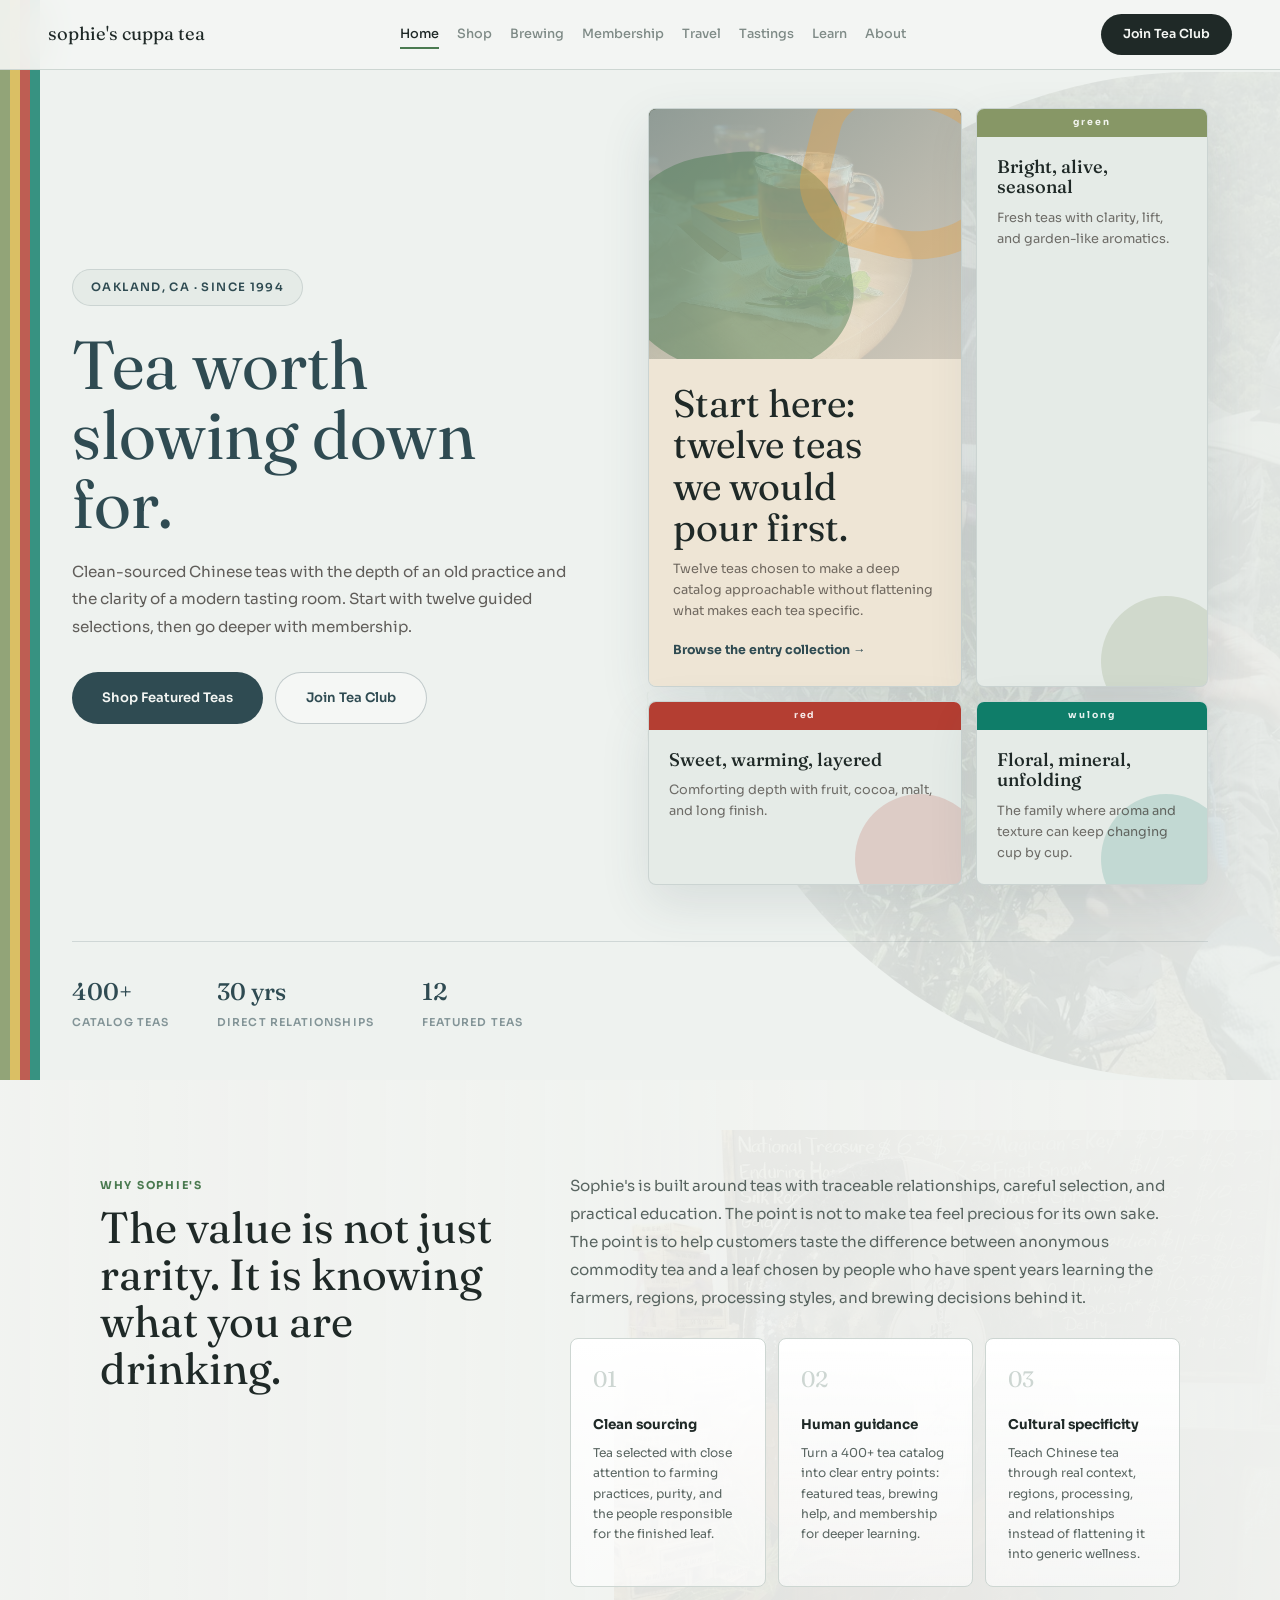
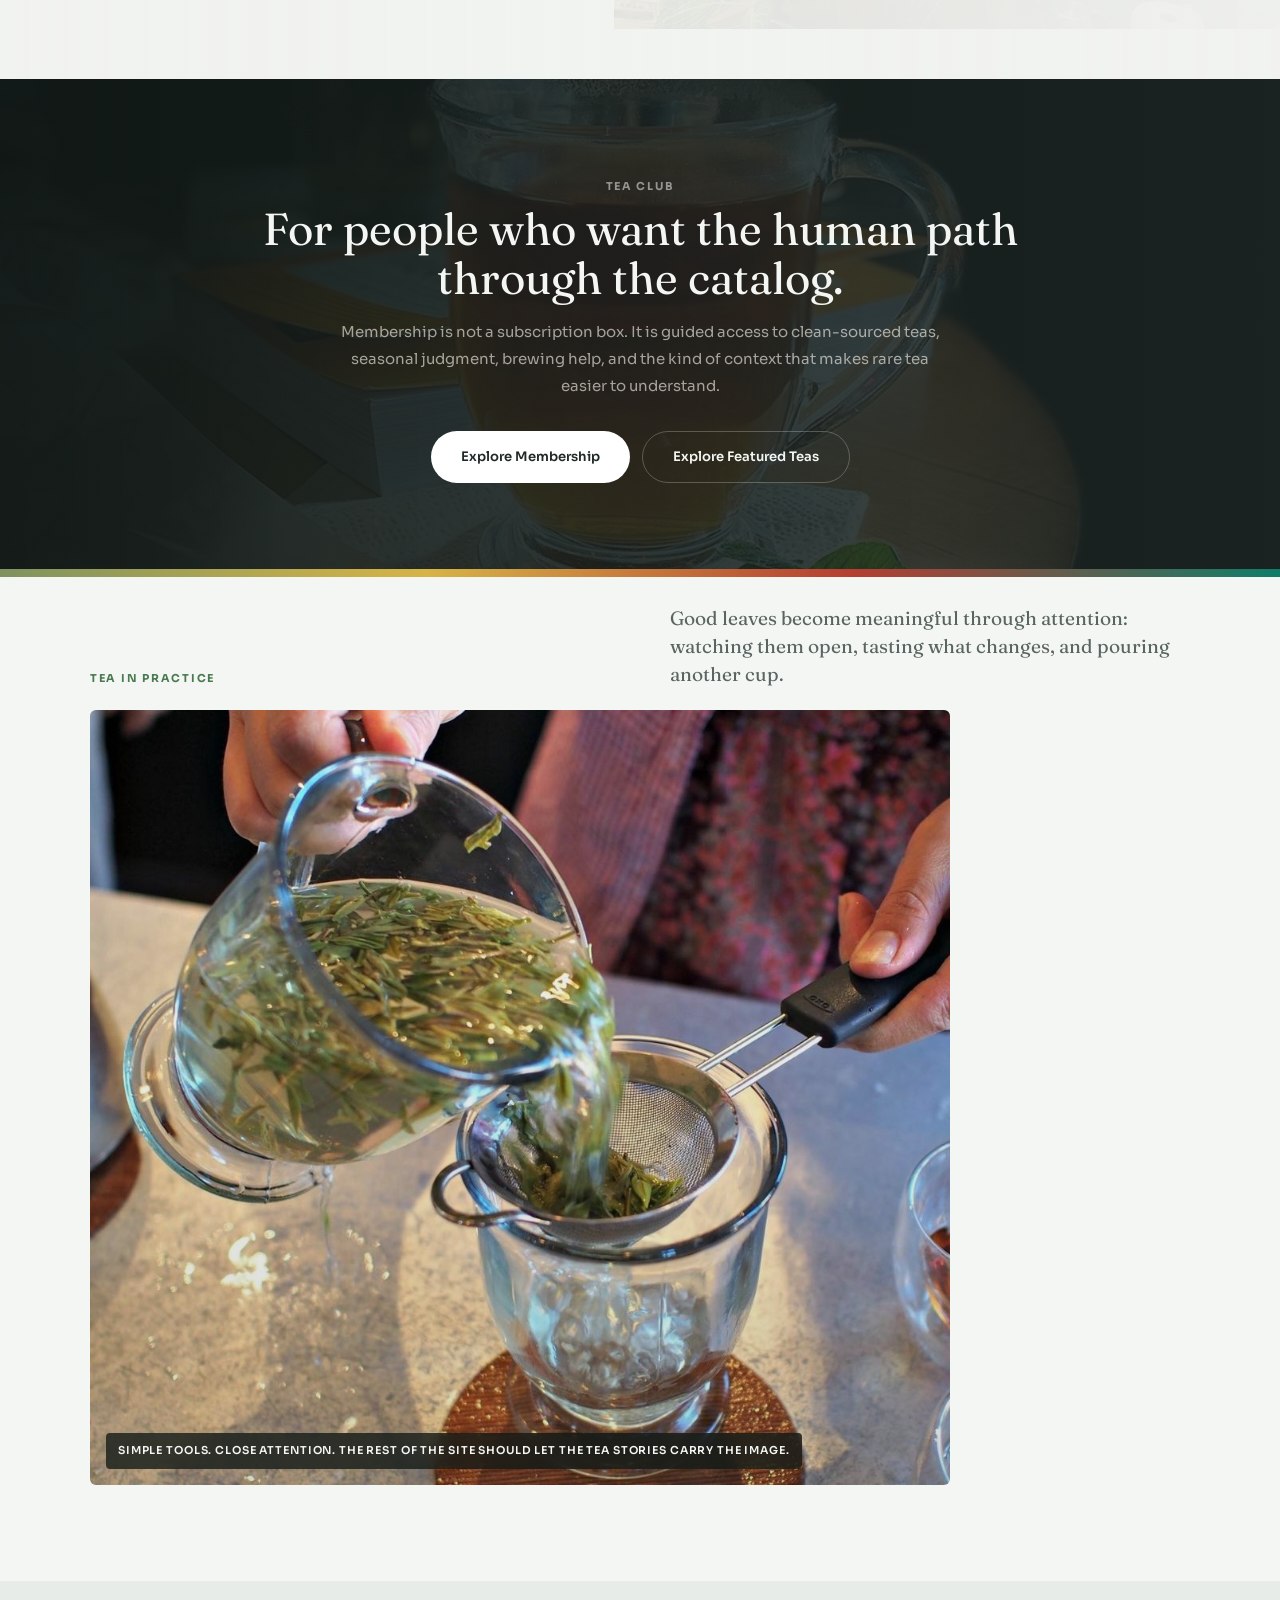
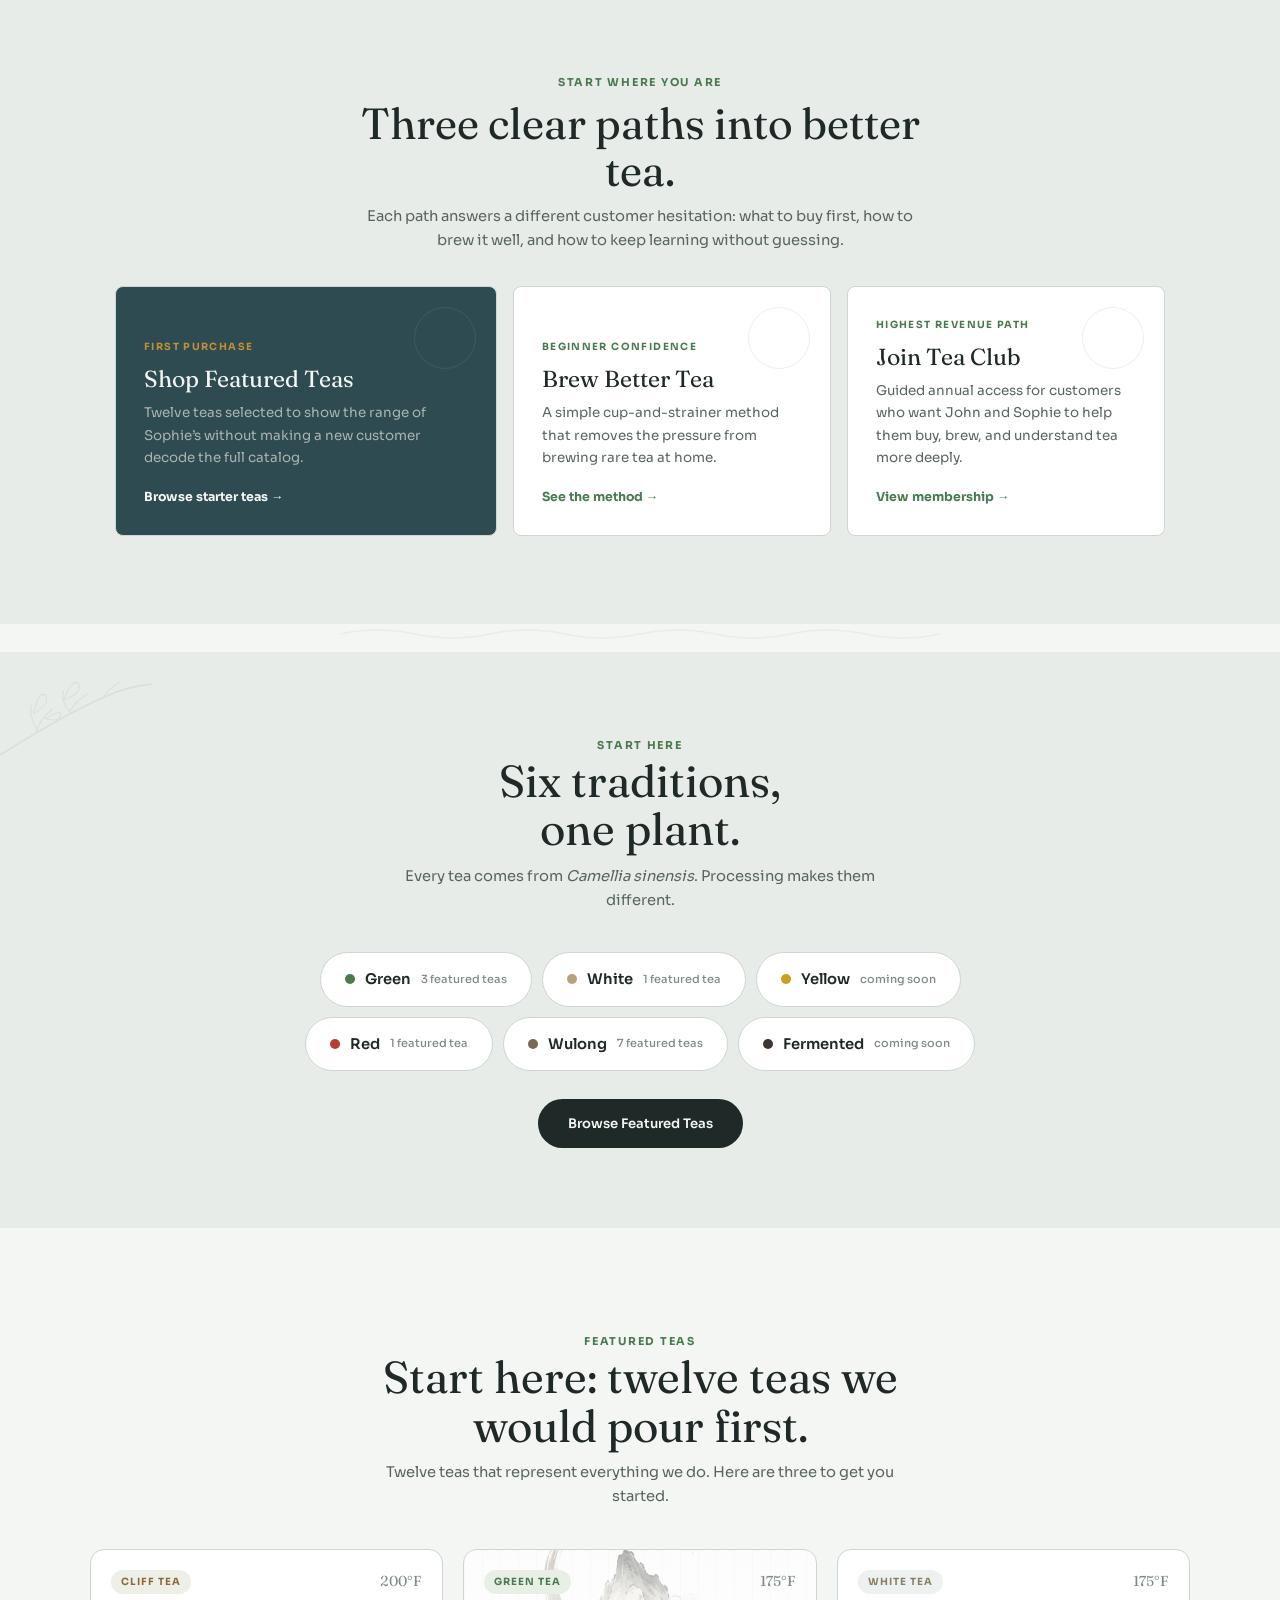
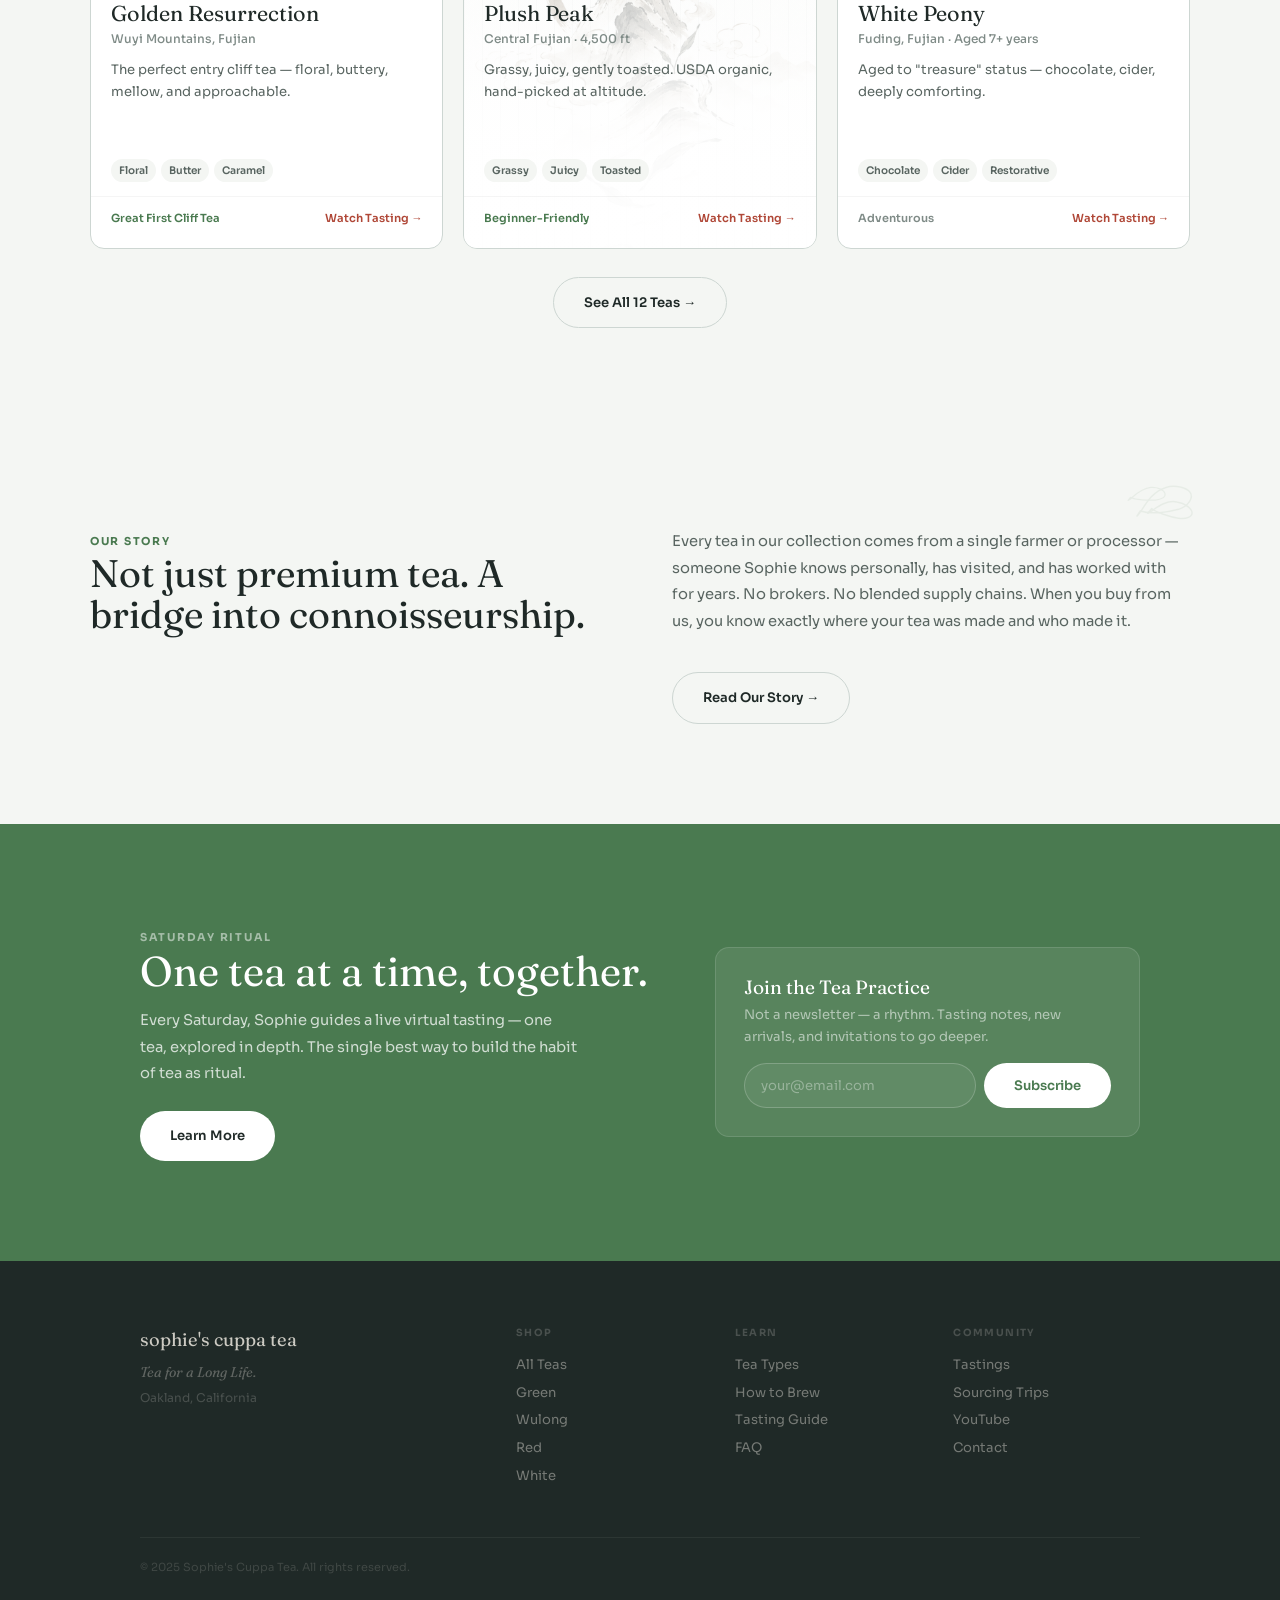
==== index.html @ dfd85111 "Move Learn later in navigation" ====
<!DOCTYPE html>
<html lang="en">
  <head>
    <meta charset="UTF-8" />
    <meta name="viewport" content="width=device-width, initial-scale=1.0" />
    <title>Sophie's Cuppa Tea — Extraordinary Tea, Clear Guidance</title>
    <meta name="description" content="Sophie's Cuppa Tea brings the depth and beauty of traditional Chinese tea culture into modern American life." />
    <link rel="preconnect" href="https://fonts.googleapis.com" />
    <link rel="preconnect" href="https://fonts.gstatic.com" crossorigin />
    <link href="https://fonts.googleapis.com/css2?family=Sora:wght@300;400;500;600;700&family=Fraunces:ital,opsz,wght@0,9..144,300..900;1,9..144,300..900&display=swap" rel="stylesheet" />
    <link rel="stylesheet" href="./styles.css" />
  </head>
  <body>
    <!-- Illustration symbols loaded inline for <use> references -->
    <div style="display:none" aria-hidden="true">
      <!-- TEA LEAF -->
      <svg xmlns="http://www.w3.org/2000/svg"><symbol id="tea-leaf" viewBox="0 0 100 60"><g fill="none" stroke="currentColor" stroke-linecap="round" stroke-linejoin="round"><path d="M12,45 C18,42 28,14 52,8 C68,4 88,10 92,18 C96,26 89,38 74,44 C58,50 32,52 18,48 C12,46 10,46 12,45Z" stroke-width="2"/><path d="M16,44 C28,38 48,22 88,16" stroke-width="1.8"/><path d="M38,36 C42,30 50,24 58,19" stroke-width="1.3"/><path d="M52,40 C56,34 62,28 70,23" stroke-width="1.3"/><path d="M28,40 C32,34 38,28 44,22" stroke-width="1.2"/></g></symbol>
      <!-- TEA LEAVES CLUSTER -->
      <symbol id="tea-leaves-cluster" viewBox="0 0 120 80"><g fill="none" stroke="currentColor" stroke-linecap="round" stroke-linejoin="round"><path d="M20,60 C26,56 34,32 54,26 C66,22 80,26 84,32 C88,38 82,48 70,52 C56,56 36,58 24,54Z" stroke-width="1.8" transform="rotate(-15 50 40)"/><path d="M40,65 C44,62 50,42 66,38 C76,35 86,38 88,42 C90,46 86,52 76,55 C66,58 48,60 42,58Z" stroke-width="1.8" transform="rotate(10 65 50)"/><path d="M10,50 C14,48 20,34 34,30 C42,28 50,30 52,34 C54,38 50,42 42,44 C34,46 18,48 12,46Z" stroke-width="1.5" transform="rotate(-5 30 38)"/></g></symbol>
      <!-- TEAPOT -->
      <symbol id="teapot" viewBox="0 0 100 80"><g fill="none" stroke="currentColor" stroke-linecap="round" stroke-linejoin="round"><path d="M30,30 C30,18 42,10 55,10 C68,10 78,18 78,30 C78,46 72,58 55,62 C38,58 30,46 30,30Z" stroke-width="2"/><path d="M78,28 C82,26 90,28 92,34 C94,40 88,44 82,42" stroke-width="1.8"/><path d="M30,32 C26,30 18,32 16,36 C14,42 22,48 28,44" stroke-width="1.8"/><path d="M42,10 C42,4 48,2 55,2 C62,2 68,4 68,10" stroke-width="1.5"/><path d="M38,62 L38,68 L72,68 L72,62" stroke-width="1.5"/></g></symbol>
      <!-- STEAM -->
      <symbol id="steam" viewBox="0 0 40 80"><g fill="none" stroke="currentColor" stroke-linecap="round" stroke-width="1.5" opacity="0.6"><path d="M20,75 C22,65 14,58 18,48 C22,38 12,30 16,20 C20,10 14,4 18,0"/><path d="M28,72 C30,64 24,58 26,50 C28,42 22,36 24,28" opacity="0.4"/></g></symbol>
      <!-- BRANCH -->
      <symbol id="branch" viewBox="0 0 200 100"><g fill="none" stroke="currentColor" stroke-linecap="round" stroke-linejoin="round"><path d="M10,80 C40,70 80,50 140,35 C160,30 180,28 195,30" stroke-width="2"/><path d="M60,60 C65,50 75,42 82,38" stroke-width="1.5"/><path d="M62,58 C58,48 56,38 60,30" stroke-width="1.3"/><path d="M100,44 C108,36 118,30 124,28" stroke-width="1.5"/><path d="M102,46 C96,38 94,28 98,20" stroke-width="1.3"/><path d="M140,36 C146,28 154,24 160,22" stroke-width="1.3"/><g transform="translate(56,26) rotate(-20)" stroke-width="1.2"><path d="M0,14 C4,10 10,2 18,0 C24,2 22,8 16,12 C10,14 4,14 0,14Z"/></g><g transform="translate(94,16) rotate(-10)" stroke-width="1.2"><path d="M0,14 C4,10 10,2 18,0 C24,2 22,8 16,12 C10,14 4,14 0,14Z"/></g><g transform="translate(76,38) rotate(20)" stroke-width="1.2"><path d="M0,10 C3,7 8,2 14,0 C18,2 16,6 12,9 C8,10 3,10 0,10Z"/></g></g></symbol>
      <!-- WAVE DIVIDER -->
      <symbol id="wave-divider" viewBox="0 0 400 20"><path d="M0,10 Q25,2 50,10 T100,10 T150,10 T200,10 T250,10 T300,10 T350,10 T400,10" fill="none" stroke="currentColor" stroke-width="1.5" stroke-linecap="round" opacity="0.3"/></symbol></svg>
    </div>

    <nav class="nav" id="nav">
      <a href="index.html" class="nav-logo">sophie's cuppa tea</a>
      <div class="nav-center">
        <a href="index.html" class="is-current">Home</a>
        <a href="shop.html">Shop</a>
        <a href="brewing.html">Brewing</a>
        <a href="membership.html">Membership</a>
        <a href="travel.html">Travel</a>
        <a href="tastings.html">Tastings</a>
        <a href="learn.html">Learn</a>
        <a href="about.html">About</a>
      </div>
      <a href="membership.html" class="nav-btn">Join Tea Club</a>
      <button class="nav-burger" aria-label="Menu"><span></span><span></span></button>
    </nav>

    <!-- ══ HERO ══ -->
    <section class="hero hero--label-system">
      <!-- Floating illustrations -->
      <svg class="illus illus--hero-leaf" width="120" height="72" viewBox="0 0 100 60"><use href="#tea-leaf"/></svg>
      <svg class="illus illus--hero-steam" width="32" height="64" viewBox="0 0 40 80"><use href="#steam"/></svg>
      <div class="hero-content">
        <div class="hero-pill">Oakland, CA &middot; Since 1994</div>
        <h1>Tea worth slowing down for.</h1>
        <p class="hero-sub">Clean-sourced Chinese teas with the depth of an old practice and the clarity of a modern tasting room. Start with twelve guided selections, then go deeper with membership.</p>
        <div class="hero-btns">
          <a href="shop.html" class="btn btn-dark">Shop Featured Teas</a>
          <a href="membership.html" class="btn btn-ghost">Join Tea Club</a>
        </div>
      </div>
      <div class="family-board" aria-label="Sophie’s tea families and entry points">
        <div class="family-feature">
          <span class="family-band family-band--hero">featured teas</span>
          <div class="family-art"></div>
          <div class="family-copy">
            <h2>Start here: twelve teas we would pour first.</h2>
            <p>Twelve teas chosen to make a deep catalog approachable without flattening what makes each tea specific.</p>
            <a href="shop.html">Browse the entry collection &rarr;</a>
          </div>
        </div>
        <div class="family-card family-card--green">
          <span class="family-band">green</span>
          <strong>Bright, alive, seasonal</strong>
          <p>Fresh teas with clarity, lift, and garden-like aromatics.</p>
        </div>
        <div class="family-card family-card--red">
          <span class="family-band">red</span>
          <strong>Sweet, warming, layered</strong>
          <p>Comforting depth with fruit, cocoa, malt, and long finish.</p>
        </div>
        <div class="family-card family-card--wulong">
          <span class="family-band">wulong</span>
          <strong>Floral, mineral, unfolding</strong>
          <p>The family where aroma and texture can keep changing cup by cup.</p>
        </div>
      </div>
      <div class="hero-metrics">
        <div class="metric"><span class="metric-num">400+</span><span class="metric-label">Catalog Teas</span></div>
        <div class="metric"><span class="metric-num">30 yrs</span><span class="metric-label">Direct Relationships</span></div>
        <div class="metric"><span class="metric-num">12</span><span class="metric-label">Featured Teas</span></div>
      </div>
    </section>

    <!-- ══ WHY SOPHIE'S ══ -->
    <section class="brand-thesis">
      <div class="brand-thesis-grid">
        <div class="brand-thesis-copy reveal">
          <span class="label">Why Sophie's</span>
          <h2>The value is not just rarity. It is knowing what you are drinking.</h2>
        </div>
        <div class="brand-thesis-notes reveal">
          <p>Sophie's is built around teas with traceable relationships, careful selection, and practical education. The point is not to make tea feel precious for its own sake. The point is to help customers taste the difference between anonymous commodity tea and a leaf chosen by people who have spent years learning the farmers, regions, processing styles, and brewing decisions behind it.</p>
          <div class="thesis-points">
            <div><span>01</span><strong>Clean sourcing</strong><p>Tea selected with close attention to farming practices, purity, and the people responsible for the finished leaf.</p></div>
            <div><span>02</span><strong>Human guidance</strong><p>Turn a 400+ tea catalog into clear entry points: featured teas, brewing help, and membership for deeper learning.</p></div>
            <div><span>03</span><strong>Cultural specificity</strong><p>Teach Chinese tea through real context, regions, processing, and relationships instead of flattening it into generic wellness.</p></div>
          </div>
        </div>
      </div>
    </section>

    <!-- ══ MEMBERSHIP CTA ══ -->
    <section class="membership-band">
      <div class="membership-band-inner reveal">
        <span class="label label--light">Tea Club</span>
        <h2>For people who want the human path through the catalog.</h2>
        <p>Membership is not a subscription box. It is guided access to clean-sourced teas, seasonal judgment, brewing help, and the kind of context that makes rare tea easier to understand.</p>
        <div class="hero-btns">
          <a href="membership.html" class="btn btn-light">Explore Membership</a>
          <a href="shop.html" class="btn btn-ghost btn-ghost--light">Explore Featured Teas</a>
        </div>
      </div>
    </section>

    <!-- ══ TEA IN PRACTICE ══ -->
    <section class="practice-photos practice-photos--single" aria-label="Tea at Sophie's">
      <div class="practice-photos-head reveal">
        <span class="label">Tea In Practice</span>
        <p>Good leaves become meaningful through attention: watching them open, tasting what changes, and pouring another cup.</p>
      </div>
      <div class="practice-photos-grid">
        <figure class="practice-photo practice-photo--large practice-photo--pouring reveal">
          <img src="./img/pouring-tea.jpg" alt="Freshly brewed loose-leaf tea being poured through a strainer" loading="lazy" />
          <figcaption>Simple tools. Close attention. The rest of the site should let the tea stories carry the image.</figcaption>
        </figure>
      </div>
    </section>

    <!-- ══ PURCHASE PATHS ══ -->
    <section class="purchase-paths">
      <div class="purchase-head reveal">
        <span class="label">Start Where You Are</span>
        <h2>Three clear paths into better tea.</h2>
        <p>Each path answers a different customer hesitation: what to buy first, how to brew it well, and how to keep learning without guessing.</p>
      </div>
      <div class="path-grid">
        <a href="shop.html" class="path-card path-card--featured reveal">
          <span class="path-kicker">First Purchase</span>
          <h3>Shop Featured Teas</h3>
          <p>Twelve teas selected to show the range of Sophie’s without making a new customer decode the full catalog.</p>
          <span class="path-action">Browse starter teas &rarr;</span>
        </a>
        <a href="brewing.html" class="path-card reveal">
          <span class="path-kicker">Beginner Confidence</span>
          <h3>Brew Better Tea</h3>
          <p>A simple cup-and-strainer method that removes the pressure from brewing rare tea at home.</p>
          <span class="path-action">See the method &rarr;</span>
        </a>
        <a href="membership.html" class="path-card reveal">
          <span class="path-kicker">Highest Revenue Path</span>
          <h3>Join Tea Club</h3>
          <p>Guided annual access for customers who want John and Sophie to help them buy, brew, and understand tea more deeply.</p>
          <span class="path-action">View membership &rarr;</span>
        </a>
      </div>
    </section>

    <!-- Wave divider -->
    <div style="text-align:center;padding:0 48px;"><svg width="100%" height="20" viewBox="0 0 400 20" preserveAspectRatio="none" style="max-width:600px;color:var(--line)"><use href="#wave-divider"/></svg></div>

    <!-- ══ TEA TYPES PREVIEW ══ -->
    <section class="types" id="types">
      <svg class="illus illus--types-branch" width="180" height="90" viewBox="0 0 200 100"><use href="#branch"/></svg>
      <div class="types-head reveal">
        <span class="label">Start Here</span>
        <h2>Six traditions,<br/>one plant.</h2>
        <p>Every tea comes from <em>Camellia sinensis</em>. Processing makes them different.</p>
      </div>
      <div class="types-row">
        <div class="type-pill reveal" style="--c:#4a7c4e"><span class="type-dot"></span>Green<em>3 featured teas</em></div>
        <div class="type-pill reveal" style="--c:#b8a07a"><span class="type-dot"></span>White<em>1 featured tea</em></div>
        <div class="type-pill reveal" style="--c:#c9a020"><span class="type-dot"></span>Yellow<em>coming soon</em></div>
        <div class="type-pill reveal" style="--c:#b84033"><span class="type-dot"></span>Red<em>1 featured tea</em></div>
        <div class="type-pill reveal" style="--c:#7a6a55"><span class="type-dot"></span>Wulong<em>7 featured teas</em></div>
        <div class="type-pill reveal" style="--c:#3d3530"><span class="type-dot"></span>Fermented<em>coming soon</em></div>
      </div>
      <div class="types-cta reveal">
        <a href="shop.html" class="btn btn-dark">Browse Featured Teas</a>
      </div>
    </section>

    <!-- ══ FEATURED TEAS PREVIEW (3 cards) ══ -->
    <section class="collection collection--home">
      <div class="collection-head reveal">
        <span class="label">Featured Teas</span>
        <h2>Start here: twelve teas we would pour first.</h2>
        <p>Twelve teas that represent everything we do. Here are three to get you started.</p>
      </div>
      <div class="grid grid--3">
        <article class="card reveal">
          <div class="card-mark card-mark--wulong"><span>resurrection</span></div>
          <div class="card-head"><span class="tag tag--wulong">Cliff Tea</span><span class="temp">200°F</span></div>
          <h3>Golden Resurrection</h3>
          <p class="origin">Wuyi Mountains, Fujian</p>
          <p class="desc">The perfect entry cliff tea — floral, buttery, mellow, and approachable.</p>
          <div class="flavors"><span>Floral</span><span>Butter</span><span>Caramel</span></div>
          <div class="card-foot">
            <span class="level level--begin">Great First Cliff Tea</span>
            <a href="https://youtu.be/VX0CmPTRsEM" target="_blank" rel="noopener" class="yt-link">Watch Tasting &rarr;</a>
          </div>
        </article>
        <article class="card card--story-art card--plush-peak-art reveal">
          <div class="card-mark card-mark--green card-mark--story card-mark--plush-peak"><span>Plush Peak</span></div>
          <div class="card-head"><span class="tag tag--green">Green Tea</span><span class="temp">175°F</span></div>
          <h3>Plush Peak</h3>
          <p class="origin">Central Fujian &middot; 4,500 ft</p>
          <p class="desc">Grassy, juicy, gently toasted. USDA organic, hand-picked at altitude.</p>
          <div class="flavors"><span>Grassy</span><span>Juicy</span><span>Toasted</span></div>
          <div class="card-foot">
            <span class="level level--begin">Beginner-Friendly</span>
            <a href="https://youtu.be/t2Ai7Hs4vHI" target="_blank" rel="noopener" class="yt-link">Watch Tasting &rarr;</a>
          </div>
        </article>
        <article class="card reveal">
          <div class="card-mark card-mark--white"><span>peony</span></div>
          <div class="card-head"><span class="tag tag--white">White Tea</span><span class="temp">175°F</span></div>
          <h3>White Peony</h3>
          <p class="origin">Fuding, Fujian &middot; Aged 7+ years</p>
          <p class="desc">Aged to "treasure" status — chocolate, cider, deeply comforting.</p>
          <div class="flavors"><span>Chocolate</span><span>Cider</span><span>Restorative</span></div>
          <div class="card-foot">
            <span class="level">Adventurous</span>
            <a href="https://youtu.be/gTuFmf9q2C4" target="_blank" rel="noopener" class="yt-link">Watch Tasting &rarr;</a>
          </div>
        </article>
      </div>
      <div class="types-cta reveal">
        <a href="shop.html" class="btn btn-ghost">See All 12 Teas &rarr;</a>
      </div>
    </section>

    <!-- ══ ABOUT TEASER ══ -->
    <section class="about">
      <svg class="illus illus--about-leaves" width="100" height="67" viewBox="0 0 120 80"><use href="#tea-leaves-cluster"/></svg>
      <div class="about-grid">
        <div class="about-left reveal">
          <span class="label">Our Story</span>
          <h2>Not just premium tea. A bridge into connoisseurship.</h2>
        </div>
        <div class="about-right reveal">
          <p>Every tea in our collection comes from a single farmer or processor — someone Sophie knows personally, has visited, and has worked with for years. No brokers. No blended supply chains. When you buy from us, you know exactly where your tea was made and who made it.</p>
          <a href="about.html" class="btn btn-ghost" style="margin-top:24px">Read Our Story &rarr;</a>
        </div>
      </div>
    </section>

    <!-- ══ TASTINGS TEASER ══ -->
    <section class="tastings">
      <div class="tastings-grid">
        <div class="tastings-left reveal">
          <span class="label label--light">Saturday Ritual</span>
          <h2>One tea at a time, together.</h2>
          <p>Every Saturday, Sophie guides a live virtual tasting — one tea, explored in depth. The single best way to build the habit of tea as ritual.</p>
          <a href="tastings.html" class="btn btn-light">Learn More</a>
        </div>
        <div class="tastings-right reveal">
          <div class="capture-box">
            <h3>Join the Tea Practice</h3>
            <p>Not a newsletter — a rhythm. Tasting notes, new arrivals, and invitations to go deeper.</p>
            <form class="capture" onsubmit="return false">
              <input type="email" placeholder="your@email.com" required />
              <button type="submit" class="btn btn-dark">Subscribe</button>
            </form>
          </div>
        </div>
      </div>
    </section>

    <footer class="footer">
      <div class="footer-top">
        <div class="footer-brand">
          <span class="footer-logo">sophie's cuppa tea</span>
          <p class="footer-motto">Tea for a Long Life.</p>
          <p class="footer-loc">Oakland, California</p>
        </div>
        <div class="footer-cols">
          <div class="footer-col"><h4>Shop</h4><a href="shop.html">All Teas</a><a href="shop.html">Green</a><a href="shop.html">Wulong</a><a href="shop.html">Red</a><a href="shop.html">White</a></div>
          <div class="footer-col"><h4>Learn</h4><a href="learn.html">Tea Types</a><a href="learn.html">How to Brew</a><a href="learn.html">Tasting Guide</a><a href="learn.html">FAQ</a></div>
          <div class="footer-col"><h4>Community</h4><a href="tastings.html">Tastings</a><a href="travel.html">Sourcing Trips</a><a href="https://www.youtube.com/@sophiescuppatea6726" target="_blank" rel="noopener">YouTube</a><a href="about.html">Contact</a></div>
        </div>
      </div>
      <div class="footer-bottom"><p>&copy; 2025 Sophie's Cuppa Tea. All rights reserved.</p></div>
    </footer>

    <script src="./script.js"></script>
  </body>
</html>
---- styles.css ----
/* ═══════════════════════════════════════════
   Sophie's Cuppa Tea — Illustrated Edition
   Aesthetic: Mineral white base + hand-drawn
   SVG illustrations. Botanical color and editorial clarity.
   ═══════════════════════════════════════════ */

:root {
  --paper: #f4f6f3;
  --paper-warm: #e7ece8;
  --white: #ffffff;
  --ink: #1f2927;
  --ink-deep: #111917;
  --blue-ink: #2f4b52;
  --water-red: #a6422e;
  --sun: #e6a13f;
  --mid: #596561;
  --muted: #7f8b87;
  --line: #cdd6d2;

  --green: #4a7a50;
  --green-light: #e8f0e6;
  --red: #b04838;
  --red-light: #f3e7e4;
  --wulong: #8a6a38;
  --wulong-light: #eef0e7;
  --white-tea: #8a8068;
  --white-tea-light: #edf1ef;
  --gold: #c09030;

  --font: 'Sora', sans-serif;
  --serif: 'Fraunces', serif;
  --ease: cubic-bezier(0.16, 1, 0.3, 1);
}

*, *::before, *::after { box-sizing: border-box; margin: 0; padding: 0; }
html { scroll-behavior: smooth; -webkit-font-smoothing: antialiased; }
body { font-family: var(--font); color: var(--ink); background: var(--paper); line-height: 1.65; font-size: 15px; overflow-x: hidden; }
img { max-width: 100%; display: block; }
a { color: inherit; text-decoration: none; }
button { font-family: inherit; }
h1, h2 { font-family: var(--serif); font-weight: 400; line-height: 1.08; color: var(--ink); letter-spacing: 0; }
h3 { font-family: var(--serif); font-weight: 400; line-height: 1.15; color: var(--ink); }

/* ═══ ILLUSTRATION HELPERS ═══ */
.illus { display: inline-block; pointer-events: none; }
.illus svg { width: 100%; height: 100%; }
.illus--float { position: absolute; opacity: 0.12; }
.illus--accent { color: var(--green); }

/* ═══ FLOATING ILLUSTRATIONS ═══ */
.illus { position: absolute; pointer-events: none; color: var(--green); opacity: 0.1; z-index: 0; }
.illus--hero-leaf { top: 20%; right: 5%; transform: rotate(25deg); opacity: 0.08; }
.illus--hero-steam { bottom: 30%; right: 48%; opacity: 0.06; }
.illus--types-branch { top: 20px; left: -20px; transform: rotate(-10deg); opacity: 0.06; color: var(--ink); }
.illus--about-leaves { top: 40px; right: 60px; transform: rotate(15deg); opacity: 0.07; }

@media (max-width: 640px) {
  .illus { display: none; }
}

/* ═══ NAV ═══ */
.nav {
  position: fixed; top: 0; left: 0; right: 0; z-index: 100;
  display: flex; align-items: center; justify-content: space-between;
  padding: 14px 48px; background: rgba(244,246,243,0.92);
  backdrop-filter: blur(20px); -webkit-backdrop-filter: blur(20px);
  border-bottom: 1px solid var(--line);
  transition: all 0.4s var(--ease);
}
.nav.scrolled { padding: 10px 48px; }
.nav-logo { font-family: var(--serif); font-size: 1.15rem; color: var(--ink); white-space: nowrap; }
.nav-center { display: flex; gap: 18px; }
.nav-center a { font-size: 0.8rem; font-weight: 500; color: var(--muted); transition: color 0.3s; position: relative; }
.nav-center a::after { content: ''; position: absolute; bottom: -4px; left: 0; height: 1.5px; width: 0; background: var(--green); transition: width 0.3s var(--ease); }
.nav-center a:hover { color: var(--ink); }
.nav-center a:hover::after { width: 100%; }
.nav-center a.is-current { color: var(--ink); }
.nav-center a.is-current::after { width: 100%; }
.nav-btn { font-size: 0.78rem; font-weight: 600; padding: 10px 22px; border-radius: 999px; background: var(--ink); color: var(--paper); transition: all 0.3s var(--ease); }
.nav-btn:hover { background: #1a1410; transform: translateY(-1px); }
.nav-burger { display: none; background: none; border: none; cursor: pointer; width: 24px; height: 16px; position: relative; }
.nav-burger span { display: block; width: 100%; height: 1.5px; background: var(--ink); position: absolute; }
.nav-burger span:first-child { top: 0; } .nav-burger span:last-child { bottom: 0; }

/* ═══ BUTTONS ═══ */
.btn { display: inline-flex; align-items: center; justify-content: center; font-family: var(--font); font-size: 0.82rem; font-weight: 600; padding: 14px 30px; border-radius: 999px; border: none; cursor: pointer; transition: all 0.3s var(--ease); }
.btn-dark { background: var(--ink); color: var(--paper); }
.btn-dark:hover { background: #1a1410; transform: translateY(-2px); box-shadow: 0 6px 20px rgba(0,0,0,0.1); }
.btn-ghost { background: transparent; color: var(--ink); border: 1.5px solid var(--line); }
.btn-ghost:hover { border-color: var(--ink); transform: translateY(-1px); }
.btn-ghost--light { color: var(--paper); border-color: rgba(247,242,234,0.25); }
.btn-ghost--light:hover { border-color: rgba(247,242,234,0.75); }
.btn-light { background: var(--white); color: var(--ink); }
.btn-light:hover { transform: translateY(-2px); box-shadow: 0 4px 16px rgba(0,0,0,0.06); }
.text-link { font-size: 0.85rem; font-weight: 600; color: var(--green); border-bottom: 1px solid rgba(74,122,80,0.3); padding-bottom: 1px; }
.label { display: inline-block; font-size: 0.68rem; font-weight: 700; letter-spacing: 0.16em; text-transform: uppercase; color: var(--green); }
.label--light { color: rgba(255,255,255,0.5); }

/* ═══ HERO ═══ */
.hero {
  min-height: 100vh; display: grid; grid-template-columns: 1.1fr 0.9fr;
  grid-template-rows: 1fr auto; align-items: center;
  padding: 120px 48px 60px; max-width: 1280px; margin: 0 auto; gap: 48px;
  position: relative;
}
.hero--watercolor {
  max-width: none;
  padding: 118px 48px 56px;
  background: var(--paper);
  color: var(--ink);
  overflow: hidden;
}
.hero--watercolor::before {
  content: '';
  position: absolute;
  inset: 0;
  background:
    radial-gradient(circle at 18% 26%, rgba(230,161,63,0.22), transparent 24%),
    radial-gradient(circle at 86% 68%, rgba(166,66,46,0.16), transparent 22%),
    linear-gradient(180deg, transparent 0%, rgba(247,242,234,0.82) 96%);
  pointer-events: none;
}
.hero--watercolor::after {
  content: '';
  position: absolute;
  right: -120px;
  bottom: -180px;
  width: 520px;
  height: 520px;
  background: #d99b72;
  opacity: 0.2;
  border-radius: 50%;
  filter: saturate(0.9);
  pointer-events: none;
}
.hero--watercolor > * {
  max-width: 1180px;
}
.hero-content { grid-row: 1; position: relative; z-index: 1; }
.hero-img { grid-row: 1; border-radius: 16px; overflow: hidden; max-height: 480px; position: relative; }
.hero--watercolor .hero-content { justify-self: end; width: min(100%, 590px); }
.hero--watercolor .hero-img {
  justify-self: start;
  width: min(100%, 460px);
  height: 560px;
  max-height: none;
  border-radius: 999px 999px 12px 12px;
  box-shadow: 0 30px 80px rgba(47,75,82,0.24);
  border: 8px solid rgba(247,242,234,0.78);
  outline: 1px solid rgba(47,75,82,0.18);
  background: var(--paper);
}
.hero-img img { width: 100%; height: 100%; object-fit: cover; }
.hero-metrics { grid-column: 1 / -1; }
.hero-pill { display: inline-flex; font-size: 0.72rem; font-weight: 600; letter-spacing: 0.12em; text-transform: uppercase; color: var(--muted); padding: 8px 18px; background: var(--paper-warm); border-radius: 999px; margin-bottom: 24px; }
.hero h1 { font-size: clamp(3rem, 5.5vw, 5rem); max-width: 14ch; line-height: 1.02; }
.hero-sub { margin-top: 20px; font-size: 0.95rem; line-height: 1.8; color: var(--mid); max-width: 500px; }
.hero--watercolor .hero-pill { background: rgba(255,255,255,0.6); color: var(--blue-ink); border: 1px solid rgba(47,75,82,0.12); }
.hero--watercolor h1 { color: var(--blue-ink); max-width: 13ch; text-shadow: 0 1px 0 rgba(255,255,255,0.5); }
.hero--watercolor .hero-sub { color: rgba(42,36,32,0.74); }
.hero--watercolor .btn-dark { background: var(--blue-ink); color: var(--paper); }
.hero--watercolor .btn-dark:hover { background: #21383e; }
.hero--watercolor .btn-ghost { color: var(--blue-ink); border-color: rgba(47,75,82,0.24); background: rgba(255,255,255,0.34); }
.hero--watercolor .btn-ghost:hover { border-color: rgba(47,75,82,0.72); background: rgba(255,255,255,0.58); }
.hero-btns { display: flex; flex-wrap: wrap; gap: 12px; margin-top: 32px; }
.hero-btns--center { justify-content: center; }
.hero-metrics { display: flex; gap: 48px; margin-top: auto; padding-top: 48px; border-top: 1px solid var(--line); }
.hero--watercolor .hero-metrics { width: min(100%, 1180px); margin-left: auto; margin-right: auto; border-top-color: rgba(47,75,82,0.16); }
.metric { display: flex; flex-direction: column; gap: 2px; }
.metric-num { font-family: var(--serif); font-size: 1.5rem; font-weight: 500; color: var(--ink); }
.metric-label { font-size: 0.68rem; font-weight: 600; letter-spacing: 0.1em; text-transform: uppercase; color: var(--muted); }
.hero--watercolor .metric-num { color: var(--blue-ink); }
.hero--watercolor .metric-label { color: rgba(47,75,82,0.58); }

.hero--packaging {
  max-width: none;
  padding: 118px 48px 56px;
  background:
    radial-gradient(circle at 68% 28%, rgba(230,161,63,0.16), transparent 26%),
    radial-gradient(circle at 86% 72%, rgba(72,122,80,0.2), transparent 24%),
    #050505;
  color: var(--paper);
  overflow: hidden;
}
.hero--packaging::before {
  content: '';
  position: absolute;
  inset: 0;
  background: rgba(5,5,5,0.72);
  opacity: 0.42;
  pointer-events: none;
}
.hero--packaging .hero-content {
  justify-self: end;
  width: min(100%, 560px);
}
.hero--packaging .hero-pill {
  background: rgba(247,242,234,0.08);
  color: rgba(247,242,234,0.62);
  border: 1px solid rgba(247,242,234,0.16);
}
.hero--packaging h1 {
  color: var(--paper);
  max-width: 12ch;
  font-size: clamp(3.5rem, 6vw, 6rem);
}
.hero--packaging .hero-sub {
  color: rgba(247,242,234,0.68);
  max-width: 520px;
}
.hero--packaging .btn-dark {
  background: var(--paper);
  color: #050505;
}
.hero--packaging .btn-dark:hover { background: var(--white); }
.hero--packaging .btn-ghost {
  color: var(--paper);
  border-color: rgba(247,242,234,0.24);
}
.hero--packaging .btn-ghost:hover { border-color: rgba(247,242,234,0.74); }
.hero--packaging .hero-metrics {
  width: min(100%, 1180px);
  margin-left: auto;
  margin-right: auto;
  border-top-color: rgba(247,242,234,0.12);
}
.hero--packaging .metric-num { color: var(--paper); }
.hero--packaging .metric-label { color: rgba(247,242,234,0.44); }
.label-showcase {
  grid-row: 1;
  position: relative;
  z-index: 1;
  justify-self: start;
  width: min(100%, 560px);
  min-height: 560px;
  display: grid;
  grid-template-columns: repeat(3, minmax(120px, 1fr));
  gap: 18px;
  align-items: center;
  perspective: 1200px;
}
.label-card {
  position: relative;
  display: flex;
  flex-direction: column;
  min-height: 420px;
  overflow: hidden;
  border-radius: 7px;
  background: #e9eeeb;
  box-shadow: 0 28px 70px rgba(0,0,0,0.42);
  transform: rotate(var(--tilt, 0deg)) translateY(var(--lift, 0));
  border: 1px solid rgba(247,242,234,0.18);
}
.label-card--green { --tilt: -4deg; --lift: 26px; }
.label-card--red { --tilt: 2deg; --lift: -22px; }
.label-card--wulong { --tilt: 5deg; --lift: 42px; }
.label-card::after {
  content: '';
  position: absolute;
  inset: 0;
  background: linear-gradient(180deg, rgba(255,255,255,0.14), transparent 36%, rgba(0,0,0,0.08));
  pointer-events: none;
}
.label-band {
  position: absolute;
  z-index: 2;
  top: 0;
  left: 0;
  right: 0;
  height: 26px;
  display: flex;
  align-items: center;
  justify-content: center;
  font-size: 0.55rem;
  font-weight: 700;
  letter-spacing: 0.22em;
  text-transform: lowercase;
  color: rgba(255,255,255,0.86);
  background: var(--band, var(--green));
}
.label-card--green { --band: #7f935f; }
.label-card--red { --band: #b43e32; }
.label-card--wulong { --band: #0f7d69; }
.label-card img {
  width: 100%;
  height: 290px;
  object-fit: cover;
  padding-top: 26px;
}
.label-card-copy {
  padding: 14px 12px 16px;
  color: #16110f;
  background: #e9eeeb;
}
.label-card-copy strong {
  display: block;
  font-family: var(--serif);
  font-size: 1.25rem;
  line-height: 0.9;
  text-transform: uppercase;
  letter-spacing: 0.1em;
}
.label-card-copy em {
  display: block;
  margin-top: 6px;
  font-family: var(--serif);
  font-style: normal;
  font-size: 1.05rem;
  line-height: 1;
  text-transform: lowercase;
}
.label-card-copy p {
  margin-top: 8px;
  color: rgba(42,36,32,0.58);
  font-size: 0.58rem;
  line-height: 1.35;
}

.hero--atelier {
  max-width: none;
  padding: 118px 48px 56px;
  background:
    linear-gradient(90deg, rgba(5,5,5,0.96), rgba(5,5,5,0.9) 52%, rgba(5,5,5,0.82)),
    #050505;
  color: var(--paper);
  overflow: hidden;
}
.hero--atelier::before {
  content: '';
  position: absolute;
  inset: 0;
  background:
    linear-gradient(90deg, transparent, rgba(127,147,95,0.12) 54%, transparent 54.4%, transparent 63%, rgba(180,62,50,0.13) 63.4%, transparent 64%),
    radial-gradient(circle at 78% 28%, rgba(230,161,63,0.1), transparent 24%);
  pointer-events: none;
}
.hero--atelier .hero-content {
  justify-self: end;
  width: min(100%, 560px);
}
.hero--atelier .hero-pill {
  background: rgba(247,242,234,0.08);
  color: rgba(247,242,234,0.58);
  border: 1px solid rgba(247,242,234,0.14);
}
.hero--atelier h1 {
  color: var(--paper);
  max-width: 11ch;
  font-size: clamp(3.5rem, 6vw, 6rem);
}
.hero--atelier .hero-sub {
  color: rgba(247,242,234,0.66);
  max-width: 500px;
}
.hero--atelier .btn-dark {
  background: var(--paper);
  color: #050505;
}
.hero--atelier .btn-dark:hover { background: var(--white); }
.hero--atelier .btn-ghost {
  color: var(--paper);
  border-color: rgba(247,242,234,0.24);
}
.hero--atelier .btn-ghost:hover { border-color: rgba(247,242,234,0.72); }
.hero--atelier .hero-metrics {
  width: min(100%, 1180px);
  margin-left: auto;
  margin-right: auto;
  border-top-color: rgba(247,242,234,0.12);
}
.hero--atelier .metric-num { color: var(--paper); }
.hero--atelier .metric-label { color: rgba(247,242,234,0.42); }
.atelier-board {
  grid-row: 1;
  position: relative;
  z-index: 1;
  justify-self: start;
  width: min(100%, 560px);
  display: grid;
  grid-template-columns: 1fr 1fr;
  gap: 14px;
}
.atelier-card {
  position: relative;
  min-height: 190px;
  padding: 48px 22px 22px;
  border-radius: 6px;
  background: #e5ebe7;
  color: var(--ink);
  border: 1px solid rgba(247,242,234,0.2);
  box-shadow: 0 18px 50px rgba(0,0,0,0.26);
  overflow: hidden;
}
.atelier-card::before {
  content: '';
  position: absolute;
  inset: 0;
  background:
    linear-gradient(135deg, rgba(255,255,255,0.26), transparent 34%),
    repeating-linear-gradient(90deg, rgba(42,36,32,0.025) 0 1px, transparent 1px 18px);
  pointer-events: none;
}
.atelier-card--large {
  grid-row: span 2;
  min-height: 394px;
  display: flex;
  flex-direction: column;
  justify-content: flex-end;
  background: #e5ebe7;
}
.atelier-tab {
  position: absolute;
  top: 0;
  left: 0;
  right: 0;
  height: 28px;
  display: flex;
  align-items: center;
  justify-content: center;
  background: var(--tab, #7f935f);
  color: rgba(255,255,255,0.88);
  font-size: 0.58rem;
  font-weight: 700;
  letter-spacing: 0.2em;
  text-transform: lowercase;
}
.atelier-card--green { --tab: #7f935f; }
.atelier-card--red { --tab: #b43e32; }
.atelier-card--wulong { --tab: #0f7d69; }
.atelier-card h2 {
  position: relative;
  font-size: clamp(1.8rem, 3vw, 2.6rem);
  max-width: 9ch;
}
.atelier-card strong {
  position: relative;
  display: block;
  font-family: var(--serif);
  font-size: 1.2rem;
  font-weight: 500;
  line-height: 1.12;
}
.atelier-card p {
  position: relative;
  margin-top: 10px;
  color: rgba(42,36,32,0.66);
  font-size: 0.8rem;
  line-height: 1.65;
}
.atelier-card a {
  position: relative;
  display: inline-block;
  margin-top: 18px;
  color: var(--blue-ink);
  font-size: 0.78rem;
  font-weight: 700;
}

.hero--label-system {
  max-width: none;
  min-height: auto;
  grid-template-columns: minmax(340px, 520px) minmax(420px, 560px);
  grid-template-rows: auto auto;
  justify-content: center;
  align-items: center;
  padding: 108px 48px 48px;
  gap: 56px;
  background: #eef2ef;
  color: var(--ink);
  overflow: hidden;
}
.hero--label-system::before {
  content: '';
  position: absolute;
  inset: 0;
  width: 10px;
  right: auto;
  background: #7f935f;
  box-shadow: 10px 0 0 #d6b446, 20px 0 0 #b43e32, 30px 0 0 #0f7d69;
  opacity: 0.82;
  pointer-events: none;
}
.hero--label-system::after {
  content: '';
  position: absolute;
  right: 0;
  top: 72px;
  width: min(46vw, 620px);
  min-width: 180px;
  height: calc(100% - 72px);
  background:
    linear-gradient(90deg, rgba(238,242,239,0.98), rgba(238,242,239,0.56) 38%, rgba(238,242,239,0.72)),
    linear-gradient(180deg, rgba(47,75,82,0.08), rgba(47,75,82,0.22)),
    url("./img/hero-founders.jpg") center / cover;
  opacity: 0.26;
  border-radius: 999px 0 0 999px;
  filter: saturate(0.72);
  pointer-events: none;
}
.hero--label-system .hero-content {
  grid-column: 1;
  grid-row: 1;
  justify-self: start;
  width: min(100%, 560px);
}
.hero--label-system .hero-pill {
  background: #e5ebe7;
  color: var(--blue-ink);
  border: 1px solid rgba(47,75,82,0.14);
}
.hero--label-system h1 {
  color: var(--blue-ink);
  max-width: 10ch;
  font-size: clamp(3.2rem, 5.3vw, 5rem);
}
.hero--label-system .hero-sub {
  color: rgba(42,36,32,0.72);
  max-width: 500px;
}
.hero--label-system .btn-dark {
  background: var(--blue-ink);
  color: var(--paper);
}
.hero--label-system .btn-dark:hover { background: #21383e; }
.hero--label-system .btn-ghost {
  color: var(--blue-ink);
  border-color: rgba(47,75,82,0.26);
  background: rgba(255,255,255,0.4);
}
.hero--label-system .btn-ghost:hover {
  border-color: rgba(47,75,82,0.72);
  background: rgba(255,255,255,0.62);
}
.hero--label-system .hero-metrics {
  grid-row: 2;
  grid-column: 1 / -1;
  width: min(100%, 1180px);
  margin-left: auto;
  margin-right: auto;
  padding-top: 30px;
  border-top-color: rgba(47,75,82,0.16);
}
.hero--label-system .metric-num { color: var(--blue-ink); }
.hero--label-system .metric-label { color: rgba(47,75,82,0.56); }
.family-board {
  grid-column: 2;
  grid-row: 1;
  position: relative;
  z-index: 1;
  justify-self: end;
  width: min(100%, 560px);
  display: grid;
  grid-template-columns: 1.15fr 0.85fr;
  gap: 14px;
}
.family-feature,
.family-card {
  position: relative;
  overflow: hidden;
  border-radius: 8px;
  background: #e5ebe7;
  border: 1px solid rgba(47,75,82,0.14);
  box-shadow: 0 18px 50px rgba(47,75,82,0.12);
}
.family-feature {
  min-height: 460px;
  display: grid;
  grid-template-rows: 1fr auto;
}
.family-art {
  min-height: 250px;
  position: relative;
  overflow: hidden;
  background:
    linear-gradient(135deg, rgba(199,215,207,0.72), rgba(238,229,213,0.88)),
    url("./img/hero-tea.jpg") center / cover;
}
.family-art::before {
  content: '';
  position: absolute;
  width: 76%;
  height: 88%;
  left: -12%;
  top: 18%;
  border-radius: 52% 48% 38% 62%;
  background: rgba(74,122,80,0.48);
  transform: rotate(-8deg);
}
.family-art::after {
  content: '';
  position: absolute;
  width: 68%;
  height: 72%;
  right: -18%;
  top: -12%;
  border: 28px solid rgba(230,161,63,0.38);
  border-radius: 44% 56% 60% 40%;
  transform: rotate(14deg);
}
.family-copy {
  padding: 24px;
  background: #eee5d5;
}
.family-copy h2 {
  font-size: clamp(1.8rem, 3vw, 2.6rem);
  max-width: 9ch;
}
.family-copy p,
.family-card p {
  margin-top: 10px;
  color: rgba(42,36,32,0.64);
  font-size: 0.8rem;
  line-height: 1.65;
}
.family-copy a {
  display: inline-block;
  margin-top: 18px;
  color: var(--blue-ink);
  font-size: 0.78rem;
  font-weight: 700;
}
.family-card {
  min-height: 144px;
  padding: 48px 20px 20px;
}
.family-card::after {
  content: '';
  position: absolute;
  right: -24px;
  bottom: -40px;
  width: 130px;
  height: 130px;
  border-radius: 50%;
  background: var(--family-glow, rgba(127,147,95,0.16));
}
.family-band {
  position: absolute;
  top: 0;
  left: 0;
  right: 0;
  height: 28px;
  display: flex;
  align-items: center;
  justify-content: center;
  background: var(--family-band, #7f935f);
  color: rgba(255,255,255,0.9);
  font-size: 0.58rem;
  font-weight: 700;
  letter-spacing: 0.2em;
  text-transform: lowercase;
}
.family-band--hero { --family-band: #879766; }
.family-card--green { --family-band: #879766; --family-glow: rgba(127,147,95,0.2); }
.family-card--red { --family-band: #b43e32; --family-glow: rgba(180,62,50,0.18); }
.family-card--wulong { --family-band: #0f7d69; --family-glow: rgba(15,125,105,0.16); }
.family-card strong {
  position: relative;
  z-index: 1;
  display: block;
  font-family: var(--serif);
  font-size: 1.14rem;
  font-weight: 500;
  line-height: 1.12;
}
.family-card p { position: relative; z-index: 1; }
.selection-seal {
  position: absolute;
  right: 22px;
  top: 22px;
  width: 118px;
  height: 118px;
  display: flex;
  flex-direction: column;
  align-items: center;
  justify-content: center;
  border-radius: 50%;
  border: 1px solid rgba(247,242,234,0.78);
  background: rgba(166,66,46,0.9);
  color: var(--paper);
  text-align: center;
  box-shadow: inset 0 0 0 7px rgba(247,242,234,0.08), 0 14px 40px rgba(0,0,0,0.22);
  backdrop-filter: blur(8px);
}
.art-note {
  position: absolute;
  left: 22px;
  right: 22px;
  bottom: 22px;
  padding: 14px 16px;
  border-radius: 8px;
  background: rgba(247,242,234,0.84);
  color: var(--blue-ink);
  font-size: 0.72rem;
  line-height: 1.55;
  box-shadow: 0 12px 32px rgba(42,36,32,0.12);
}
.selection-seal span,
.selection-seal em {
  font-size: 0.58rem;
  font-style: normal;
  font-weight: 700;
  letter-spacing: 0.16em;
  text-transform: uppercase;
  color: rgba(247,242,234,0.58);
}
.selection-seal strong {
  font-family: var(--serif);
  font-size: 1.08rem;
  font-weight: 500;
  line-height: 1.05;
  margin: 3px 0;
}

/* ═══ BRAND THESIS ═══ */
.brand-thesis {
  position: relative;
  overflow: hidden;
  padding: 92px 48px;
  background: var(--paper);
}
.brand-thesis::before {
  content: '';
  position: absolute;
  inset: 0;
  background:
    linear-gradient(90deg, rgba(244,246,243,0.96) 0%, rgba(244,246,243,0.84) 48%, rgba(244,246,243,0.98) 100%),
    url("./img/hero-cake.jpg") right center / 52% auto no-repeat;
  opacity: 0.5;
  filter: saturate(0.72) contrast(0.94);
  pointer-events: none;
}
.brand-thesis-grid {
  position: relative;
  z-index: 1;
  max-width: 1080px;
  margin: 0 auto;
  display: grid;
  grid-template-columns: 0.8fr 1.2fr;
  gap: 64px;
  align-items: start;
}
.brand-thesis-copy h2 { font-size: clamp(2rem, 3.4vw, 3rem); margin-top: 8px; }
.brand-thesis-notes > p { color: var(--mid); font-size: 0.95rem; line-height: 1.85; max-width: 660px; }
.thesis-points { display: grid; grid-template-columns: repeat(3, 1fr); gap: 12px; margin-top: 26px; }
.thesis-points div {
  min-height: 210px;
  padding: 22px;
  border: 1px solid var(--line);
  border-radius: 8px;
  background: linear-gradient(180deg, var(--white), rgba(255,255,255,0.58));
}
.thesis-points span {
  display: block;
  font-family: var(--serif);
  font-size: 1.4rem;
  color: var(--line);
  margin-bottom: 16px;
}
.thesis-points strong { display: block; font-size: 0.84rem; margin-bottom: 7px; }
.thesis-points p { color: var(--mid); font-size: 0.76rem; line-height: 1.65; }

/* ═══ TEA IN PRACTICE ═══ */
.practice-photos {
  padding: 28px 48px 96px;
  background: var(--paper);
}
.practice-photos-head {
  max-width: 1100px;
  margin: 0 auto 22px;
  display: flex;
  align-items: end;
  justify-content: space-between;
  gap: 32px;
}
.practice-photos-head p {
  max-width: 520px;
  color: var(--mid);
  font-family: var(--serif);
  font-size: 1.2rem;
  line-height: 1.45;
}
.practice-photos-grid {
  max-width: 1100px;
  margin: 0 auto;
  display: grid;
  grid-template-columns: 1.55fr 0.75fr;
  gap: 16px;
  align-items: stretch;
}
.practice-photos--single .practice-photos-grid {
  grid-template-columns: minmax(0, 860px);
}
.practice-photos--single .practice-photo {
  min-height: 430px;
}
.practice-photo {
  position: relative;
  min-height: 520px;
  overflow: hidden;
  border-radius: 6px;
  background: var(--paper-warm);
  background-size: cover;
  background-position: center;
}
.practice-photo--pouring {
  background-image:
    linear-gradient(180deg, rgba(17,25,23,0.02), rgba(17,25,23,0.16)),
    url("./img/pouring-tea.jpg");
}
.practice-photo img {
  width: 100%;
  height: 100%;
  object-fit: cover;
  opacity: 0;
}
.practice-photo--large img { object-position: center 46%; }
.practice-photo figcaption {
  position: absolute;
  left: 16px;
  bottom: 16px;
  padding: 9px 12px;
  border-radius: 4px;
  background: rgba(17,25,23,0.78);
  color: var(--paper);
  font-size: 0.68rem;
  font-weight: 600;
  letter-spacing: 0.08em;
  text-transform: uppercase;
  backdrop-filter: blur(10px);
}

/* ═══ ABOUT ═══ */
.about { padding: 100px 48px; position: relative; }
.about-img { max-width: 1100px; margin: 0 auto 40px; border-radius: 16px; overflow: hidden; max-height: 380px; }
.about-img img { width: 100%; height: 100%; object-fit: cover; }
.about-grid { max-width: 1100px; margin: 0 auto; display: grid; grid-template-columns: 1fr 1fr; gap: 64px; align-items: start; }
.about-left h2 { font-size: clamp(1.8rem, 3vw, 2.6rem); }
.about-right p { font-size: 0.92rem; line-height: 1.8; color: var(--mid); margin-bottom: 14px; }
.about-stats { display: flex; gap: 36px; margin-top: 24px; padding-top: 20px; border-top: 1px solid var(--line); }
.about-stats div { font-size: 0.78rem; color: var(--muted); }
.about-stats strong { display: block; font-family: var(--serif); font-size: 1.8rem; font-weight: 500; color: var(--ink); }

/* ═══ TYPES ═══ */
.types { padding: 80px 48px; background: var(--paper-warm); position: relative; overflow: hidden; }
.types-head { text-align: center; max-width: 500px; margin: 0 auto 40px; }
.types-head h2 { font-size: clamp(2rem, 3.5vw, 2.8rem); }
.types-head p { margin-top: 10px; font-size: 0.92rem; color: var(--mid); }
.types-row { display: flex; flex-wrap: wrap; justify-content: center; gap: 10px; max-width: 800px; margin: 0 auto; position: relative; z-index: 1; }
.type-pill { display: flex; align-items: center; gap: 10px; padding: 14px 24px; border-radius: 999px; background: var(--white); border: 1px solid var(--line); font-size: 0.92rem; font-weight: 600; color: var(--ink); transition: all 0.3s var(--ease); }
.type-pill:hover { transform: translateY(-2px); box-shadow: 0 4px 16px rgba(0,0,0,0.06); border-color: var(--green); }
.type-dot { width: 10px; height: 10px; border-radius: 50%; background: var(--c); }
.type-pill em { font-style: normal; font-size: 0.7rem; font-weight: 500; color: var(--muted); }
.types-cta { text-align: center; margin-top: 28px; position: relative; z-index: 1; }

/* ═══ PURCHASE PATHS ═══ */
.purchase-paths { padding: 88px 48px; background: var(--paper-warm); }
.purchase-head { max-width: 560px; margin: 0 auto 34px; text-align: center; }
.purchase-head h2 { font-size: clamp(2rem, 3.4vw, 2.8rem); margin-top: 6px; }
.purchase-head p { margin-top: 10px; color: var(--mid); font-size: 0.92rem; }
.path-grid { max-width: 1050px; margin: 0 auto; display: grid; grid-template-columns: 1.2fr 1fr 1fr; gap: 16px; }
.path-card { min-height: 250px; display: flex; flex-direction: column; justify-content: flex-end; gap: 10px; padding: 28px; border-radius: 8px; border: 1px solid var(--line); background: var(--white); color: var(--ink); transition: all 0.35s var(--ease); position: relative; overflow: hidden; }
.path-card::before { content: ''; position: absolute; inset: 0; background: linear-gradient(145deg, rgba(74,122,80,0.12), transparent 48%); opacity: 0; transition: opacity 0.35s var(--ease); }
.path-card::after {
  content: '';
  position: absolute;
  top: 20px;
  right: 20px;
  width: 62px;
  height: 62px;
  border: 1px solid currentColor;
  border-radius: 50%;
  opacity: 0.08;
}
.path-card:hover { transform: translateY(-3px); box-shadow: 0 14px 32px rgba(0,0,0,0.06); border-color: transparent; }
.path-card:hover::before { opacity: 1; }
.path-card > * { position: relative; z-index: 1; }
.path-card--featured {
  background: var(--blue-ink);
  color: var(--paper);
}
.path-card--featured h3 { color: var(--paper); }
.path-kicker { font-size: 0.62rem; font-weight: 700; letter-spacing: 0.14em; text-transform: uppercase; color: var(--green); }
.path-card--featured .path-kicker { color: var(--gold); }
.path-card h3 { font-size: 1.45rem; }
.path-card p { font-size: 0.84rem; line-height: 1.65; color: var(--mid); max-width: 310px; }
.path-card--featured p { color: rgba(247,242,234,0.62); }
.path-action { margin-top: 8px; font-size: 0.78rem; font-weight: 700; color: var(--green); }
.path-card--featured .path-action { color: var(--paper); }

/* ═══ COLLECTION ═══ */
.collection { padding: 100px 48px; position: relative; }
.collection--home { background: var(--paper); }
.collection-head { text-align: center; max-width: 520px; margin: 0 auto 40px; }
.collection-head h2 { font-size: clamp(2rem, 3.5vw, 2.8rem); }
.collection-head p { margin-top: 10px; font-size: 0.92rem; color: var(--mid); }
.grid { display: grid; grid-template-columns: repeat(3, 1fr); gap: 20px; max-width: 1100px; margin: 0 auto; }
.grid--3 { grid-template-columns: repeat(3, 1fr); }
.card { background: var(--white); border: 1px solid var(--line); border-radius: 14px; overflow: hidden; cursor: pointer; display: flex; flex-direction: column; min-height: 300px; padding-top: 4px; transition: all 0.4s var(--ease); }
.card:hover { transform: translateY(-4px); box-shadow: 0 12px 32px rgba(0,0,0,0.06); border-color: transparent; }
.card.is-hidden { display: none; }
.card--story-art {
  position: relative;
  min-height: 300px;
  background:
    linear-gradient(180deg, rgba(255,255,255,0.52), rgba(255,255,255,0.76) 48%, rgba(255,255,255,0.96)),
    var(--card-story-art) center / 118% auto no-repeat,
    var(--mark-bg, #e5ebe7);
}
.card--story-art::before {
  content: '';
  position: absolute;
  inset: 0;
  background:
    linear-gradient(180deg, rgba(244,246,243,0.22), rgba(255,255,255,0.86) 72%),
    repeating-linear-gradient(90deg, rgba(31,41,39,0.025) 0 1px, transparent 1px 18px);
  pointer-events: none;
}
.card--story-art:hover {
  background-size: auto, 124% auto, auto;
}
.card--story-art > * {
  position: relative;
  z-index: 1;
}
.card--story-art .card-mark--story {
  display: none;
}
.card--story-art .card-head {
  padding-top: 16px;
}
.card--plush-peak-art {
  --card-story-art: url("./img/plush-peak-story-art.png");
  --mark-bg: #dfe9de;
}
.card--golden-osmanthus-art {
  --card-story-art: url("./img/golden-osmanthus-story-art.png");
  --mark-bg: #e8e3d5;
}
.card-img { width: 100%; height: 200px; overflow: hidden; }
.card-img img { width: 100%; height: 100%; object-fit: cover; transition: transform 0.5s var(--ease); }
.card:hover .card-img img { transform: scale(1.04); }
.card-mark {
  position: relative;
  min-height: 178px;
  display: flex;
  align-items: center;
  justify-content: center;
  overflow: hidden;
  background:
    linear-gradient(135deg, rgba(255,255,255,0.34), transparent 42%),
    repeating-linear-gradient(90deg, rgba(31,41,39,0.03) 0 1px, transparent 1px 18px),
    var(--mark-bg, #e5ebe7);
  border-bottom: 1px solid rgba(47,75,82,0.12);
}
.card-mark::before {
  content: '';
  position: absolute;
  inset: 18px;
  border: 1px solid rgba(31,41,39,0.14);
  border-radius: 50%;
  transform: rotate(-10deg);
}
.card-mark::after {
  content: '';
  position: absolute;
  width: 70%;
  height: 46%;
  border: 2px solid var(--mark-line, rgba(74,122,80,0.34));
  border-left-color: transparent;
  border-bottom-color: transparent;
  border-radius: 50%;
  transform: rotate(18deg);
  transition: transform 0.5s var(--ease);
}
.card-mark span {
  position: relative;
  z-index: 1;
  font-family: var(--serif);
  font-size: clamp(1.35rem, 2.4vw, 2rem);
  color: var(--mark-ink, var(--blue-ink));
  line-height: 1;
  text-transform: lowercase;
}
.card-mark--green { --mark-bg: #dfe9de; --mark-line: rgba(74,122,80,0.38); --mark-ink: #3f6d45; }
.card-mark--wulong { --mark-bg: #e8e3d5; --mark-line: rgba(138,106,56,0.4); --mark-ink: #735b31; }
.card-mark--red { --mark-bg: #efe1db; --mark-line: rgba(176,72,56,0.36); --mark-ink: #944131; }
.card-mark--white { --mark-bg: #e7ebe8; --mark-line: rgba(138,128,104,0.36); --mark-ink: #68624f; }
.card-mark--story {
  min-height: 206px;
  background:
    linear-gradient(180deg, rgba(255,255,255,0.86), rgba(244,246,243,0.9)),
    var(--story-art) center / 82% auto no-repeat,
    var(--mark-bg, #e5ebe7);
}
.card-mark--story::before,
.card-mark--story::after {
  opacity: 0;
}
.card-mark--story span {
  position: absolute;
  left: 18px;
  bottom: 15px;
  font-family: var(--font);
  font-size: 0.58rem;
  font-weight: 700;
  letter-spacing: 0.14em;
  text-transform: uppercase;
  color: rgba(31,41,39,0.48);
}
.card-mark--plush-peak { --story-art: url("./img/plush-peak-story-art.png"); }
.card-mark--golden-osmanthus { --story-art: url("./img/golden-osmanthus-story-art.png"); }
.card .card-mark {
  display: none;
}
.card:hover .card-mark::after {
  transform: rotate(26deg) scale(1.04);
}
.card:hover .card-mark--story {
  background-size: 86% auto;
}
.grid > .card > .card-head, .grid > .card > h3, .grid > .card > .origin, .grid > .card > .desc, .grid > .card > .flavors, .grid > .card > .card-foot { padding-left: 20px; padding-right: 20px; }
.card-head { display: flex; align-items: center; justify-content: space-between; padding-top: 16px; margin-bottom: 8px; }
.tag { font-size: 0.62rem; font-weight: 700; letter-spacing: 0.1em; text-transform: uppercase; padding: 4px 10px; border-radius: 999px; }
.tag--green { background: var(--green-light); color: var(--green); }
.tag--white { background: var(--white-tea-light); color: var(--white-tea); }
.tag--red { background: var(--red-light); color: var(--red); }
.tag--wulong { background: var(--wulong-light); color: var(--wulong); }
.temp { font-family: var(--serif); font-size: 0.9rem; color: var(--muted); }
.card h3 { font-size: 1.35rem; }
.origin { font-size: 0.75rem; font-weight: 500; color: var(--muted); margin-top: 2px; margin-bottom: 10px; }
.desc { font-size: 0.82rem; line-height: 1.7; color: var(--mid); flex: 1; }
.flavors { display: flex; flex-wrap: wrap; gap: 5px; margin-top: 12px; }
.flavors span { font-size: 0.65rem; font-weight: 600; padding: 3px 8px; border-radius: 999px; background: var(--paper); color: var(--mid); }
.card-foot { display: flex; align-items: center; justify-content: space-between; margin-top: 14px; padding-top: 12px; padding-bottom: 20px; border-top: 1px solid rgba(0,0,0,0.04); font-size: 0.7rem; font-weight: 600; color: var(--muted); }
.level--begin { color: var(--green); }
.steep { font-family: var(--serif); font-size: 0.9rem; color: var(--ink); }
.yt-link { font-size: 0.7rem; font-weight: 600; color: var(--red); }
.section-cta { text-align: center; margin-top: 36px; }

/* ═══ MEMBERSHIP BAND ═══ */
.membership-band {
  position: relative;
  overflow: hidden;
  padding: 94px 48px;
  background:
    linear-gradient(90deg, rgba(17,25,23,0.94), rgba(31,41,39,0.84)),
    url("./img/hero-tea.jpg") center 42% / cover;
  color: var(--paper);
}
.membership-band::after {
  content: '';
  position: absolute;
  inset: auto 0 0;
  height: 8px;
  background: linear-gradient(90deg, #7f935f, #d6b446, #b43e32, #0f7d69);
}
.membership-band-inner { position: relative; z-index: 1; max-width: 760px; margin: 0 auto; text-align: center; }
.membership-band h2 { color: var(--paper); font-size: clamp(2rem, 3.5vw, 3rem); margin-top: 8px; }
.membership-band p { max-width: 620px; margin: 16px auto 0; color: rgba(247,242,234,0.62); line-height: 1.8; }
.membership-band .hero-btns { justify-content: center; }

/* ═══ TASTINGS ═══ */
.tastings { padding: 100px 48px; background: var(--green); color: var(--white); position: relative; overflow: hidden; }
.tastings-grid { max-width: 1000px; margin: 0 auto; display: grid; grid-template-columns: 1.1fr 0.9fr; gap: 56px; align-items: center; position: relative; z-index: 1; }
.tastings-left h2 { font-size: clamp(2rem, 3.5vw, 2.6rem); color: var(--white); }
.tastings-left p { margin-top: 14px; font-size: 0.92rem; line-height: 1.8; color: rgba(255,255,255,0.75); max-width: 440px; }
.tastings-left .btn { margin-top: 24px; }
.capture-box { background: rgba(255,255,255,0.08); border: 1px solid rgba(255,255,255,0.12); border-radius: 14px; padding: 28px; }
.capture-box h3 { font-size: 1.2rem; color: var(--white); }
.capture-box p { margin-top: 6px; font-size: 0.82rem; line-height: 1.65; color: rgba(255,255,255,0.55); }
.capture { display: flex; gap: 8px; margin-top: 16px; }
.capture input { flex: 1; padding: 12px 16px; border-radius: 999px; border: 1px solid rgba(255,255,255,0.2); background: rgba(255,255,255,0.06); color: var(--white); font-family: var(--font); font-size: 0.82rem; outline: none; }
.capture input::placeholder { color: rgba(255,255,255,0.35); }
.capture input:focus { border-color: rgba(255,255,255,0.4); }
.capture .btn-dark { background: var(--white); color: var(--green); white-space: nowrap; }

/* ═══ RITUAL ═══ */
.ritual { padding: 100px 48px; background: var(--ink); color: var(--paper); position: relative; overflow: hidden; }
.ritual-inner { max-width: 1000px; margin: 0 auto; display: grid; grid-template-columns: 1.1fr 0.9fr; gap: 56px; align-items: center; position: relative; z-index: 1; }
.ritual-text h2 { font-size: clamp(2rem, 3.5vw, 2.6rem); color: var(--paper); }
.ritual-text p { margin-top: 14px; font-size: 0.92rem; line-height: 1.8; color: rgba(247,242,234,0.6); max-width: 440px; }
.ritual-text .btn { margin-top: 24px; }
.ritual-capture { background: rgba(255,255,255,0.04); border: 1px solid rgba(255,255,255,0.08); border-radius: 14px; padding: 28px; }
.ritual-capture h3 { font-size: 1.2rem; color: var(--paper); }
.ritual-capture p { margin-top: 6px; font-size: 0.82rem; line-height: 1.65; color: rgba(247,242,234,0.5); }

/* ═══ FOOTER ═══ */
.footer { background: var(--ink); color: rgba(247,242,234,0.5); padding: 64px 48px 24px; }
.footer-top { max-width: 1000px; margin: 0 auto; display: grid; grid-template-columns: 1fr 2fr; gap: 64px; }
.footer-logo { font-family: var(--serif); font-size: 1.15rem; color: rgba(247,242,234,0.8); }
.footer-motto { font-family: var(--serif); font-style: italic; font-size: 0.88rem; color: rgba(247,242,234,0.3); margin-top: 6px; }
.footer-loc { font-size: 0.75rem; color: rgba(247,242,234,0.2); margin-top: 4px; }
.footer-cols { display: grid; grid-template-columns: repeat(3, 1fr); gap: 32px; }
.footer-col h4 { font-size: 0.62rem; font-weight: 700; letter-spacing: 0.14em; text-transform: uppercase; color: rgba(247,242,234,0.2); margin-bottom: 10px; }
.footer-col a { display: block; font-size: 0.82rem; padding: 3px 0; color: rgba(247,242,234,0.4); transition: color 0.25s; }
.footer-col a:hover { color: rgba(247,242,234,0.8); }
.footer-bottom { max-width: 1000px; margin: 48px auto 0; padding-top: 20px; border-top: 1px solid rgba(247,242,234,0.06); }
.footer-bottom p { font-size: 0.7rem; color: rgba(247,242,234,0.15); }

/* ═══ BREADCRUMBS ═══ */
.breadcrumbs { max-width: 1200px; margin: 0 auto; padding: 72px 48px 0; display: flex; align-items: center; gap: 8px; font-size: 0.75rem; font-weight: 500; }
.breadcrumbs a { color: var(--muted); }
.breadcrumbs a:hover { color: var(--ink); }
.breadcrumbs > span { color: var(--line); }
.breadcrumb-current { color: var(--ink); font-weight: 600; }

/* ═══ PAGE HERO ═══ */
.page-hero { padding: 88px 48px 40px; max-width: 1200px; margin: 0 auto; text-align: center; }
.page-hero--compact { padding-top: 20px; }
.page-hero--shop {
  position: relative;
  overflow: hidden;
  max-width: none;
  padding: 78px 48px 76px;
}
.page-hero--shop::before {
  content: '';
  position: absolute;
  inset: 0;
  background:
    linear-gradient(180deg, rgba(244,246,243,0.88), rgba(244,246,243,0.97)),
    url("./img/pouring-tea.jpg") center 54% / cover;
  opacity: 0.42;
  filter: saturate(0.72);
  pointer-events: none;
}
.page-hero--shop > * { position: relative; z-index: 1; }
.page-hero h1 { font-size: clamp(2.2rem, 4.5vw, 3.6rem); max-width: 16ch; margin: 0 auto; }
.page-hero .hero-sub { max-width: 520px; margin: 14px auto 0; color: var(--mid); font-size: 0.92rem; line-height: 1.8; }

/* ═══ SHOP INTENT ═══ */
.shop-intent { padding: 12px 48px 50px; }
.shop-intent-grid { max-width: 1000px; margin: 0 auto; display: grid; grid-template-columns: repeat(3, 1fr); gap: 14px; }
.shop-intent-card { display: block; padding: 24px; min-height: 170px; border: 1px solid var(--line); border-radius: 14px; background: var(--white); transition: all 0.3s var(--ease); }
.shop-intent-card:hover { transform: translateY(-2px); box-shadow: 0 8px 24px rgba(0,0,0,0.05); border-color: transparent; }
.shop-intent-card span { display: block; font-family: var(--serif); font-size: 1.45rem; color: var(--line); margin-bottom: 14px; }
.shop-intent-card h3 { font-size: 1.12rem; }
.shop-intent-card p { margin-top: 8px; color: var(--mid); font-size: 0.8rem; line-height: 1.65; }

/* ═══ FILTER ═══ */
.filter-row { display: flex; flex-wrap: wrap; justify-content: center; gap: 8px; margin-bottom: 36px; }
.filter { font-family: var(--font); font-size: 0.75rem; font-weight: 600; padding: 9px 20px; border-radius: 999px; border: 1.5px solid var(--line); background: var(--white); color: var(--muted); cursor: pointer; transition: all 0.25s var(--ease); }
.filter:hover { border-color: var(--ink); color: var(--ink); }
.filter.is-on { background: var(--ink); color: var(--paper); border-color: var(--ink); }

/* ═══ BROWSE ═══ */
.browse { padding: 80px 48px; background: var(--paper-warm); }
.browse-head { text-align: center; max-width: 520px; margin: 0 auto 36px; }
.browse-head h2 { font-size: clamp(1.8rem, 3vw, 2.4rem); margin-top: 6px; }
.browse-head p { margin-top: 8px; color: var(--mid); font-size: 0.92rem; }
.browse-grid { display: grid !important; grid-template-columns: repeat(4, 1fr) !important; gap: 14px; max-width: 1000px; margin: 0 auto; }
a.browse-card { display: flex !important; flex-direction: column; gap: 6px; background: var(--white); border: 1px solid var(--line); border-radius: 12px; padding: 20px; text-decoration: none; color: var(--ink); transition: all 0.3s var(--ease); }
a.browse-card:hover { transform: translateY(-2px); box-shadow: 0 6px 20px rgba(0,0,0,0.05); border-color: var(--green); }
.browse-dot { display: block; width: 8px; height: 8px; border-radius: 50%; background: var(--bc); }
a.browse-card h3 { font-family: var(--serif); font-size: 1rem; font-weight: 400; padding: 0; margin: 0; }
a.browse-card p { font-size: 0.75rem; line-height: 1.55; color: var(--muted); padding: 0; margin: 0; }
.browse-count { font-size: 0.62rem; font-weight: 700; letter-spacing: 0.1em; text-transform: uppercase; color: var(--bc); }

/* ═══ SPOTLIGHT ═══ */
.spotlight { padding: 40px 48px 100px; }
.spotlight-card { max-width: 1000px; margin: 0 auto; background: var(--ink); color: var(--paper); border-radius: 16px; padding: 56px; display: grid; grid-template-columns: 0.4fr 1fr 0.8fr; gap: 40px; }
.spotlight-img { border-radius: 10px; overflow: hidden; }
.spotlight-img img { width: 100%; height: 100%; object-fit: cover; }
.spotlight-mark {
  min-height: 100%;
  border-radius: 10px;
  border: 1px solid rgba(255,255,255,0.08);
}
.spotlight-left .label { color: var(--gold); }
.spotlight-left h2 { font-size: clamp(1.8rem, 3vw, 2.6rem); color: var(--paper); margin-top: 6px; }
.spotlight-type { font-size: 0.78rem; color: rgba(247,242,234,0.4); margin-top: 4px; }
.spotlight-left > p { margin-top: 16px; font-size: 0.88rem; line-height: 1.8; color: rgba(247,242,234,0.65); }
.spotlight-left blockquote { margin-top: 20px; font-family: var(--serif); font-style: italic; font-size: 1rem; line-height: 1.5; color: rgba(247,242,234,0.45); padding-left: 16px; border-left: 2px solid rgba(247,242,234,0.12); }
.detail { display: flex; justify-content: space-between; padding: 11px 0; border-bottom: 1px solid rgba(247,242,234,0.06); }
.detail span { font-size: 0.68rem; font-weight: 600; letter-spacing: 0.08em; text-transform: uppercase; color: rgba(247,242,234,0.3); }
.detail strong { font-weight: 500; font-size: 0.85rem; }
.spotlight-right .btn-dark { background: var(--paper); color: var(--ink); }

/* ═══ LEARN ═══ */
.learn { padding: 100px 48px; background: var(--paper-warm); position: relative; overflow: hidden; }
.learn-head { text-align: center; max-width: 460px; margin: 0 auto 40px; }
.learn-head h2 { font-size: clamp(2rem, 3.5vw, 2.6rem); }
.learn-head p { margin-top: 8px; color: var(--mid); font-size: 0.92rem; }
.learn-grid { display: grid; grid-template-columns: repeat(3, 1fr); gap: 16px; max-width: 1000px; margin: 0 auto; position: relative; z-index: 1; }
.learn-card { background: var(--white); border: 1px solid var(--line); border-radius: 14px; padding: 32px; display: flex; flex-direction: column; text-decoration: none; color: inherit; transition: all 0.4s var(--ease); }
.learn-card:hover { transform: translateY(-4px); box-shadow: 0 12px 32px rgba(0,0,0,0.05); border-color: transparent; }
.learn-num { font-family: var(--serif); font-size: 2rem; color: var(--line); margin-bottom: 12px; }
.learn-card h3 { font-size: 1.15rem; margin-bottom: 6px; }
.learn-card p { font-size: 0.82rem; line-height: 1.65; color: var(--mid); flex: 1; }
.learn-arrow { margin-top: 16px; font-size: 1rem; color: var(--green); transition: transform 0.3s var(--ease); }
.learn-card:hover .learn-arrow { transform: translateX(4px); }

/* ═══ BREWING ═══ */
.brewing { padding: 100px 48px; background: var(--ink); color: var(--paper); }
.brewing-grid { max-width: 1000px; margin: 0 auto; display: grid; grid-template-columns: 1fr 1fr; gap: 64px; align-items: start; }
.brewing-text .label { color: var(--gold); }
.brewing-text h2 { font-size: clamp(1.8rem, 3vw, 2.4rem); margin-top: 6px; color: var(--paper); }
.brewing-text p { margin-top: 14px; font-size: 0.92rem; line-height: 1.8; color: rgba(247,242,234,0.6); }
.brewing-text strong { color: var(--paper); }
.brewing-steps { display: flex; flex-direction: column; }
.brew-step { display: flex; gap: 16px; padding: 20px 0; border-bottom: 1px solid rgba(247,242,234,0.06); }
.brew-step:first-child { padding-top: 0; }
.step-num { font-family: var(--serif); font-size: 1.4rem; color: var(--gold); flex-shrink: 0; width: 32px; opacity: 0.5; }
.brew-step h3 { font-size: 0.95rem; margin-bottom: 4px; color: var(--paper); }
.brew-step p { font-size: 0.82rem; line-height: 1.65; color: rgba(247,242,234,0.45); }

/* ═══ BREWING PAGE ═══ */
.brew-intro { padding: 40px 48px 80px; }
.brew-intro-grid { max-width: 1000px; margin: 0 auto; display: grid; grid-template-columns: 1.2fr 0.8fr; gap: 28px; align-items: stretch; }
.brew-intro-text { background: var(--white); border: 1px solid var(--line); border-radius: 14px; padding: 34px; }
.brew-intro-text h2 { font-size: clamp(1.8rem, 3vw, 2.5rem); margin-top: 8px; }
.brew-intro-text p { color: var(--mid); margin-top: 12px; font-size: 0.92rem; }
.brew-note { display: flex; flex-direction: column; justify-content: flex-end; background: var(--paper-warm); border: 1px solid var(--line); border-radius: 14px; padding: 28px; }
.brew-note span { font-size: 0.65rem; font-weight: 700; letter-spacing: 0.14em; text-transform: uppercase; color: var(--green); }
.brew-note p { margin-top: 10px; color: var(--mid); line-height: 1.7; }
.gear { padding: 90px 48px; background: var(--paper-warm); }
.gear-head, .brew-steps-head { max-width: 520px; margin: 0 auto 34px; text-align: center; }
.gear-head h2, .brew-steps-head h2 { font-size: clamp(2rem, 3.2vw, 2.7rem); margin-top: 6px; }
.gear-head p { margin-top: 8px; color: var(--mid); }
.gear-grid { max-width: 1180px; margin: 0 auto; display: grid; grid-template-columns: repeat(4, 1fr); gap: 16px; }
.gear-card { background: var(--white); border: 1px solid var(--line); border-radius: 14px; padding: 22px; display: flex; flex-direction: column; min-height: 430px; }
.gear-card--tea { background: var(--ink); color: var(--paper); justify-content: flex-end; }
.gear-card--tea h3 { color: var(--paper); }
.gear-card--tea p { color: rgba(247,242,234,0.58); }
.gear-visual { height: 150px; display: flex; align-items: center; justify-content: center; margin-bottom: 22px; color: var(--ink); }
.gear-visual--photo {
  overflow: hidden;
  border-radius: 10px;
  background: var(--paper-warm);
  border: 1px solid rgba(47,75,82,0.08);
}
.gear-visual--photo img {
  width: 100%;
  height: 100%;
  object-fit: contain;
  padding: 12px;
  mix-blend-mode: multiply;
}
.gear-cup { width: 82px; height: 110px; display: block; border: 2px solid currentColor; border-top: none; border-radius: 0 0 22px 22px; position: relative; opacity: 0.7; }
.gear-cup::before { content: ''; position: absolute; top: -10px; left: -12px; width: 106px; height: 20px; border: 2px solid currentColor; border-radius: 50%; background: var(--white); }
.gear-strainer { width: 130px; height: 58px; border: 2px solid currentColor; border-radius: 50%; display: block; position: relative; opacity: 0.7; }
.gear-strainer::before { content: ''; position: absolute; top: 28px; left: 22px; right: 22px; height: 1px; background: currentColor; box-shadow: 0 10px 0 currentColor, 0 20px 0 currentColor; opacity: 0.35; }
.gear-strainer::after { content: ''; position: absolute; top: 22px; right: -62px; width: 70px; height: 8px; border: 2px solid currentColor; border-left: none; border-radius: 0 999px 999px 0; }
.gear-kicker { font-size: 0.64rem; font-weight: 700; letter-spacing: 0.14em; text-transform: uppercase; color: var(--green); }
.gear-card h3 { margin-top: 8px; font-size: 1.25rem; }
.gear-card p { margin-top: 10px; color: var(--mid); font-size: 0.84rem; line-height: 1.7; flex: 1; }
.gear-card .btn { margin-top: 22px; }
.affiliate-note { max-width: 1000px; margin: 18px auto 0; color: var(--muted); font-size: 0.72rem; }
.brew-steps-page { padding: 90px 48px; }
.brew-steps-grid { max-width: 1000px; margin: 0 auto; display: grid; grid-template-columns: repeat(4, 1fr); gap: 12px; }
.brew-step-card { background: var(--white); border: 1px solid var(--line); border-radius: 14px; padding: 24px; }
.brew-step-card span { display: block; font-family: var(--serif); font-size: 1.5rem; color: var(--line); margin-bottom: 14px; }
.brew-step-card h3 { font-size: 1.05rem; }
.brew-step-card p { margin-top: 8px; color: var(--mid); font-size: 0.78rem; line-height: 1.65; }
.brewing-shop-cta { padding: 88px 48px; background: var(--green); color: var(--paper); }
.brewing-shop-inner { max-width: 660px; margin: 0 auto; text-align: center; }
.brewing-shop-inner h2 { color: var(--paper); font-size: clamp(2rem, 3.3vw, 2.7rem); margin-top: 8px; }
.brewing-shop-inner p { margin-top: 12px; color: rgba(255,255,255,0.72); }
.brewing-shop-inner .hero-btns { justify-content: center; }

/* ═══ MEMBERSHIP PAGE ═══ */
.membership-hero { padding-bottom: 54px; }
.membership-world {
  padding: 18px 48px 72px;
  background: var(--paper);
}
.membership-world-grid {
  max-width: 1100px;
  margin: 0 auto;
  display: grid;
  grid-template-columns: 0.92fr 1.12fr 0.74fr;
  gap: 18px;
  align-items: stretch;
}
.membership-world-photo {
  position: relative;
  min-height: 430px;
  overflow: hidden;
  border-radius: 12px;
  background: var(--paper-warm);
}
.membership-world-photo--tea {
  min-height: 360px;
  align-self: end;
}
.membership-world-photo img {
  width: 100%;
  height: 100%;
  object-fit: cover;
  filter: saturate(0.82) contrast(0.96);
}
.membership-world-photo--field img {
  object-position: center;
}
.membership-world-photo--tea img {
  object-position: center 42%;
}
.membership-world-photo figcaption {
  position: absolute;
  left: 14px;
  right: 14px;
  bottom: 14px;
  padding: 10px 12px;
  border-radius: 6px;
  background: rgba(17,25,23,0.72);
  color: rgba(247,242,234,0.78);
  font-size: 0.66rem;
  font-weight: 600;
  line-height: 1.45;
  backdrop-filter: blur(10px);
}
.membership-world-copy {
  display: flex;
  flex-direction: column;
  justify-content: center;
  padding: 40px;
  border: 1px solid var(--line);
  border-radius: 12px;
  background:
    linear-gradient(180deg, rgba(255,255,255,0.72), rgba(255,255,255,0.94)),
    url("./img/pouring-tea.jpg") right bottom / 62% auto no-repeat;
}
.membership-world-copy h2 {
  max-width: 11ch;
  margin-top: 8px;
  font-size: clamp(2.2rem, 4vw, 3.6rem);
}
.membership-world-copy p {
  max-width: 500px;
  margin-top: 16px;
  color: var(--mid);
  font-size: 0.92rem;
  line-height: 1.82;
}
.membership-buy { padding: 40px 48px 90px; }
.membership-buy-grid { max-width: 1050px; margin: 0 auto; display: grid; grid-template-columns: 1.25fr 0.75fr; gap: 28px; align-items: start; }
.membership-story { background: var(--white); border: 1px solid var(--line); border-radius: 14px; padding: 38px; }
.membership-story h2 { font-size: clamp(1.9rem, 3vw, 2.6rem); margin-top: 8px; }
.membership-story p { color: var(--mid); margin-top: 14px; }
.membership-proof { display: grid; grid-template-columns: repeat(3, 1fr); gap: 12px; margin-top: 28px; padding-top: 22px; border-top: 1px solid var(--line); }
.membership-proof strong { display: block; font-family: var(--serif); font-size: 1.55rem; font-weight: 500; }
.membership-proof span { display: block; color: var(--muted); font-size: 0.68rem; line-height: 1.45; }
.membership-card { background: var(--ink); color: var(--paper); border-radius: 14px; padding: 32px; position: sticky; top: 90px; }
.membership-card h2 { color: var(--paper); font-size: 2.4rem; margin-top: 8px; }
.membership-card-kicker { font-size: 0.64rem; font-weight: 700; letter-spacing: 0.14em; text-transform: uppercase; color: var(--gold); }
.membership-price { margin-top: 16px; font-family: var(--serif); font-size: 2rem; }
.membership-price span { font-family: var(--font); font-size: 0.82rem; color: rgba(247,242,234,0.42); }
.membership-card p { margin-top: 12px; color: rgba(247,242,234,0.62); font-size: 0.85rem; line-height: 1.7; }
.membership-card .btn { width: 100%; margin-top: 22px; background: var(--paper); color: var(--ink); }
.membership-card-link { display: block; text-align: center; margin-top: 14px; font-size: 0.78rem; font-weight: 700; color: var(--paper); }
.membership-note { color: rgba(247,242,234,0.38) !important; font-size: 0.7rem !important; }

/* ═══ VALUES ═══ */
.values { padding: 100px 48px; }
.values-head { text-align: center; max-width: 460px; margin: 0 auto 40px; }
.values-head h2 { font-size: clamp(1.8rem, 3vw, 2.4rem); margin-top: 6px; }
.values-grid { display: grid; grid-template-columns: repeat(4, 1fr); gap: 20px; max-width: 1000px; margin: 0 auto; }
.val { text-align: center; padding: 20px; }
.val-num { font-family: var(--serif); font-size: 1.6rem; color: var(--line); margin-bottom: 10px; }
.val h3 { font-size: 0.95rem; margin-bottom: 6px; }
.val p { font-size: 0.82rem; line-height: 1.65; color: var(--mid); }

/* ═══ YOUTUBE ═══ */
.yt-section { padding: 80px 48px; }
.yt-inner { max-width: 520px; margin: 0 auto; text-align: center; }
.yt-inner h2 { font-size: clamp(1.8rem, 3vw, 2.4rem); margin-top: 6px; }
.yt-inner p { margin-top: 10px; font-size: 0.92rem; line-height: 1.8; color: var(--mid); }
.yt-inner .btn { margin-top: 20px; }

/* ═══ PDP ═══ */
.pdp { padding: 20px 48px 80px; max-width: 1200px; margin: 0 auto; }
.is-plush-peak-session {
  background:
    linear-gradient(180deg, rgba(244,246,243,0.82), rgba(244,246,243,0.9) 38%, rgba(231,236,232,0.96)),
    url("./img/plush-peak-session-bg.png") right 24px top 70px / min(50vw, 620px) auto no-repeat,
    var(--paper);
}
.is-plush-peak-session .breadcrumbs {
  position: relative;
  z-index: 1;
}
.is-plush-peak-session .pdp {
  position: relative;
  max-width: 1180px;
  padding-top: 18px;
  padding-bottom: 42px;
}
.is-plush-peak-session .pdp-grid {
  display: block;
  min-height: 0;
}
.is-plush-peak-session .pdp-media {
  display: none;
}
.is-plush-peak-session .pdp-image {
  display: none;
}
.is-plush-peak-session .pdp-info {
  position: relative;
  z-index: 1;
  max-width: 1120px;
  margin: 0 auto;
}
.is-plush-peak-session .pdp-info-scroll {
  display: grid;
  grid-template-columns: minmax(0, 1fr) 330px;
  gap: 10px 28px;
  align-items: start;
  padding: 0;
  background: transparent;
  box-shadow: none;
}
.is-plush-peak-session .pdp-info-scroll > * {
  padding: 0;
  border: 0;
  border-radius: 0;
  background: transparent;
  backdrop-filter: none;
  -webkit-backdrop-filter: none;
  box-shadow: none;
}
.is-plush-peak-session .pdp-type-badge,
.is-plush-peak-session .pdp-title,
.is-plush-peak-session .pdp-region,
.is-plush-peak-session .pdp-taste-family {
  grid-column: 1;
  padding: 0;
  border: 0;
  border-radius: 0;
  background: transparent;
  box-shadow: none;
  backdrop-filter: none;
}
.is-plush-peak-session .pdp-type-badge {
  width: fit-content;
  margin: 0;
  padding: 5px 12px;
  border-radius: 999px;
  background: rgba(255,255,255,0.72) !important;
  border: 1px solid rgba(47,75,82,0.12);
}
.is-plush-peak-session .pdp-title,
.is-plush-peak-session .pdp-region,
.is-plush-peak-session .pdp-taste-family {
  margin-left: 0 !important;
  margin-right: 0;
}
.is-plush-peak-session .pdp-price {
  grid-column: 2;
  grid-row: 1 / span 5;
  align-self: start;
  margin-top: 0;
  display: block;
  padding: 24px;
  border: 1px solid rgba(47,75,82,0.14);
  border-radius: 14px 14px 0 0;
  background: rgba(31,41,39,0.9);
  color: var(--paper);
  backdrop-filter: blur(14px);
  -webkit-backdrop-filter: blur(14px);
}
.is-plush-peak-session .pdp-price-amount {
  display: block;
  color: var(--paper);
  font-size: 2.2rem;
}
.is-plush-peak-session .pdp-price-note {
  display: block;
  margin-top: 4px;
  color: rgba(247,242,234,0.54);
}
.is-plush-peak-session .pdp-details,
.is-plush-peak-session .pdp-section,
.is-plush-peak-session .pdp-trust {
  margin-top: 0;
}
.is-plush-peak-session .pdp-details {
  grid-column: 1;
  width: min(100%, 680px);
  padding: 14px 0 0;
  border: 0;
  border-top: 1px solid rgba(47,75,82,0.16);
  border-radius: 0;
  background: transparent;
  backdrop-filter: blur(12px);
  -webkit-backdrop-filter: blur(12px);
}
.is-plush-peak-session .pdp-section:has(#pdpFlavors),
.is-plush-peak-session .pdp-section:has(#pdpMoods) {
  grid-column: 1;
  width: min(100%, 680px);
  padding: 10px 0 0;
  border-left: 0;
  background: transparent;
  backdrop-filter: none;
  -webkit-backdrop-filter: none;
}
.is-plush-peak-session .pdp-section:has(.pdp-sizes),
.is-plush-peak-session .pdp-section:has(.pdp-qty),
.is-plush-peak-session .pdp-add,
.is-plush-peak-session .pdp-trust {
  grid-column: 2;
  padding: 18px 24px;
  border-left: 1px solid rgba(47,75,82,0.14);
  border-right: 1px solid rgba(47,75,82,0.14);
  background: rgba(255,255,255,0.78);
  backdrop-filter: blur(14px);
  -webkit-backdrop-filter: blur(14px);
}
.is-plush-peak-session .pdp-section:has(.pdp-sizes) {
  border-top: 0;
}
.is-plush-peak-session .pdp-trust {
  border-bottom: 1px solid rgba(47,75,82,0.14);
  border-radius: 0 0 14px 14px;
}
.is-plush-peak-session .pdp-section h3,
.is-plush-peak-session .pdp-trust-item strong {
  color: rgba(31,41,39,0.55);
}
.is-plush-peak-session .pdp-add {
  align-self: stretch;
  margin-top: 0;
  box-shadow: none;
  border-radius: 0;
}
.is-plush-peak-session #pdpVideoSection,
.is-plush-peak-session .pdp-section:has(.pdp-similar) {
  grid-column: 1;
  width: min(100%, 680px);
  padding: 14px 0 0;
  border-top: 1px solid rgba(47,75,82,0.14);
  border-radius: 0;
  background: transparent;
  color: var(--ink);
  backdrop-filter: none;
  -webkit-backdrop-filter: none;
}
.is-plush-peak-session #pdpVideoSection h3,
.is-plush-peak-session .pdp-section:has(.pdp-similar) h3 {
  color: rgba(31,41,39,0.5);
}
.is-plush-peak-session .pdp-section:has(.pdp-similar) .pdp-similar-card {
  padding: 10px 0;
  border: 0;
  border-bottom: 1px solid rgba(47,75,82,0.12);
  border-radius: 0;
  background: transparent;
  color: var(--ink);
  box-shadow: none;
}
.is-plush-peak-session .pdp-section:has(.pdp-similar) .pdp-similar-card:hover {
  transform: none;
  box-shadow: none;
  color: var(--red);
}
.is-plush-peak-session .pdp-section:has(.pdp-similar) .pdp-similar-region {
  color: rgba(31,41,39,0.48);
}
.is-plush-peak-session .pdp-title {
  max-width: 9ch;
  font-size: clamp(3rem, 6.5vw, 5.9rem) !important;
  line-height: 0.94 !important;
  text-shadow: 0 1px 0 rgba(255,255,255,0.5);
}
.is-plush-peak-session .pdp-region {
  margin-top: 12px;
  font-family: var(--serif);
  font-size: 1rem;
  color: var(--wulong);
}
.is-plush-peak-session .pdp-taste-family {
  max-width: 500px;
  margin-top: 8px;
  font-family: var(--serif);
  font-size: 1.28rem;
  font-weight: 400;
  line-height: 1.4;
  color: var(--ink);
}
.pdp-grid { display: grid; grid-template-columns: 1fr 1fr; gap: 48px; align-items: start; }
.pdp-media { position: sticky; top: 80px; }
.pdp-image { border-radius: 14px; overflow: hidden; }
.pdp-image-placeholder { width: 100%; aspect-ratio: 1; display: flex; align-items: center; justify-content: center; border-radius: 14px; background: var(--paper-warm); }
.pdp-image-placeholder span { font-size: 0.72rem; font-weight: 700; letter-spacing: 0.12em; text-transform: uppercase; opacity: 0.4; }
.pdp-image-placeholder.pdp-symbol {
  position: relative;
  overflow: hidden;
  background:
    linear-gradient(135deg, rgba(255,255,255,0.4), transparent 46%),
    repeating-linear-gradient(90deg, rgba(31,41,39,0.03) 0 1px, transparent 1px 20px),
    var(--pdp-mark-bg, #e5ebe7) !important;
  border: 1px solid rgba(47,75,82,0.14);
}
.pdp-image-placeholder.pdp-symbol::before {
  content: '';
  position: absolute;
  inset: 46px;
  border: 1px solid rgba(31,41,39,0.16);
  border-radius: 50%;
  transform: rotate(-11deg);
}
.pdp-image-placeholder.pdp-symbol::after {
  content: '';
  position: absolute;
  width: 64%;
  height: 42%;
  border: 2px solid var(--pdp-mark-line, rgba(74,122,80,0.34));
  border-left-color: transparent;
  border-bottom-color: transparent;
  border-radius: 50%;
  transform: rotate(18deg);
}
.pdp-image-placeholder.pdp-symbol span {
  position: relative;
  z-index: 1;
  max-width: 10ch;
  font-family: var(--serif);
  font-size: clamp(2rem, 5vw, 4rem);
  font-weight: 400;
  line-height: 0.96;
  letter-spacing: 0;
  text-transform: lowercase;
  text-align: center;
  opacity: 1;
}
.pdp-image-placeholder.pdp-story-art {
  background:
    linear-gradient(180deg, rgba(255,255,255,0.72), rgba(244,246,243,0.94)),
    var(--pdp-story-art) center / 78% auto no-repeat,
    var(--pdp-mark-bg, #e5ebe7) !important;
}
.pdp-image-placeholder.pdp-story-art::before,
.pdp-image-placeholder.pdp-story-art::after {
  display: none;
}
.pdp-image-placeholder.pdp-story-art span {
  position: absolute;
  left: 24px;
  bottom: 22px;
  max-width: none;
  font-family: var(--font);
  font-size: 0.64rem;
  font-weight: 700;
  letter-spacing: 0.14em;
  line-height: 1;
  text-transform: uppercase;
  color: rgba(31,41,39,0.46) !important;
}
.pdp-image-placeholder.pdp-story-art--plush-peak {
  --pdp-story-art: url("./img/plush-peak-story-art.png");
}
.pdp-image-placeholder.pdp-story-art--golden-osmanthus {
  --pdp-story-art: url("./img/golden-osmanthus-story-art.png");
}
.pdp-type-badge { display: inline-block; font-size: 0.62rem; font-weight: 700; letter-spacing: 0.12em; text-transform: uppercase; padding: 5px 12px; border-radius: 999px; margin-bottom: 10px; }
.pdp-title { font-family: var(--serif) !important; font-size: clamp(2rem, 3.5vw, 2.8rem) !important; font-weight: 400 !important; margin: 0 !important; padding: 0 !important; }
.pdp-region { font-size: 0.82rem; color: var(--mid); margin-top: 4px; }
.pdp-taste-family { font-size: 0.72rem; font-weight: 600; color: var(--muted); margin-top: 2px; }
.pdp-price { margin-top: 20px; padding: 16px 0; border-top: 1px solid var(--line); border-bottom: 1px solid var(--line); display: flex; align-items: baseline; gap: 10px; }
.pdp-price-amount { font-family: var(--serif); font-size: 1.4rem; }
.pdp-price-note { font-size: 0.72rem; color: var(--muted); }
.pdp-details { display: grid; grid-template-columns: repeat(3, 1fr); gap: 12px; margin-top: 20px; }
.pdp-detail-label { display: block; font-size: 0.6rem; font-weight: 700; letter-spacing: 0.1em; text-transform: uppercase; color: var(--muted); margin-bottom: 3px; }
.pdp-detail-value { font-size: 0.85rem; font-weight: 600; }
.pdp-section { margin-top: 24px; }
.pdp-section h3 { font-family: var(--font) !important; font-size: 0.62rem !important; font-weight: 700 !important; letter-spacing: 0.12em; text-transform: uppercase; color: var(--muted); margin-bottom: 10px; padding: 0 !important; }
.pdp-flavors, .pdp-moods { display: flex; flex-wrap: wrap; gap: 5px; }
.pdp-flavor-tag { font-size: 0.72rem; font-weight: 500; padding: 5px 12px; border-radius: 999px; background: var(--paper-warm); color: var(--ink); }
.pdp-mood-tag { font-size: 0.65rem; font-weight: 700; letter-spacing: 0.05em; text-transform: uppercase; padding: 5px 12px; border-radius: 999px; background: var(--green-light); color: var(--green); }
.pdp-sizes { display: flex; gap: 8px; }
.pdp-size { flex: 1; padding: 12px; border-radius: 10px; border: 1.5px solid var(--line); background: var(--white); font-family: var(--font); font-size: 0.85rem; font-weight: 600; color: var(--ink); cursor: pointer; text-align: center; transition: all 0.25s; }
.pdp-size span { display: block; font-size: 0.65rem; font-weight: 500; color: var(--muted); margin-top: 2px; }
.pdp-size:hover { border-color: var(--ink); }
.pdp-size.is-selected { border-color: var(--ink); background: var(--ink); color: var(--paper); }
.pdp-size.is-selected span { color: rgba(247,242,234,0.6); }
.pdp-qty { display: inline-flex; border: 1.5px solid var(--line); border-radius: 10px; overflow: hidden; }
.pdp-qty-btn { width: 44px; height: 44px; border: none; background: var(--white); font-size: 1rem; color: var(--ink); cursor: pointer; }
.pdp-qty-btn:hover { background: var(--paper); }
.pdp-qty-num { width: 44px; height: 44px; display: flex; align-items: center; justify-content: center; font-size: 0.88rem; font-weight: 600; border-left: 1px solid var(--line); border-right: 1px solid var(--line); }
.pdp-add { width: 100%; margin-top: 24px; padding: 16px; border-radius: 999px; border: none; background: var(--ink); color: var(--paper); font-family: var(--font); font-size: 0.88rem; font-weight: 700; cursor: pointer; transition: all 0.3s var(--ease); }
.pdp-add:hover { background: #1a1410; transform: translateY(-1px); }
.pdp-trust { margin-top: 24px; padding-top: 20px; border-top: 1px solid var(--line); display: flex; flex-direction: column; gap: 14px; }
.pdp-trust-item strong { display: block; font-size: 0.78rem; margin-bottom: 1px; }
.pdp-trust-item p { font-size: 0.72rem; line-height: 1.55; color: var(--mid); margin: 0; }
.pdp-video-link { font-size: 0.82rem; font-weight: 600; color: var(--red); }
.pdp-similar { display: grid; grid-template-columns: repeat(2, 1fr); gap: 8px; }
a.pdp-similar-card { display: flex; flex-direction: column; gap: 2px; padding: 14px; border-radius: 10px; border: 1px solid var(--line); background: var(--white); text-decoration: none; color: var(--ink); transition: all 0.3s var(--ease); }
a.pdp-similar-card:hover { transform: translateY(-2px); box-shadow: 0 4px 12px rgba(0,0,0,0.04); }
.pdp-similar-type { font-size: 0.58rem; font-weight: 700; letter-spacing: 0.08em; text-transform: uppercase; }
a.pdp-similar-card strong { font-family: var(--serif); font-size: 0.92rem; font-weight: 400; }
.pdp-similar-region { font-size: 0.65rem; color: var(--muted); }
.sticky-buy { position: fixed; bottom: 0; left: 0; right: 0; z-index: 90; background: rgba(247,242,234,0.95); backdrop-filter: blur(16px); -webkit-backdrop-filter: blur(16px); border-top: 1px solid var(--line); transform: translateY(100%); transition: transform 0.4s var(--ease); padding: 10px 0; }
.sticky-buy.is-visible { transform: translateY(0); }
.sticky-buy-inner { max-width: 1200px; margin: 0 auto; padding: 0 48px; display: flex; align-items: center; justify-content: space-between; }
.sticky-buy-info strong { font-family: var(--serif); font-size: 1rem; }
.sticky-buy-info span { font-size: 0.72rem; color: var(--muted); display: block; }

/* ═══ TEA SESSION ═══ */
.tea-session {
  display: none;
  position: relative;
  z-index: 1;
  margin-top: 6px;
  padding: 42px 0 0;
  border-top: 1px solid rgba(47,75,82,0.12);
}
.is-plush-peak-session .tea-session {
  display: block;
}
.tea-session-intro {
  max-width: 760px;
  margin: 0 0 26px;
  text-align: left;
}
.tea-session-intro h2 {
  margin-top: 8px;
  font-size: clamp(2.2rem, 4vw, 3.8rem);
}
.tea-session-intro p {
  max-width: 620px;
  margin: 12px 0 0;
  font-family: var(--serif);
  font-size: 1.18rem;
  line-height: 1.55;
  color: var(--mid);
}
.tea-session-grid {
  display: grid;
  grid-template-columns: repeat(3, 1fr);
  gap: 14px;
}
.session-card {
  min-height: 245px;
  padding: 26px;
  border: 1px solid rgba(47,75,82,0.11);
  border-radius: 12px;
  background: rgba(255,255,255,0.68);
  backdrop-filter: blur(12px);
  -webkit-backdrop-filter: blur(12px);
}
.session-card--large {
  grid-column: span 2;
}
.session-card--wide {
  grid-column: span 2;
  background:
    linear-gradient(135deg, rgba(31,41,39,0.92), rgba(47,75,82,0.82)),
    url("./img/plush-peak-session-bg.png") center 72% / cover;
  color: var(--paper);
}
.session-card--blog {
  grid-column: span 1;
  background:
    linear-gradient(180deg, rgba(255,255,255,0.78), rgba(255,255,255,0.92)),
    url("./img/plush-peak-story-art.png") right 20px top 20px / 42% auto no-repeat;
}
.session-card--blog a {
  display: inline-flex;
  margin-top: 18px;
  color: var(--red);
  font-size: 0.78rem;
  font-weight: 700;
}
.session-kicker {
  display: block;
  margin-bottom: 12px;
  font-size: 0.62rem;
  font-weight: 700;
  letter-spacing: 0.14em;
  text-transform: uppercase;
  color: var(--green);
}
.session-card--wide .session-kicker {
  color: var(--gold);
}
.session-card h3 {
  font-size: clamp(1.25rem, 2vw, 1.72rem);
}
.session-card--wide h3 {
  color: var(--paper);
}
.session-card p {
  margin-top: 12px;
  font-size: 0.86rem;
  line-height: 1.78;
  color: var(--mid);
}
.session-card--wide p {
  color: rgba(247,242,234,0.7);
}
.session-actions {
  display: flex;
  flex-wrap: wrap;
  gap: 10px;
  margin-top: 22px;
}
.session-actions a {
  display: inline-flex;
  padding: 10px 16px;
  border: 1px solid rgba(247,242,234,0.2);
  border-radius: 999px;
  color: var(--paper);
  font-size: 0.76rem;
  font-weight: 700;
}

/* ═══ TRAVEL PAGE ═══ */
.travel-hero {
  min-height: 620px;
  padding: 160px 48px 72px;
  display: flex;
  align-items: flex-end;
  background:
    linear-gradient(90deg, rgba(17,25,23,0.76), rgba(17,25,23,0.18) 58%, rgba(244,246,243,0.86)),
    url("./img/hero-founders.jpg") center / cover;
  color: var(--paper);
}
.travel-hero-copy {
  max-width: 680px;
}
.travel-hero .label {
  color: var(--gold);
}
.travel-hero h1 {
  max-width: 10ch;
  margin-top: 8px;
  color: var(--paper);
  font-size: clamp(3rem, 7vw, 6rem);
}
.travel-hero p {
  max-width: 560px;
  margin-top: 18px;
  color: rgba(247,242,234,0.76);
  font-family: var(--serif);
  font-size: 1.28rem;
  line-height: 1.48;
}
.travel-proof {
  padding: 92px 48px;
  background: var(--paper);
}
.travel-proof-grid {
  max-width: 1080px;
  margin: 0 auto;
  display: grid;
  grid-template-columns: 0.9fr 1.1fr;
  gap: 28px;
  align-items: stretch;
}
.travel-proof-photo {
  min-height: 520px;
  overflow: hidden;
  border-radius: 12px;
}
.travel-proof-photo img {
  width: 100%;
  height: 100%;
  object-fit: cover;
  filter: saturate(0.86) contrast(0.96);
}
.travel-proof-copy {
  display: flex;
  flex-direction: column;
  justify-content: center;
  padding: 44px;
  border: 1px solid var(--line);
  border-radius: 12px;
  background: rgba(255,255,255,0.72);
}
.travel-proof-copy h2,
.travel-map-copy h2,
.travel-gallery-head h2 {
  margin-top: 8px;
  font-size: clamp(2.2rem, 4vw, 3.7rem);
}
.travel-proof-copy p,
.travel-map-copy p,
.travel-gallery-head p {
  margin-top: 16px;
  color: var(--mid);
  font-size: 0.94rem;
  line-height: 1.82;
}
.travel-map {
  padding: 96px 48px;
  background:
    linear-gradient(180deg, rgba(244,246,243,0.86), rgba(244,246,243,0.96)),
    url("./img/plush-peak-session-bg.png") center / min(1180px, 112vw) auto no-repeat;
}
.travel-map-copy {
  max-width: 620px;
  margin: 0 auto 38px;
  text-align: center;
}
.travel-note-grid {
  max-width: 1050px;
  margin: 0 auto;
  display: grid;
  grid-template-columns: repeat(3, 1fr);
  gap: 14px;
}
.travel-note {
  min-height: 250px;
  padding: 28px;
  border: 1px solid rgba(47,75,82,0.12);
  border-radius: 12px;
  background: rgba(255,255,255,0.72);
  backdrop-filter: blur(12px);
}
.travel-note span {
  display: block;
  font-family: var(--serif);
  font-size: 1.55rem;
  color: var(--line);
  margin-bottom: 16px;
}
.travel-note h3 {
  font-size: 1.22rem;
}
.travel-note p {
  margin-top: 10px;
  color: var(--mid);
  font-size: 0.82rem;
  line-height: 1.7;
}
.travel-gallery {
  padding: 96px 48px;
  background: var(--paper);
}
.travel-gallery-head {
  max-width: 620px;
  margin: 0 auto 34px;
  text-align: center;
}
.travel-gallery-grid {
  max-width: 1080px;
  margin: 0 auto;
  display: grid;
  grid-template-columns: 1.1fr 0.9fr 0.9fr;
  gap: 16px;
}
.travel-gallery-card {
  position: relative;
  min-height: 330px;
  overflow: hidden;
  border-radius: 12px;
  background: var(--paper-warm);
}
.travel-gallery-card:first-child {
  min-height: 430px;
}
.travel-gallery-card img {
  width: 100%;
  height: 100%;
  object-fit: cover;
  filter: saturate(0.82) contrast(0.96);
}
.travel-gallery-card figcaption {
  position: absolute;
  left: 14px;
  bottom: 14px;
  padding: 9px 12px;
  border-radius: 6px;
  background: rgba(17,25,23,0.72);
  color: rgba(247,242,234,0.78);
  font-size: 0.66rem;
  font-weight: 700;
  letter-spacing: 0.08em;
  text-transform: uppercase;
}

/* ═══ FINDER ═══ */
.finder { display: grid; grid-template-columns: 220px 1fr; gap: 36px; padding: 0 48px 80px; max-width: 1280px; margin: 0 auto; }
.finder-sidebar { position: sticky; top: 80px; align-self: start; background: var(--white); border: 1px solid var(--line); border-radius: 14px; padding: 24px; }
.finder-group { margin-bottom: 20px; }
.finder-group h4 { font-size: 0.62rem; font-weight: 700; letter-spacing: 0.12em; text-transform: uppercase; color: var(--muted); margin-bottom: 8px; }
.ftag { display: block; width: 100%; text-align: left; font-family: var(--font); font-size: 0.78rem; font-weight: 500; padding: 7px 10px; margin-bottom: 2px; border-radius: 6px; border: none; background: transparent; color: var(--mid); cursor: pointer; transition: all 0.2s; }
.ftag:hover { background: var(--paper); color: var(--ink); }
.ftag.is-on { background: var(--ink); color: var(--paper); }
.finder-search { width: 100%; padding: 10px 12px; border-radius: 8px; border: 1.5px solid var(--line); background: var(--paper); font-family: var(--font); font-size: 0.82rem; color: var(--ink); outline: none; }
.finder-search:focus { border-color: var(--green); }
.finder-search::placeholder { color: var(--muted); }
.finder-main { min-height: 300px; }
.finder-status { display: flex; align-items: center; justify-content: space-between; margin-bottom: 20px; padding-bottom: 12px; border-bottom: 1px solid var(--line); }
.finder-status span { font-size: 0.78rem; font-weight: 600; color: var(--muted); }
.finder-reset { font-family: var(--font); font-size: 0.72rem; font-weight: 600; padding: 6px 14px; border-radius: 999px; border: 1.5px solid var(--line); background: var(--white); color: var(--muted); cursor: pointer; }
.finder-reset:hover { border-color: var(--ink); color: var(--ink); }
.finder-group-section { margin-bottom: 32px; }
.finder-group-title { font-family: var(--serif); font-size: 1.2rem; font-weight: 400; color: var(--ink); margin-bottom: 12px; padding-bottom: 8px; border-bottom: 1px solid var(--line); }
.finder-grid { display: grid !important; grid-template-columns: repeat(3, 1fr) !important; gap: 10px; }
.finder-results a.finder-card { display: flex !important; flex-direction: column !important; background: var(--white); border: 1px solid var(--line); border-radius: 10px; padding: 16px; text-decoration: none; color: var(--ink); transition: all 0.3s var(--ease); }
.finder-results a.finder-card:hover { transform: translateY(-2px); box-shadow: 0 6px 16px rgba(0,0,0,0.04); border-color: transparent; }
.finder-results .finder-card-top { display: flex; align-items: center; justify-content: space-between; margin-bottom: 6px; padding: 0; }
.finder-results .finder-type { font-size: 0.6rem; font-weight: 700; letter-spacing: 0.08em; text-transform: uppercase; }
.finder-results .finder-region { font-size: 0.6rem; font-weight: 600; color: var(--muted); }
.finder-results a.finder-card h4 { font-family: var(--serif) !important; font-size: 1rem !important; font-weight: 400 !important; margin: 0 0 6px !important; padding: 0 !important; }
.finder-results .finder-flavors { display: flex; flex-wrap: wrap; gap: 3px; margin-bottom: 6px; padding: 0; }
.finder-results .finder-flavors span { font-size: 0.6rem; font-weight: 600; padding: 2px 7px; border-radius: 999px; background: var(--paper); color: var(--mid); }
.finder-results .finder-moods { display: flex; flex-wrap: wrap; gap: 3px; margin-bottom: auto; padding: 0; }
.finder-results .mood-tag { font-size: 0.55rem; font-weight: 700; letter-spacing: 0.05em; text-transform: uppercase; padding: 2px 7px; border-radius: 999px; background: var(--green-light); color: var(--green); }
.finder-results .finder-card-bottom { display: flex; gap: 10px; margin-top: 10px; padding: 8px 0 0; border-top: 1px solid var(--paper); font-size: 0.68rem; color: var(--muted); }
.finder-empty { text-align: center; padding: 48px 16px; }
.finder-empty h3 { font-size: 1.2rem; }
.finder-empty p { margin-top: 6px; font-size: 0.85rem; color: var(--mid); }

/* ═══ ANIMATIONS ═══ */
.reveal { opacity: 1; transform: none; transition: opacity 0.4s var(--ease), transform 0.4s var(--ease); }
.reveal.is-vis { opacity: 1; transform: none; }
.hero .hero-pill { animation: none; }
.hero h1 { animation: none; }
.hero-sub { animation: none; }
.hero-btns { animation: none; }
.hero-metrics { animation: none; }
@keyframes fadeUp { from { opacity: 0; transform: translateY(20px); } to { opacity: 1; transform: translateY(0); } }

/* ═══ TABLET ═══ */
@media (max-width: 1024px) {
  .nav { padding: 10px 24px; } .hero { grid-template-columns: 1fr; padding: 88px 24px 40px; }
  .hero--watercolor { background: var(--paper); }
  .hero--watercolor .hero-content, .hero--watercolor .hero-img { justify-self: center; width: min(100%, 760px); }
  .hero--watercolor .hero-img { height: 420px; }
  .hero--packaging { background: #050505; }
  .hero--packaging .hero-content, .label-showcase { justify-self: center; width: min(100%, 760px); }
  .label-showcase { min-height: 460px; }
  .label-card { min-height: 360px; }
  .label-card img { height: 246px; }
  .hero--atelier .hero-content, .atelier-board { justify-self: center; width: min(100%, 760px); }
  .hero--label-system .hero-content, .family-board { justify-self: center; width: min(100%, 760px); }
  .family-board { grid-template-columns: 1fr 1fr; }
  .hero-img { max-height: 320px; } .about-grid { grid-template-columns: 1fr; gap: 28px; }
  .grid, .grid--3 { grid-template-columns: repeat(2, 1fr); }
  .path-grid { grid-template-columns: 1fr; }
  .brand-thesis-grid { grid-template-columns: 1fr; gap: 28px; }
  .practice-photos-grid { grid-template-columns: 1.25fr 0.75fr; }
  .thesis-points { grid-template-columns: 1fr; }
  .thesis-points div { min-height: auto; }
  .shop-intent-grid { grid-template-columns: 1fr; }
  .browse-grid { grid-template-columns: repeat(2, 1fr) !important; }
  .ritual-inner, .tastings-grid { grid-template-columns: 1fr; gap: 32px; }
  .brewing-grid { grid-template-columns: 1fr; gap: 36px; }
  .brew-intro-grid, .membership-buy-grid { grid-template-columns: 1fr; }
  .gear-grid { grid-template-columns: repeat(2, 1fr); }
  .brew-steps-grid { grid-template-columns: repeat(2, 1fr); }
  .membership-world-grid { grid-template-columns: 1fr 1fr; }
  .membership-world-copy { grid-column: span 2; order: -1; }
  .membership-world-photo { min-height: 360px; }
  .membership-card { position: static; }
  .spotlight-card { grid-template-columns: 1fr; gap: 28px; padding: 36px; }
  .values-grid { grid-template-columns: repeat(2, 1fr); }
  .footer-top { grid-template-columns: 1fr; gap: 36px; }
  .pdp-grid { grid-template-columns: 1fr; gap: 24px; } .pdp-media { position: static; }
  .is-plush-peak-session .pdp-grid { grid-template-columns: 1fr; min-height: auto; }
  .is-plush-peak-session .pdp-info { max-width: 100%; margin: 0; }
  .is-plush-peak-session .pdp-info-scroll { grid-template-columns: 1fr 1fr; }
  .is-plush-peak-session .pdp-type-badge,
  .is-plush-peak-session .pdp-title,
  .is-plush-peak-session .pdp-region,
  .is-plush-peak-session .pdp-taste-family,
  .is-plush-peak-session .pdp-details,
  .is-plush-peak-session .pdp-section:has(#pdpFlavors),
  .is-plush-peak-session .pdp-section:has(#pdpMoods),
  .is-plush-peak-session #pdpVideoSection,
  .is-plush-peak-session .pdp-section:has(.pdp-similar) { grid-column: 1 / -1; width: 100%; }
  .is-plush-peak-session .pdp-media { min-height: 0; }
  .is-plush-peak-session .pdp-price,
  .is-plush-peak-session .pdp-section:has(.pdp-sizes),
  .is-plush-peak-session .pdp-section:has(.pdp-qty),
  .is-plush-peak-session .pdp-add,
  .is-plush-peak-session .pdp-trust { grid-column: auto; grid-row: auto; }
  .tea-session-grid { grid-template-columns: repeat(2, 1fr); }
  .session-card--large, .session-card--wide { grid-column: span 2; }
  .travel-proof-grid { grid-template-columns: 1fr; }
  .travel-note-grid { grid-template-columns: 1fr; }
  .travel-gallery-grid { grid-template-columns: 1fr 1fr; }
  .travel-gallery-card:first-child { grid-column: span 2; }
  .finder { grid-template-columns: 180px 1fr; gap: 20px; }
  .finder-grid { grid-template-columns: repeat(2, 1fr) !important; }
  .learn-grid { grid-template-columns: repeat(2, 1fr); }
}

/* ═══ MOBILE ═══ */
@media (max-width: 640px) {
  .nav { padding: 8px 16px; }
  .nav-center, .nav-btn { display: none !important; }
  .nav-burger { display: flex; flex-direction: column; justify-content: space-between; }
  .nav.nav-open .nav-center { display: flex !important; flex-direction: column; gap: 12px; position: absolute; top: 100%; left: 0; right: 0; background: var(--paper); border-bottom: 1px solid var(--line); padding: 20px 16px; }
  .nav.nav-open .nav-center a { font-size: 1rem; }
  .nav.nav-open .nav-btn { display: inline-flex !important; margin-top: 8px; }
  .hero { padding: 72px 16px 32px; min-height: auto; } .hero h1 { font-size: clamp(2.2rem, 9vw, 3rem); }
  .hero--watercolor { padding-top: 88px; background: var(--paper); }
  .hero--watercolor::after { width: 280px; height: 280px; right: -120px; bottom: 80px; opacity: 0.18; }
  .hero--watercolor .hero-img { height: 340px; border-radius: 999px 999px 10px 10px; }
  .art-note { position: static; margin: -78px 14px 14px; }
  .hero--packaging { padding-top: 88px; }
  .hero--packaging::before { background: rgba(5,5,5,0.76); opacity: 0.52; }
  .hero--packaging h1 { font-size: clamp(2.65rem, 12vw, 4rem); max-width: 10ch; }
  .label-showcase { grid-template-columns: repeat(3, 132px); gap: 10px; min-height: 300px; overflow-x: auto; width: calc(100vw - 32px); padding: 20px 8px 34px; justify-content: start; }
  .label-card { min-height: 250px; border-radius: 6px; }
  .label-card img { height: 166px; }
  .label-card-copy { padding: 10px 9px 11px; }
  .label-card-copy strong { font-size: 0.86rem; }
  .label-card-copy em { font-size: 0.86rem; }
  .label-card-copy p { font-size: 0.5rem; }
  .hero--atelier { padding-top: 88px; }
  .hero--atelier h1 { font-size: clamp(2.65rem, 12vw, 4rem); max-width: 10ch; }
  .atelier-board { grid-template-columns: 1fr; gap: 10px; width: 100%; }
  .atelier-card, .atelier-card--large { min-height: 190px; }
  .atelier-card--large { grid-row: auto; }
  .hero--label-system { padding-top: 88px; }
  .hero--label-system::before { opacity: 0.7; }
  .hero--label-system h1 { font-size: clamp(2.65rem, 12vw, 4rem); max-width: 10ch; }
  .family-board { grid-template-columns: 1fr; width: 100%; }
  .family-feature { min-height: auto; }
  .family-art { min-height: 190px; }
  .family-card { min-height: 150px; }
  .selection-seal { width: 92px; height: 92px; right: 14px; top: 14px; }
  .selection-seal strong { font-size: 0.9rem; }
  .selection-seal span, .selection-seal em { font-size: 0.48rem; }
  .hero-metrics { flex-direction: column; gap: 12px; }
  .about, .types, .collection, .spotlight, .learn, .tastings, .values, .browse, .brewing, .yt-section, .ritual, .purchase-paths, .membership-band, .shop-intent, .brew-intro, .gear, .brew-steps-page, .brewing-shop-cta, .membership-buy, .membership-world, .travel-proof, .travel-map, .travel-gallery, .brand-thesis, .practice-photos { padding-left: 16px; padding-right: 16px; }
  .about-grid, .about-stats { grid-template-columns: 1fr; flex-direction: column; gap: 16px; }
  .types-row { flex-direction: column; align-items: stretch; }
  .grid, .grid--3, .path-grid, .shop-intent-grid, .gear-grid, .brew-intro-grid, .membership-buy-grid { grid-template-columns: 1fr; }
  .membership-world { padding-top: 8px; padding-bottom: 42px; }
  .membership-world-grid { grid-template-columns: 1fr; }
  .membership-world-copy { grid-column: auto; padding: 26px; }
  .membership-world-copy h2 { max-width: 12ch; }
  .membership-world-photo, .membership-world-photo--tea { min-height: 300px; }
  .path-card { min-height: 210px; padding: 24px; }
  .practice-photos-head { align-items: start; flex-direction: column; gap: 10px; }
  .practice-photos-grid { grid-template-columns: 1fr; }
  .practice-photo { min-height: 340px; }
  .browse-grid { grid-template-columns: 1fr 1fr !important; }
  .learn-grid, .brewing-grid, .values-grid, .brew-steps-grid, .membership-proof { grid-template-columns: 1fr; }
  .gear-card { min-height: auto; }
  .ritual-inner, .tastings-grid { grid-template-columns: 1fr; gap: 20px; }
  .capture { flex-direction: column; }
  .spotlight-card { padding: 24px; grid-template-columns: 1fr; }
  .breadcrumbs { padding: 60px 16px 0; font-size: 0.68rem; }
  .page-hero { padding: 72px 16px 28px; } .page-hero h1 { font-size: clamp(2rem, 8vw, 2.6rem); }
  .footer { padding: 36px 16px 16px; } .footer-cols { grid-template-columns: 1fr; gap: 16px; }
  .pdp { padding: 12px 16px 80px; } .pdp-similar { grid-template-columns: 1fr 1fr; }
  .is-plush-peak-session { background-size: auto 860px; background-position: center 54px; }
  .is-plush-peak-session .pdp { padding-top: 24px; }
  .is-plush-peak-session .pdp-info-scroll { grid-template-columns: 1fr; }
  .is-plush-peak-session .pdp-info-scroll > * { padding: 16px; }
  .is-plush-peak-session .pdp-info-scroll > .pdp-type-badge,
  .is-plush-peak-session .pdp-info-scroll > .pdp-title,
  .is-plush-peak-session .pdp-info-scroll > .pdp-region,
  .is-plush-peak-session .pdp-info-scroll > .pdp-taste-family { padding: 0; }
  .is-plush-peak-session .pdp-type-badge { margin: 16px 16px 0; }
  .is-plush-peak-session .pdp-title,
  .is-plush-peak-session .pdp-region,
  .is-plush-peak-session .pdp-taste-family { margin-left: 16px !important; margin-right: 16px; }
  .is-plush-peak-session .pdp-price { border-radius: 14px 14px 0 0; }
  .is-plush-peak-session .pdp-add { border-radius: 0; }
  .is-plush-peak-session .pdp-title { max-width: 8ch; }
  .tea-session { margin-top: 26px; padding-top: 42px; }
  .tea-session-intro { text-align: left; }
  .tea-session-intro p { font-size: 1rem; }
  .tea-session-grid { grid-template-columns: 1fr; }
  .session-card, .session-card--large, .session-card--wide, .session-card--blog { grid-column: auto; min-height: auto; padding: 22px; }
  .session-actions { flex-direction: column; }
  .session-actions a { justify-content: center; }
  .travel-hero { min-height: 560px; padding: 116px 16px 44px; }
  .travel-hero h1 { font-size: clamp(2.8rem, 14vw, 4.4rem); }
  .travel-hero p { font-size: 1.05rem; }
  .travel-proof, .travel-map, .travel-gallery { padding-top: 58px; padding-bottom: 58px; }
  .travel-proof-copy { padding: 26px; }
  .travel-proof-photo, .travel-gallery-card, .travel-gallery-card:first-child { min-height: 300px; }
  .travel-map-copy, .travel-gallery-head { text-align: left; }
  .travel-gallery-grid { grid-template-columns: 1fr; }
  .travel-gallery-card:first-child { grid-column: auto; }
  .sticky-buy-inner { padding: 0 16px; }
  .finder { grid-template-columns: 1fr; padding: 0 16px 40px; }
  .finder-sidebar { position: static; padding: 16px; }
  .ftag { display: inline-block; width: auto; padding: 4px 10px; font-size: 0.72rem; }
  .finder-grid { grid-template-columns: 1fr !important; }
  .filter-row { justify-content: flex-start; overflow-x: auto; flex-wrap: nowrap; padding-bottom: 4px; }
  .filter { flex-shrink: 0; }
}

@media (prefers-reduced-motion: reduce) {
  .reveal { opacity: 1; transform: none; transition: none; }
  .hero .hero-pill, .hero h1, .hero-sub, .hero-btns, .hero-metrics { animation: none; opacity: 1; transform: none; }
  html { scroll-behavior: auto; }
}
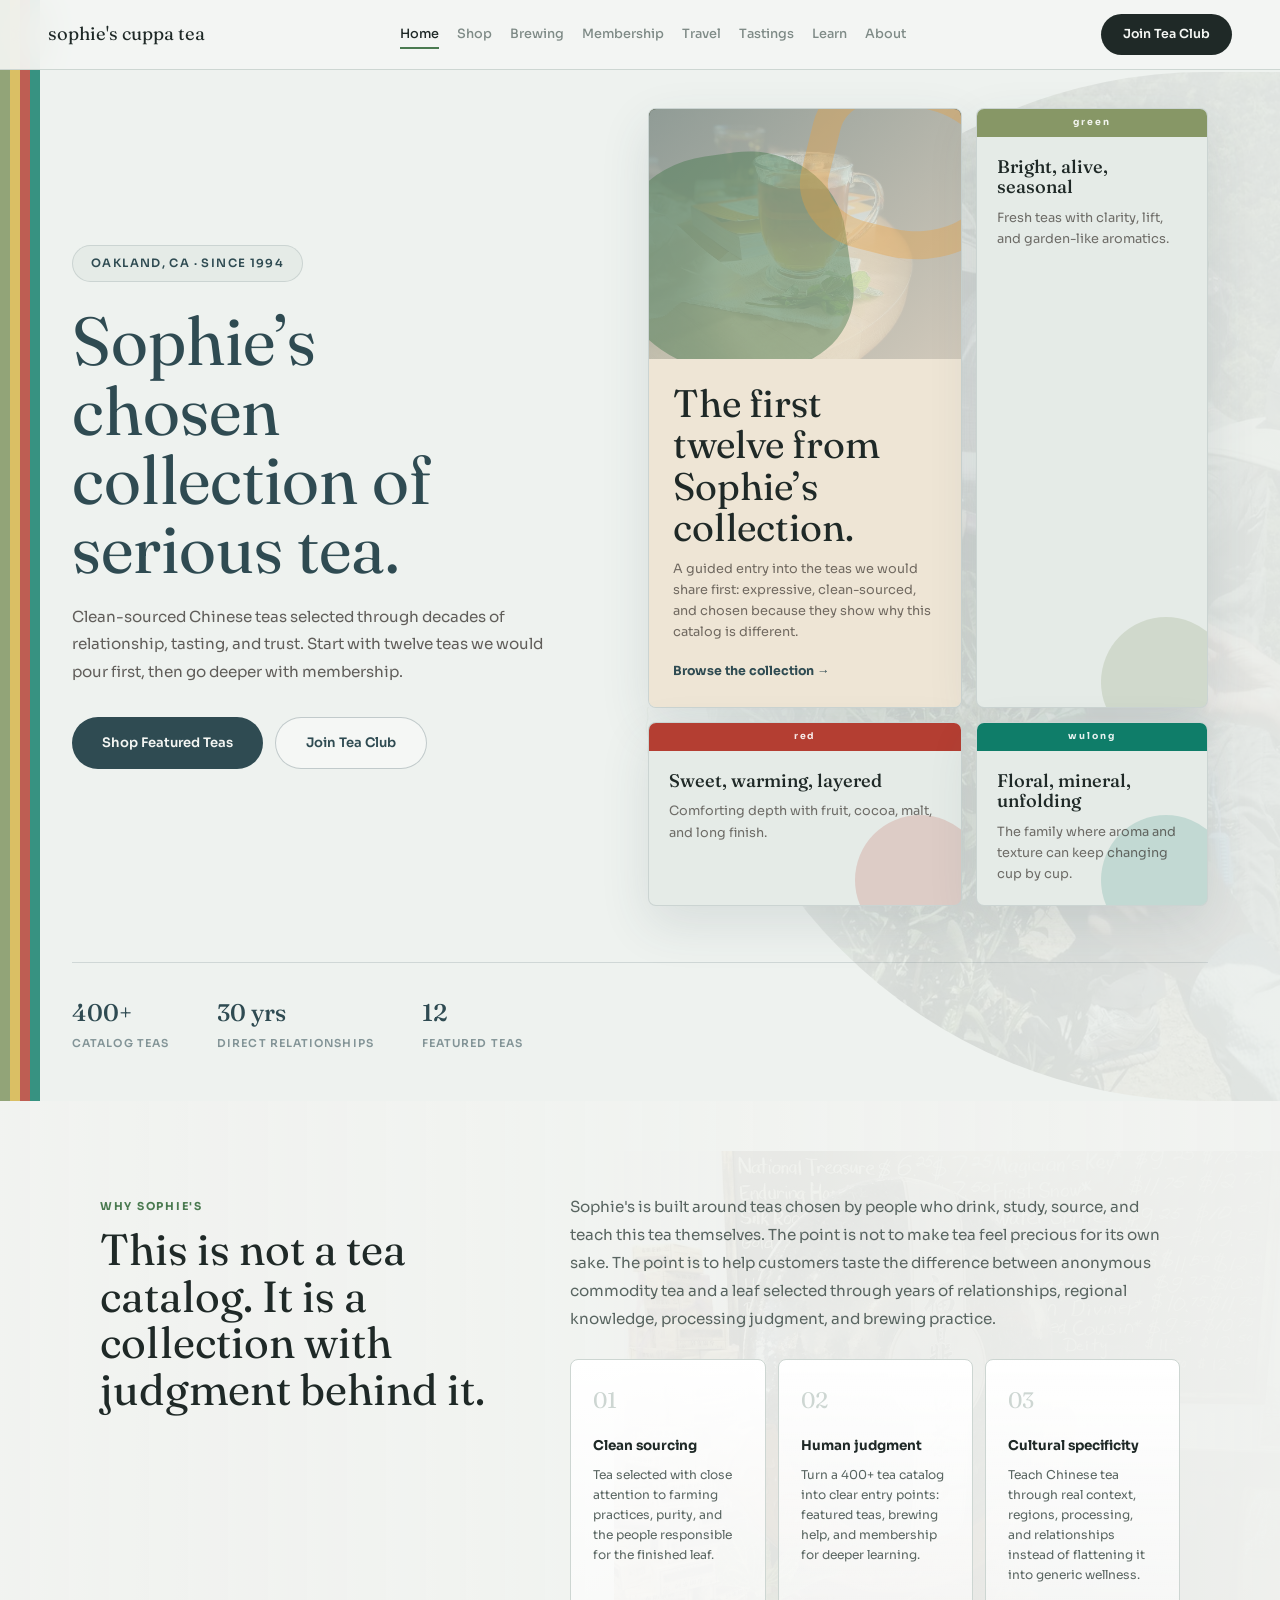
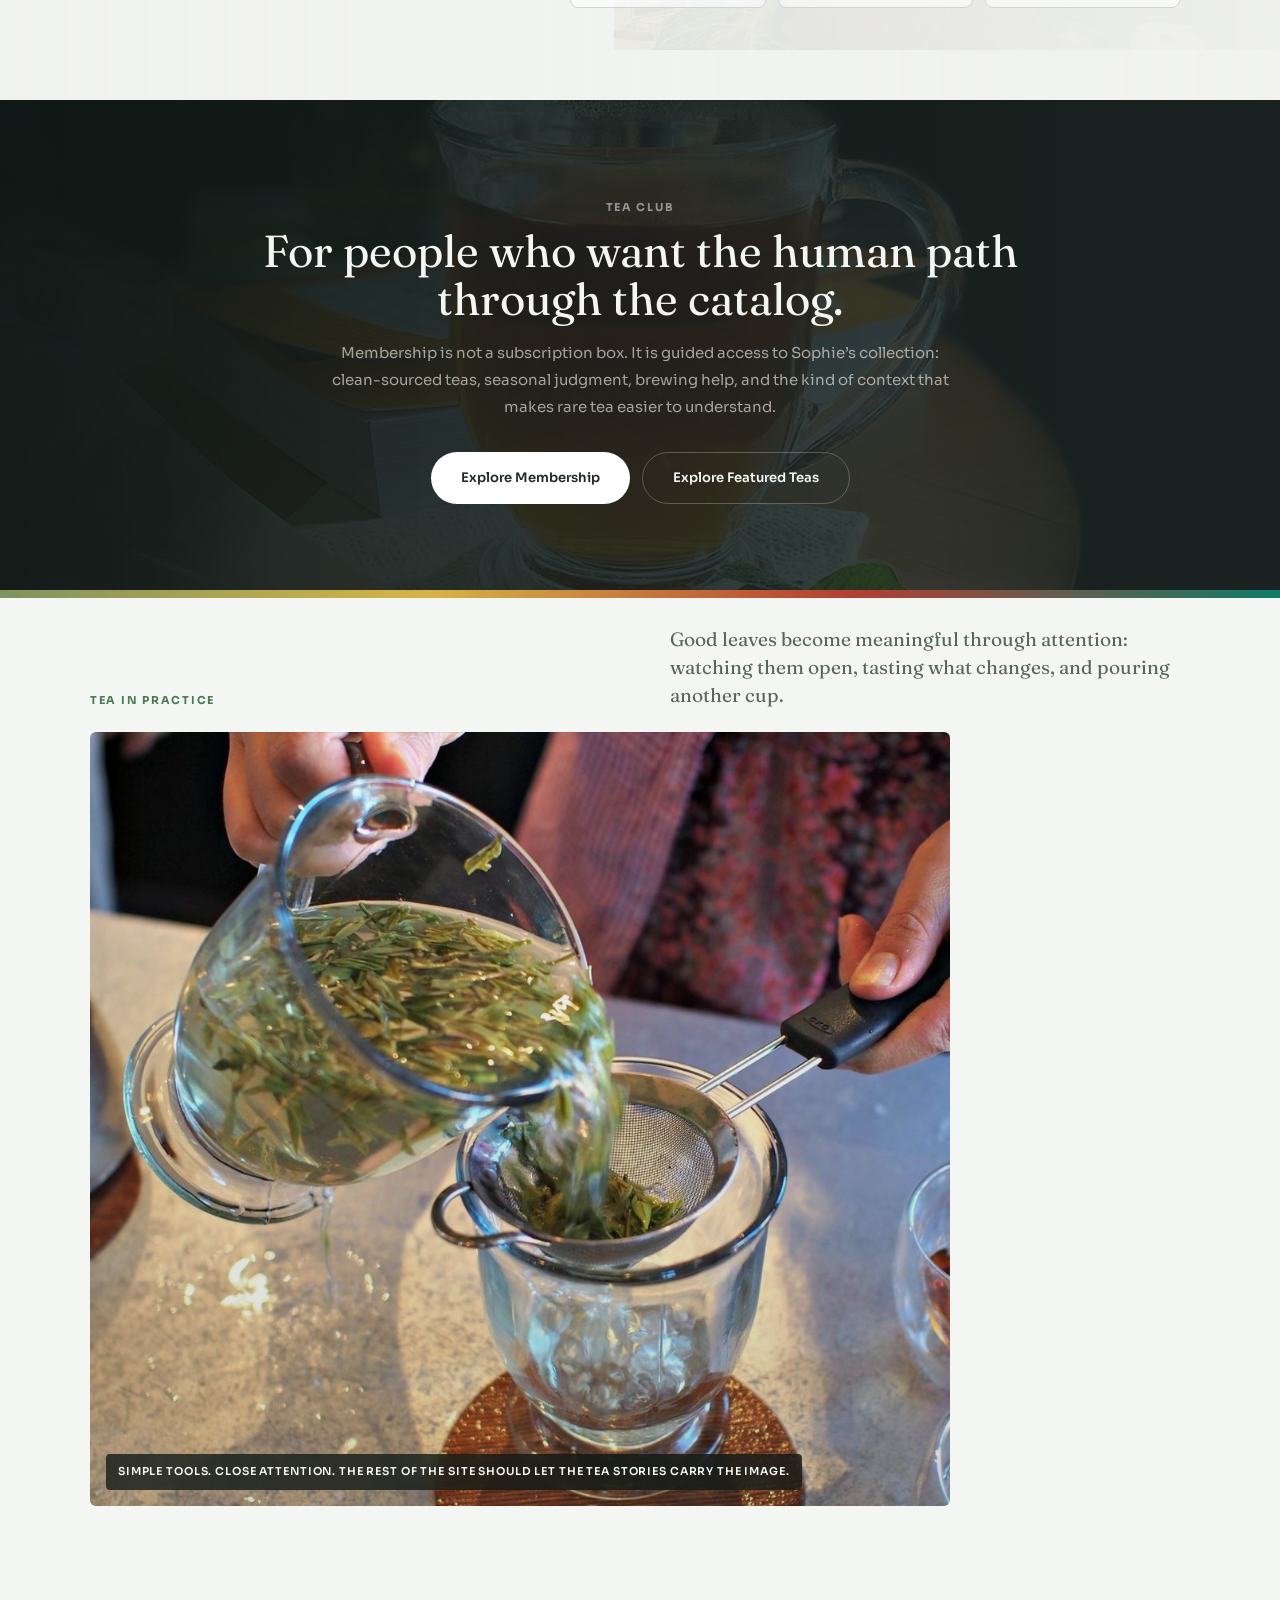
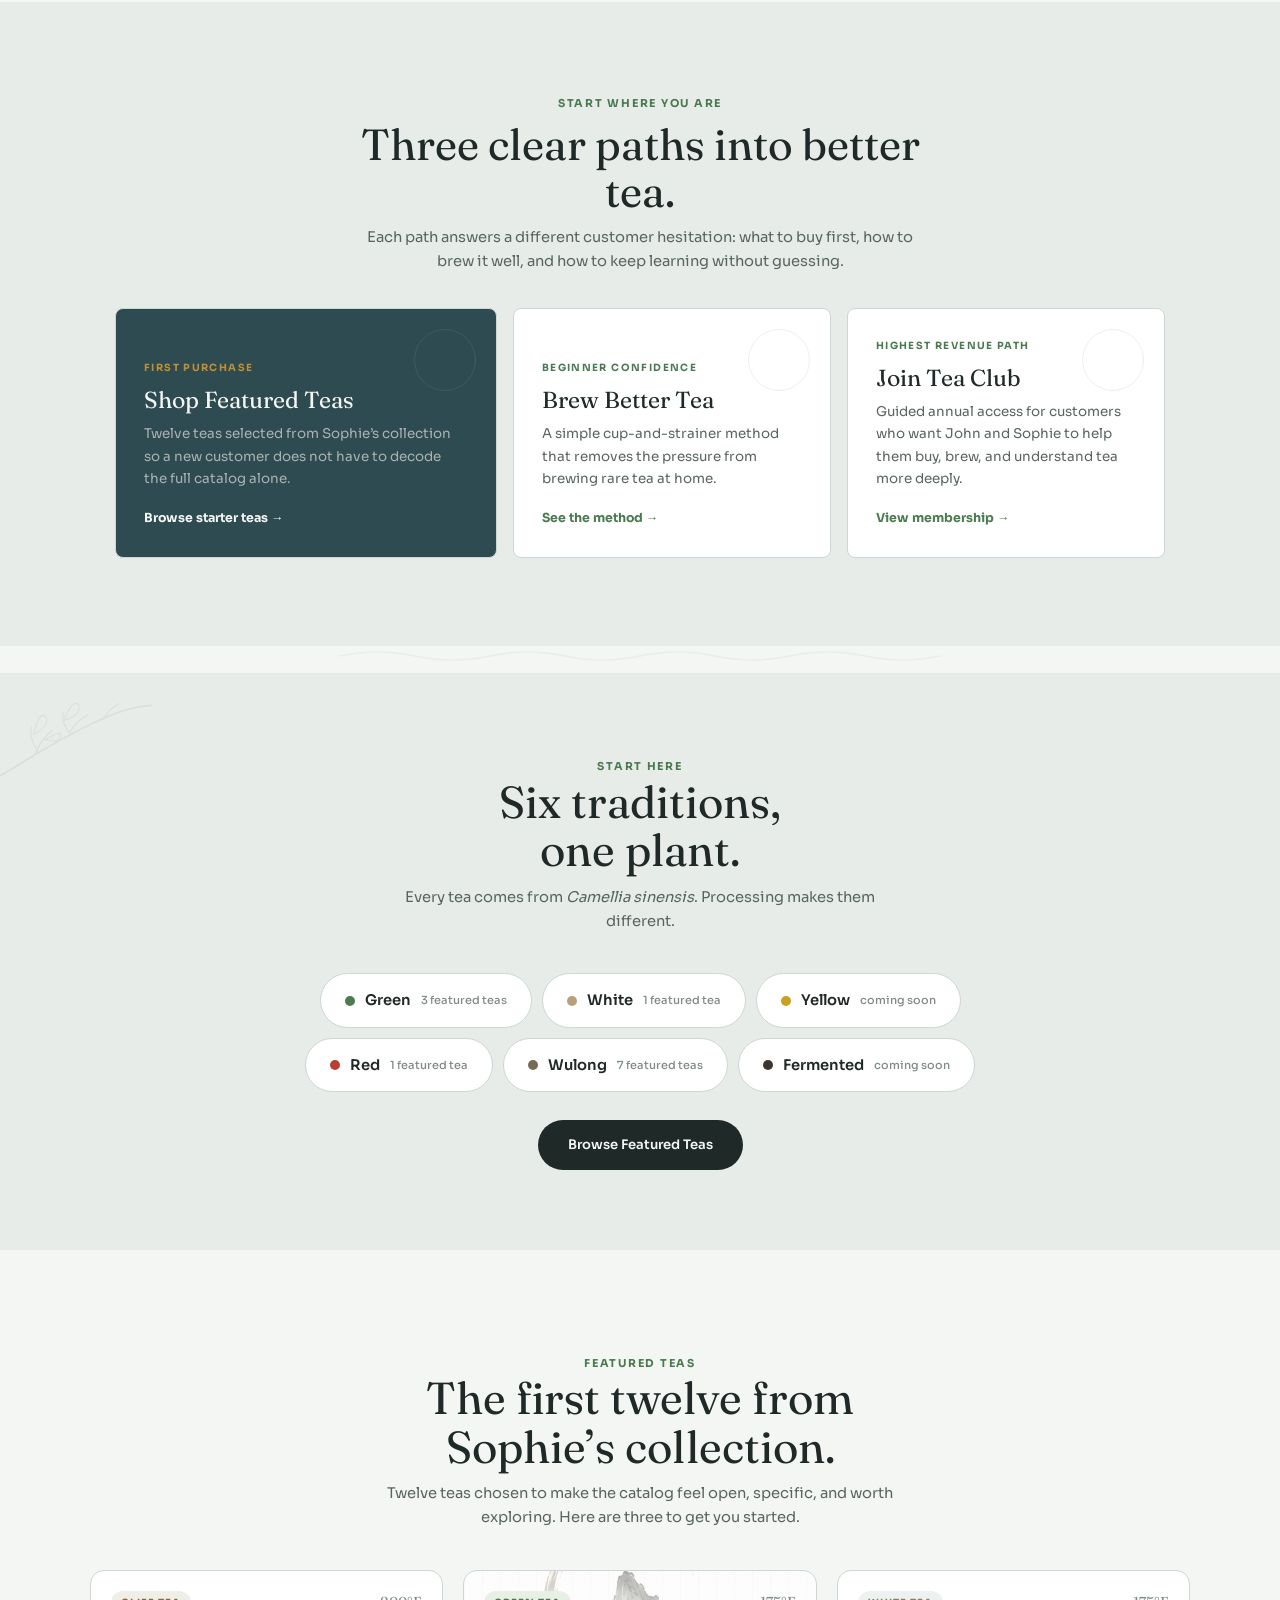
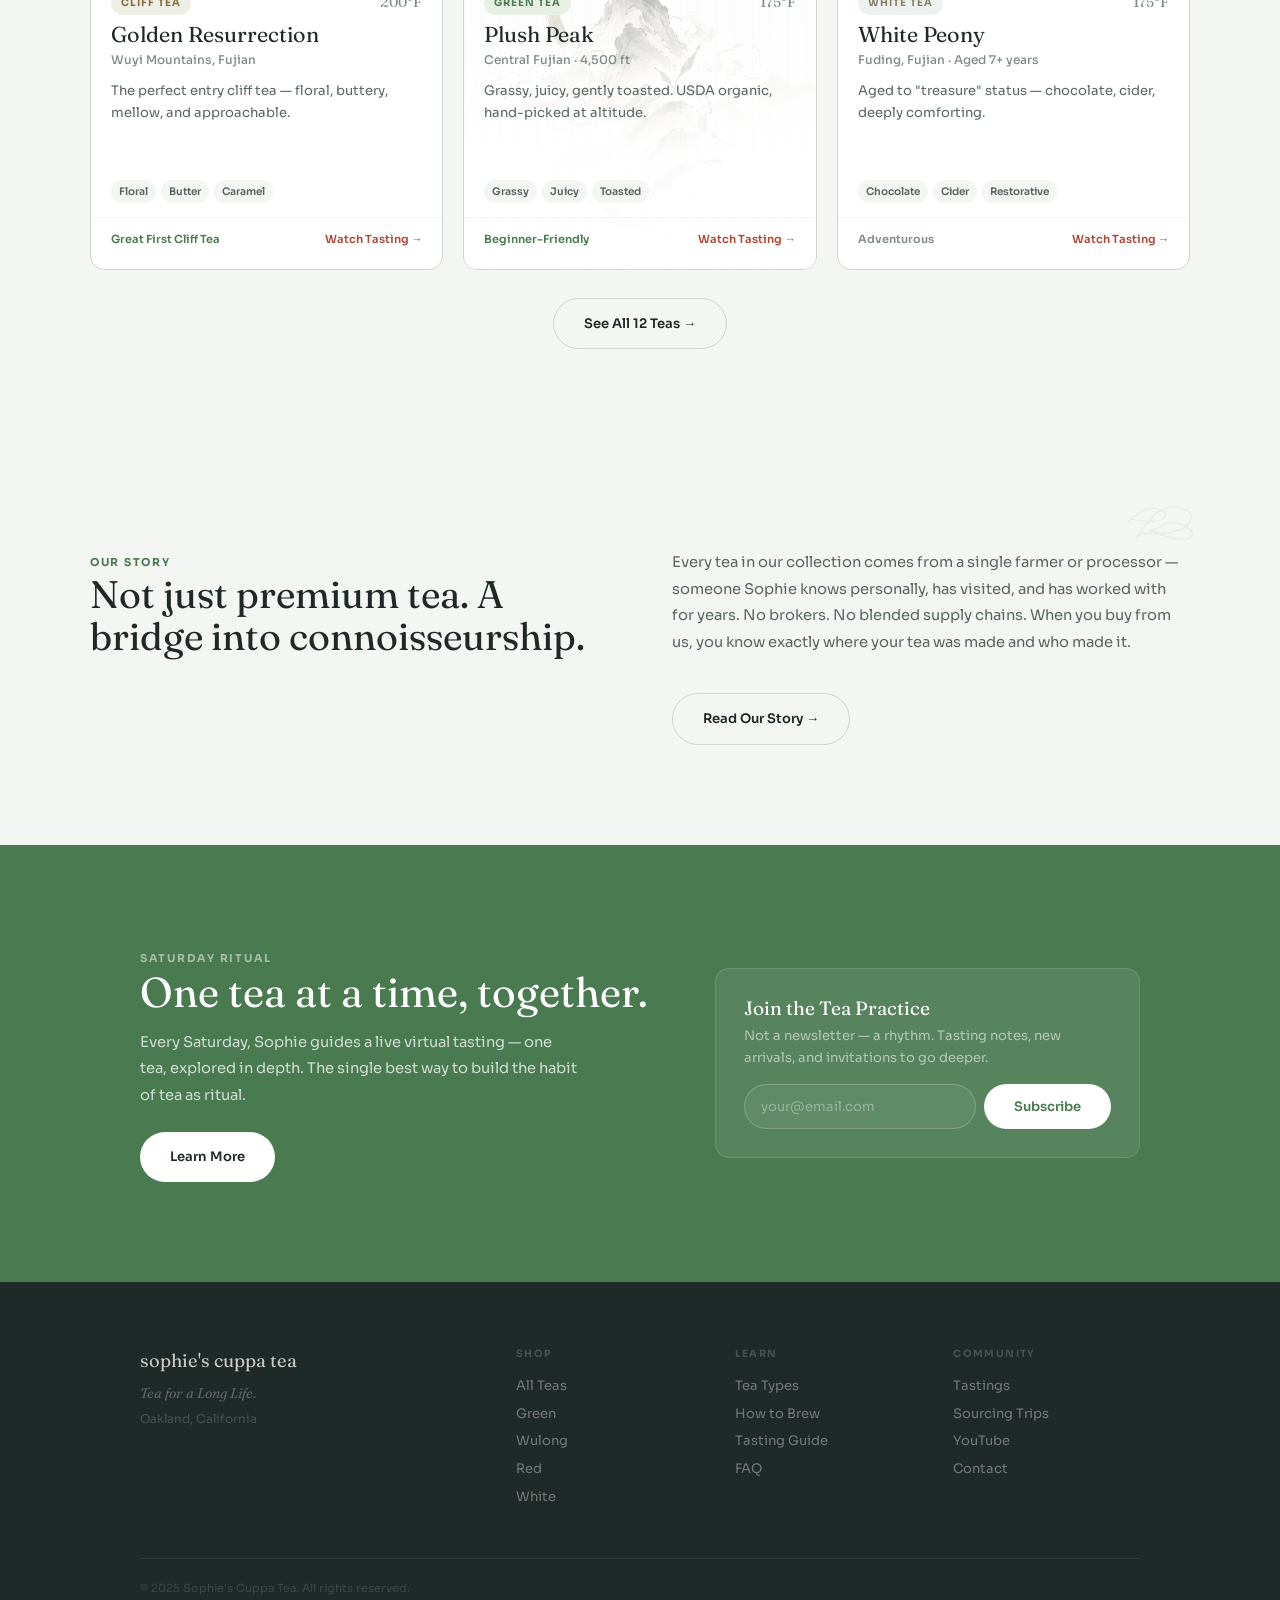
==== commit cffa2dc5: "Frame homepage around Sophies collection" ====
--- a/index.html
+++ b/index.html
@@ -50,8 +50,8 @@
       <svg class="illus illus--hero-steam" width="32" height="64" viewBox="0 0 40 80"><use href="#steam"/></svg>
       <div class="hero-content">
         <div class="hero-pill">Oakland, CA &middot; Since 1994</div>
-        <h1>Tea worth slowing down for.</h1>
-        <p class="hero-sub">Clean-sourced Chinese teas with the depth of an old practice and the clarity of a modern tasting room. Start with twelve guided selections, then go deeper with membership.</p>
+        <h1>Sophie’s chosen collection of serious tea.</h1>
+        <p class="hero-sub">Clean-sourced Chinese teas selected through decades of relationship, tasting, and trust. Start with twelve teas we would pour first, then go deeper with membership.</p>
         <div class="hero-btns">
           <a href="shop.html" class="btn btn-dark">Shop Featured Teas</a>
           <a href="membership.html" class="btn btn-ghost">Join Tea Club</a>
@@ -62,9 +62,9 @@
           <span class="family-band family-band--hero">featured teas</span>
           <div class="family-art"></div>
           <div class="family-copy">
-            <h2>Start here: twelve teas we would pour first.</h2>
-            <p>Twelve teas chosen to make a deep catalog approachable without flattening what makes each tea specific.</p>
-            <a href="shop.html">Browse the entry collection &rarr;</a>
+            <h2>The first twelve from Sophie’s collection.</h2>
+            <p>A guided entry into the teas we would share first: expressive, clean-sourced, and chosen because they show why this catalog is different.</p>
+            <a href="shop.html">Browse the collection &rarr;</a>
           </div>
         </div>
         <div class="family-card family-card--green">
@@ -95,13 +95,13 @@
       <div class="brand-thesis-grid">
         <div class="brand-thesis-copy reveal">
           <span class="label">Why Sophie's</span>
-          <h2>The value is not just rarity. It is knowing what you are drinking.</h2>
+          <h2>This is not a tea catalog. It is a collection with judgment behind it.</h2>
         </div>
         <div class="brand-thesis-notes reveal">
-          <p>Sophie's is built around teas with traceable relationships, careful selection, and practical education. The point is not to make tea feel precious for its own sake. The point is to help customers taste the difference between anonymous commodity tea and a leaf chosen by people who have spent years learning the farmers, regions, processing styles, and brewing decisions behind it.</p>
+          <p>Sophie's is built around teas chosen by people who drink, study, source, and teach this tea themselves. The point is not to make tea feel precious for its own sake. The point is to help customers taste the difference between anonymous commodity tea and a leaf selected through years of relationships, regional knowledge, processing judgment, and brewing practice.</p>
           <div class="thesis-points">
             <div><span>01</span><strong>Clean sourcing</strong><p>Tea selected with close attention to farming practices, purity, and the people responsible for the finished leaf.</p></div>
-            <div><span>02</span><strong>Human guidance</strong><p>Turn a 400+ tea catalog into clear entry points: featured teas, brewing help, and membership for deeper learning.</p></div>
+            <div><span>02</span><strong>Human judgment</strong><p>Turn a 400+ tea catalog into clear entry points: featured teas, brewing help, and membership for deeper learning.</p></div>
             <div><span>03</span><strong>Cultural specificity</strong><p>Teach Chinese tea through real context, regions, processing, and relationships instead of flattening it into generic wellness.</p></div>
           </div>
         </div>
@@ -113,7 +113,7 @@
       <div class="membership-band-inner reveal">
         <span class="label label--light">Tea Club</span>
         <h2>For people who want the human path through the catalog.</h2>
-        <p>Membership is not a subscription box. It is guided access to clean-sourced teas, seasonal judgment, brewing help, and the kind of context that makes rare tea easier to understand.</p>
+        <p>Membership is not a subscription box. It is guided access to Sophie’s collection: clean-sourced teas, seasonal judgment, brewing help, and the kind of context that makes rare tea easier to understand.</p>
         <div class="hero-btns">
           <a href="membership.html" class="btn btn-light">Explore Membership</a>
           <a href="shop.html" class="btn btn-ghost btn-ghost--light">Explore Featured Teas</a>
@@ -146,7 +146,7 @@
         <a href="shop.html" class="path-card path-card--featured reveal">
           <span class="path-kicker">First Purchase</span>
           <h3>Shop Featured Teas</h3>
-          <p>Twelve teas selected to show the range of Sophie’s without making a new customer decode the full catalog.</p>
+          <p>Twelve teas selected from Sophie’s collection so a new customer does not have to decode the full catalog alone.</p>
           <span class="path-action">Browse starter teas &rarr;</span>
         </a>
         <a href="brewing.html" class="path-card reveal">
@@ -192,8 +192,8 @@
     <section class="collection collection--home">
       <div class="collection-head reveal">
         <span class="label">Featured Teas</span>
-        <h2>Start here: twelve teas we would pour first.</h2>
-        <p>Twelve teas that represent everything we do. Here are three to get you started.</p>
+        <h2>The first twelve from Sophie’s collection.</h2>
+        <p>Twelve teas chosen to make the catalog feel open, specific, and worth exploring. Here are three to get you started.</p>
       </div>
       <div class="grid grid--3">
         <article class="card reveal">
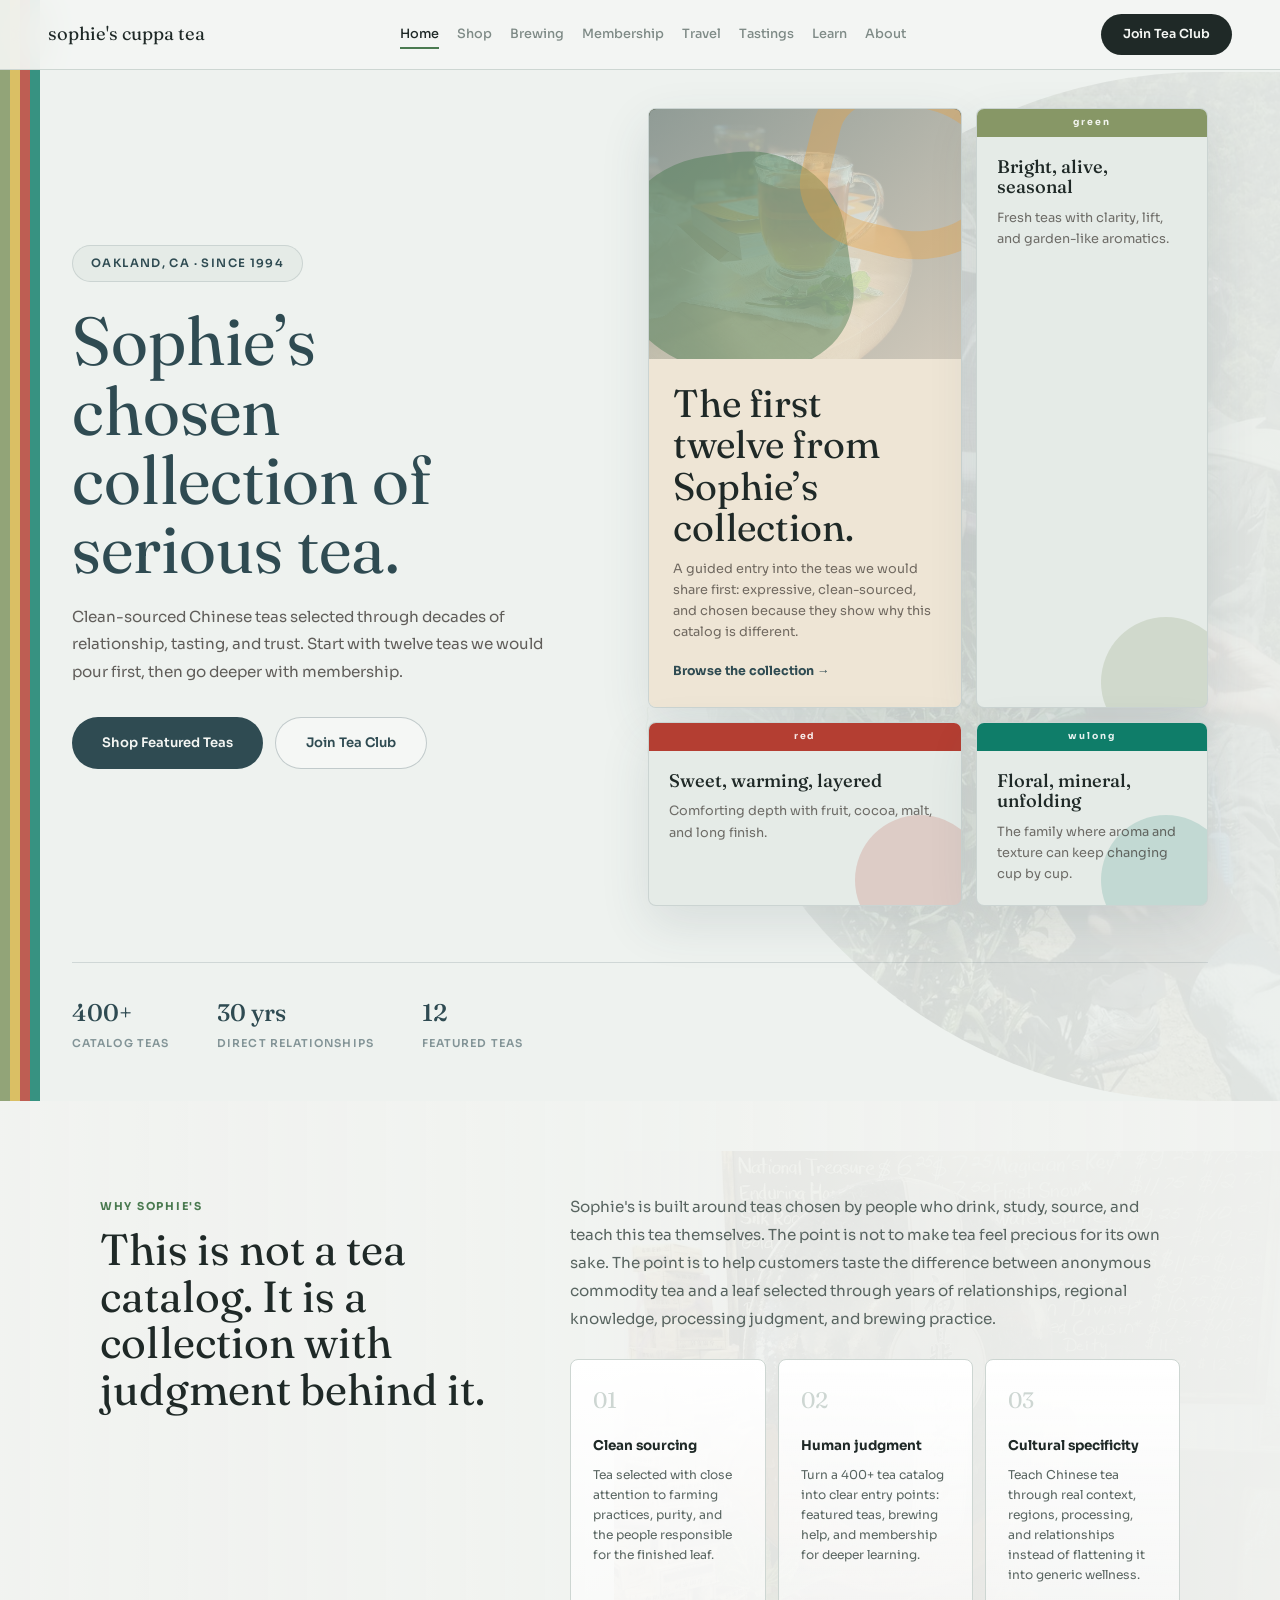
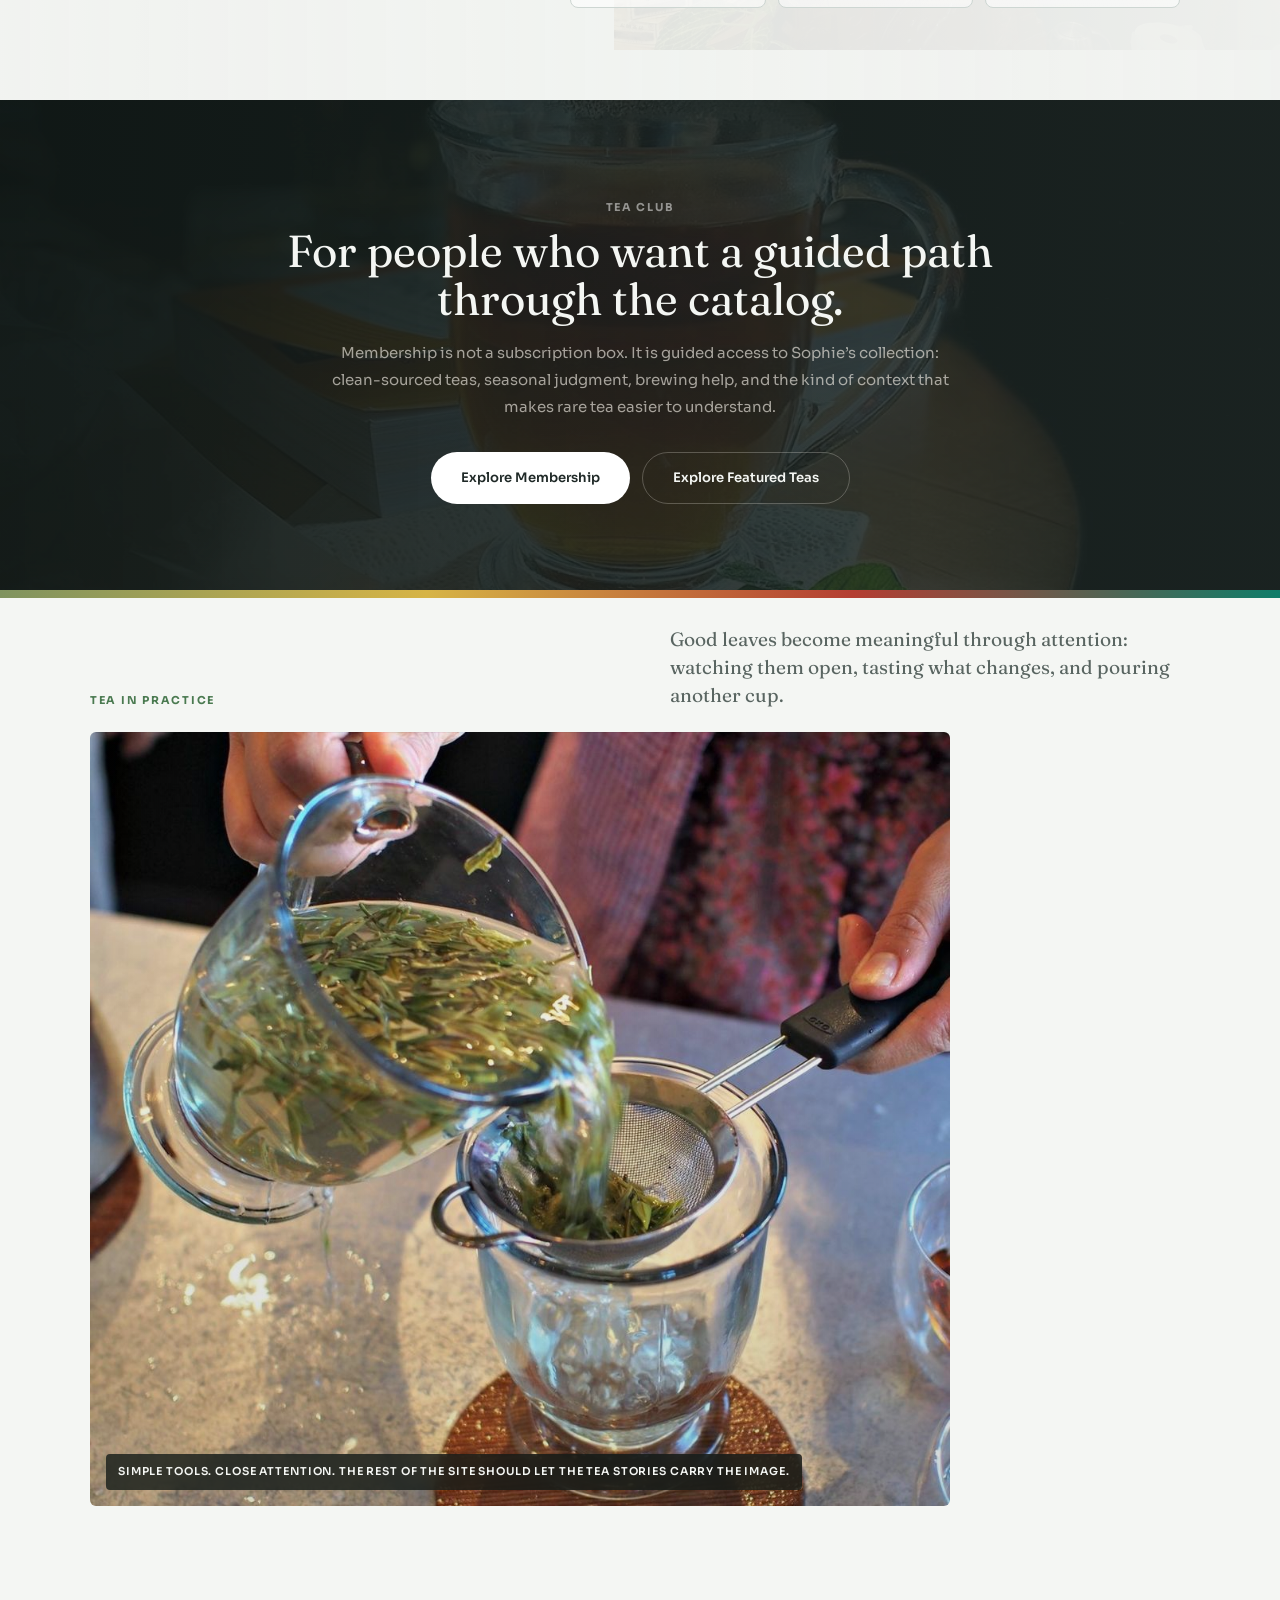
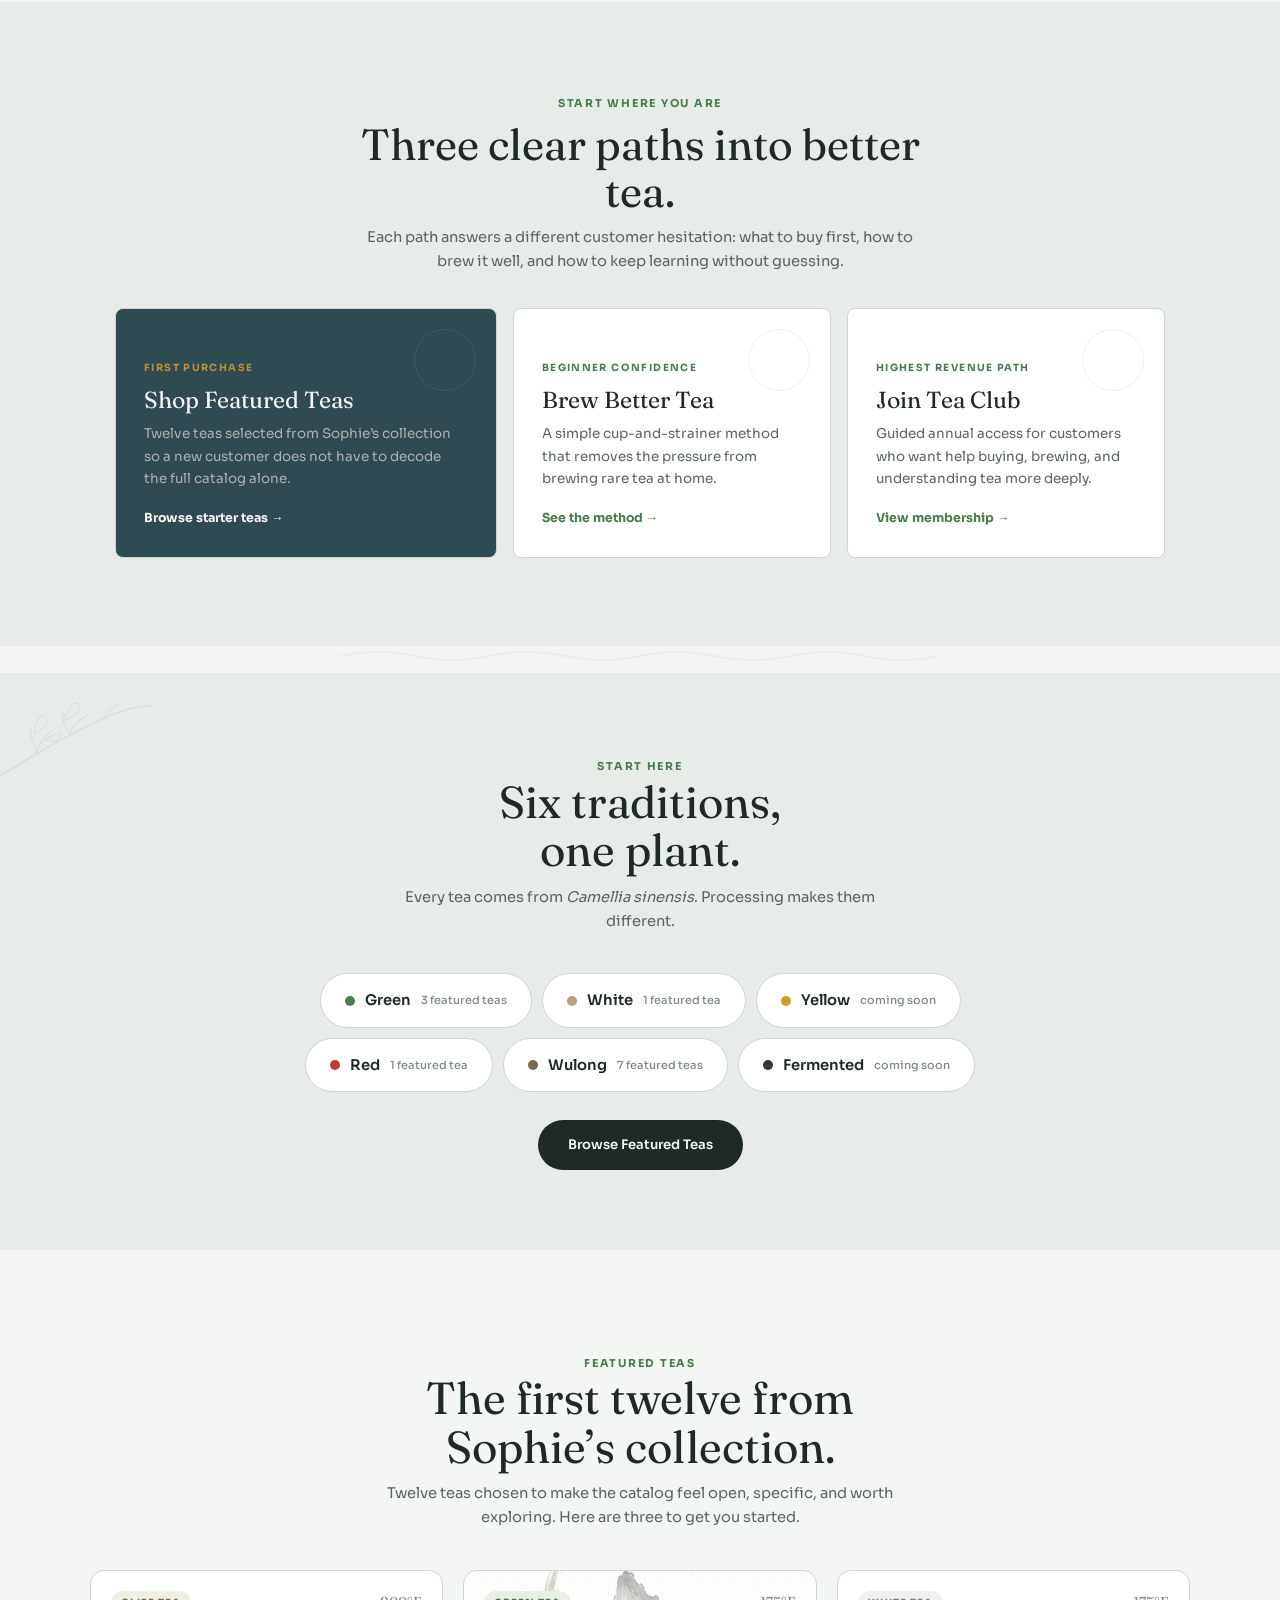
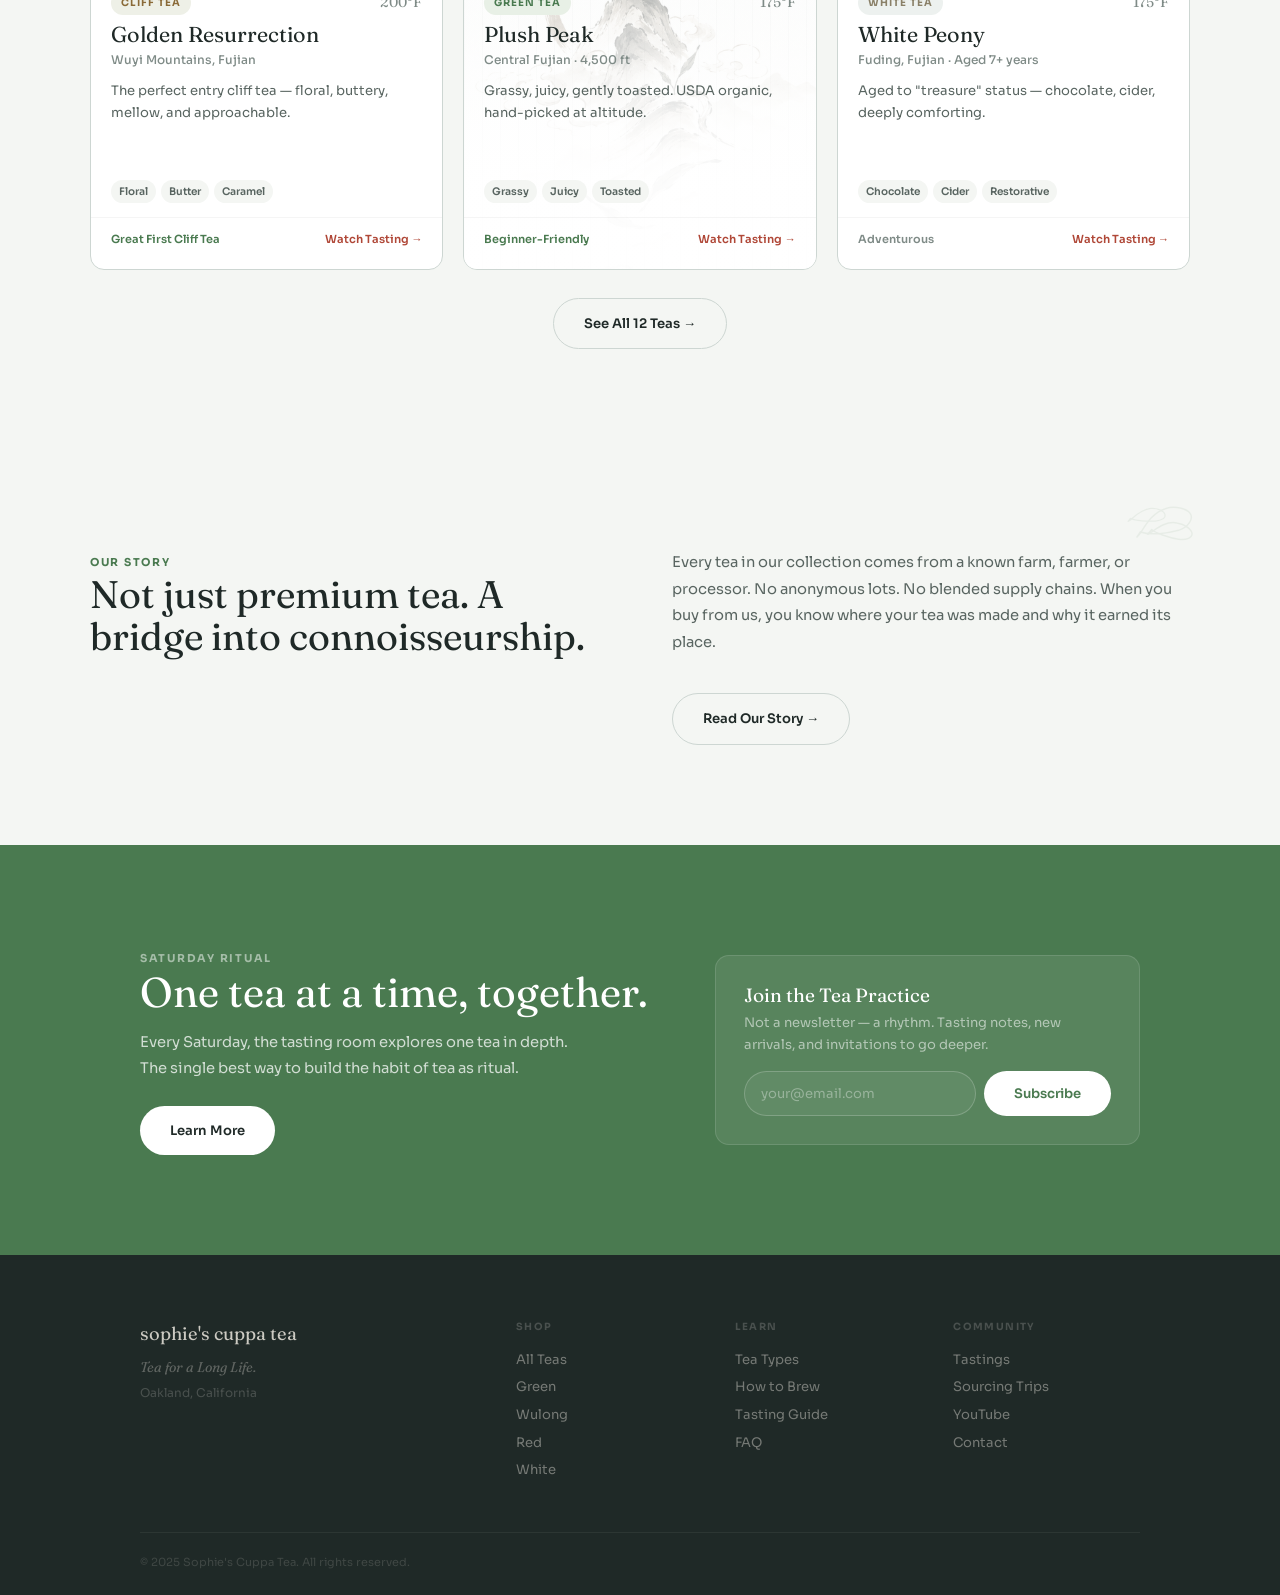
==== commit 661b2a14: "Remove founder-specific site copy" ====
--- a/index.html
+++ b/index.html
@@ -112,7 +112,7 @@
     <section class="membership-band">
       <div class="membership-band-inner reveal">
         <span class="label label--light">Tea Club</span>
-        <h2>For people who want the human path through the catalog.</h2>
+        <h2>For people who want a guided path through the catalog.</h2>
         <p>Membership is not a subscription box. It is guided access to Sophie’s collection: clean-sourced teas, seasonal judgment, brewing help, and the kind of context that makes rare tea easier to understand.</p>
         <div class="hero-btns">
           <a href="membership.html" class="btn btn-light">Explore Membership</a>
@@ -158,7 +158,7 @@
         <a href="membership.html" class="path-card reveal">
           <span class="path-kicker">Highest Revenue Path</span>
           <h3>Join Tea Club</h3>
-          <p>Guided annual access for customers who want John and Sophie to help them buy, brew, and understand tea more deeply.</p>
+          <p>Guided annual access for customers who want help buying, brewing, and understanding tea more deeply.</p>
           <span class="path-action">View membership &rarr;</span>
         </a>
       </div>
@@ -247,7 +247,7 @@
           <h2>Not just premium tea. A bridge into connoisseurship.</h2>
         </div>
         <div class="about-right reveal">
-          <p>Every tea in our collection comes from a single farmer or processor — someone Sophie knows personally, has visited, and has worked with for years. No brokers. No blended supply chains. When you buy from us, you know exactly where your tea was made and who made it.</p>
+          <p>Every tea in our collection comes from a known farm, farmer, or processor. No anonymous lots. No blended supply chains. When you buy from us, you know where your tea was made and why it earned its place.</p>
           <a href="about.html" class="btn btn-ghost" style="margin-top:24px">Read Our Story &rarr;</a>
         </div>
       </div>
@@ -259,7 +259,7 @@
         <div class="tastings-left reveal">
           <span class="label label--light">Saturday Ritual</span>
           <h2>One tea at a time, together.</h2>
-          <p>Every Saturday, Sophie guides a live virtual tasting — one tea, explored in depth. The single best way to build the habit of tea as ritual.</p>
+          <p>Every Saturday, the tasting room explores one tea in depth. The single best way to build the habit of tea as ritual.</p>
           <a href="tastings.html" class="btn btn-light">Learn More</a>
         </div>
         <div class="tastings-right reveal">
--- a/styles.css
+++ b/styles.css
@@ -1139,6 +1139,21 @@
 
 /* ═══ FILTER ═══ */
 .filter-row { display: flex; flex-wrap: wrap; justify-content: center; gap: 8px; margin-bottom: 36px; }
+.collection-toolbar {
+  display: flex;
+  align-items: center;
+  justify-content: center;
+  gap: 16px;
+  margin-bottom: 36px;
+}
+.collection-toolbar .filter-row {
+  margin-bottom: 0;
+}
+.btn-small {
+  min-height: 39px;
+  padding: 9px 18px;
+  font-size: 0.75rem;
+}
 .filter { font-family: var(--font); font-size: 0.75rem; font-weight: 600; padding: 9px 20px; border-radius: 999px; border: 1.5px solid var(--line); background: var(--white); color: var(--muted); cursor: pointer; transition: all 0.25s var(--ease); }
 .filter:hover { border-color: var(--ink); color: var(--ink); }
 .filter.is-on { background: var(--ink); color: var(--paper); border-color: var(--ink); }
@@ -1369,10 +1384,217 @@
 
 /* ═══ PDP ═══ */
 .pdp { padding: 20px 48px 80px; max-width: 1200px; margin: 0 auto; }
+.plush-clean {
+  display: none;
+}
+.is-plush-peak-session .pdp-grid,
+.is-plush-peak-session .tea-session {
+  display: none;
+}
+.is-plush-peak-session .plush-clean {
+  display: block;
+}
+.plush-clean-hero {
+  display: grid;
+  grid-template-columns: minmax(280px, 0.78fr) minmax(0, 1fr) 320px;
+  gap: 34px;
+  align-items: stretch;
+  padding: 30px 0 58px;
+}
+.plush-clean-art {
+  min-height: 520px;
+  border: 1px solid rgba(47,75,82,0.12);
+  border-radius: 8px;
+  background: rgba(255,255,255,0.58);
+  display: flex;
+  align-items: center;
+  justify-content: center;
+  overflow: hidden;
+}
+.plush-clean-art img {
+  width: 88%;
+  height: 88%;
+  object-fit: contain;
+}
+.plush-clean-copy {
+  align-self: center;
+  padding: 18px 0;
+}
+.plush-clean-copy h1 {
+  margin-top: 12px;
+  max-width: 9ch;
+  font-size: clamp(3.2rem, 7vw, 6.4rem);
+  line-height: 0.93;
+}
+.plush-origin {
+  margin-top: 18px;
+  font-size: 0.78rem;
+  font-weight: 700;
+  letter-spacing: 0.08em;
+  text-transform: uppercase;
+  color: var(--green);
+}
+.plush-deck {
+  max-width: 560px;
+  margin-top: 22px;
+  font-family: var(--serif);
+  font-size: clamp(1.2rem, 2vw, 1.6rem);
+  line-height: 1.5;
+  color: var(--mid);
+}
+.plush-proof {
+  display: flex;
+  flex-wrap: wrap;
+  gap: 8px;
+  max-width: 540px;
+  margin-top: 26px;
+}
+.plush-proof span {
+  border: 1px solid rgba(47,75,82,0.14);
+  border-radius: 999px;
+  background: rgba(255,255,255,0.64);
+  padding: 7px 12px;
+  font-size: 0.7rem;
+  font-weight: 700;
+  color: var(--ink);
+}
+.plush-buy {
+  align-self: center;
+  border: 1px solid rgba(47,75,82,0.14);
+  border-radius: 8px;
+  background: var(--white);
+  padding: 26px;
+}
+.plush-buy-label {
+  display: block;
+  margin-bottom: 10px;
+  font-size: 0.62rem;
+  font-weight: 700;
+  letter-spacing: 0.14em;
+  text-transform: uppercase;
+  color: var(--muted);
+}
+.plush-buy strong {
+  display: block;
+  font-family: var(--serif);
+  font-size: 2.2rem;
+  font-weight: 400;
+}
+.plush-buy p {
+  margin-top: 4px;
+  font-size: 0.76rem;
+  color: var(--muted);
+}
+.plush-size-row {
+  display: grid;
+  grid-template-columns: 1fr;
+  gap: 8px;
+  margin-top: 22px;
+}
+.plush-size-row button {
+  border: 1px solid var(--line);
+  border-radius: 8px;
+  background: var(--paper);
+  padding: 12px;
+  color: var(--ink);
+  font-family: var(--font);
+  font-size: 0.82rem;
+  font-weight: 700;
+  text-align: left;
+}
+.plush-size-row button small {
+  display: block;
+  margin-top: 2px;
+  color: var(--muted);
+  font-size: 0.64rem;
+  font-weight: 500;
+}
+.plush-size-row button.is-selected {
+  border-color: var(--ink);
+  background: var(--ink);
+  color: var(--paper);
+}
+.plush-size-row button.is-selected small {
+  color: rgba(247,242,234,0.58);
+}
+.plush-add {
+  margin-top: 18px;
+}
+.plush-clean-story,
+.plush-blog-space {
+  display: grid;
+  grid-template-columns: minmax(0, 0.9fr) minmax(320px, 1fr);
+  gap: 54px;
+  padding: 48px 0;
+  border-top: 1px solid rgba(47,75,82,0.13);
+}
+.plush-clean-story h2,
+.plush-blog-space h2 {
+  max-width: 12ch;
+  margin-top: 8px;
+  font-size: clamp(2rem, 3.5vw, 3.2rem);
+}
+.plush-clean-story p,
+.plush-blog-space p {
+  max-width: 590px;
+  margin-top: 16px;
+  color: var(--mid);
+  font-size: 0.94rem;
+  line-height: 1.8;
+}
+.plush-session-list {
+  display: grid;
+  grid-template-columns: 1fr;
+  gap: 0;
+  align-self: start;
+  border-top: 1px solid rgba(47,75,82,0.13);
+}
+.plush-session-list div {
+  display: grid;
+  grid-template-columns: 110px 1fr;
+  gap: 18px;
+  padding: 18px 0;
+  border-bottom: 1px solid rgba(47,75,82,0.13);
+}
+.plush-session-list span {
+  font-size: 0.62rem;
+  font-weight: 700;
+  letter-spacing: 0.14em;
+  text-transform: uppercase;
+  color: var(--green);
+}
+.plush-session-list p {
+  margin: 0;
+  font-size: 0.84rem;
+  line-height: 1.65;
+}
+.plush-blog-space {
+  align-items: center;
+  padding-bottom: 20px;
+}
+.plush-blog-actions {
+  display: flex;
+  flex-wrap: wrap;
+  gap: 10px;
+}
+.plush-blog-actions a {
+  display: inline-flex;
+  justify-content: center;
+  border: 1px solid var(--line);
+  border-radius: 999px;
+  padding: 12px 18px;
+  color: var(--ink);
+  font-size: 0.78rem;
+  font-weight: 700;
+  text-decoration: none;
+}
+.plush-blog-actions a:first-child {
+  border-color: var(--ink);
+  background: var(--ink);
+  color: var(--paper);
+}
 .is-plush-peak-session {
   background:
-    linear-gradient(180deg, rgba(244,246,243,0.82), rgba(244,246,243,0.9) 38%, rgba(231,236,232,0.96)),
-    url("./img/plush-peak-session-bg.png") right 24px top 70px / min(50vw, 620px) auto no-repeat,
     var(--paper);
 }
 .is-plush-peak-session .breadcrumbs {
@@ -1382,58 +1604,44 @@
 .is-plush-peak-session .pdp {
   position: relative;
   max-width: 1180px;
-  padding-top: 18px;
-  padding-bottom: 42px;
+  padding-top: 24px;
+  padding-bottom: 64px;
 }
 .is-plush-peak-session .pdp-grid {
+  display: none;
+  grid-template-columns: minmax(320px, 0.86fr) minmax(0, 1fr);
+  gap: 44px;
+  align-items: start;
+  min-height: 0;
+}
+.is-plush-peak-session .pdp-media {
   display: block;
-  min-height: 0;
-}
-.is-plush-peak-session .pdp-media {
-  display: none;
+  position: sticky;
+  top: 96px;
 }
 .is-plush-peak-session .pdp-image {
-  display: none;
+  display: block;
+  border-radius: 8px;
+  overflow: hidden;
+  box-shadow: 0 24px 80px rgba(31,41,39,0.08);
 }
 .is-plush-peak-session .pdp-info {
   position: relative;
   z-index: 1;
-  max-width: 1120px;
-  margin: 0 auto;
+  max-width: none;
+  margin: 0;
 }
 .is-plush-peak-session .pdp-info-scroll {
-  display: grid;
-  grid-template-columns: minmax(0, 1fr) 330px;
-  gap: 10px 28px;
-  align-items: start;
-  padding: 0;
-  background: transparent;
-  box-shadow: none;
-}
-.is-plush-peak-session .pdp-info-scroll > * {
-  padding: 0;
-  border: 0;
-  border-radius: 0;
-  background: transparent;
-  backdrop-filter: none;
-  -webkit-backdrop-filter: none;
-  box-shadow: none;
-}
-.is-plush-peak-session .pdp-type-badge,
-.is-plush-peak-session .pdp-title,
-.is-plush-peak-session .pdp-region,
-.is-plush-peak-session .pdp-taste-family {
-  grid-column: 1;
-  padding: 0;
-  border: 0;
-  border-radius: 0;
-  background: transparent;
-  box-shadow: none;
-  backdrop-filter: none;
+  display: block;
+  padding: 32px;
+  border: 1px solid rgba(47,75,82,0.12);
+  border-radius: 8px;
+  background: rgba(255,255,255,0.72);
+  box-shadow: 0 18px 70px rgba(31,41,39,0.05);
 }
 .is-plush-peak-session .pdp-type-badge {
   width: fit-content;
-  margin: 0;
+  margin: 0 0 10px;
   padding: 5px 12px;
   border-radius: 999px;
   background: rgba(255,255,255,0.72) !important;
@@ -1446,89 +1654,59 @@
   margin-right: 0;
 }
 .is-plush-peak-session .pdp-price {
-  grid-column: 2;
-  grid-row: 1 / span 5;
-  align-self: start;
+  margin-top: 22px;
+  display: flex;
+  padding: 18px 0;
+  border-top: 1px solid rgba(47,75,82,0.14);
+  border-bottom: 1px solid rgba(47,75,82,0.14);
+  background: transparent;
+  color: var(--ink);
+}
+.is-plush-peak-session .pdp-price-amount {
+  display: inline;
+  color: var(--ink);
+  font-size: 1.55rem;
+}
+.is-plush-peak-session .pdp-price-note {
+  display: inline;
   margin-top: 0;
-  display: block;
-  padding: 24px;
-  border: 1px solid rgba(47,75,82,0.14);
-  border-radius: 14px 14px 0 0;
-  background: rgba(31,41,39,0.9);
-  color: var(--paper);
-  backdrop-filter: blur(14px);
-  -webkit-backdrop-filter: blur(14px);
-}
-.is-plush-peak-session .pdp-price-amount {
-  display: block;
-  color: var(--paper);
-  font-size: 2.2rem;
-}
-.is-plush-peak-session .pdp-price-note {
-  display: block;
-  margin-top: 4px;
-  color: rgba(247,242,234,0.54);
+  color: var(--muted);
 }
 .is-plush-peak-session .pdp-details,
 .is-plush-peak-session .pdp-section,
 .is-plush-peak-session .pdp-trust {
-  margin-top: 0;
+  margin-top: 22px;
 }
 .is-plush-peak-session .pdp-details {
-  grid-column: 1;
-  width: min(100%, 680px);
-  padding: 14px 0 0;
+  margin-top: 20px;
+  width: auto;
+  padding: 0;
   border: 0;
-  border-top: 1px solid rgba(47,75,82,0.16);
-  border-radius: 0;
   background: transparent;
-  backdrop-filter: blur(12px);
-  -webkit-backdrop-filter: blur(12px);
 }
 .is-plush-peak-session .pdp-section:has(#pdpFlavors),
 .is-plush-peak-session .pdp-section:has(#pdpMoods) {
-  grid-column: 1;
-  width: min(100%, 680px);
-  padding: 10px 0 0;
-  border-left: 0;
-  background: transparent;
-  backdrop-filter: none;
-  -webkit-backdrop-filter: none;
-}
-.is-plush-peak-session .pdp-section:has(.pdp-sizes),
-.is-plush-peak-session .pdp-section:has(.pdp-qty),
-.is-plush-peak-session .pdp-add,
+  width: auto;
+  padding: 0;
+}
 .is-plush-peak-session .pdp-trust {
-  grid-column: 2;
-  padding: 18px 24px;
-  border-left: 1px solid rgba(47,75,82,0.14);
-  border-right: 1px solid rgba(47,75,82,0.14);
-  background: rgba(255,255,255,0.78);
-  backdrop-filter: blur(14px);
-  -webkit-backdrop-filter: blur(14px);
-}
-.is-plush-peak-session .pdp-section:has(.pdp-sizes) {
-  border-top: 0;
-}
-.is-plush-peak-session .pdp-trust {
-  border-bottom: 1px solid rgba(47,75,82,0.14);
-  border-radius: 0 0 14px 14px;
+  margin-top: 24px;
+  border-bottom: 0;
+  border-radius: 0;
 }
 .is-plush-peak-session .pdp-section h3,
 .is-plush-peak-session .pdp-trust-item strong {
   color: rgba(31,41,39,0.55);
 }
 .is-plush-peak-session .pdp-add {
-  align-self: stretch;
-  margin-top: 0;
+  margin-top: 24px;
   box-shadow: none;
-  border-radius: 0;
+  border-radius: 999px;
 }
 .is-plush-peak-session #pdpVideoSection,
 .is-plush-peak-session .pdp-section:has(.pdp-similar) {
-  grid-column: 1;
-  width: min(100%, 680px);
-  padding: 14px 0 0;
+  width: auto;
+  padding: 18px 0 0;
   border-top: 1px solid rgba(47,75,82,0.14);
   border-radius: 0;
   background: transparent;
@@ -1558,10 +1736,10 @@
   color: rgba(31,41,39,0.48);
 }
 .is-plush-peak-session .pdp-title {
-  max-width: 9ch;
-  font-size: clamp(3rem, 6.5vw, 5.9rem) !important;
-  line-height: 0.94 !important;
-  text-shadow: 0 1px 0 rgba(255,255,255,0.5);
+  max-width: 11ch;
+  font-size: clamp(2.6rem, 5vw, 4.5rem) !important;
+  line-height: 0.96 !important;
+  text-shadow: none;
 }
 .is-plush-peak-session .pdp-region {
   margin-top: 12px;
@@ -1570,8 +1748,8 @@
   color: var(--wulong);
 }
 .is-plush-peak-session .pdp-taste-family {
-  max-width: 500px;
-  margin-top: 8px;
+  max-width: 620px;
+  margin-top: 12px;
   font-family: var(--serif);
   font-size: 1.28rem;
   font-weight: 400;
@@ -1649,6 +1827,11 @@
 }
 .pdp-image-placeholder.pdp-story-art--plush-peak {
   --pdp-story-art: url("./img/plush-peak-story-art.png");
+  aspect-ratio: 4 / 5;
+  background:
+    linear-gradient(180deg, rgba(255,255,255,0.62), rgba(244,246,243,0.9)),
+    var(--pdp-story-art) center / 82% auto no-repeat,
+    var(--pdp-mark-bg, #e5ebe7) !important;
 }
 .pdp-image-placeholder.pdp-story-art--golden-osmanthus {
   --pdp-story-art: url("./img/golden-osmanthus-story-art.png");
@@ -1706,7 +1889,10 @@
   border-top: 1px solid rgba(47,75,82,0.12);
 }
 .is-plush-peak-session .tea-session {
-  display: block;
+  display: none;
+  max-width: 1180px;
+  margin-left: auto;
+  margin-right: auto;
 }
 .tea-session-intro {
   max-width: 760px;
@@ -1729,6 +1915,10 @@
   display: grid;
   grid-template-columns: repeat(3, 1fr);
   gap: 14px;
+}
+.is-plush-peak-session .tea-session-grid {
+  display: block;
+  max-width: 820px;
 }
 .session-card {
   min-height: 245px;
@@ -1739,6 +1929,16 @@
   backdrop-filter: blur(12px);
   -webkit-backdrop-filter: blur(12px);
 }
+.is-plush-peak-session .session-card {
+  min-height: 0;
+  padding: 26px 0;
+  border: 0;
+  border-top: 1px solid rgba(47,75,82,0.13);
+  border-radius: 0;
+  background: transparent;
+  backdrop-filter: none;
+  -webkit-backdrop-filter: none;
+}
 .session-card--large {
   grid-column: span 2;
 }
@@ -1754,6 +1954,18 @@
   background:
     linear-gradient(180deg, rgba(255,255,255,0.78), rgba(255,255,255,0.92)),
     url("./img/plush-peak-story-art.png") right 20px top 20px / 42% auto no-repeat;
+}
+.is-plush-peak-session .session-card--wide,
+.is-plush-peak-session .session-card--blog {
+  color: var(--ink);
+  background: transparent;
+}
+.is-plush-peak-session .session-card--blog {
+  margin-top: 10px;
+  padding: 28px;
+  border: 1px solid rgba(47,75,82,0.12);
+  border-radius: 8px;
+  background: rgba(255,255,255,0.62);
 }
 .session-card--blog a {
   display: inline-flex;
@@ -1774,11 +1986,22 @@
 .session-card--wide .session-kicker {
   color: var(--gold);
 }
+.is-plush-peak-session .session-card--wide .session-kicker {
+  color: var(--green);
+}
 .session-card h3 {
   font-size: clamp(1.25rem, 2vw, 1.72rem);
 }
 .session-card--wide h3 {
   color: var(--paper);
+}
+.is-plush-peak-session .session-card h3,
+.is-plush-peak-session .session-card--wide h3 {
+  max-width: 720px;
+  color: var(--ink);
+}
+.is-plush-peak-session .session-card p {
+  max-width: 720px;
 }
 .session-card p {
   margin-top: 12px;
@@ -2051,6 +2274,11 @@
   .footer-top { grid-template-columns: 1fr; gap: 36px; }
   .pdp-grid { grid-template-columns: 1fr; gap: 24px; } .pdp-media { position: static; }
   .is-plush-peak-session .pdp-grid { grid-template-columns: 1fr; min-height: auto; }
+  .plush-clean-hero { grid-template-columns: 0.82fr 1fr; gap: 24px; }
+  .plush-clean-art { min-height: 420px; }
+  .plush-buy { grid-column: 1 / -1; }
+  .plush-size-row { grid-template-columns: repeat(3, 1fr); }
+  .plush-clean-story, .plush-blog-space { grid-template-columns: 1fr; gap: 28px; }
   .is-plush-peak-session .pdp-info { max-width: 100%; margin: 0; }
   .is-plush-peak-session .pdp-info-scroll { grid-template-columns: 1fr 1fr; }
   .is-plush-peak-session .pdp-type-badge,
@@ -2141,21 +2369,23 @@
   .page-hero { padding: 72px 16px 28px; } .page-hero h1 { font-size: clamp(2rem, 8vw, 2.6rem); }
   .footer { padding: 36px 16px 16px; } .footer-cols { grid-template-columns: 1fr; gap: 16px; }
   .pdp { padding: 12px 16px 80px; } .pdp-similar { grid-template-columns: 1fr 1fr; }
-  .is-plush-peak-session { background-size: auto 860px; background-position: center 54px; }
   .is-plush-peak-session .pdp { padding-top: 24px; }
-  .is-plush-peak-session .pdp-info-scroll { grid-template-columns: 1fr; }
-  .is-plush-peak-session .pdp-info-scroll > * { padding: 16px; }
-  .is-plush-peak-session .pdp-info-scroll > .pdp-type-badge,
-  .is-plush-peak-session .pdp-info-scroll > .pdp-title,
-  .is-plush-peak-session .pdp-info-scroll > .pdp-region,
-  .is-plush-peak-session .pdp-info-scroll > .pdp-taste-family { padding: 0; }
-  .is-plush-peak-session .pdp-type-badge { margin: 16px 16px 0; }
+  .plush-clean-hero { grid-template-columns: 1fr; gap: 18px; padding-top: 8px; padding-bottom: 38px; }
+  .plush-clean-art { min-height: 320px; }
+  .plush-clean-copy h1 { font-size: clamp(3rem, 18vw, 5rem); }
+  .plush-deck { font-size: 1.12rem; }
+  .plush-buy { padding: 22px; }
+  .plush-size-row { grid-template-columns: 1fr; }
+  .plush-clean-story, .plush-blog-space { grid-template-columns: 1fr; gap: 22px; padding: 36px 0; }
+  .plush-session-list div { grid-template-columns: 1fr; gap: 6px; }
+  .plush-blog-actions { flex-direction: column; }
+  .is-plush-peak-session .pdp-info-scroll { padding: 24px; }
+  .is-plush-peak-session .pdp-type-badge { margin: 0 0 10px; }
   .is-plush-peak-session .pdp-title,
   .is-plush-peak-session .pdp-region,
-  .is-plush-peak-session .pdp-taste-family { margin-left: 16px !important; margin-right: 16px; }
-  .is-plush-peak-session .pdp-price { border-radius: 14px 14px 0 0; }
-  .is-plush-peak-session .pdp-add { border-radius: 0; }
-  .is-plush-peak-session .pdp-title { max-width: 8ch; }
+  .is-plush-peak-session .pdp-taste-family { margin-left: 0 !important; margin-right: 0; }
+  .is-plush-peak-session .pdp-add { border-radius: 999px; }
+  .is-plush-peak-session .pdp-title { max-width: 11ch; }
   .tea-session { margin-top: 26px; padding-top: 42px; }
   .tea-session-intro { text-align: left; }
   .tea-session-intro p { font-size: 1rem; }
@@ -2177,6 +2407,8 @@
   .finder-sidebar { position: static; padding: 16px; }
   .ftag { display: inline-block; width: auto; padding: 4px 10px; font-size: 0.72rem; }
   .finder-grid { grid-template-columns: 1fr !important; }
+  .collection-toolbar { align-items: stretch; flex-direction: column; gap: 12px; }
+  .collection-toolbar .btn-small { justify-content: center; }
   .filter-row { justify-content: flex-start; overflow-x: auto; flex-wrap: nowrap; padding-bottom: 4px; }
   .filter { flex-shrink: 0; }
 }
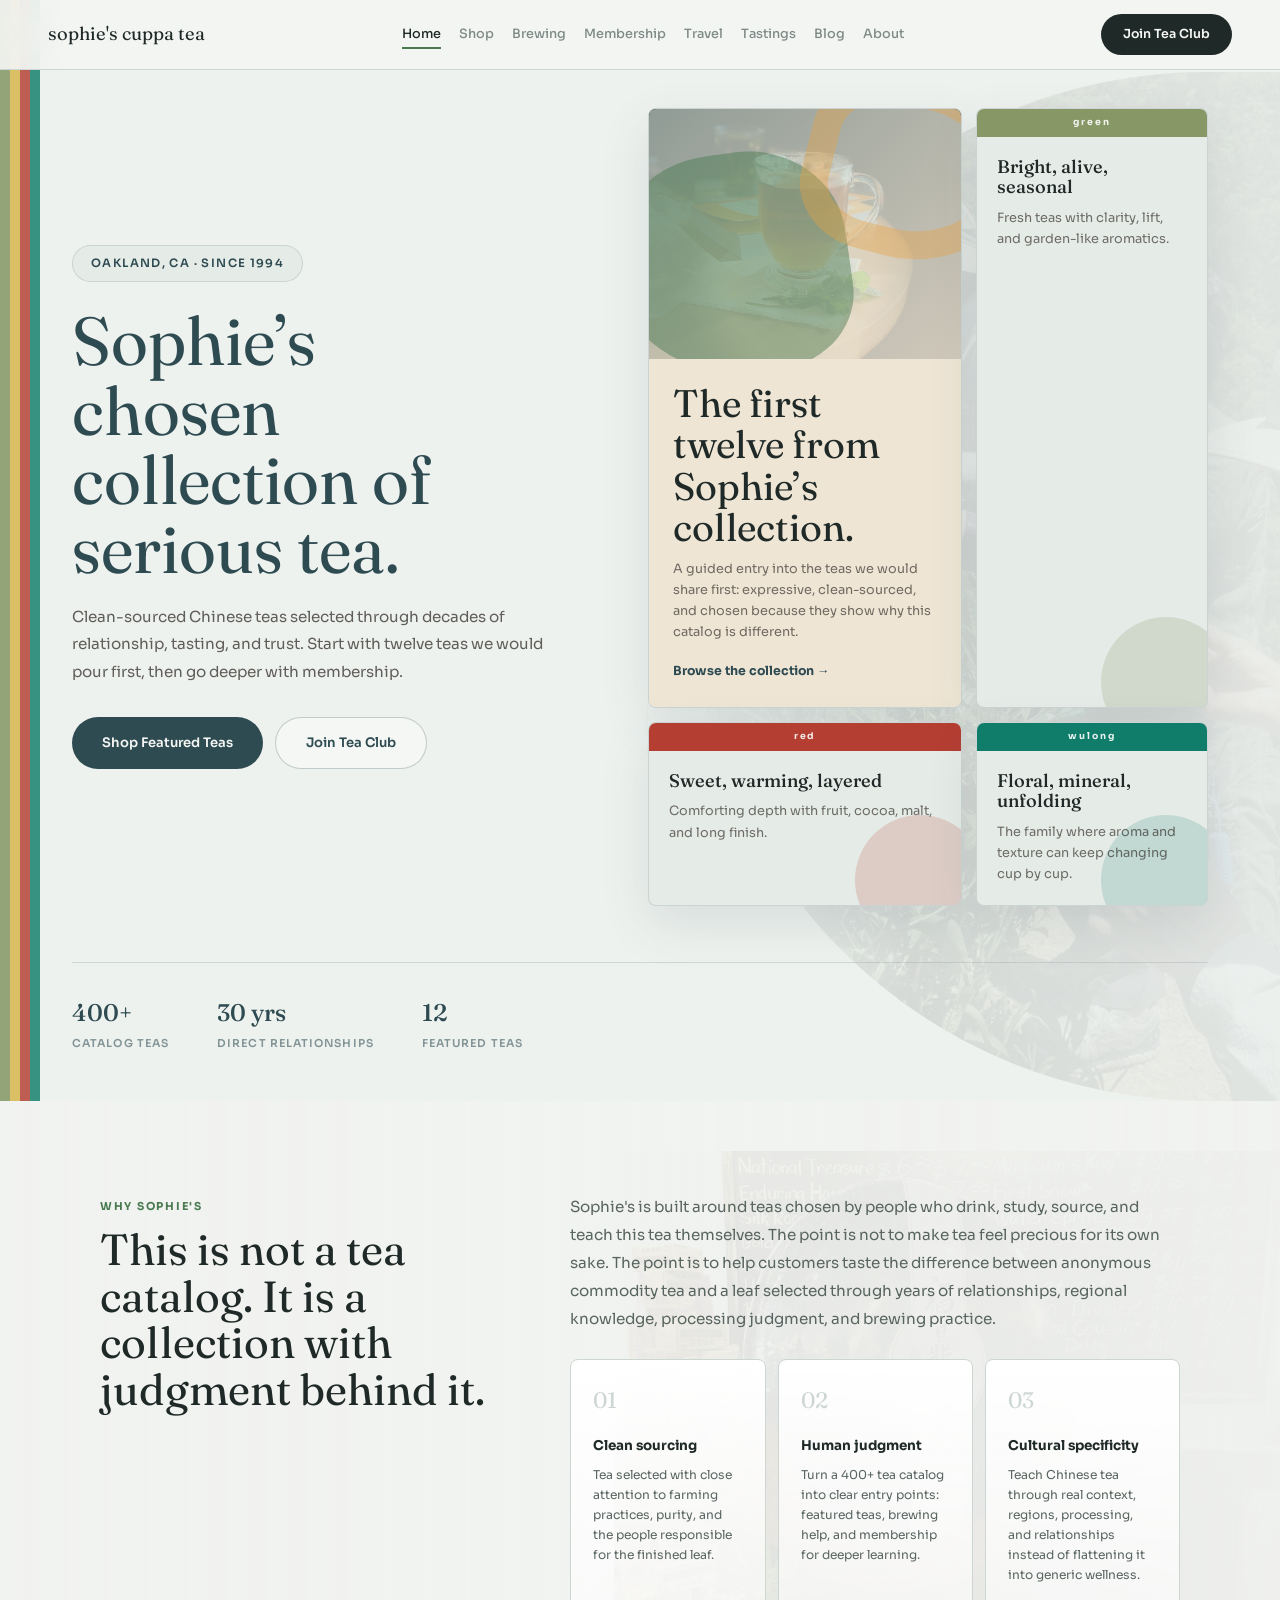
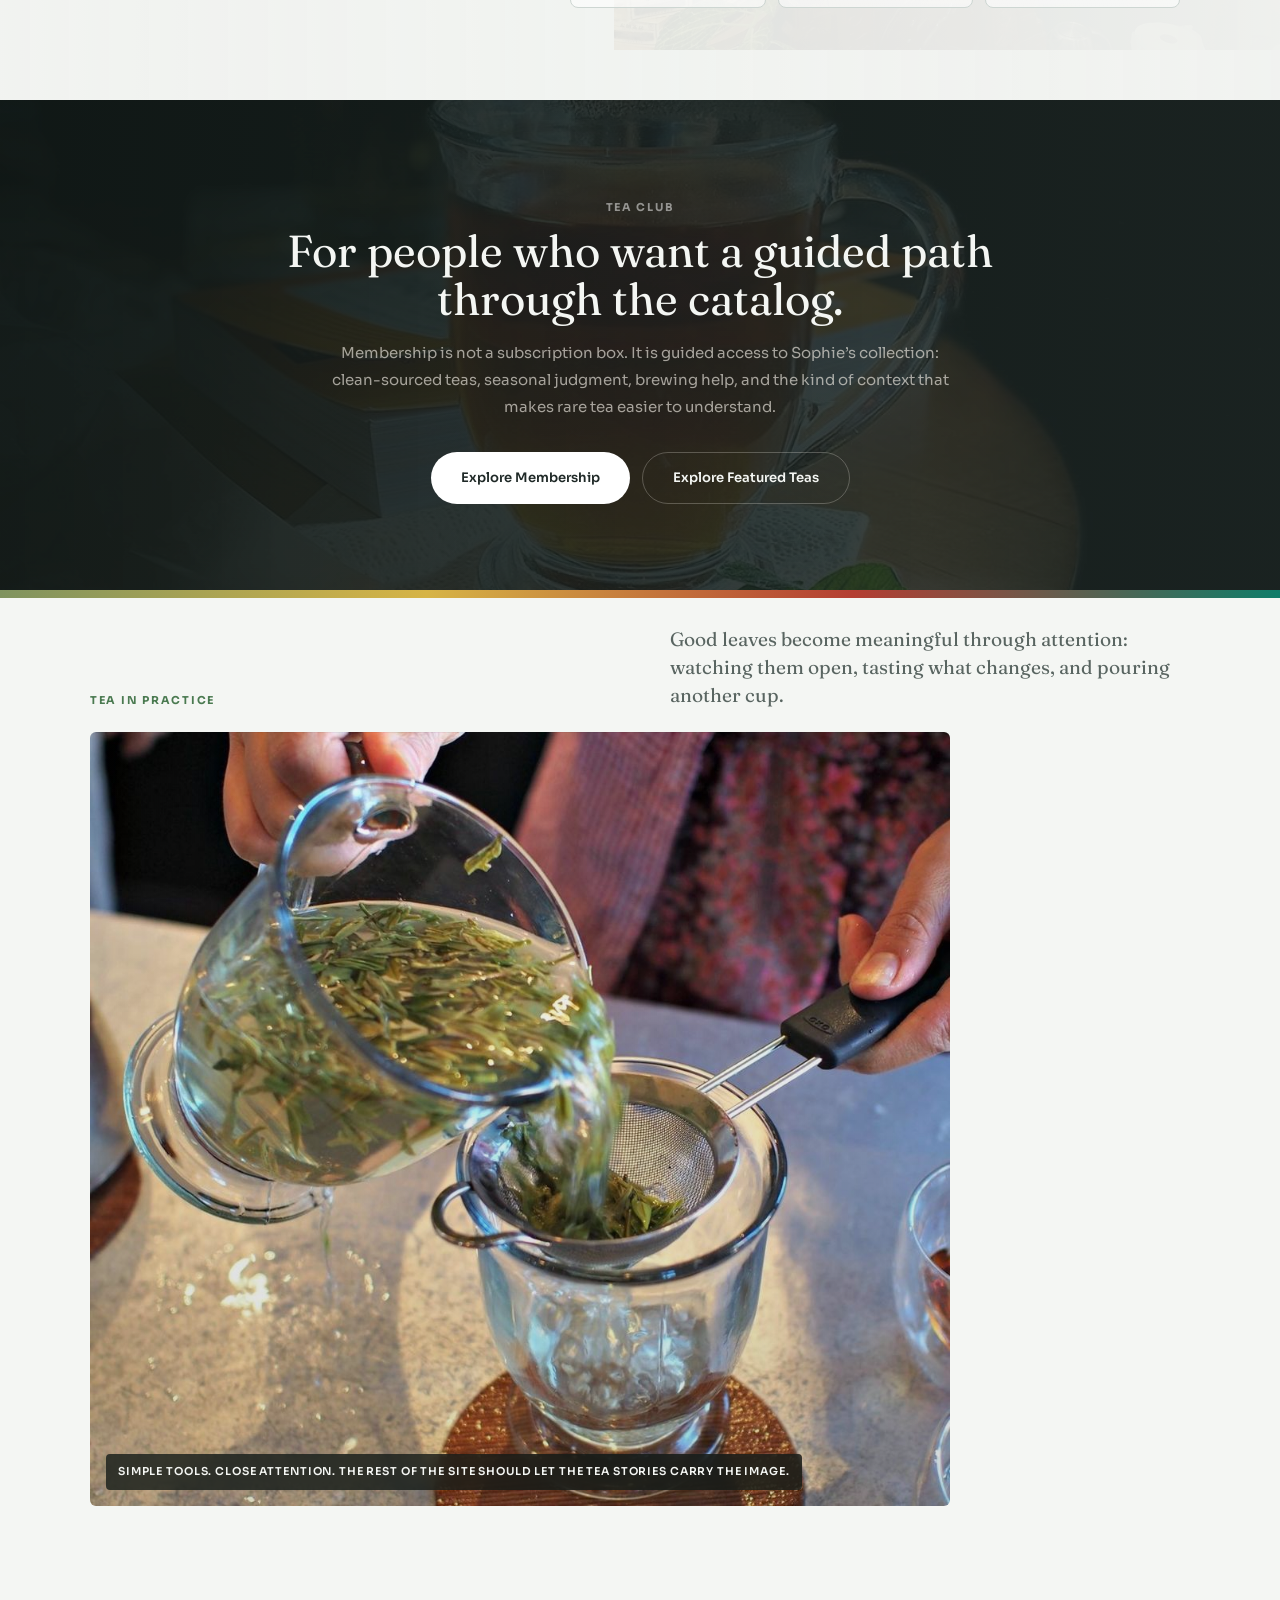
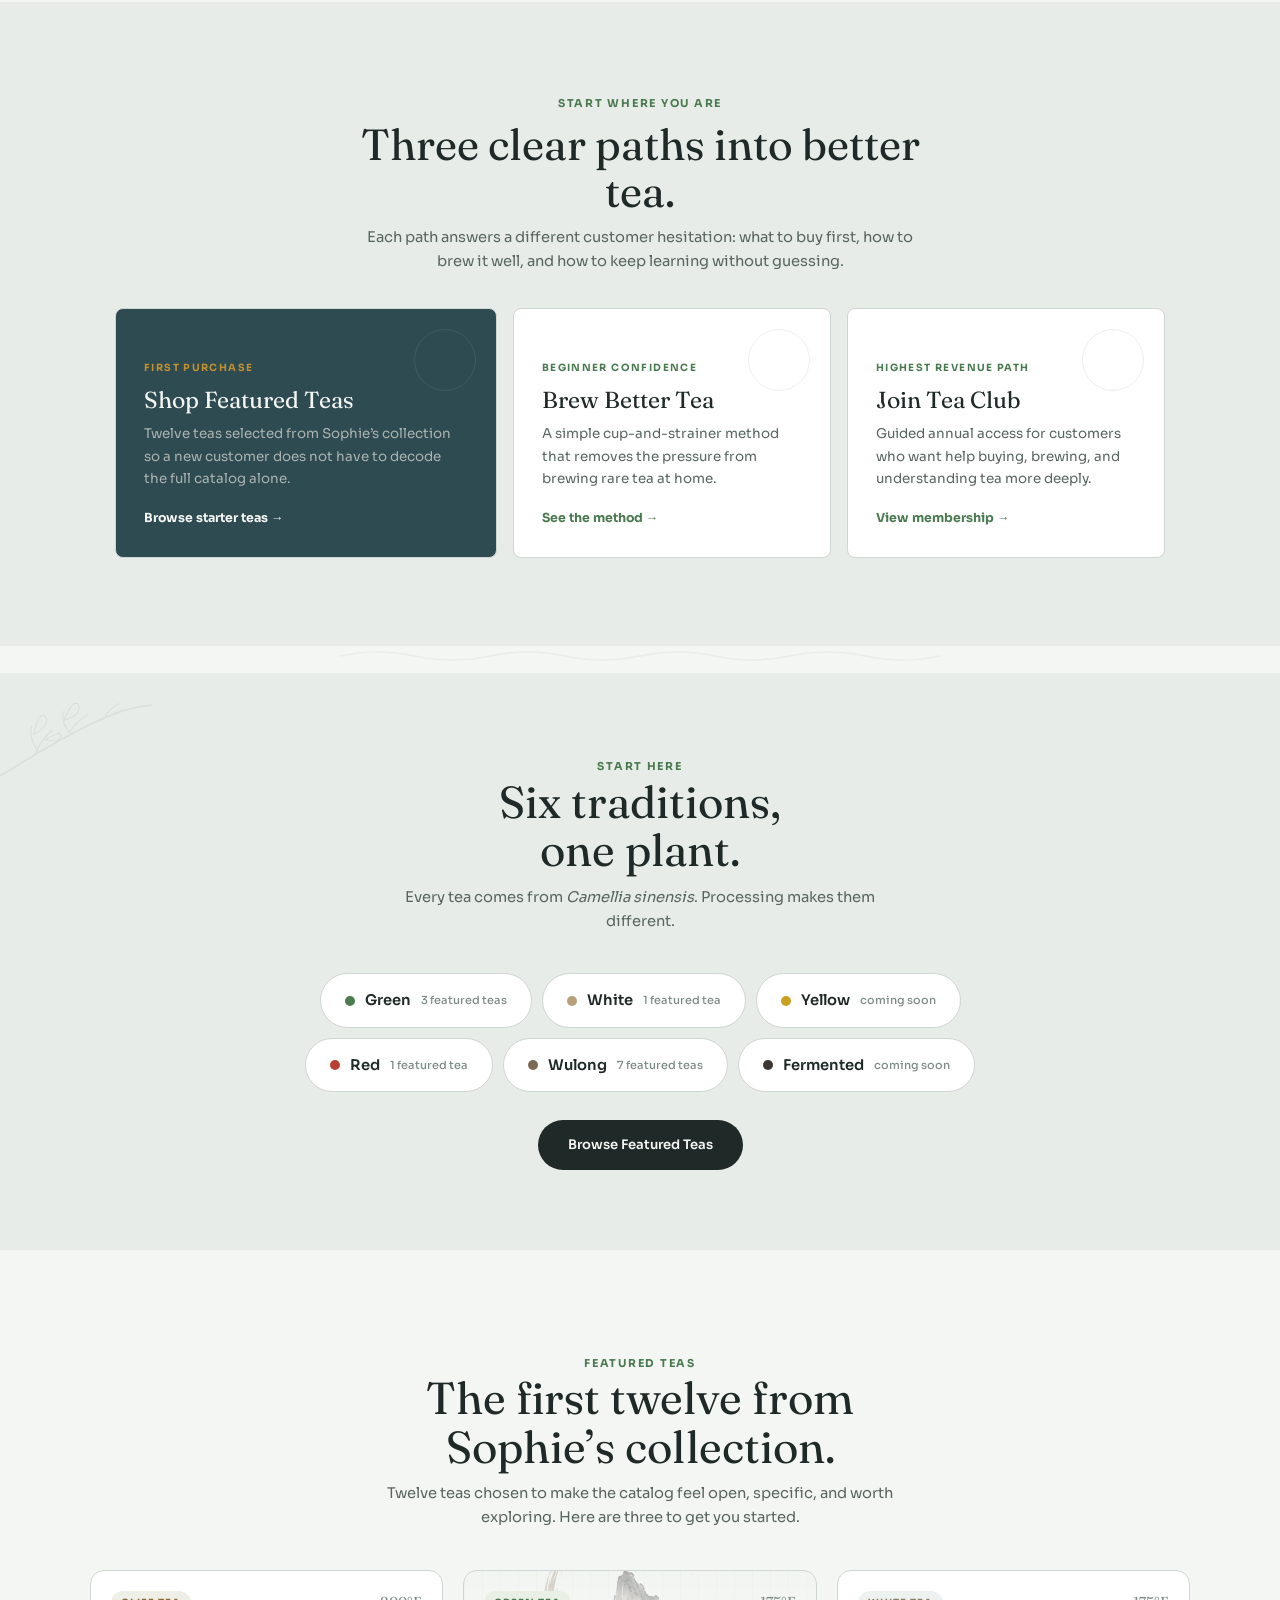
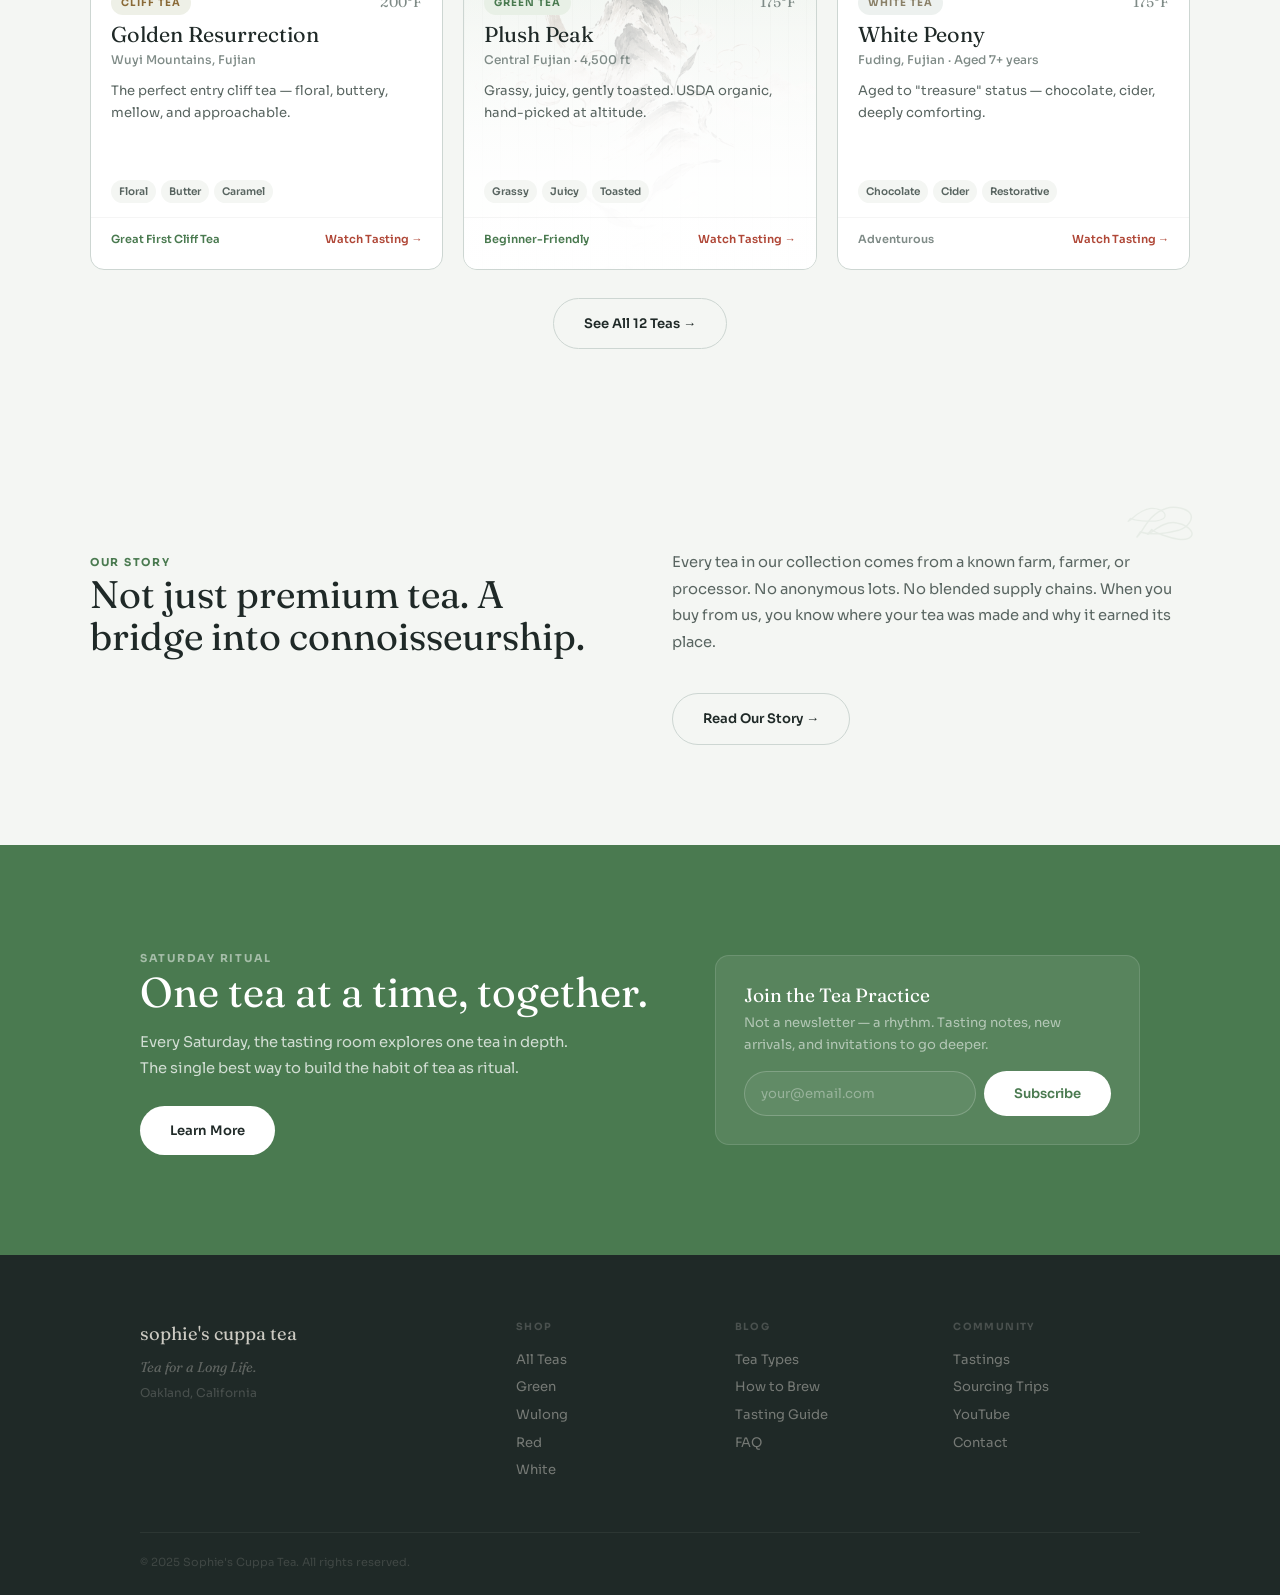
==== commit 27af8efd: "Make Blog page separate from brewing method" ====
--- a/index.html
+++ b/index.html
@@ -36,7 +36,7 @@
         <a href="membership.html">Membership</a>
         <a href="travel.html">Travel</a>
         <a href="tastings.html">Tastings</a>
-        <a href="learn.html">Learn</a>
+        <a href="learn.html">Blog</a>
         <a href="about.html">About</a>
       </div>
       <a href="membership.html" class="nav-btn">Join Tea Club</a>
@@ -284,7 +284,7 @@
         </div>
         <div class="footer-cols">
           <div class="footer-col"><h4>Shop</h4><a href="shop.html">All Teas</a><a href="shop.html">Green</a><a href="shop.html">Wulong</a><a href="shop.html">Red</a><a href="shop.html">White</a></div>
-          <div class="footer-col"><h4>Learn</h4><a href="learn.html">Tea Types</a><a href="learn.html">How to Brew</a><a href="learn.html">Tasting Guide</a><a href="learn.html">FAQ</a></div>
+          <div class="footer-col"><h4>Blog</h4><a href="learn.html">Tea Types</a><a href="brewing.html">How to Brew</a><a href="learn.html">Tasting Guide</a><a href="learn.html">FAQ</a></div>
           <div class="footer-col"><h4>Community</h4><a href="tastings.html">Tastings</a><a href="travel.html">Sourcing Trips</a><a href="https://www.youtube.com/@sophiescuppatea6726" target="_blank" rel="noopener">YouTube</a><a href="about.html">Contact</a></div>
         </div>
       </div>
--- a/styles.css
+++ b/styles.css
@@ -929,7 +929,7 @@
   padding-top: 16px;
 }
 .card--plush-peak-art {
-  --card-story-art: url("./img/plush-peak-story-art.png");
+  --card-story-art: url("./img/plush-peak-story-art-transparent.png");
   --mark-bg: #dfe9de;
 }
 .card--golden-osmanthus-art {
@@ -1007,7 +1007,7 @@
   text-transform: uppercase;
   color: rgba(31,41,39,0.48);
 }
-.card-mark--plush-peak { --story-art: url("./img/plush-peak-story-art.png"); }
+.card-mark--plush-peak { --story-art: url("./img/plush-peak-story-art-transparent.png"); }
 .card-mark--golden-osmanthus { --story-art: url("./img/golden-osmanthus-story-art.png"); }
 .card .card-mark {
   display: none;
@@ -1347,8 +1347,8 @@
   font-size: 0.92rem;
   line-height: 1.82;
 }
-.membership-buy { padding: 40px 48px 90px; }
-.membership-buy-grid { max-width: 1050px; margin: 0 auto; display: grid; grid-template-columns: 1.25fr 0.75fr; gap: 28px; align-items: start; }
+.membership-buy { padding: 18px 48px 72px; }
+.membership-buy-grid { max-width: 1050px; margin: 0 auto; display: grid; grid-template-columns: 0.75fr 1.25fr; gap: 28px; align-items: start; }
 .membership-story { background: var(--white); border: 1px solid var(--line); border-radius: 14px; padding: 38px; }
 .membership-story h2 { font-size: clamp(1.9rem, 3vw, 2.6rem); margin-top: 8px; }
 .membership-story p { color: var(--mid); margin-top: 14px; }
@@ -1388,11 +1388,68 @@
   display: none;
 }
 .is-plush-peak-session .pdp-grid,
-.is-plush-peak-session .tea-session {
+.is-plush-peak-session .tea-session,
+.is-golden-osmanthus-session .pdp-grid,
+.is-golden-osmanthus-session .tea-session {
   display: none;
 }
-.is-plush-peak-session .plush-clean {
+.is-plush-peak-session .plush-clean,
+.is-golden-osmanthus-session .plush-clean {
   display: block;
+  position: relative;
+  max-width: 1180px;
+  margin: 0 auto;
+}
+.is-plush-peak-session {
+  --editorial-session-bg: url("./img/plush-peak-session-bg-transparent.png");
+  --editorial-story-art: url("./img/plush-peak-story-art-transparent.png");
+  --editorial-accent: var(--red);
+  --editorial-wash-a: rgba(193,169,120,0.12);
+  --editorial-wash-b: rgba(95,112,92,0.12);
+  --editorial-art-opacity: 0.46;
+}
+.is-golden-osmanthus-session {
+  --editorial-session-bg: url("./img/golden-osmanthus-session-bg-transparent.png");
+  --editorial-story-art: url("./img/golden-osmanthus-story-art-transparent.png");
+  --editorial-accent: #b68423;
+  --editorial-wash-a: rgba(217,168,65,0.18);
+  --editorial-wash-b: rgba(133,107,55,0.12);
+  --editorial-art-opacity: 0.5;
+}
+.is-plush-peak-session .plush-clean::before,
+.is-golden-osmanthus-session .plush-clean::before {
+  content: '';
+  position: absolute;
+  z-index: 0;
+  left: 50%;
+  top: -110px;
+  width: min(138vw, 1680px);
+  height: 1100px;
+  transform: translateX(-50%);
+  background:
+    linear-gradient(90deg, rgba(244,246,243,0.9), rgba(244,246,243,0.14) 26%, rgba(244,246,243,0.2) 74%, rgba(244,246,243,0.92)),
+    linear-gradient(180deg, rgba(244,246,243,0.72), rgba(244,246,243,0.08) 22%, rgba(244,246,243,0.18) 68%, rgba(244,246,243,0.98)),
+    var(--editorial-session-bg) center top / auto 100% no-repeat;
+  opacity: 0.88;
+  -webkit-mask-image: radial-gradient(ellipse at 50% 40%, #000 0 34%, rgba(0,0,0,0.62) 56%, transparent 92%);
+  mask-image: radial-gradient(ellipse at 50% 40%, #000 0 34%, rgba(0,0,0,0.62) 56%, transparent 92%);
+  pointer-events: none;
+}
+.is-plush-peak-session .plush-clean::after,
+.is-golden-osmanthus-session .plush-clean::after {
+  content: '';
+  position: absolute;
+  z-index: 0;
+  right: -210px;
+  top: 470px;
+  width: min(68vw, 820px);
+  height: 760px;
+  background: var(--editorial-story-art) center / 82% auto no-repeat;
+  filter: saturate(0.52) blur(0.2px);
+  opacity: var(--editorial-art-opacity, 0.46);
+  -webkit-mask-image: radial-gradient(ellipse at 52% 48%, #000 0 30%, rgba(0,0,0,0.56) 56%, transparent 90%);
+  mask-image: radial-gradient(ellipse at 52% 48%, #000 0 30%, rgba(0,0,0,0.56) 56%, transparent 90%);
+  pointer-events: none;
 }
 .plush-clean-hero {
   display: grid;
@@ -1492,15 +1549,16 @@
   margin-top: 22px;
 }
 .plush-size-row button {
-  border: 1px solid var(--line);
+  border: 1px solid rgba(47,75,82,0.18);
   border-radius: 8px;
-  background: var(--paper);
+  background: var(--white);
   padding: 12px;
   color: var(--ink);
   font-family: var(--font);
   font-size: 0.82rem;
   font-weight: 700;
   text-align: left;
+  box-shadow: 0 8px 18px rgba(31,41,39,0.04);
 }
 .plush-size-row button small {
   display: block;
@@ -1579,33 +1637,467 @@
 }
 .plush-blog-actions a {
   display: inline-flex;
+  align-items: center;
   justify-content: center;
-  border: 1px solid var(--line);
+  gap: 8px;
+  border: 1px solid rgba(47,75,82,0.18);
   border-radius: 999px;
   padding: 12px 18px;
   color: var(--ink);
+  background: var(--white);
   font-size: 0.78rem;
   font-weight: 700;
   text-decoration: none;
+  box-shadow: 0 8px 18px rgba(31,41,39,0.04);
 }
 .plush-blog-actions a:first-child {
   border-color: var(--ink);
   background: var(--ink);
   color: var(--paper);
 }
-.is-plush-peak-session {
+.youtube-action-icon {
+  position: relative;
+  display: inline-flex;
+  width: 18px;
+  height: 13px;
+  flex: 0 0 auto;
+  align-items: center;
+  justify-content: center;
+  border-radius: 4px;
+  background: #d3382f;
+}
+.youtube-action-icon::before {
+  content: '';
+  width: 0;
+  height: 0;
+  margin-left: 1px;
+  border-top: 3.5px solid transparent;
+  border-bottom: 3.5px solid transparent;
+  border-left: 6px solid var(--paper);
+}
+.plush-dossier {
+  position: relative;
+  z-index: 1;
+  display: grid;
+  grid-template-columns: minmax(0, 1fr) 292px;
+  gap: 24px;
+  align-items: start;
+  padding: 10px 0 34px;
+}
+.plush-dossier-main {
+  position: relative;
+  min-height: 500px;
+  padding: 36px 42px;
+  border: 0;
+  border-radius: 0;
+  background: transparent;
+  overflow: hidden;
+}
+.plush-dossier-main::before {
+  content: '';
+  position: absolute;
+  inset: 0;
   background:
+    linear-gradient(90deg, rgba(138,106,56,0.05) 0 1px, transparent 1px 100%),
+    linear-gradient(rgba(138,106,56,0.04) 0 1px, transparent 1px 100%);
+  background-size: 34px 34px;
+  opacity: 0.35;
+  pointer-events: none;
+}
+.plush-dossier-kicker {
+  display: flex;
+  flex-wrap: wrap;
+  gap: 8px;
+  max-width: 620px;
+}
+.plush-dossier-kicker span {
+  border: 1px solid rgba(47,75,82,0.14);
+  border-radius: 999px;
+  background: rgba(255,255,255,0.62);
+  padding: 6px 11px;
+  font-size: 0.62rem;
+  font-weight: 700;
+  letter-spacing: 0.08em;
+  text-transform: uppercase;
+  color: var(--green);
+}
+.plush-dossier h1 {
+  position: relative;
+  z-index: 1;
+  max-width: 10ch;
+  margin-top: 34px;
+  font-size: clamp(4.25rem, 9.2vw, 8.2rem);
+  line-height: 0.92;
+  text-wrap: balance;
+}
+.plush-dossier-deck {
+  position: relative;
+  z-index: 1;
+  max-width: 640px;
+  margin-top: 24px;
+  font-family: var(--serif);
+  font-size: clamp(1.2rem, 1.65vw, 1.56rem);
+  line-height: 1.62;
+  color: var(--mid);
+  text-wrap: pretty;
+}
+.plush-dossier-art {
+  display: none;
+}
+.plush-dossier-art img {
+  width: 100%;
+  height: auto;
+}
+.plush-dossier-buy {
+  position: sticky;
+  top: 96px;
+  margin-top: 0;
+  border: 0;
+  border-top: 2px solid rgba(47,75,82,0.18);
+  border-bottom: 1px solid rgba(47,75,82,0.16);
+  border-radius: 0;
+  background: rgba(247,242,234,0.8);
+  box-shadow: none;
+}
+.plush-dossier-buy .plush-add {
+  background: var(--ink);
+  color: var(--paper);
+  box-shadow: 0 12px 26px rgba(31,41,39,0.14);
+}
+.plush-photo-drawer {
+  position: relative;
+  z-index: 1;
+  display: grid;
+  grid-template-columns: minmax(280px, 0.72fr) minmax(260px, 360px);
+  gap: 42px;
+  align-items: center;
+  margin: 34px 0 8px;
+  padding: 28px 0;
+  border-top: 1px solid rgba(47,75,82,0.12);
+  border-bottom: 1px solid rgba(47,75,82,0.1);
+}
+.plush-photo-drawer h2 {
+  max-width: 15ch;
+  margin-top: 8px;
+  font-size: clamp(1.45rem, 2.1vw, 2.1rem);
+  line-height: 1.08;
+  text-wrap: balance;
+}
+.plush-photo-drawer p {
+  max-width: 520px;
+  margin-top: 10px;
+  color: var(--mid);
+  font-size: 0.84rem;
+  line-height: 1.72;
+  text-wrap: pretty;
+}
+.plush-photo-strip {
+  display: flex;
+  justify-content: end;
+}
+.plush-photo-thumb {
+  position: relative;
+  display: block;
+  width: min(100%, 320px);
+  min-height: 260px;
+  overflow: hidden;
+  border: 1px solid rgba(47,75,82,0.14);
+  border-radius: 8px;
+  background: var(--white);
+  color: var(--paper);
+  box-shadow: 0 14px 34px rgba(31,41,39,0.06);
+}
+.plush-photo-thumb--leaf img {
+  object-fit: contain;
+  padding: 18px;
+  background: #f7f4ee;
+}
+.plush-photo-thumb img {
+  width: 100%;
+  height: 100%;
+  min-height: 260px;
+  object-fit: cover;
+  filter: saturate(0.76) contrast(0.92);
+  transition: transform 0.35s var(--ease), filter 0.35s var(--ease);
+}
+.plush-photo-thumb::after {
+  content: '';
+  position: absolute;
+  inset: 0;
+  background: linear-gradient(180deg, transparent 36%, rgba(17,25,23,0.72));
+  pointer-events: none;
+}
+.plush-photo-thumb span {
+  position: absolute;
+  z-index: 1;
+  left: 12px;
+  right: 12px;
+  bottom: 10px;
+  font-size: 0.62rem;
+  font-weight: 700;
+  letter-spacing: 0.08em;
+  text-transform: uppercase;
+}
+.plush-photo-thumb:hover img {
+  transform: scale(1.04);
+  filter: saturate(0.94) contrast(0.98);
+}
+.plush-field-guide {
+  position: relative;
+  z-index: 1;
+  margin-top: 6px;
+  min-height: 780px;
+  border: 0;
+  border-radius: 0;
+  background:
+    linear-gradient(180deg, rgba(138,106,56,0.22), rgba(138,106,56,0.22)) left top / 100% 1px no-repeat,
+    linear-gradient(180deg, rgba(138,106,56,0.16), rgba(138,106,56,0.16)) left bottom / 100% 1px no-repeat;
+  box-shadow: none;
+  overflow: visible;
+}
+.plush-field-guide::before {
+  content: '';
+  position: absolute;
+  right: -210px;
+  top: -156px;
+  width: min(70vw, 830px);
+  height: 720px;
+  background: var(--editorial-story-art) center / 84% auto no-repeat;
+  filter: saturate(0.55) blur(0.2px);
+  opacity: 0.34;
+  -webkit-mask-image: radial-gradient(ellipse at 52% 48%, #000 0 28%, rgba(0,0,0,0.56) 54%, transparent 88%);
+  mask-image: radial-gradient(ellipse at 52% 48%, #000 0 28%, rgba(0,0,0,0.56) 54%, transparent 88%);
+  pointer-events: none;
+}
+.plush-field-guide::after {
+  content: 'FIELD NOTES';
+  position: absolute;
+  left: 0;
+  top: 118px;
+  writing-mode: vertical-rl;
+  transform: rotate(180deg);
+  padding: 18px 8px;
+  background: rgba(138,106,56,0.08);
+  color: rgba(75,58,36,0.7);
+  font-family: var(--serif);
+  font-size: 1.55rem;
+  font-weight: 700;
+  letter-spacing: 0.08em;
+}
+.plush-field-guide-head {
+  position: relative;
+  z-index: 1;
+  display: grid;
+  grid-template-columns: minmax(300px, 0.66fr) minmax(360px, 1fr);
+  gap: 52px;
+  padding: 46px 46px 22px 86px;
+}
+.plush-field-guide-head h2 {
+  max-width: 15ch;
+  margin-top: 8px;
+  font-size: clamp(2.25rem, 3.6vw, 3.85rem);
+  line-height: 1.04;
+  text-wrap: balance;
+}
+.plush-field-guide-head p {
+  align-self: end;
+  max-width: 680px;
+  color: var(--mid);
+  font-family: var(--serif);
+  font-size: 1.08rem;
+  line-height: 1.72;
+  text-wrap: pretty;
+}
+.plush-field-spread {
+  position: relative;
+  z-index: 1;
+  display: grid;
+  grid-template-columns: minmax(0, 1fr) minmax(0, 1fr);
+  gap: 22px 52px;
+  padding: 20px 46px 50px 86px;
+}
+.plush-field-spread::before {
+  content: '';
+  position: absolute;
+  left: -150px;
+  bottom: -138px;
+  width: min(72%, 720px);
+  height: 560px;
+  background: var(--editorial-session-bg) left bottom / 120% auto no-repeat;
+  filter: saturate(0.38) contrast(0.92);
+  opacity: 0.32;
+  -webkit-mask-image: radial-gradient(ellipse at 38% 60%, #000 0 28%, rgba(0,0,0,0.52) 54%, transparent 88%);
+  mask-image: radial-gradient(ellipse at 38% 60%, #000 0 28%, rgba(0,0,0,0.52) 54%, transparent 88%);
+  pointer-events: none;
+}
+.plush-field-spread::after {
+  content: '';
+  position: absolute;
+  inset: 0;
+  background:
+    linear-gradient(90deg, rgba(138,106,56,0.045) 0 1px, transparent 1px 100%),
+    linear-gradient(rgba(138,106,56,0.035) 0 1px, transparent 1px 100%);
+  background-size: 28px 28px;
+  opacity: 0.6;
+  pointer-events: none;
+}
+.plush-field-note {
+  position: relative;
+  z-index: 1;
+  border-top: 1px solid rgba(138,106,56,0.4);
+  padding-top: 14px;
+}
+.plush-field-note--wide {
+  padding-right: 22px;
+}
+.plush-field-note span {
+  display: block;
+  margin-bottom: 8px;
+  color: var(--editorial-accent, var(--red));
+  font-family: var(--serif);
+  font-size: 1.12rem;
+  font-style: italic;
+}
+.plush-field-note h3 {
+  max-width: 24ch;
+  font-size: clamp(1.22rem, 1.72vw, 1.62rem);
+  line-height: 1.2;
+  text-wrap: balance;
+}
+.plush-field-note p {
+  margin-top: 11px;
+  color: var(--ink);
+  font-size: 0.88rem;
+  line-height: 1.78;
+  word-spacing: 0;
+  text-wrap: pretty;
+}
+.plush-field-note--callout {
+  padding: 20px;
+  border: 0;
+  border-top: 4px solid rgba(138,106,56,0.58);
+  border-bottom: 1px solid rgba(138,106,56,0.28);
+  background: rgba(255,255,232,0.18);
+  box-shadow: none;
+}
+.plush-dossier-notes {
+  display: grid;
+  grid-template-columns: repeat(4, 1fr);
+  gap: 0;
+  border-top: 1px solid rgba(47,75,82,0.14);
+  border-left: 1px solid rgba(47,75,82,0.14);
+}
+.plush-dossier-notes article {
+  min-height: 310px;
+  padding: 24px;
+  border-right: 1px solid rgba(47,75,82,0.14);
+  border-bottom: 1px solid rgba(47,75,82,0.14);
+  background: rgba(255,255,255,0.42);
+}
+.plush-dossier-notes span {
+  display: block;
+  margin-bottom: 18px;
+  font-size: 0.62rem;
+  font-weight: 700;
+  letter-spacing: 0.14em;
+  text-transform: uppercase;
+  color: var(--green);
+}
+.plush-dossier-notes h2 {
+  font-size: clamp(1.28rem, 2vw, 1.72rem);
+}
+.plush-dossier-notes p {
+  margin-top: 14px;
+  color: var(--mid);
+  font-size: 0.84rem;
+  line-height: 1.72;
+}
+.plush-dossier-deep-dive {
+  position: relative;
+  z-index: 1;
+  display: grid;
+  grid-template-columns: minmax(0, 1fr) auto;
+  gap: 32px;
+  align-items: end;
+  margin-top: 42px;
+  padding: 34px 0 4px;
+  border-top: 1px solid rgba(47,75,82,0.14);
+}
+.plush-dossier-deep-dive h2 {
+  max-width: 14ch;
+  margin-top: 8px;
+  font-size: clamp(2rem, 3.1vw, 3rem);
+  line-height: 1.06;
+  text-wrap: balance;
+}
+.plush-dossier-deep-dive p {
+  max-width: 660px;
+  margin-top: 14px;
+  color: var(--mid);
+  font-size: 0.94rem;
+  line-height: 1.8;
+  text-wrap: pretty;
+}
+.is-plush-peak-session,
+.is-golden-osmanthus-session {
+  background:
+    radial-gradient(circle at 12% 20%, var(--editorial-wash-a), transparent 26%),
+    radial-gradient(circle at 88% 56%, var(--editorial-wash-b), transparent 30%),
     var(--paper);
 }
-.is-plush-peak-session .breadcrumbs {
+.is-plush-peak-session .breadcrumbs,
+.is-golden-osmanthus-session .breadcrumbs {
   position: relative;
   z-index: 1;
 }
-.is-plush-peak-session .pdp {
-  position: relative;
-  max-width: 1180px;
+.is-plush-peak-session .pdp,
+.is-golden-osmanthus-session .pdp {
+  position: relative;
+  max-width: none;
   padding-top: 24px;
   padding-bottom: 64px;
+  overflow: hidden;
+}
+.is-plush-peak-session .pdp::before,
+.is-golden-osmanthus-session .pdp::before {
+  content: '';
+  position: absolute;
+  left: 50%;
+  top: -180px;
+  z-index: 0;
+  width: min(148vw, 1760px);
+  height: 1540px;
+  transform: translateX(-50%);
+  background:
+    linear-gradient(90deg, rgba(244,246,243,0.96) 0 8%, rgba(244,246,243,0.34) 24%, rgba(244,246,243,0.42) 74%, rgba(244,246,243,0.98) 100%),
+    linear-gradient(180deg, rgba(244,246,243,0.74), rgba(244,246,243,0.14) 18%, rgba(244,246,243,0.26) 66%, rgba(244,246,243,1)),
+    var(--editorial-session-bg) center top / auto 100% no-repeat;
+  opacity: 0.82;
+  -webkit-mask-image:
+    linear-gradient(90deg, transparent 0, rgba(0,0,0,0.7) 10%, #000 22%, #000 78%, rgba(0,0,0,0.68) 90%, transparent 100%),
+    linear-gradient(180deg, transparent 0, rgba(0,0,0,0.72) 7%, #000 17%, #000 66%, rgba(0,0,0,0.6) 80%, transparent 100%);
+  -webkit-mask-composite: source-in;
+  mask-image:
+    linear-gradient(90deg, transparent 0, rgba(0,0,0,0.7) 10%, #000 22%, #000 78%, rgba(0,0,0,0.68) 90%, transparent 100%),
+    linear-gradient(180deg, transparent 0, rgba(0,0,0,0.72) 7%, #000 17%, #000 66%, rgba(0,0,0,0.6) 80%, transparent 100%);
+  mask-composite: intersect;
+  pointer-events: none;
+}
+.is-plush-peak-session .pdp::after,
+.is-golden-osmanthus-session .pdp::after {
+  content: '';
+  position: absolute;
+  right: max(-220px, calc((100vw - 1180px) / 2 - 280px));
+  top: 390px;
+  z-index: 0;
+  width: min(68vw, 880px);
+  height: 860px;
+  background: var(--editorial-story-art) center / 82% auto no-repeat;
+  filter: saturate(0.52) blur(0.25px);
+  opacity: var(--editorial-art-opacity, 0.46);
+  -webkit-mask-image: radial-gradient(ellipse at 50% 48%, #000 0 28%, rgba(0,0,0,0.54) 56%, transparent 90%);
+  mask-image: radial-gradient(ellipse at 50% 48%, #000 0 28%, rgba(0,0,0,0.54) 56%, transparent 90%);
+  pointer-events: none;
 }
 .is-plush-peak-session .pdp-grid {
   display: none;
@@ -1826,7 +2318,7 @@
   color: rgba(31,41,39,0.46) !important;
 }
 .pdp-image-placeholder.pdp-story-art--plush-peak {
-  --pdp-story-art: url("./img/plush-peak-story-art.png");
+  --pdp-story-art: url("./img/plush-peak-story-art-transparent.png");
   aspect-ratio: 4 / 5;
   background:
     linear-gradient(180deg, rgba(255,255,255,0.62), rgba(244,246,243,0.9)),
@@ -1946,14 +2438,14 @@
   grid-column: span 2;
   background:
     linear-gradient(135deg, rgba(31,41,39,0.92), rgba(47,75,82,0.82)),
-    url("./img/plush-peak-session-bg.png") center 72% / cover;
+    url("./img/plush-peak-session-bg-transparent.png") center 72% / cover;
   color: var(--paper);
 }
 .session-card--blog {
   grid-column: span 1;
   background:
     linear-gradient(180deg, rgba(255,255,255,0.78), rgba(255,255,255,0.92)),
-    url("./img/plush-peak-story-art.png") right 20px top 20px / 42% auto no-repeat;
+    url("./img/plush-peak-story-art-transparent.png") right 20px top 20px / 42% auto no-repeat;
 }
 .is-plush-peak-session .session-card--wide,
 .is-plush-peak-session .session-card--blog {
@@ -2109,7 +2601,7 @@
   padding: 96px 48px;
   background:
     linear-gradient(180deg, rgba(244,246,243,0.86), rgba(244,246,243,0.96)),
-    url("./img/plush-peak-session-bg.png") center / min(1180px, 112vw) auto no-repeat;
+    url("./img/plush-peak-session-bg-transparent.png") center / min(1180px, 112vw) auto no-repeat;
 }
 .travel-map-copy {
   max-width: 620px;
@@ -2275,6 +2767,14 @@
   .pdp-grid { grid-template-columns: 1fr; gap: 24px; } .pdp-media { position: static; }
   .is-plush-peak-session .pdp-grid { grid-template-columns: 1fr; min-height: auto; }
   .plush-clean-hero { grid-template-columns: 0.82fr 1fr; gap: 24px; }
+  .plush-dossier { grid-template-columns: 1fr; gap: 22px; }
+  .plush-dossier-main { min-height: 460px; }
+  .plush-dossier-buy { position: static; }
+  .plush-photo-drawer { grid-template-columns: 1fr; gap: 18px; }
+  .plush-field-guide-head { grid-template-columns: 1fr; gap: 12px; padding-left: 72px; }
+  .plush-field-guide-head p { align-self: start; }
+  .plush-field-spread { grid-template-columns: 1fr 1fr; gap: 24px; padding-left: 72px; }
+  .plush-dossier-notes { grid-template-columns: repeat(2, 1fr); }
   .plush-clean-art { min-height: 420px; }
   .plush-buy { grid-column: 1 / -1; }
   .plush-size-row { grid-template-columns: repeat(3, 1fr); }
@@ -2371,6 +2871,33 @@
   .pdp { padding: 12px 16px 80px; } .pdp-similar { grid-template-columns: 1fr 1fr; }
   .is-plush-peak-session .pdp { padding-top: 24px; }
   .plush-clean-hero { grid-template-columns: 1fr; gap: 18px; padding-top: 8px; padding-bottom: 38px; }
+  .plush-dossier { gap: 18px; padding-top: 8px; padding-bottom: 38px; }
+  .plush-dossier-main {
+    min-height: 500px;
+    padding: 24px;
+    background: transparent;
+  }
+  .plush-dossier h1 { font-size: clamp(3.65rem, 18vw, 5.5rem); line-height: 0.96; }
+  .plush-dossier-deck { font-size: 1.04rem; line-height: 1.66; }
+  .plush-dossier-art { right: 8px; bottom: 10px; width: 52%; opacity: 0.28; }
+  .plush-photo-drawer { gap: 16px; margin-top: 26px; padding: 22px 0; }
+  .plush-photo-drawer h2 { max-width: 14ch; font-size: clamp(1.55rem, 7vw, 2.2rem); }
+  .plush-photo-strip { justify-content: start; }
+  .plush-photo-thumb { width: min(100%, 260px); min-height: 220px; }
+  .plush-photo-thumb img { min-height: 220px; }
+  .plush-field-guide { min-height: 0; }
+  .plush-field-guide::before { right: -140px; top: -92px; width: 460px; height: 380px; opacity: 0.38; }
+  .plush-field-guide::after { display: none; }
+  .plush-field-guide-head { padding: 26px 22px 20px; }
+  .plush-field-guide-head h2 { max-width: 13ch; font-size: clamp(2rem, 9.2vw, 3rem); line-height: 1.06; }
+  .plush-field-guide-head p { font-size: 0.98rem; line-height: 1.68; }
+  .plush-field-spread { grid-template-columns: 1fr; padding: 26px 22px 30px; }
+  .plush-field-spread::before { left: -96px; bottom: -76px; top: auto; width: 420px; height: 320px; opacity: 0.26; }
+  .plush-field-note--wide { grid-row: auto; }
+  .plush-field-note h3 { max-width: 22ch; }
+  .plush-dossier-notes { grid-template-columns: 1fr; }
+  .plush-dossier-notes article { min-height: auto; padding: 22px; }
+  .plush-dossier-deep-dive { grid-template-columns: 1fr; align-items: start; gap: 22px; }
   .plush-clean-art { min-height: 320px; }
   .plush-clean-copy h1 { font-size: clamp(3rem, 18vw, 5rem); }
   .plush-deck { font-size: 1.12rem; }
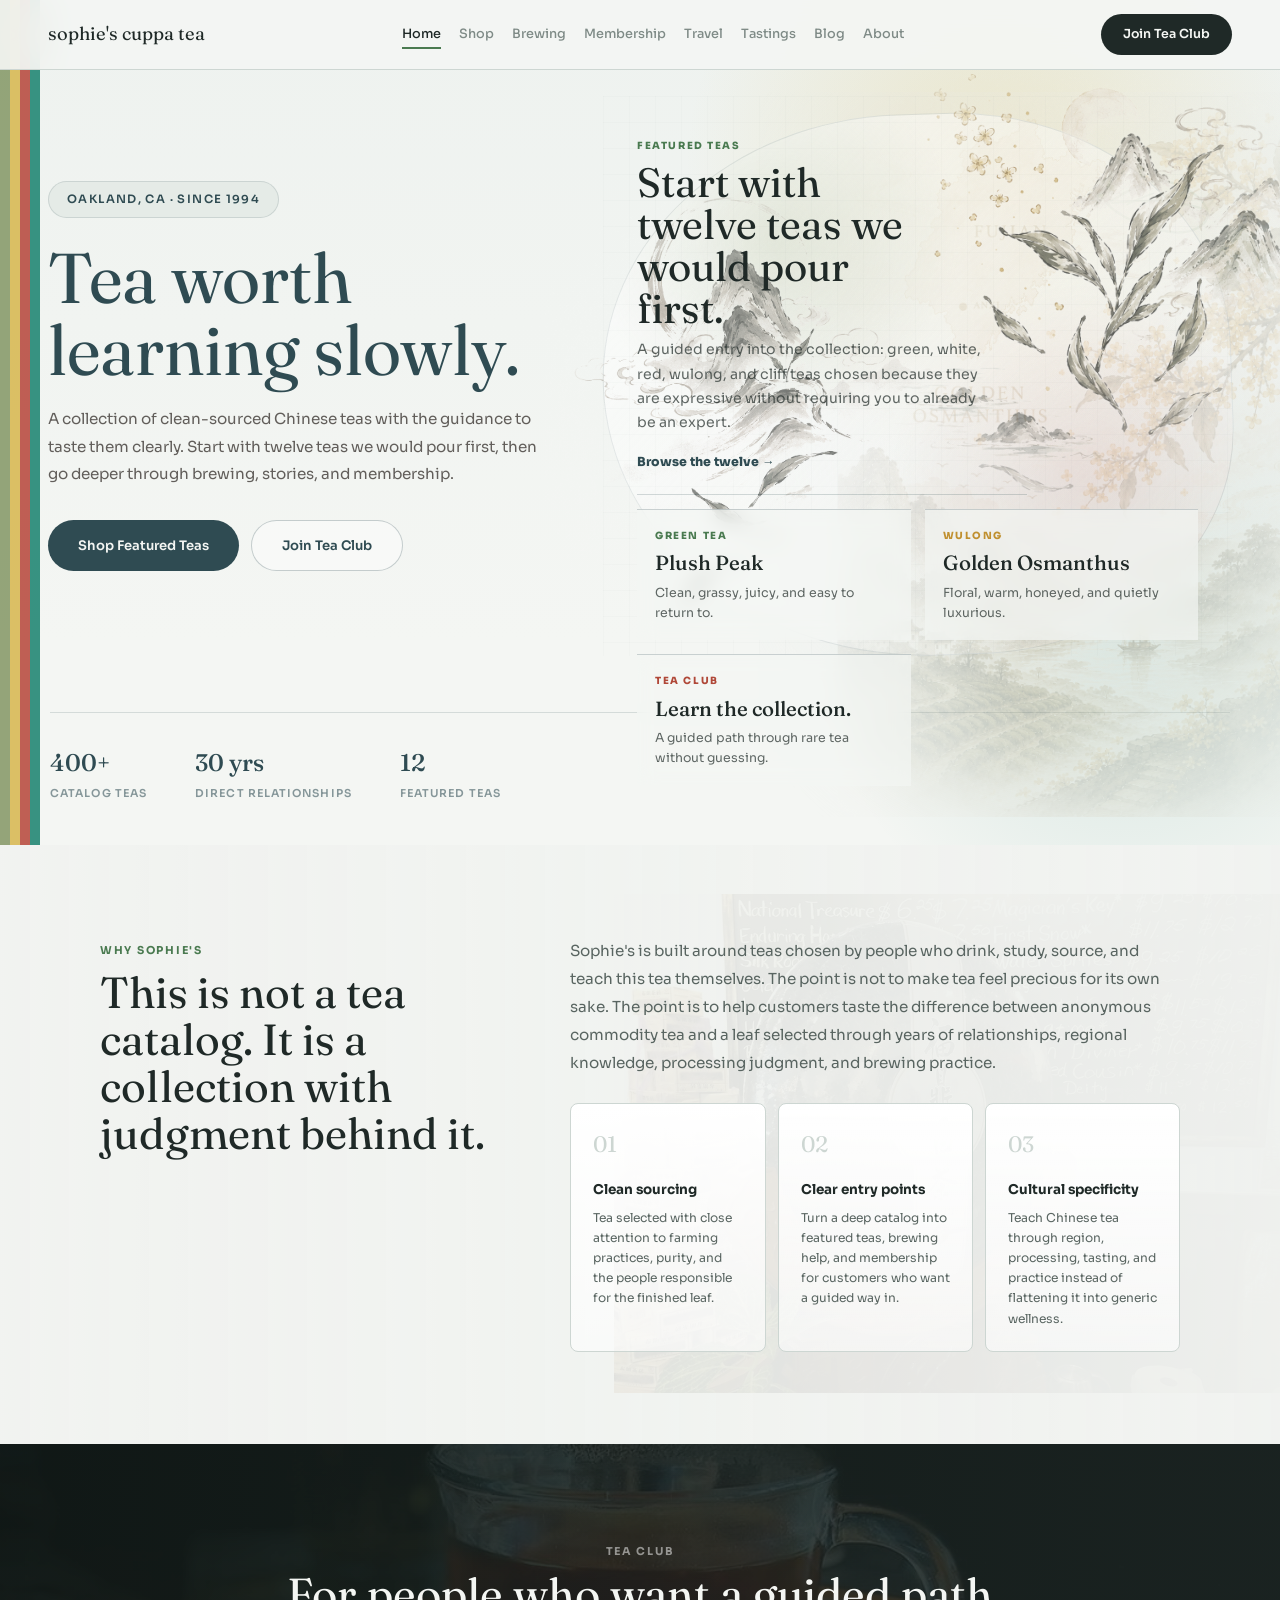
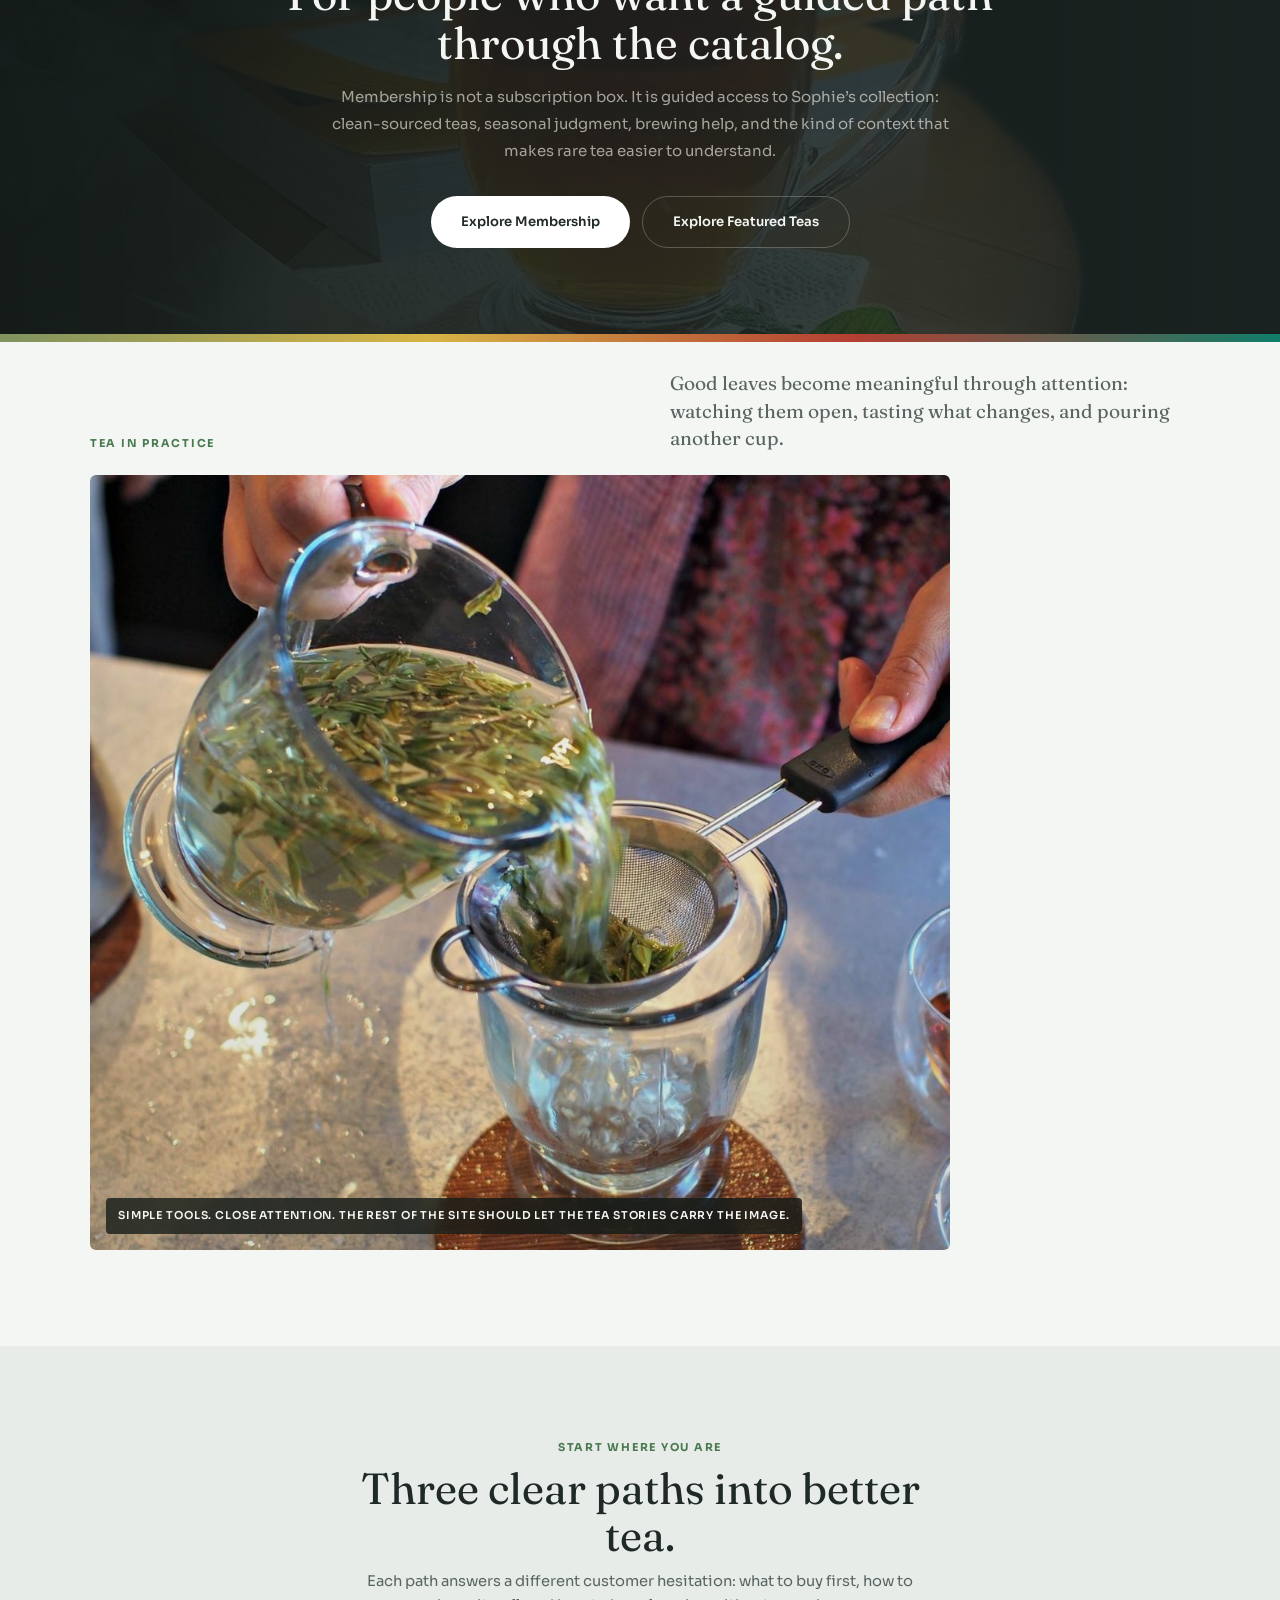
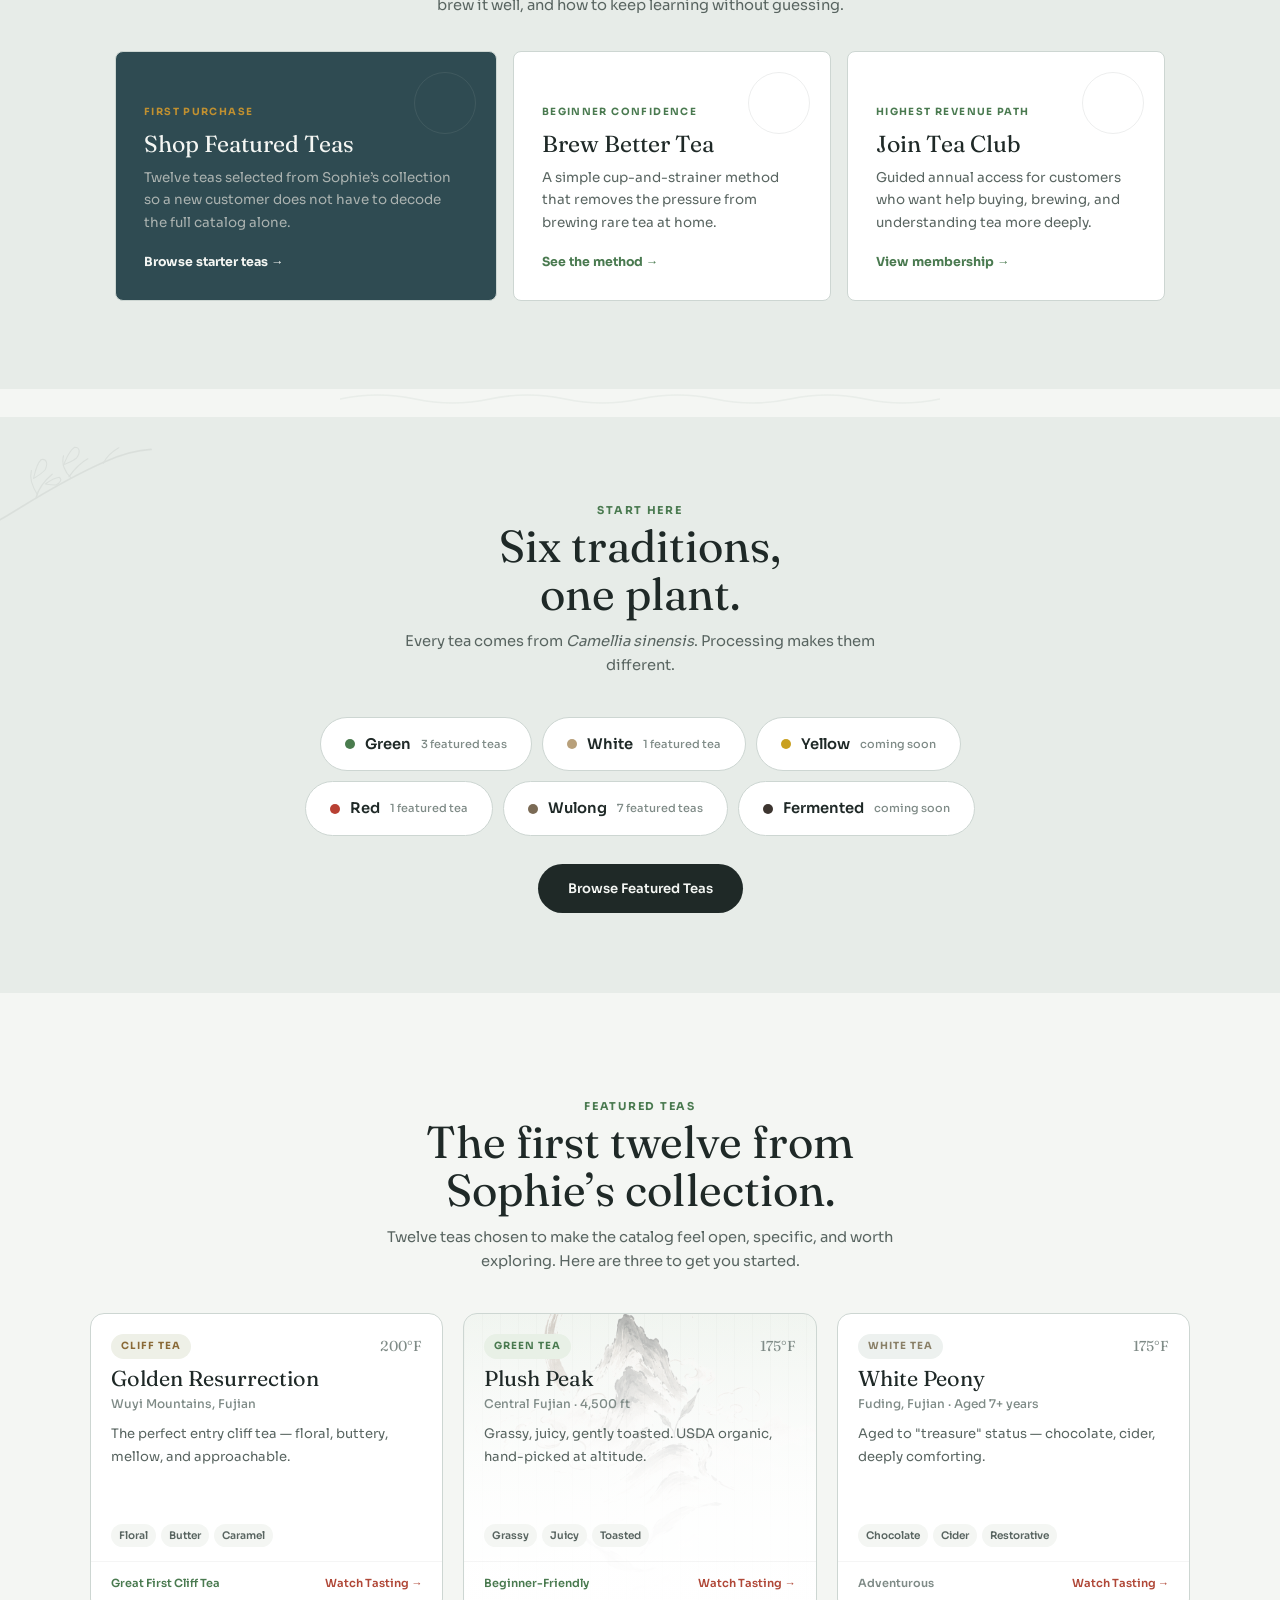
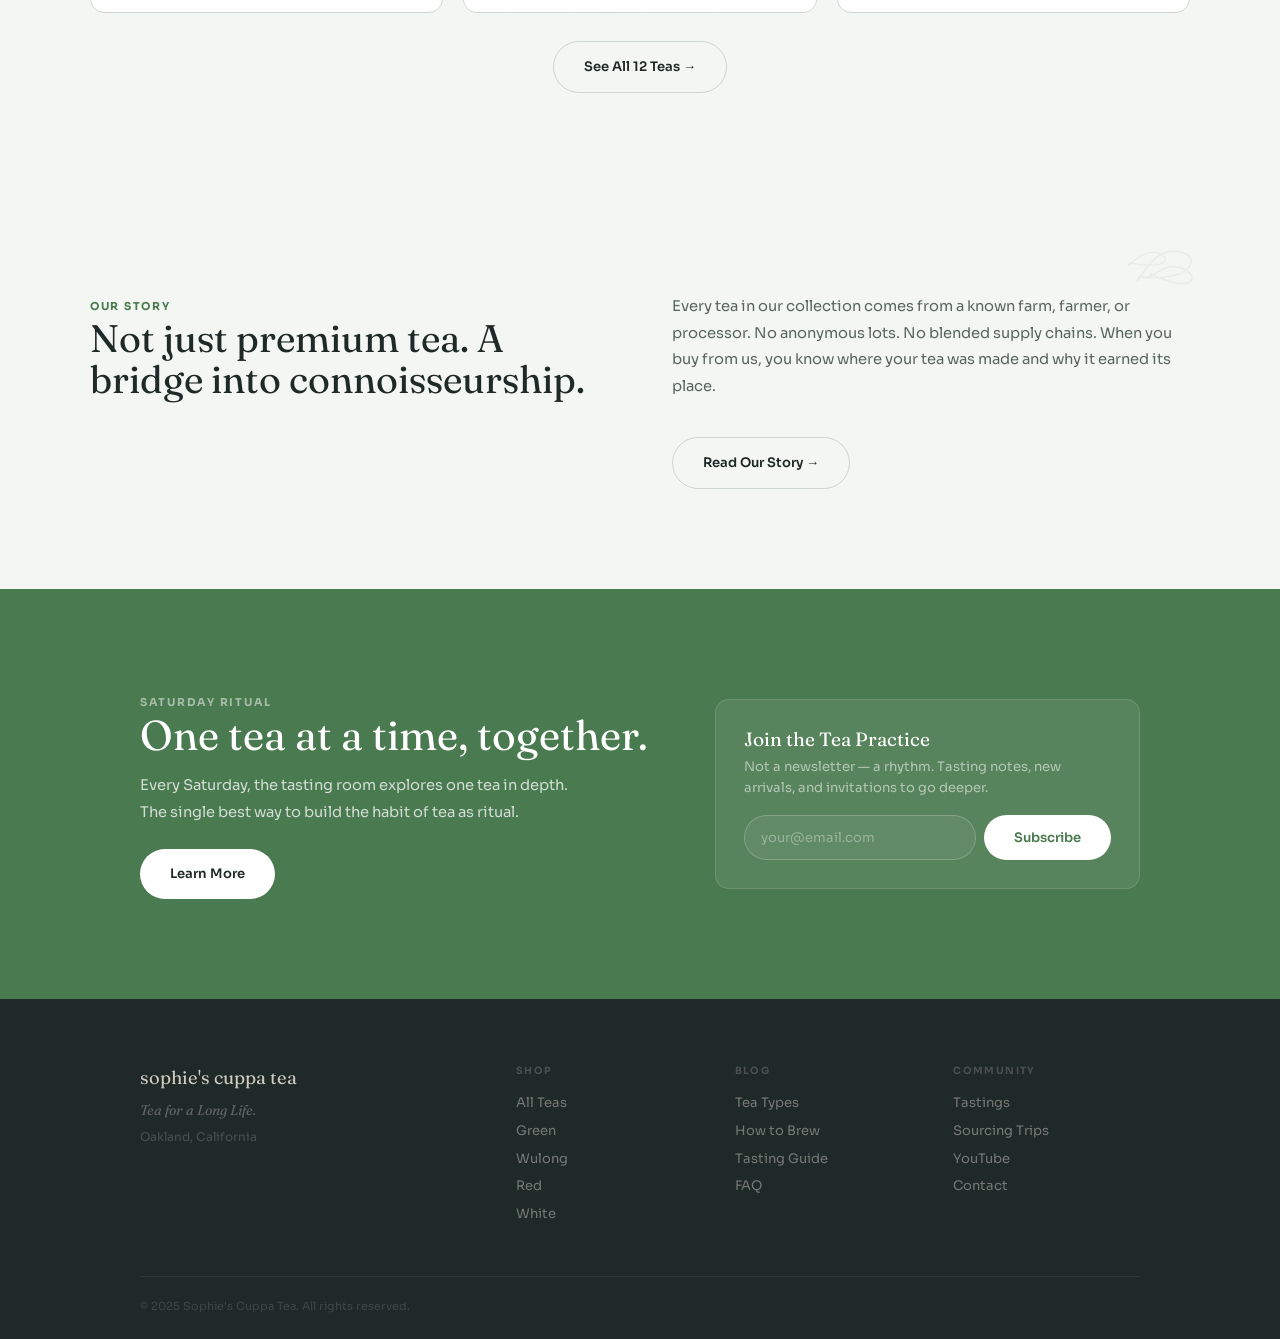
==== commit 883ecea9: "Overhaul homepage editorial spread" ====
--- a/index.html
+++ b/index.html
@@ -8,7 +8,7 @@
     <link rel="preconnect" href="https://fonts.googleapis.com" />
     <link rel="preconnect" href="https://fonts.gstatic.com" crossorigin />
     <link href="https://fonts.googleapis.com/css2?family=Sora:wght@300;400;500;600;700&family=Fraunces:ital,opsz,wght@0,9..144,300..900;1,9..144,300..900&display=swap" rel="stylesheet" />
-    <link rel="stylesheet" href="./styles.css" />
+    <link rel="stylesheet" href="./styles.css?v=home-spread" />
   </head>
   <body>
     <!-- Illustration symbols loaded inline for <use> references -->
@@ -50,38 +50,37 @@
       <svg class="illus illus--hero-steam" width="32" height="64" viewBox="0 0 40 80"><use href="#steam"/></svg>
       <div class="hero-content">
         <div class="hero-pill">Oakland, CA &middot; Since 1994</div>
-        <h1>Sophie’s chosen collection of serious tea.</h1>
-        <p class="hero-sub">Clean-sourced Chinese teas selected through decades of relationship, tasting, and trust. Start with twelve teas we would pour first, then go deeper with membership.</p>
+        <h1>Tea worth learning slowly.</h1>
+        <p class="hero-sub">A collection of clean-sourced Chinese teas with the guidance to taste them clearly. Start with twelve teas we would pour first, then go deeper through brewing, stories, and membership.</p>
         <div class="hero-btns">
           <a href="shop.html" class="btn btn-dark">Shop Featured Teas</a>
           <a href="membership.html" class="btn btn-ghost">Join Tea Club</a>
         </div>
       </div>
-      <div class="family-board" aria-label="Sophie’s tea families and entry points">
-        <div class="family-feature">
-          <span class="family-band family-band--hero">featured teas</span>
-          <div class="family-art"></div>
-          <div class="family-copy">
-            <h2>The first twelve from Sophie’s collection.</h2>
-            <p>A guided entry into the teas we would share first: expressive, clean-sourced, and chosen because they show why this catalog is different.</p>
-            <a href="shop.html">Browse the collection &rarr;</a>
-          </div>
-        </div>
-        <div class="family-card family-card--green">
-          <span class="family-band">green</span>
-          <strong>Bright, alive, seasonal</strong>
-          <p>Fresh teas with clarity, lift, and garden-like aromatics.</p>
-        </div>
-        <div class="family-card family-card--red">
-          <span class="family-band">red</span>
-          <strong>Sweet, warming, layered</strong>
-          <p>Comforting depth with fruit, cocoa, malt, and long finish.</p>
-        </div>
-        <div class="family-card family-card--wulong">
-          <span class="family-band">wulong</span>
-          <strong>Floral, mineral, unfolding</strong>
-          <p>The family where aroma and texture can keep changing cup by cup.</p>
-        </div>
+      <div class="home-spread" aria-label="Sophie’s collection entry points">
+        <div class="home-spread-art home-spread-art--plush" aria-hidden="true"></div>
+        <div class="home-spread-art home-spread-art--golden" aria-hidden="true"></div>
+        <div class="home-spread-note home-spread-note--main">
+          <span>Featured Teas</span>
+          <h2>Start with twelve teas we would pour first.</h2>
+          <p>A guided entry into the collection: green, white, red, wulong, and cliff teas chosen because they are expressive without requiring you to already be an expert.</p>
+          <a href="shop.html">Browse the twelve &rarr;</a>
+        </div>
+        <a class="home-spread-note home-spread-note--green" href="tea.html?name=Plush%20Peak">
+          <span>Green Tea</span>
+          <strong>Plush Peak</strong>
+          <p>Clean, grassy, juicy, and easy to return to.</p>
+        </a>
+        <a class="home-spread-note home-spread-note--gold" href="tea.html?name=Golden%20Osmanthus">
+          <span>Wulong</span>
+          <strong>Golden Osmanthus</strong>
+          <p>Floral, warm, honeyed, and quietly luxurious.</p>
+        </a>
+        <a class="home-spread-note home-spread-note--red" href="membership.html">
+          <span>Tea Club</span>
+          <strong>Learn the collection.</strong>
+          <p>A guided path through rare tea without guessing.</p>
+        </a>
       </div>
       <div class="hero-metrics">
         <div class="metric"><span class="metric-num">400+</span><span class="metric-label">Catalog Teas</span></div>
@@ -101,8 +100,8 @@
           <p>Sophie's is built around teas chosen by people who drink, study, source, and teach this tea themselves. The point is not to make tea feel precious for its own sake. The point is to help customers taste the difference between anonymous commodity tea and a leaf selected through years of relationships, regional knowledge, processing judgment, and brewing practice.</p>
           <div class="thesis-points">
             <div><span>01</span><strong>Clean sourcing</strong><p>Tea selected with close attention to farming practices, purity, and the people responsible for the finished leaf.</p></div>
-            <div><span>02</span><strong>Human judgment</strong><p>Turn a 400+ tea catalog into clear entry points: featured teas, brewing help, and membership for deeper learning.</p></div>
-            <div><span>03</span><strong>Cultural specificity</strong><p>Teach Chinese tea through real context, regions, processing, and relationships instead of flattening it into generic wellness.</p></div>
+            <div><span>02</span><strong>Clear entry points</strong><p>Turn a deep catalog into featured teas, brewing help, and membership for customers who want a guided way in.</p></div>
+            <div><span>03</span><strong>Cultural specificity</strong><p>Teach Chinese tea through region, processing, tasting, and practice instead of flattening it into generic wellness.</p></div>
           </div>
         </div>
       </div>
--- a/styles.css
+++ b/styles.css
@@ -459,13 +459,16 @@
 .hero--label-system {
   max-width: none;
   min-height: auto;
-  grid-template-columns: minmax(340px, 520px) minmax(420px, 560px);
+  grid-template-columns: minmax(340px, 510px) minmax(470px, 640px);
   grid-template-rows: auto auto;
   justify-content: center;
   align-items: center;
-  padding: 108px 48px 48px;
+  padding: 96px 48px 42px;
   gap: 56px;
-  background: #eef2ef;
+  background:
+    radial-gradient(circle at 78% 20%, rgba(214,180,70,0.22), transparent 26%),
+    radial-gradient(circle at 88% 76%, rgba(15,125,105,0.14), transparent 24%),
+    linear-gradient(180deg, #eef2ef, #f4f6f3 76%);
   color: var(--ink);
   overflow: hidden;
 }
@@ -483,18 +486,18 @@
 .hero--label-system::after {
   content: '';
   position: absolute;
-  right: 0;
-  top: 72px;
-  width: min(46vw, 620px);
-  min-width: 180px;
-  height: calc(100% - 72px);
+  right: -120px;
+  top: 92px;
+  width: min(50vw, 720px);
+  min-width: 240px;
+  height: calc(100% - 120px);
   background:
-    linear-gradient(90deg, rgba(238,242,239,0.98), rgba(238,242,239,0.56) 38%, rgba(238,242,239,0.72)),
-    linear-gradient(180deg, rgba(47,75,82,0.08), rgba(47,75,82,0.22)),
-    url("./img/hero-founders.jpg") center / cover;
-  opacity: 0.26;
-  border-radius: 999px 0 0 999px;
-  filter: saturate(0.72);
+    linear-gradient(90deg, rgba(238,242,239,0.96), rgba(238,242,239,0.32) 42%, rgba(238,242,239,0.82)),
+    url("./img/golden-osmanthus-session-bg-transparent.png") center / auto 100% no-repeat;
+  opacity: 0.5;
+  filter: saturate(0.86) contrast(0.94);
+  -webkit-mask-image: radial-gradient(ellipse at 48% 46%, #000 0 38%, rgba(0,0,0,0.52) 64%, transparent 88%);
+  mask-image: radial-gradient(ellipse at 48% 46%, #000 0 38%, rgba(0,0,0,0.52) 64%, transparent 88%);
   pointer-events: none;
 }
 .hero--label-system .hero-content {
@@ -510,8 +513,8 @@
 }
 .hero--label-system h1 {
   color: var(--blue-ink);
-  max-width: 10ch;
-  font-size: clamp(3.2rem, 5.3vw, 5rem);
+  max-width: 11ch;
+  font-size: clamp(3.45rem, 5.5vw, 5.35rem);
 }
 .hero--label-system .hero-sub {
   color: rgba(42,36,32,0.72);
@@ -542,6 +545,151 @@
 }
 .hero--label-system .metric-num { color: var(--blue-ink); }
 .hero--label-system .metric-label { color: rgba(47,75,82,0.56); }
+.home-spread {
+  grid-column: 2;
+  grid-row: 1;
+  position: relative;
+  z-index: 1;
+  justify-self: end;
+  width: min(100%, 640px);
+  height: 560px;
+  min-height: 0;
+  padding: 24px 34px 26px;
+  display: grid;
+  grid-template-columns: 1fr 1fr;
+  grid-template-rows: 1fr auto auto;
+  gap: 14px;
+  align-items: end;
+  isolation: isolate;
+}
+.home-spread::before {
+  content: '';
+  position: absolute;
+  inset: 18px 0 0;
+  z-index: -2;
+  border-radius: 52% 48% 44% 56%;
+  background:
+    linear-gradient(135deg, rgba(255,255,255,0.62), rgba(244,246,243,0.14)),
+    radial-gradient(circle at 28% 22%, rgba(127,147,95,0.36), transparent 30%),
+    radial-gradient(circle at 76% 68%, rgba(180,62,50,0.16), transparent 32%);
+  border: 1px solid rgba(47,75,82,0.1);
+  transform: rotate(-2deg);
+}
+.home-spread::after {
+  content: '';
+  position: absolute;
+  inset: 0;
+  z-index: -1;
+  background:
+    linear-gradient(90deg, rgba(47,75,82,0.04) 0 1px, transparent 1px 100%),
+    linear-gradient(rgba(47,75,82,0.035) 0 1px, transparent 1px 100%);
+  background-size: 26px 26px;
+  opacity: 0.48;
+  pointer-events: none;
+}
+.home-spread-art {
+  position: absolute;
+  z-index: -1;
+  pointer-events: none;
+  background-repeat: no-repeat;
+  filter: saturate(0.74) contrast(0.96);
+}
+.home-spread-art--plush {
+  left: -58px;
+  bottom: 22px;
+  width: 410px;
+  height: 450px;
+  background-image: url("./img/plush-peak-story-art-transparent.png");
+  background-size: 108% auto;
+  background-position: center;
+  opacity: 0.58;
+  -webkit-mask-image: radial-gradient(ellipse at 46% 52%, #000 0 36%, rgba(0,0,0,0.55) 62%, transparent 86%);
+  mask-image: radial-gradient(ellipse at 46% 52%, #000 0 36%, rgba(0,0,0,0.55) 62%, transparent 86%);
+}
+.home-spread-art--golden {
+  right: -74px;
+  top: -22px;
+  width: 440px;
+  height: 420px;
+  background-image: url("./img/golden-osmanthus-story-art-transparent.png");
+  background-size: 108% auto;
+  background-position: center;
+  opacity: 0.7;
+  -webkit-mask-image: radial-gradient(ellipse at 52% 42%, #000 0 32%, rgba(0,0,0,0.58) 58%, transparent 84%);
+  mask-image: radial-gradient(ellipse at 52% 42%, #000 0 32%, rgba(0,0,0,0.58) 58%, transparent 84%);
+}
+.home-spread-note {
+  position: relative;
+  display: block;
+  padding: 18px 18px 17px;
+  border-top: 1px solid rgba(47,75,82,0.22);
+  background: rgba(244,246,243,0.68);
+  color: var(--ink);
+  backdrop-filter: blur(10px);
+  -webkit-backdrop-filter: blur(10px);
+}
+.home-spread-note--main {
+  grid-column: 1 / -1;
+  align-self: start;
+  max-width: 390px;
+  margin-top: 18px;
+  padding: 0 0 20px;
+  border-top: 0;
+  border-bottom: 1px solid rgba(47,75,82,0.2);
+  background: transparent;
+  backdrop-filter: none;
+  -webkit-backdrop-filter: none;
+}
+.home-spread-note span {
+  display: block;
+  margin-bottom: 8px;
+  font-size: 0.62rem;
+  font-weight: 800;
+  letter-spacing: 0.16em;
+  text-transform: uppercase;
+  color: var(--green);
+}
+.home-spread-note--gold span { color: var(--gold); }
+.home-spread-note--red span { color: var(--red); }
+.home-spread-note h2 {
+  max-width: 11ch;
+  font-size: clamp(2rem, 3.2vw, 3rem);
+  line-height: 1.02;
+}
+.home-spread-note strong {
+  display: block;
+  font-family: var(--serif);
+  font-size: 1.28rem;
+  font-weight: 500;
+  line-height: 1.1;
+}
+.home-spread-note p {
+  margin-top: 8px;
+  color: rgba(31,41,39,0.7);
+  font-size: 0.78rem;
+  line-height: 1.62;
+}
+.home-spread-note--main p {
+  max-width: 360px;
+  font-size: 0.88rem;
+  line-height: 1.72;
+}
+.home-spread-note a,
+a.home-spread-note {
+  transition: transform 0.3s var(--ease), background 0.3s var(--ease), border-color 0.3s var(--ease);
+}
+.home-spread-note--main a {
+  display: inline-block;
+  margin-top: 18px;
+  color: var(--blue-ink);
+  font-size: 0.78rem;
+  font-weight: 800;
+}
+a.home-spread-note:hover {
+  transform: translateY(-3px);
+  background: rgba(255,255,255,0.84);
+  border-color: rgba(47,75,82,0.42);
+}
 .family-board {
   grid-column: 2;
   grid-row: 1;
@@ -2741,7 +2889,8 @@
   .label-card { min-height: 360px; }
   .label-card img { height: 246px; }
   .hero--atelier .hero-content, .atelier-board { justify-self: center; width: min(100%, 760px); }
-  .hero--label-system .hero-content, .family-board { justify-self: center; width: min(100%, 760px); }
+  .hero--label-system .hero-content, .family-board, .home-spread { justify-self: center; width: min(100%, 760px); }
+  .home-spread { grid-template-columns: 1fr 1fr; height: 540px; min-height: 0; }
   .family-board { grid-template-columns: 1fr 1fr; }
   .hero-img { max-height: 320px; } .about-grid { grid-template-columns: 1fr; gap: 28px; }
   .grid, .grid--3 { grid-template-columns: repeat(2, 1fr); }
@@ -2835,9 +2984,30 @@
   .atelier-board { grid-template-columns: 1fr; gap: 10px; width: 100%; }
   .atelier-card, .atelier-card--large { min-height: 190px; }
   .atelier-card--large { grid-row: auto; }
-  .hero--label-system { padding-top: 88px; }
+  .hero--label-system { grid-template-columns: 1fr; gap: 24px; padding-top: 88px; }
   .hero--label-system::before { opacity: 0.7; }
   .hero--label-system h1 { font-size: clamp(2.65rem, 12vw, 4rem); max-width: 10ch; }
+  .hero--label-system .hero-content,
+  .home-spread,
+  .hero--label-system .hero-metrics {
+    grid-column: 1;
+    grid-row: auto;
+  }
+  .home-spread {
+    display: flex;
+    flex-direction: column;
+    justify-content: flex-end;
+    height: auto;
+    min-height: 600px;
+    width: 100%;
+    padding: 24px 12px 18px;
+  }
+  .home-spread::before { inset: 10px -12px 0; }
+  .home-spread-art--plush { left: -92px; bottom: 110px; width: 340px; height: 360px; opacity: 0.44; }
+  .home-spread-art--golden { right: -110px; top: 30px; width: 340px; height: 330px; opacity: 0.52; }
+  .home-spread-note { padding: 16px; }
+  .home-spread-note--main { max-width: 280px; margin-top: 20px; padding: 0 0 18px; }
+  .home-spread-note h2 { font-size: clamp(1.8rem, 9vw, 2.5rem); }
   .family-board { grid-template-columns: 1fr; width: 100%; }
   .family-feature { min-height: auto; }
   .family-art { min-height: 190px; }
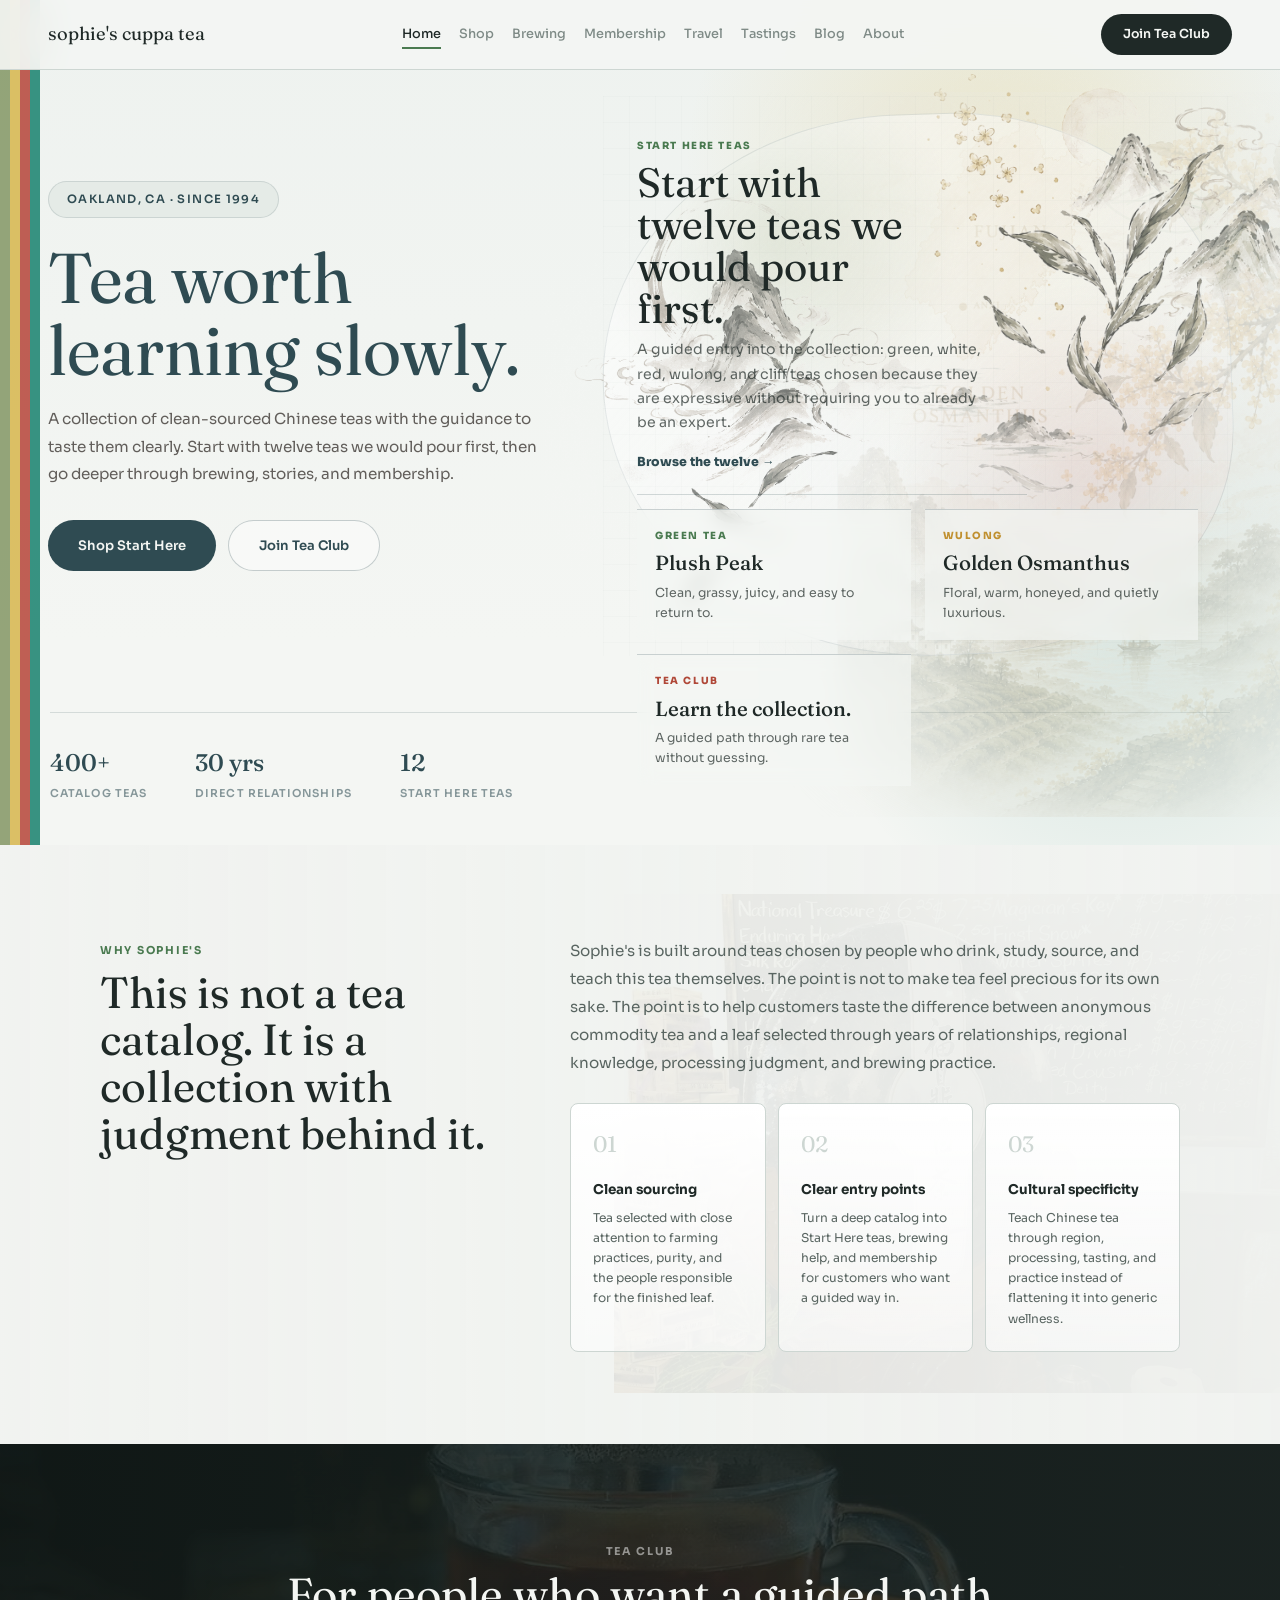
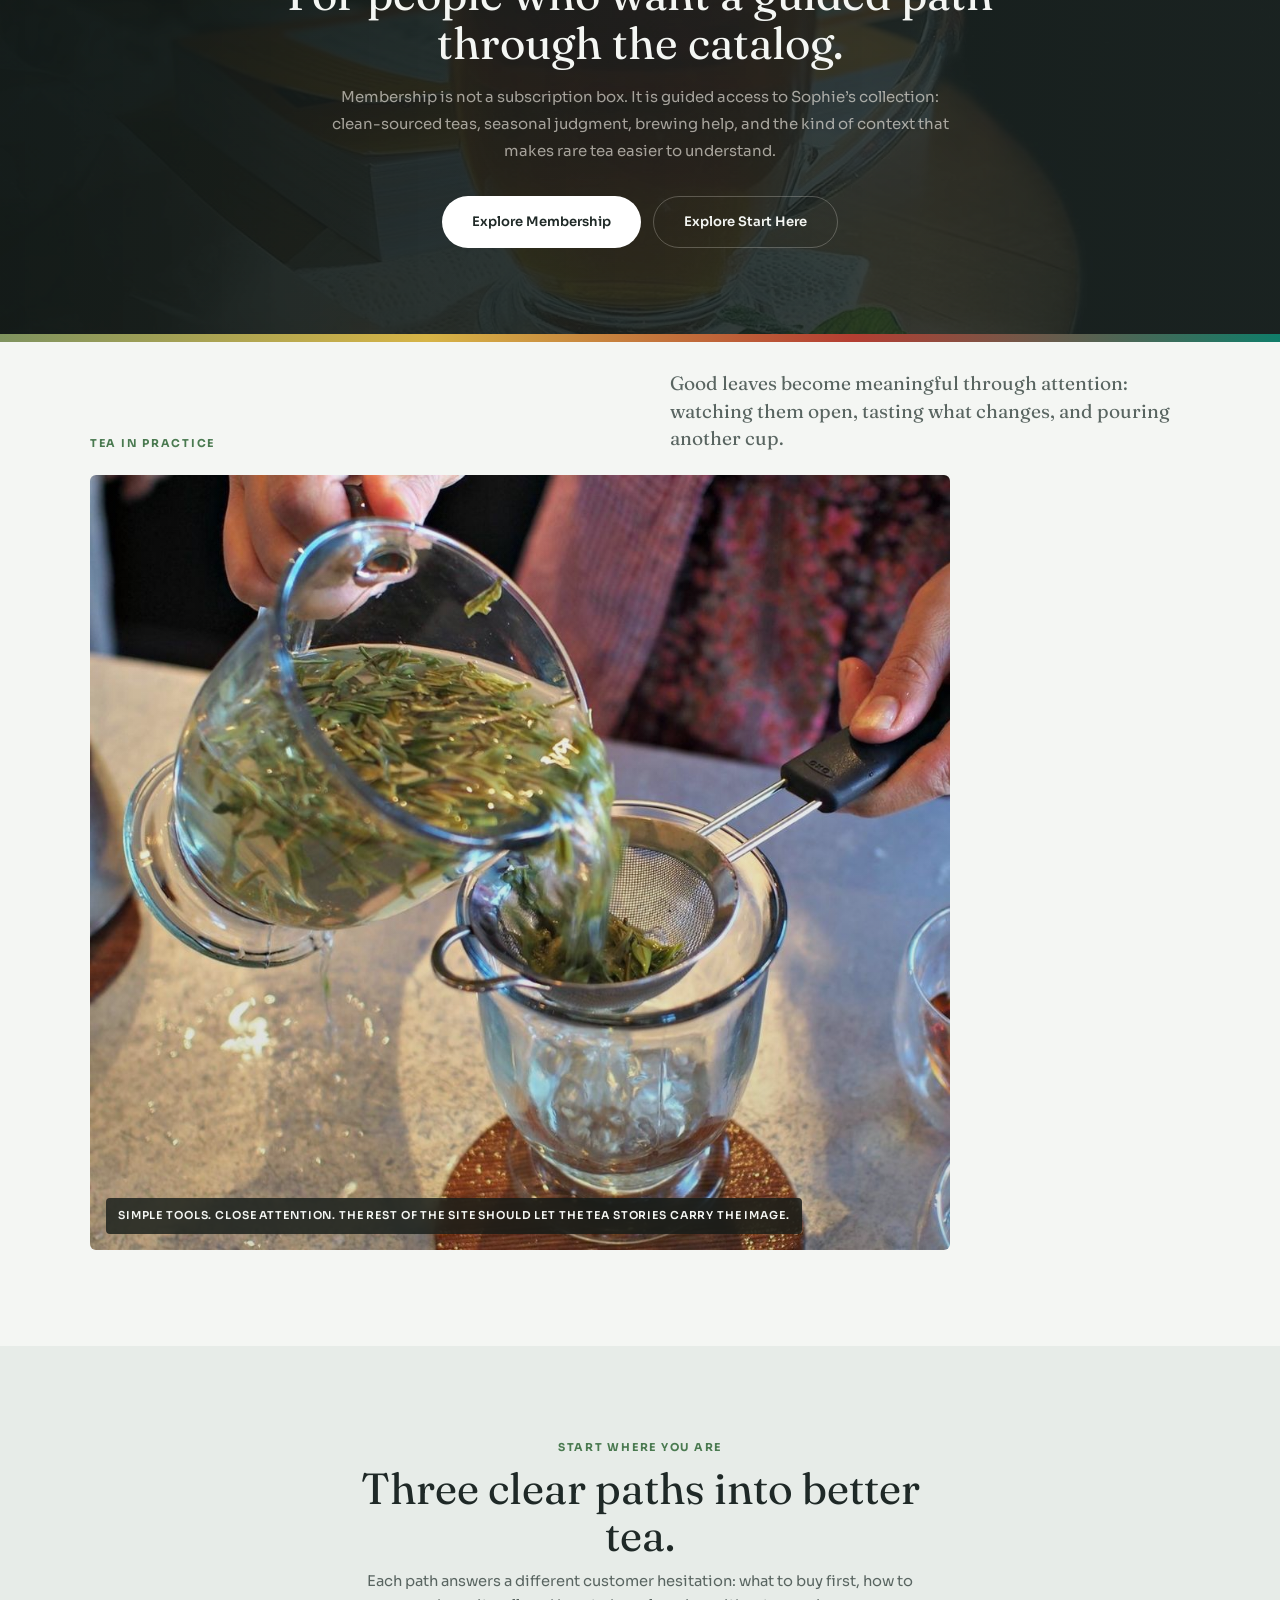
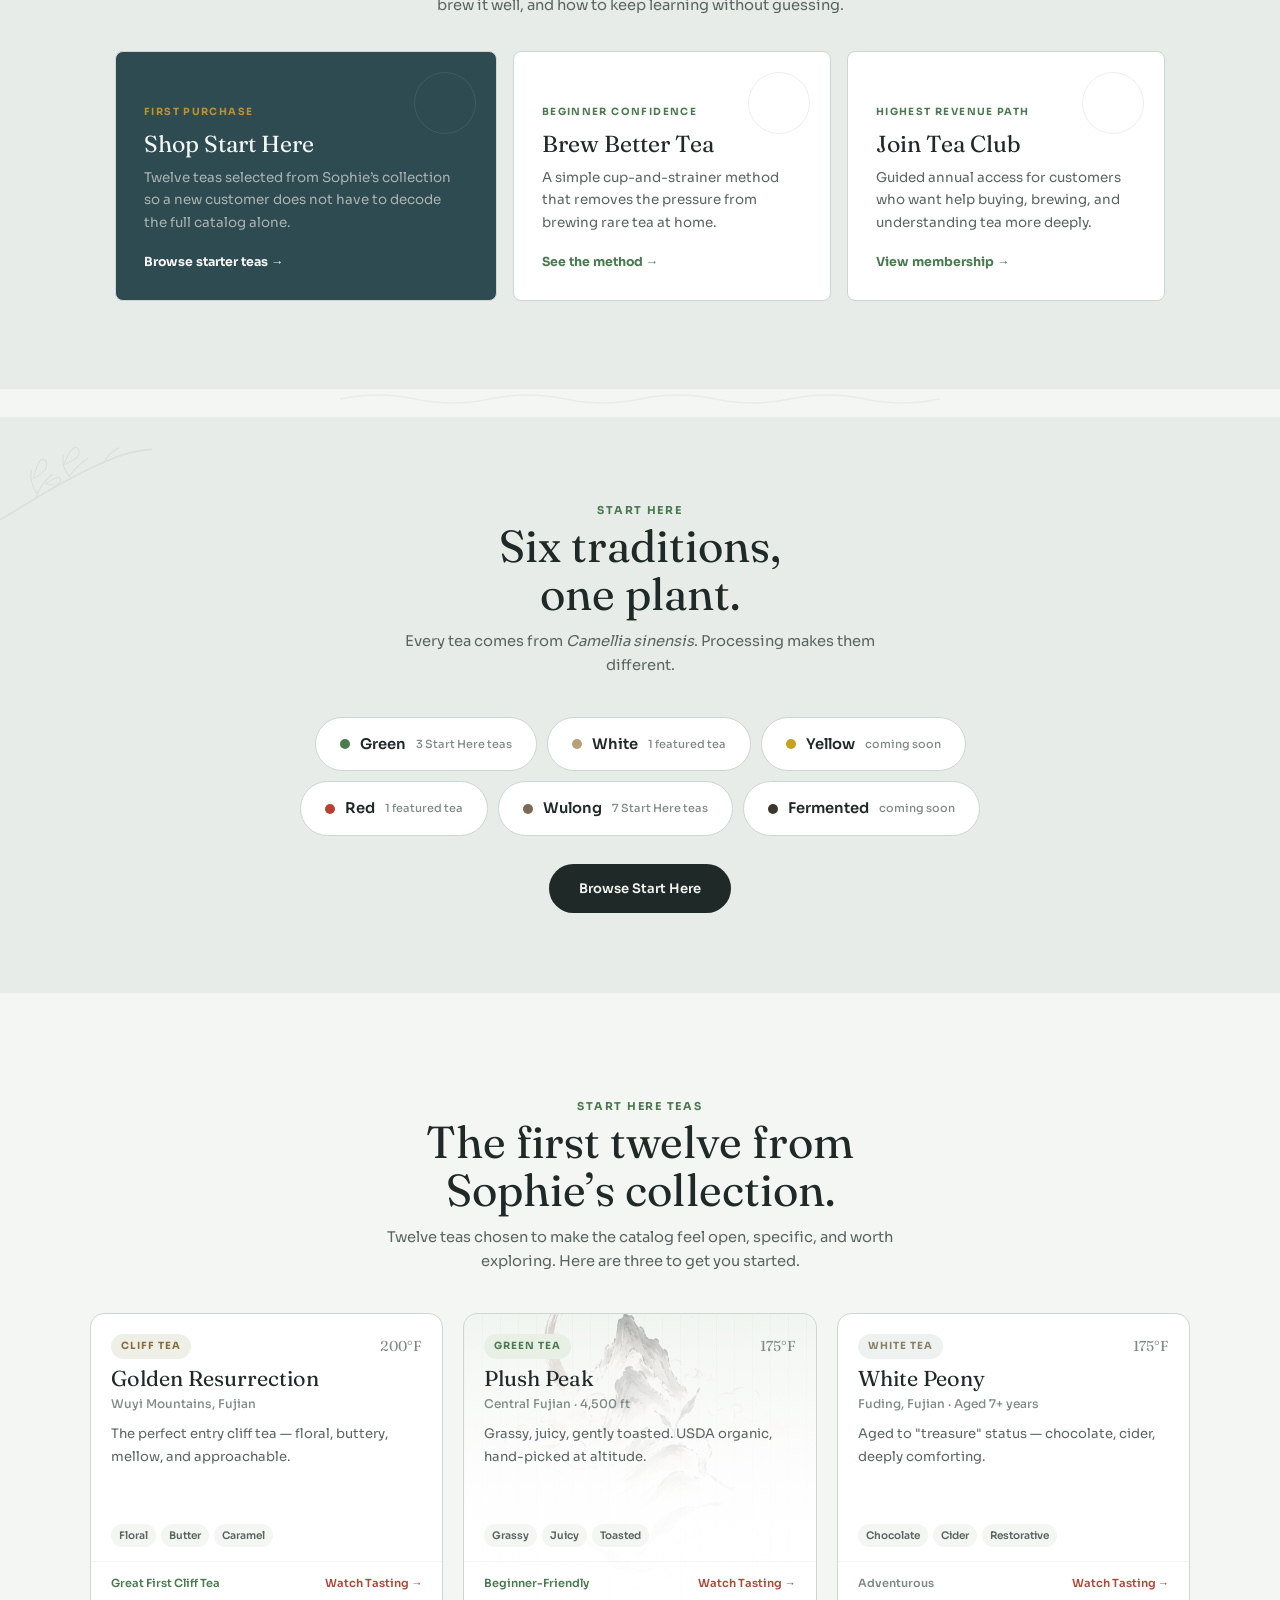
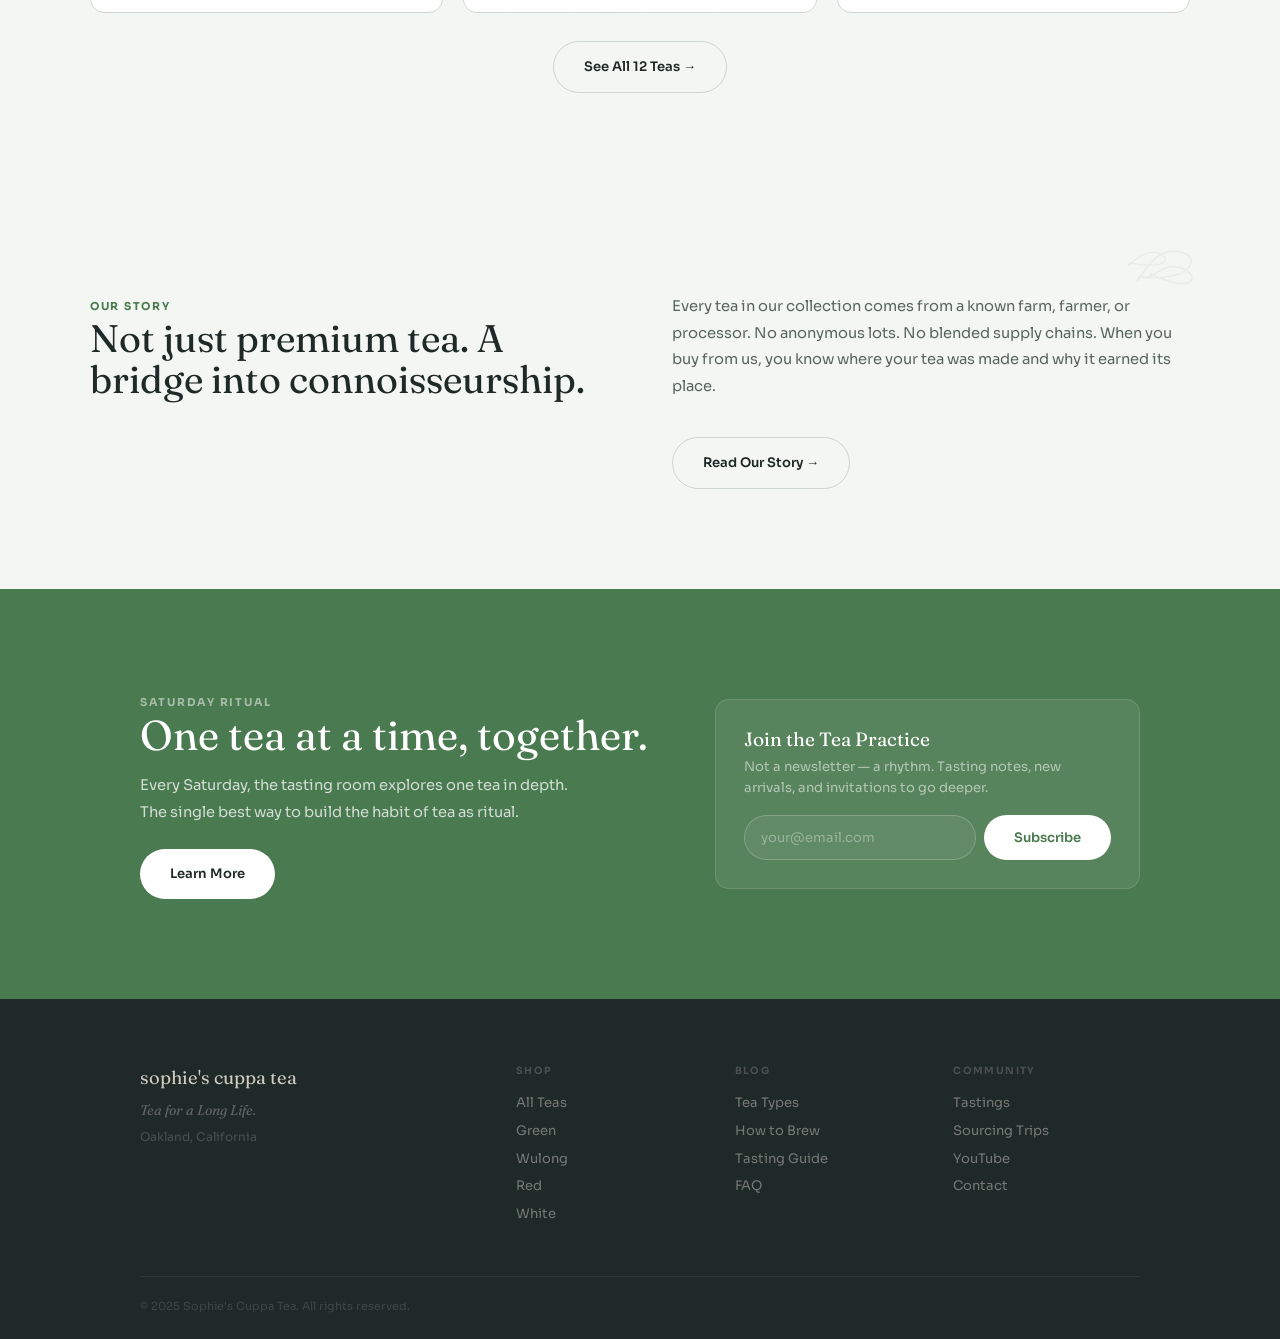
==== commit 3784a4dd: "Rename featured tea path to Start Here" ====
--- a/index.html
+++ b/index.html
@@ -53,7 +53,7 @@
         <h1>Tea worth learning slowly.</h1>
         <p class="hero-sub">A collection of clean-sourced Chinese teas with the guidance to taste them clearly. Start with twelve teas we would pour first, then go deeper through brewing, stories, and membership.</p>
         <div class="hero-btns">
-          <a href="shop.html" class="btn btn-dark">Shop Featured Teas</a>
+          <a href="shop.html" class="btn btn-dark">Shop Start Here</a>
           <a href="membership.html" class="btn btn-ghost">Join Tea Club</a>
         </div>
       </div>
@@ -61,7 +61,7 @@
         <div class="home-spread-art home-spread-art--plush" aria-hidden="true"></div>
         <div class="home-spread-art home-spread-art--golden" aria-hidden="true"></div>
         <div class="home-spread-note home-spread-note--main">
-          <span>Featured Teas</span>
+          <span>Start Here Teas</span>
           <h2>Start with twelve teas we would pour first.</h2>
           <p>A guided entry into the collection: green, white, red, wulong, and cliff teas chosen because they are expressive without requiring you to already be an expert.</p>
           <a href="shop.html">Browse the twelve &rarr;</a>
@@ -85,7 +85,7 @@
       <div class="hero-metrics">
         <div class="metric"><span class="metric-num">400+</span><span class="metric-label">Catalog Teas</span></div>
         <div class="metric"><span class="metric-num">30 yrs</span><span class="metric-label">Direct Relationships</span></div>
-        <div class="metric"><span class="metric-num">12</span><span class="metric-label">Featured Teas</span></div>
+        <div class="metric"><span class="metric-num">12</span><span class="metric-label">Start Here Teas</span></div>
       </div>
     </section>
 
@@ -100,7 +100,7 @@
           <p>Sophie's is built around teas chosen by people who drink, study, source, and teach this tea themselves. The point is not to make tea feel precious for its own sake. The point is to help customers taste the difference between anonymous commodity tea and a leaf selected through years of relationships, regional knowledge, processing judgment, and brewing practice.</p>
           <div class="thesis-points">
             <div><span>01</span><strong>Clean sourcing</strong><p>Tea selected with close attention to farming practices, purity, and the people responsible for the finished leaf.</p></div>
-            <div><span>02</span><strong>Clear entry points</strong><p>Turn a deep catalog into featured teas, brewing help, and membership for customers who want a guided way in.</p></div>
+            <div><span>02</span><strong>Clear entry points</strong><p>Turn a deep catalog into Start Here teas, brewing help, and membership for customers who want a guided way in.</p></div>
             <div><span>03</span><strong>Cultural specificity</strong><p>Teach Chinese tea through region, processing, tasting, and practice instead of flattening it into generic wellness.</p></div>
           </div>
         </div>
@@ -115,7 +115,7 @@
         <p>Membership is not a subscription box. It is guided access to Sophie’s collection: clean-sourced teas, seasonal judgment, brewing help, and the kind of context that makes rare tea easier to understand.</p>
         <div class="hero-btns">
           <a href="membership.html" class="btn btn-light">Explore Membership</a>
-          <a href="shop.html" class="btn btn-ghost btn-ghost--light">Explore Featured Teas</a>
+          <a href="shop.html" class="btn btn-ghost btn-ghost--light">Explore Start Here</a>
         </div>
       </div>
     </section>
@@ -144,7 +144,7 @@
       <div class="path-grid">
         <a href="shop.html" class="path-card path-card--featured reveal">
           <span class="path-kicker">First Purchase</span>
-          <h3>Shop Featured Teas</h3>
+          <h3>Shop Start Here</h3>
           <p>Twelve teas selected from Sophie’s collection so a new customer does not have to decode the full catalog alone.</p>
           <span class="path-action">Browse starter teas &rarr;</span>
         </a>
@@ -175,22 +175,22 @@
         <p>Every tea comes from <em>Camellia sinensis</em>. Processing makes them different.</p>
       </div>
       <div class="types-row">
-        <div class="type-pill reveal" style="--c:#4a7c4e"><span class="type-dot"></span>Green<em>3 featured teas</em></div>
+        <div class="type-pill reveal" style="--c:#4a7c4e"><span class="type-dot"></span>Green<em>3 Start Here teas</em></div>
         <div class="type-pill reveal" style="--c:#b8a07a"><span class="type-dot"></span>White<em>1 featured tea</em></div>
         <div class="type-pill reveal" style="--c:#c9a020"><span class="type-dot"></span>Yellow<em>coming soon</em></div>
         <div class="type-pill reveal" style="--c:#b84033"><span class="type-dot"></span>Red<em>1 featured tea</em></div>
-        <div class="type-pill reveal" style="--c:#7a6a55"><span class="type-dot"></span>Wulong<em>7 featured teas</em></div>
+        <div class="type-pill reveal" style="--c:#7a6a55"><span class="type-dot"></span>Wulong<em>7 Start Here teas</em></div>
         <div class="type-pill reveal" style="--c:#3d3530"><span class="type-dot"></span>Fermented<em>coming soon</em></div>
       </div>
       <div class="types-cta reveal">
-        <a href="shop.html" class="btn btn-dark">Browse Featured Teas</a>
+        <a href="shop.html" class="btn btn-dark">Browse Start Here</a>
       </div>
     </section>
 
     <!-- ══ FEATURED TEAS PREVIEW (3 cards) ══ -->
     <section class="collection collection--home">
       <div class="collection-head reveal">
-        <span class="label">Featured Teas</span>
+        <span class="label">Start Here Teas</span>
         <h2>The first twelve from Sophie’s collection.</h2>
         <p>Twelve teas chosen to make the catalog feel open, specific, and worth exploring. Here are three to get you started.</p>
       </div>
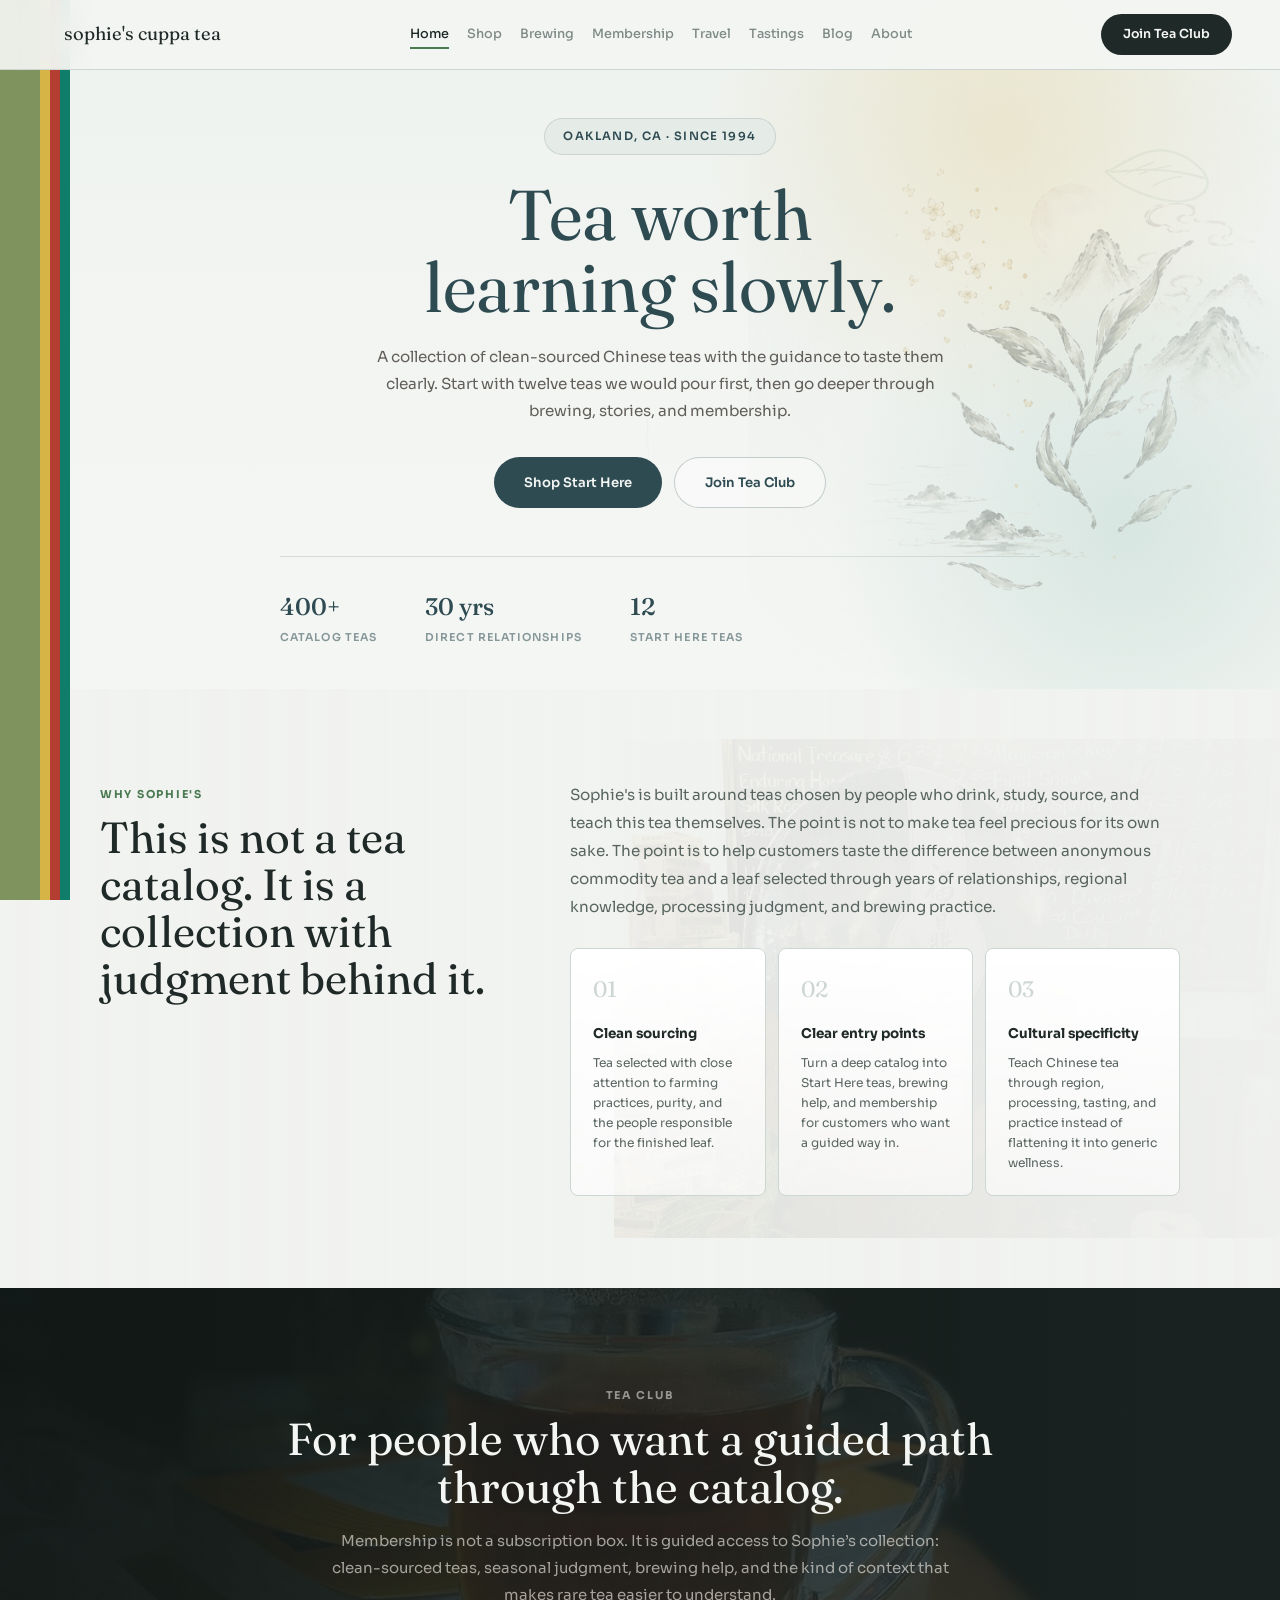
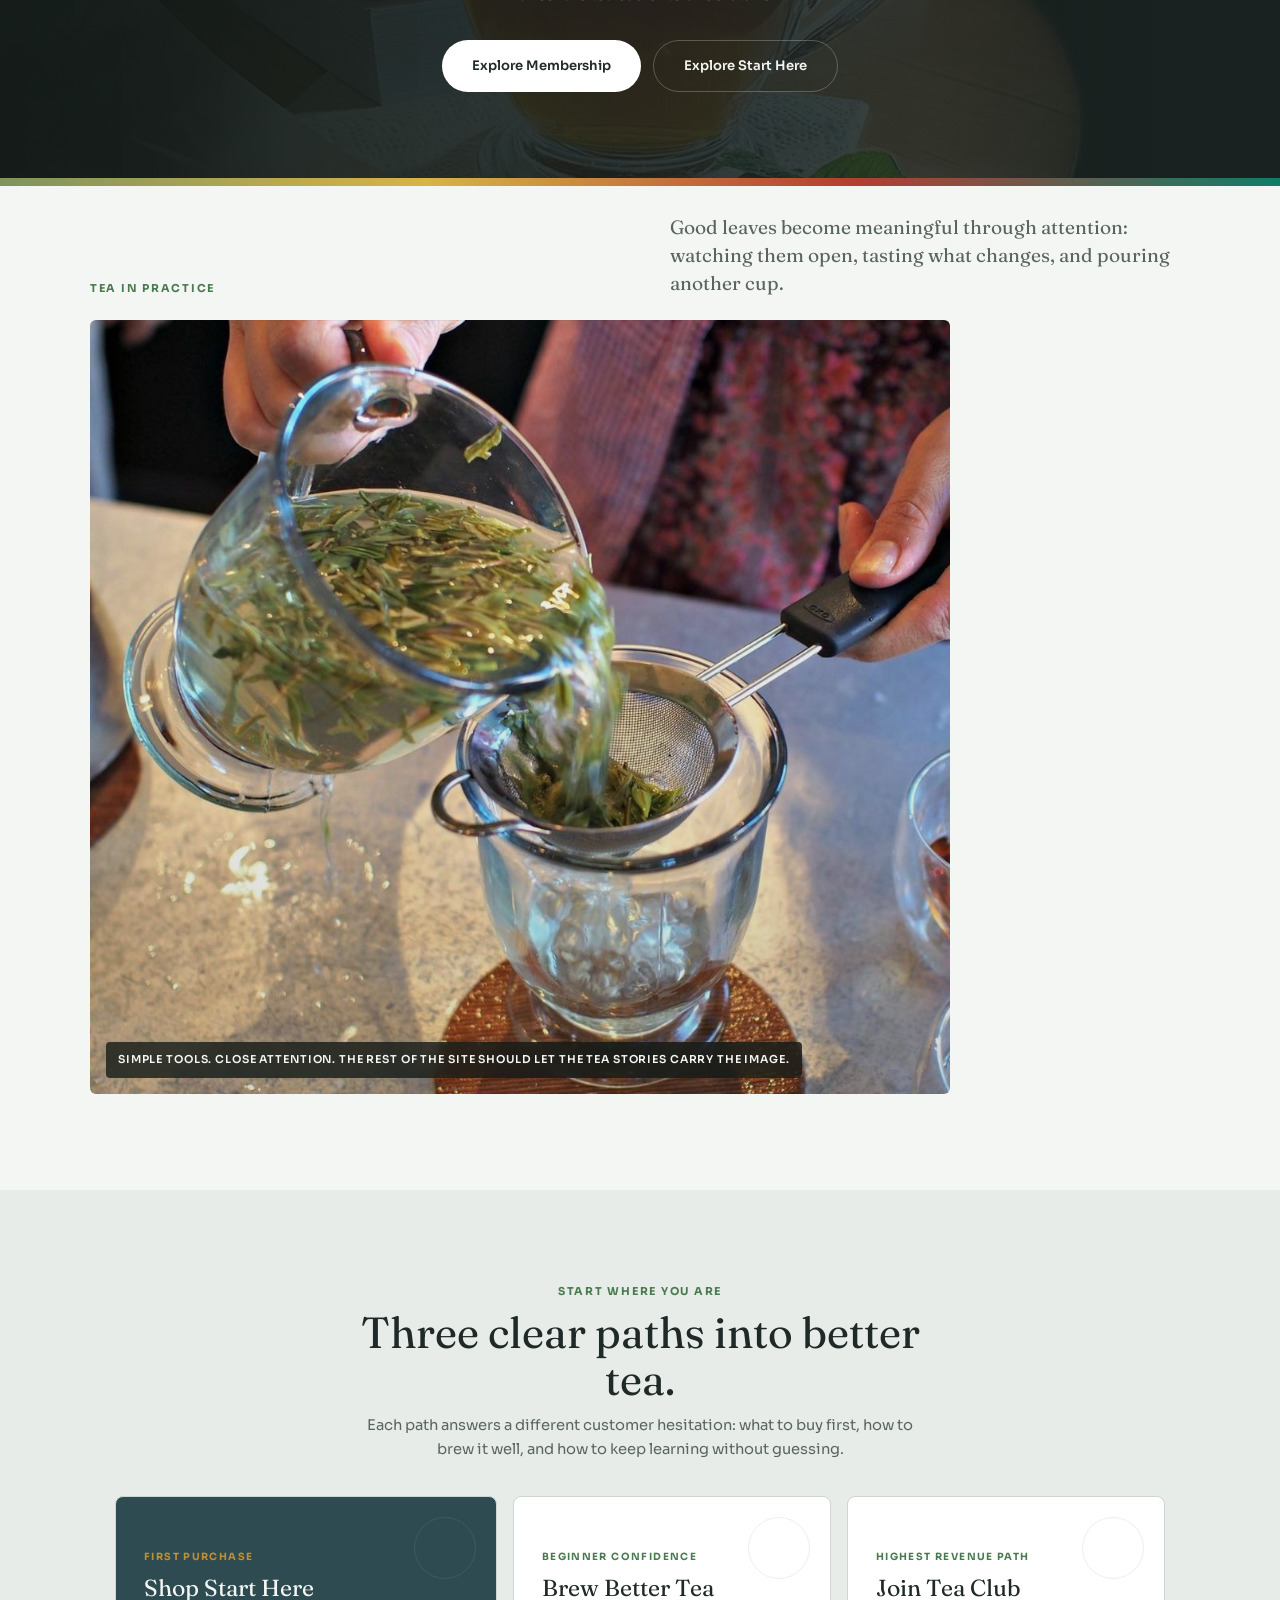
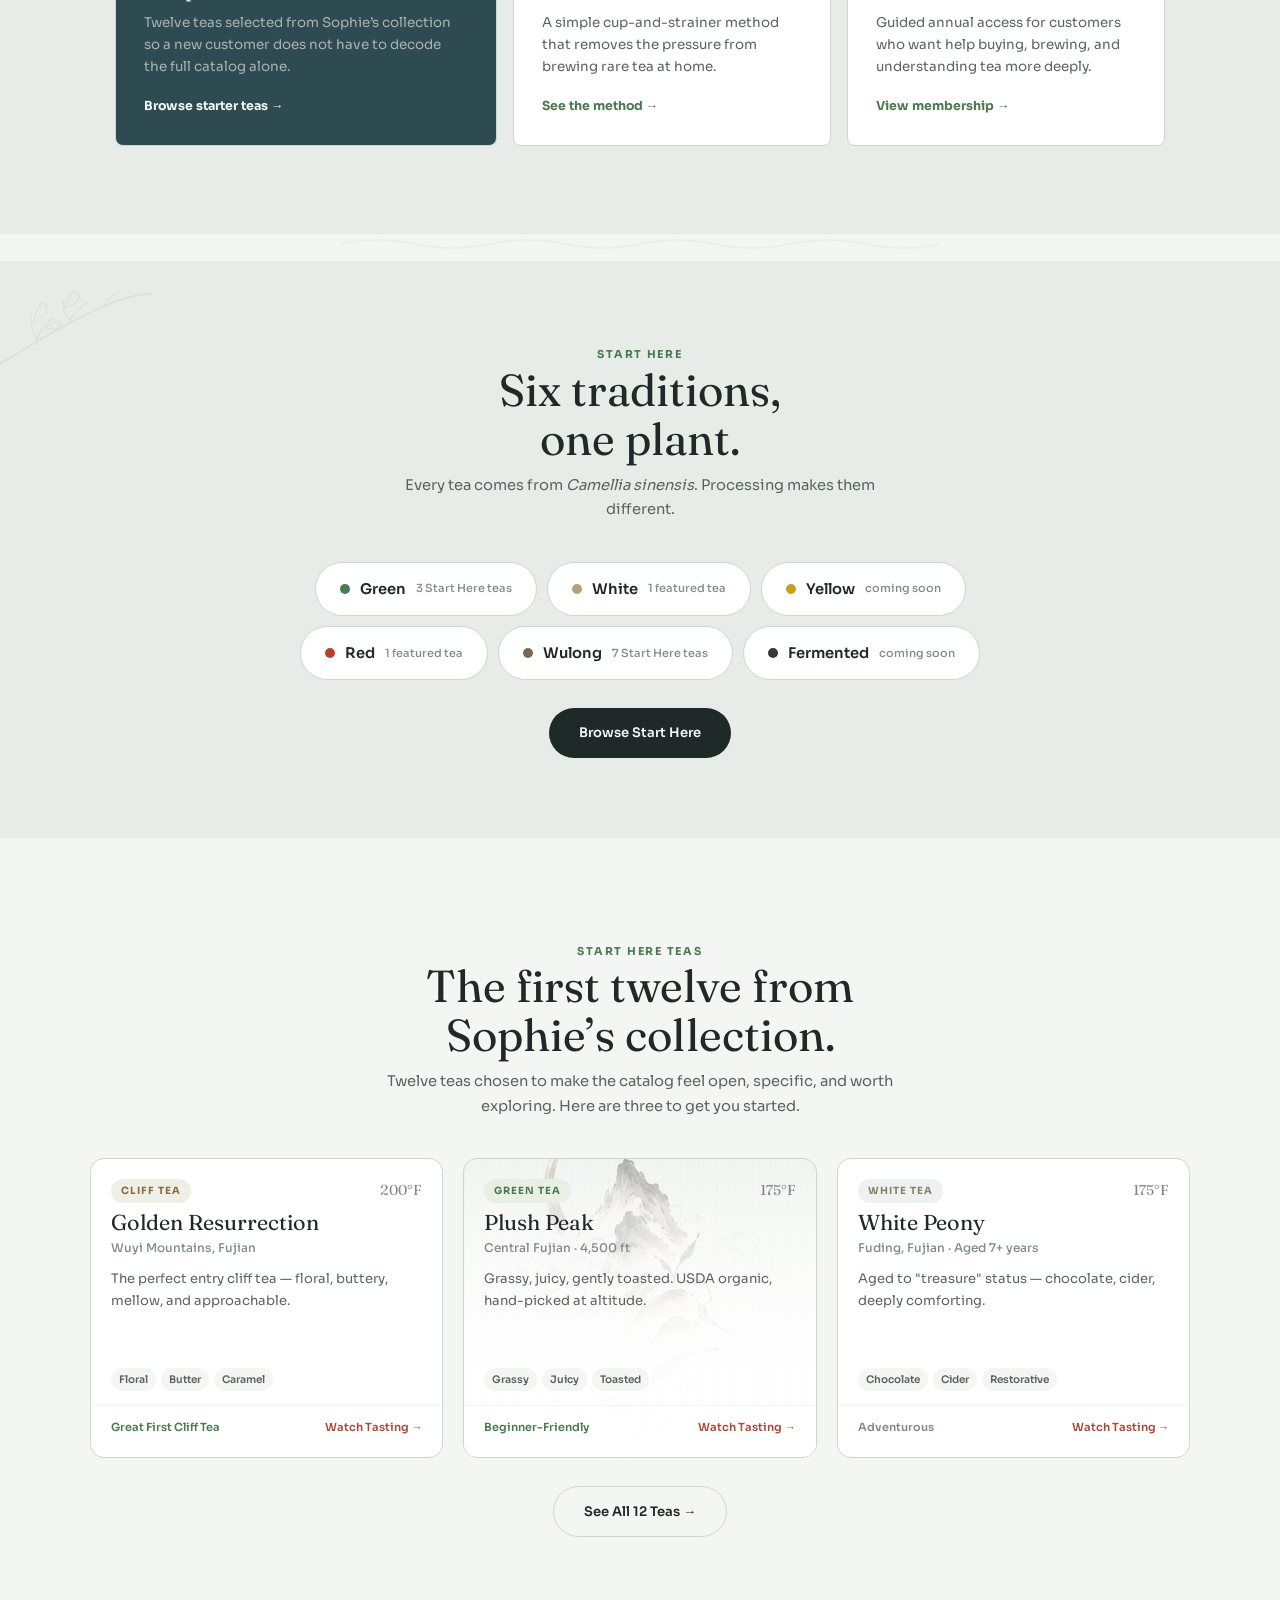
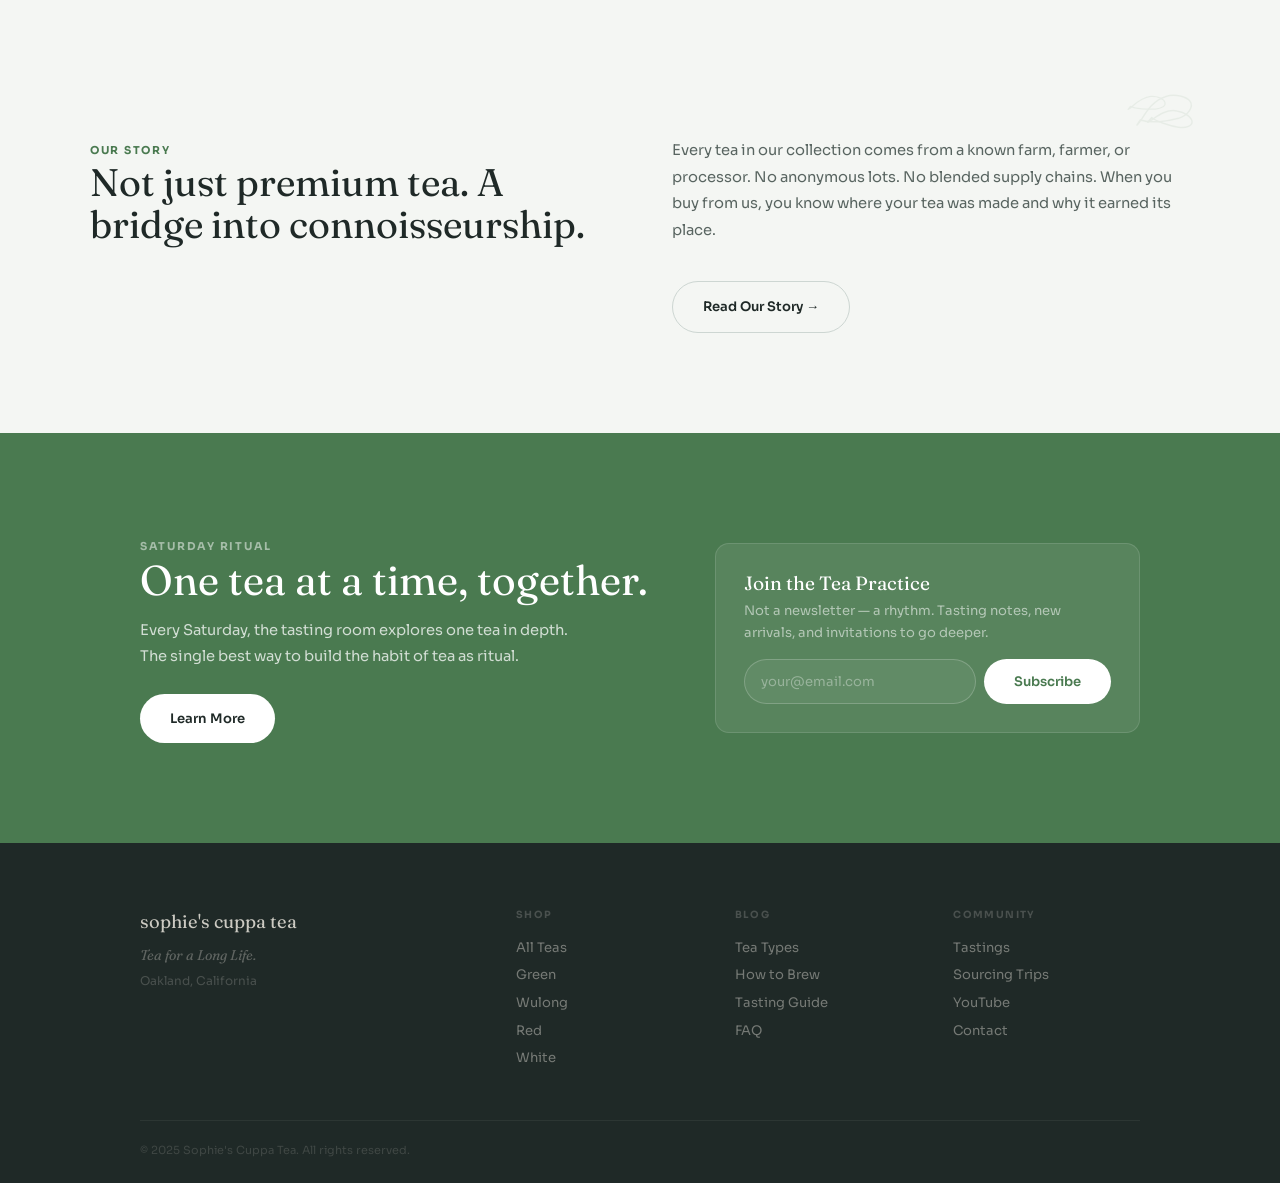
==== commit c3debac5: "Simplify homepage and extend color spine" ====
--- a/index.html
+++ b/index.html
@@ -57,31 +57,6 @@
           <a href="membership.html" class="btn btn-ghost">Join Tea Club</a>
         </div>
       </div>
-      <div class="home-spread" aria-label="Sophie’s collection entry points">
-        <div class="home-spread-art home-spread-art--plush" aria-hidden="true"></div>
-        <div class="home-spread-art home-spread-art--golden" aria-hidden="true"></div>
-        <div class="home-spread-note home-spread-note--main">
-          <span>Start Here Teas</span>
-          <h2>Start with twelve teas we would pour first.</h2>
-          <p>A guided entry into the collection: green, white, red, wulong, and cliff teas chosen because they are expressive without requiring you to already be an expert.</p>
-          <a href="shop.html">Browse the twelve &rarr;</a>
-        </div>
-        <a class="home-spread-note home-spread-note--green" href="tea.html?name=Plush%20Peak">
-          <span>Green Tea</span>
-          <strong>Plush Peak</strong>
-          <p>Clean, grassy, juicy, and easy to return to.</p>
-        </a>
-        <a class="home-spread-note home-spread-note--gold" href="tea.html?name=Golden%20Osmanthus">
-          <span>Wulong</span>
-          <strong>Golden Osmanthus</strong>
-          <p>Floral, warm, honeyed, and quietly luxurious.</p>
-        </a>
-        <a class="home-spread-note home-spread-note--red" href="membership.html">
-          <span>Tea Club</span>
-          <strong>Learn the collection.</strong>
-          <p>A guided path through rare tea without guessing.</p>
-        </a>
-      </div>
       <div class="hero-metrics">
         <div class="metric"><span class="metric-num">400+</span><span class="metric-label">Catalog Teas</span></div>
         <div class="metric"><span class="metric-num">30 yrs</span><span class="metric-label">Direct Relationships</span></div>
--- a/styles.css
+++ b/styles.css
@@ -34,7 +34,17 @@
 
 *, *::before, *::after { box-sizing: border-box; margin: 0; padding: 0; }
 html { scroll-behavior: smooth; -webkit-font-smoothing: antialiased; }
-body { font-family: var(--font); color: var(--ink); background: var(--paper); line-height: 1.65; font-size: 15px; overflow-x: hidden; }
+body { font-family: var(--font); color: var(--ink); background: var(--paper); line-height: 1.65; font-size: 15px; overflow-x: hidden; position: relative; }
+body::before {
+  content: '';
+  position: fixed;
+  inset: 0 auto 0 0;
+  z-index: 90;
+  width: 40px;
+  background: #7f935f;
+  box-shadow: 10px 0 0 #d6b446, 20px 0 0 #b43e32, 30px 0 0 #0f7d69;
+  pointer-events: none;
+}
 img { max-width: 100%; display: block; }
 a { color: inherit; text-decoration: none; }
 button { font-family: inherit; }
@@ -62,12 +72,12 @@
 .nav {
   position: fixed; top: 0; left: 0; right: 0; z-index: 100;
   display: flex; align-items: center; justify-content: space-between;
-  padding: 14px 48px; background: rgba(244,246,243,0.92);
+  padding: 14px 48px 14px 64px; background: rgba(244,246,243,0.92);
   backdrop-filter: blur(20px); -webkit-backdrop-filter: blur(20px);
   border-bottom: 1px solid var(--line);
   transition: all 0.4s var(--ease);
 }
-.nav.scrolled { padding: 10px 48px; }
+.nav.scrolled { padding: 10px 48px 10px 64px; }
 .nav-logo { font-family: var(--serif); font-size: 1.15rem; color: var(--ink); white-space: nowrap; }
 .nav-center { display: flex; gap: 18px; }
 .nav-center a { font-size: 0.8rem; font-weight: 500; color: var(--muted); transition: color 0.3s; position: relative; }
@@ -459,12 +469,12 @@
 .hero--label-system {
   max-width: none;
   min-height: auto;
-  grid-template-columns: minmax(340px, 510px) minmax(470px, 640px);
+  grid-template-columns: minmax(340px, 760px);
   grid-template-rows: auto auto;
   justify-content: center;
   align-items: center;
-  padding: 96px 48px 42px;
-  gap: 56px;
+  padding: 118px 48px 42px 88px;
+  gap: 48px;
   background:
     radial-gradient(circle at 78% 20%, rgba(214,180,70,0.22), transparent 26%),
     radial-gradient(circle at 88% 76%, rgba(15,125,105,0.14), transparent 24%),
@@ -473,28 +483,20 @@
   overflow: hidden;
 }
 .hero--label-system::before {
-  content: '';
-  position: absolute;
-  inset: 0;
-  width: 10px;
-  right: auto;
-  background: #7f935f;
-  box-shadow: 10px 0 0 #d6b446, 20px 0 0 #b43e32, 30px 0 0 #0f7d69;
-  opacity: 0.82;
-  pointer-events: none;
+  content: none;
 }
 .hero--label-system::after {
   content: '';
   position: absolute;
-  right: -120px;
-  top: 92px;
-  width: min(50vw, 720px);
+  right: -82px;
+  top: 82px;
+  width: min(48vw, 660px);
   min-width: 240px;
-  height: calc(100% - 120px);
+  height: calc(100% - 92px);
   background:
-    linear-gradient(90deg, rgba(238,242,239,0.96), rgba(238,242,239,0.32) 42%, rgba(238,242,239,0.82)),
-    url("./img/golden-osmanthus-session-bg-transparent.png") center / auto 100% no-repeat;
-  opacity: 0.5;
+    linear-gradient(90deg, rgba(238,242,239,0.98), rgba(238,242,239,0.26) 44%, rgba(238,242,239,0.8)),
+    url("./img/golden-osmanthus-story-art-transparent.png") center / contain no-repeat;
+  opacity: 0.44;
   filter: saturate(0.86) contrast(0.94);
   -webkit-mask-image: radial-gradient(ellipse at 48% 46%, #000 0 38%, rgba(0,0,0,0.52) 64%, transparent 88%);
   mask-image: radial-gradient(ellipse at 48% 46%, #000 0 38%, rgba(0,0,0,0.52) 64%, transparent 88%);
@@ -503,8 +505,9 @@
 .hero--label-system .hero-content {
   grid-column: 1;
   grid-row: 1;
-  justify-self: start;
-  width: min(100%, 560px);
+  justify-self: center;
+  width: min(100%, 720px);
+  text-align: center;
 }
 .hero--label-system .hero-pill {
   background: #e5ebe7;
@@ -513,12 +516,15 @@
 }
 .hero--label-system h1 {
   color: var(--blue-ink);
-  max-width: 11ch;
+  max-width: 12ch;
+  margin: 0 auto;
   font-size: clamp(3.45rem, 5.5vw, 5.35rem);
 }
 .hero--label-system .hero-sub {
   color: rgba(42,36,32,0.72);
-  max-width: 500px;
+  max-width: 600px;
+  margin-left: auto;
+  margin-right: auto;
 }
 .hero--label-system .btn-dark {
   background: var(--blue-ink);
@@ -536,13 +542,14 @@
 }
 .hero--label-system .hero-metrics {
   grid-row: 2;
-  grid-column: 1 / -1;
+  grid-column: 1;
   width: min(100%, 1180px);
   margin-left: auto;
   margin-right: auto;
   padding-top: 30px;
   border-top-color: rgba(47,75,82,0.16);
 }
+.hero--label-system .hero-btns { justify-content: center; }
 .hero--label-system .metric-num { color: var(--blue-ink); }
 .hero--label-system .metric-label { color: rgba(47,75,82,0.56); }
 .home-spread {
@@ -1081,7 +1088,7 @@
   --mark-bg: #dfe9de;
 }
 .card--golden-osmanthus-art {
-  --card-story-art: url("./img/golden-osmanthus-story-art.png");
+  --card-story-art: url("./img/golden-osmanthus-story-art-transparent.png");
   --mark-bg: #e8e3d5;
 }
 .card-img { width: 100%; height: 200px; overflow: hidden; }
@@ -1145,18 +1152,10 @@
   opacity: 0;
 }
 .card-mark--story span {
-  position: absolute;
-  left: 18px;
-  bottom: 15px;
-  font-family: var(--font);
-  font-size: 0.58rem;
-  font-weight: 700;
-  letter-spacing: 0.14em;
-  text-transform: uppercase;
-  color: rgba(31,41,39,0.48);
+  display: none;
 }
 .card-mark--plush-peak { --story-art: url("./img/plush-peak-story-art-transparent.png"); }
-.card-mark--golden-osmanthus { --story-art: url("./img/golden-osmanthus-story-art.png"); }
+.card-mark--golden-osmanthus { --story-art: url("./img/golden-osmanthus-story-art-transparent.png"); }
 .card .card-mark {
   display: none;
 }
@@ -1345,13 +1344,137 @@
 .learn-head h2 { font-size: clamp(2rem, 3.5vw, 2.6rem); }
 .learn-head p { margin-top: 8px; color: var(--mid); font-size: 0.92rem; }
 .learn-grid { display: grid; grid-template-columns: repeat(3, 1fr); gap: 16px; max-width: 1000px; margin: 0 auto; position: relative; z-index: 1; }
-.learn-card { background: var(--white); border: 1px solid var(--line); border-radius: 14px; padding: 32px; display: flex; flex-direction: column; text-decoration: none; color: inherit; transition: all 0.4s var(--ease); }
+.learn-grid--archive { max-width: 1120px; }
+.learn-card { background: var(--white); border: 1px solid var(--line); border-radius: 8px; padding: 32px; display: flex; flex-direction: column; text-decoration: none; color: inherit; transition: all 0.4s var(--ease); }
 .learn-card:hover { transform: translateY(-4px); box-shadow: 0 12px 32px rgba(0,0,0,0.05); border-color: transparent; }
 .learn-num { font-family: var(--serif); font-size: 2rem; color: var(--line); margin-bottom: 12px; }
 .learn-card h3 { font-size: 1.15rem; margin-bottom: 6px; }
 .learn-card p { font-size: 0.82rem; line-height: 1.65; color: var(--mid); flex: 1; }
 .learn-arrow { margin-top: 16px; font-size: 1rem; color: var(--green); transition: transform 0.3s var(--ease); }
 .learn-card:hover .learn-arrow { transform: translateX(4px); }
+.blog-card-meta {
+  margin-bottom: 10px;
+  color: var(--water-red);
+  font-size: 0.64rem;
+  font-weight: 700;
+  letter-spacing: 0.12em;
+  text-transform: uppercase;
+}
+.blog-archive-card:nth-child(5n + 1) { border-top: 3px solid var(--green); }
+.blog-archive-card:nth-child(5n + 2) { border-top: 3px solid var(--sun); }
+.blog-archive-card:nth-child(5n + 3) { border-top: 3px solid var(--blue-ink); }
+.blog-archive-card:nth-child(5n + 4) { border-top: 3px solid var(--water-red); }
+.blog-archive-card:nth-child(5n + 5) { border-top: 3px solid var(--wulong); }
+
+/* ═══ BLOG POST ═══ */
+.blog-post {
+  padding: 72px 48px 90px;
+  background:
+    radial-gradient(circle at 16% 16%, rgba(192,144,48,0.12), transparent 30%),
+    linear-gradient(180deg, var(--paper), var(--paper-warm));
+}
+.blog-post-grid {
+  max-width: 1120px;
+  margin: 0 auto;
+  display: grid;
+  grid-template-columns: minmax(0, 1fr) 320px;
+  gap: 54px;
+  align-items: start;
+}
+.blog-article {
+  padding-top: 18px;
+  border-top: 1px solid rgba(31,41,39,0.22);
+}
+.blog-back {
+  display: inline-flex;
+  margin-bottom: 28px;
+  color: var(--mid);
+  font-size: 0.78rem;
+  font-weight: 600;
+}
+.blog-kicker {
+  color: var(--water-red);
+  font-size: 0.68rem;
+  font-weight: 700;
+  letter-spacing: 0.12em;
+  text-transform: uppercase;
+}
+.blog-article h1 {
+  max-width: 12ch;
+  margin-top: 12px;
+  font-size: clamp(2.5rem, 6vw, 5rem);
+}
+.blog-dek {
+  max-width: 720px;
+  margin-top: 22px;
+  color: var(--blue-ink);
+  font-family: var(--serif);
+  font-size: clamp(1.2rem, 2vw, 1.65rem);
+  line-height: 1.35;
+}
+.blog-body {
+  max-width: 720px;
+  margin-top: 34px;
+  columns: 2 280px;
+  column-gap: 42px;
+}
+.blog-body p {
+  margin: 0 0 18px;
+  break-inside: avoid;
+  color: var(--ink);
+  font-size: 0.96rem;
+  line-height: 1.85;
+}
+.blog-section {
+  break-inside: avoid;
+  margin-bottom: 30px;
+}
+.blog-section h2 {
+  margin: 0 0 10px;
+  padding-bottom: 8px;
+  border-bottom: 1px solid rgba(31,41,39,0.18);
+  color: var(--water-red);
+  font-size: 1.32rem;
+  font-style: italic;
+}
+.blog-post-actions {
+  display: flex;
+  flex-wrap: wrap;
+  gap: 12px;
+  margin-top: 28px;
+}
+.blog-sidebar {
+  position: sticky;
+  top: 92px;
+  padding-top: 18px;
+  border-top: 1px solid rgba(31,41,39,0.22);
+}
+.blog-list {
+  display: grid;
+  gap: 0;
+  margin-top: 16px;
+}
+.blog-list a {
+  display: grid;
+  grid-template-columns: 34px 1fr;
+  gap: 12px;
+  padding: 12px 0;
+  border-bottom: 1px solid rgba(31,41,39,0.12);
+  color: var(--mid);
+}
+.blog-list a:hover,
+.blog-list a.is-current {
+  color: var(--ink);
+}
+.blog-list span {
+  color: var(--gold);
+  font-family: var(--serif);
+}
+.blog-list strong {
+  font-size: 0.78rem;
+  font-weight: 500;
+  line-height: 1.45;
+}
 
 /* ═══ BREWING ═══ */
 .brewing { padding: 100px 48px; background: var(--ink); color: var(--paper); }
@@ -2879,7 +3002,7 @@
 
 /* ═══ TABLET ═══ */
 @media (max-width: 1024px) {
-  .nav { padding: 10px 24px; } .hero { grid-template-columns: 1fr; padding: 88px 24px 40px; }
+  .nav { padding: 10px 24px 10px 58px; } .hero { grid-template-columns: 1fr; padding: 88px 24px 40px 64px; }
   .hero--watercolor { background: var(--paper); }
   .hero--watercolor .hero-content, .hero--watercolor .hero-img { justify-self: center; width: min(100%, 760px); }
   .hero--watercolor .hero-img { height: 420px; }
@@ -2901,6 +3024,10 @@
   .thesis-points div { min-height: auto; }
   .shop-intent-grid { grid-template-columns: 1fr; }
   .browse-grid { grid-template-columns: repeat(2, 1fr) !important; }
+  .blog-post { padding: 54px 28px 72px; }
+  .blog-post-grid { grid-template-columns: 1fr; gap: 42px; }
+  .blog-sidebar { position: static; }
+  .blog-article h1 { max-width: 14ch; }
   .ritual-inner, .tastings-grid { grid-template-columns: 1fr; gap: 32px; }
   .brewing-grid { grid-template-columns: 1fr; gap: 36px; }
   .brew-intro-grid, .membership-buy-grid { grid-template-columns: 1fr; }
@@ -2958,13 +3085,17 @@
 
 /* ═══ MOBILE ═══ */
 @media (max-width: 640px) {
-  .nav { padding: 8px 16px; }
+  body::before {
+    width: 16px;
+    box-shadow: 4px 0 0 #d6b446, 8px 0 0 #b43e32, 12px 0 0 #0f7d69;
+  }
+  .nav { padding: 8px 16px 8px 28px; }
   .nav-center, .nav-btn { display: none !important; }
   .nav-burger { display: flex; flex-direction: column; justify-content: space-between; }
   .nav.nav-open .nav-center { display: flex !important; flex-direction: column; gap: 12px; position: absolute; top: 100%; left: 0; right: 0; background: var(--paper); border-bottom: 1px solid var(--line); padding: 20px 16px; }
   .nav.nav-open .nav-center a { font-size: 1rem; }
   .nav.nav-open .nav-btn { display: inline-flex !important; margin-top: 8px; }
-  .hero { padding: 72px 16px 32px; min-height: auto; } .hero h1 { font-size: clamp(2.2rem, 9vw, 3rem); }
+  .hero { padding: 72px 16px 32px 32px; min-height: auto; } .hero h1 { font-size: clamp(2.2rem, 9vw, 3rem); }
   .hero--watercolor { padding-top: 88px; background: var(--paper); }
   .hero--watercolor::after { width: 280px; height: 280px; right: -120px; bottom: 80px; opacity: 0.18; }
   .hero--watercolor .hero-img { height: 340px; border-radius: 999px 999px 10px 10px; }
@@ -2985,7 +3116,6 @@
   .atelier-card, .atelier-card--large { min-height: 190px; }
   .atelier-card--large { grid-row: auto; }
   .hero--label-system { grid-template-columns: 1fr; gap: 24px; padding-top: 88px; }
-  .hero--label-system::before { opacity: 0.7; }
   .hero--label-system h1 { font-size: clamp(2.65rem, 12vw, 4rem); max-width: 10ch; }
   .hero--label-system .hero-content,
   .home-spread,
@@ -3016,7 +3146,7 @@
   .selection-seal strong { font-size: 0.9rem; }
   .selection-seal span, .selection-seal em { font-size: 0.48rem; }
   .hero-metrics { flex-direction: column; gap: 12px; }
-  .about, .types, .collection, .spotlight, .learn, .tastings, .values, .browse, .brewing, .yt-section, .ritual, .purchase-paths, .membership-band, .shop-intent, .brew-intro, .gear, .brew-steps-page, .brewing-shop-cta, .membership-buy, .membership-world, .travel-proof, .travel-map, .travel-gallery, .brand-thesis, .practice-photos { padding-left: 16px; padding-right: 16px; }
+  .about, .types, .collection, .spotlight, .learn, .tastings, .values, .browse, .brewing, .yt-section, .ritual, .purchase-paths, .membership-band, .shop-intent, .brew-intro, .gear, .brew-steps-page, .brewing-shop-cta, .membership-buy, .membership-world, .travel-proof, .travel-map, .travel-gallery, .brand-thesis, .practice-photos { padding-left: 32px; padding-right: 16px; }
   .about-grid, .about-stats { grid-template-columns: 1fr; flex-direction: column; gap: 16px; }
   .types-row { flex-direction: column; align-items: stretch; }
   .grid, .grid--3, .path-grid, .shop-intent-grid, .gear-grid, .brew-intro-grid, .membership-buy-grid { grid-template-columns: 1fr; }
@@ -3031,14 +3161,19 @@
   .practice-photo { min-height: 340px; }
   .browse-grid { grid-template-columns: 1fr 1fr !important; }
   .learn-grid, .brewing-grid, .values-grid, .brew-steps-grid, .membership-proof { grid-template-columns: 1fr; }
+  .blog-post { padding: 42px 16px 64px; }
+  .blog-body { columns: 1; }
+  .blog-post-actions { flex-direction: column; align-items: stretch; }
+  .blog-post-actions .btn { width: 100%; }
+  .blog-list a { grid-template-columns: 28px 1fr; }
   .gear-card { min-height: auto; }
   .ritual-inner, .tastings-grid { grid-template-columns: 1fr; gap: 20px; }
   .capture { flex-direction: column; }
   .spotlight-card { padding: 24px; grid-template-columns: 1fr; }
-  .breadcrumbs { padding: 60px 16px 0; font-size: 0.68rem; }
-  .page-hero { padding: 72px 16px 28px; } .page-hero h1 { font-size: clamp(2rem, 8vw, 2.6rem); }
-  .footer { padding: 36px 16px 16px; } .footer-cols { grid-template-columns: 1fr; gap: 16px; }
-  .pdp { padding: 12px 16px 80px; } .pdp-similar { grid-template-columns: 1fr 1fr; }
+  .breadcrumbs { padding: 60px 16px 0 32px; font-size: 0.68rem; }
+  .page-hero { padding: 72px 16px 28px 32px; } .page-hero h1 { font-size: clamp(2rem, 8vw, 2.6rem); }
+  .footer { padding: 36px 16px 16px 32px; } .footer-cols { grid-template-columns: 1fr; gap: 16px; }
+  .pdp { padding: 12px 16px 80px 32px; } .pdp-similar { grid-template-columns: 1fr 1fr; }
   .is-plush-peak-session .pdp { padding-top: 24px; }
   .plush-clean-hero { grid-template-columns: 1fr; gap: 18px; padding-top: 8px; padding-bottom: 38px; }
   .plush-dossier { gap: 18px; padding-top: 8px; padding-bottom: 38px; }
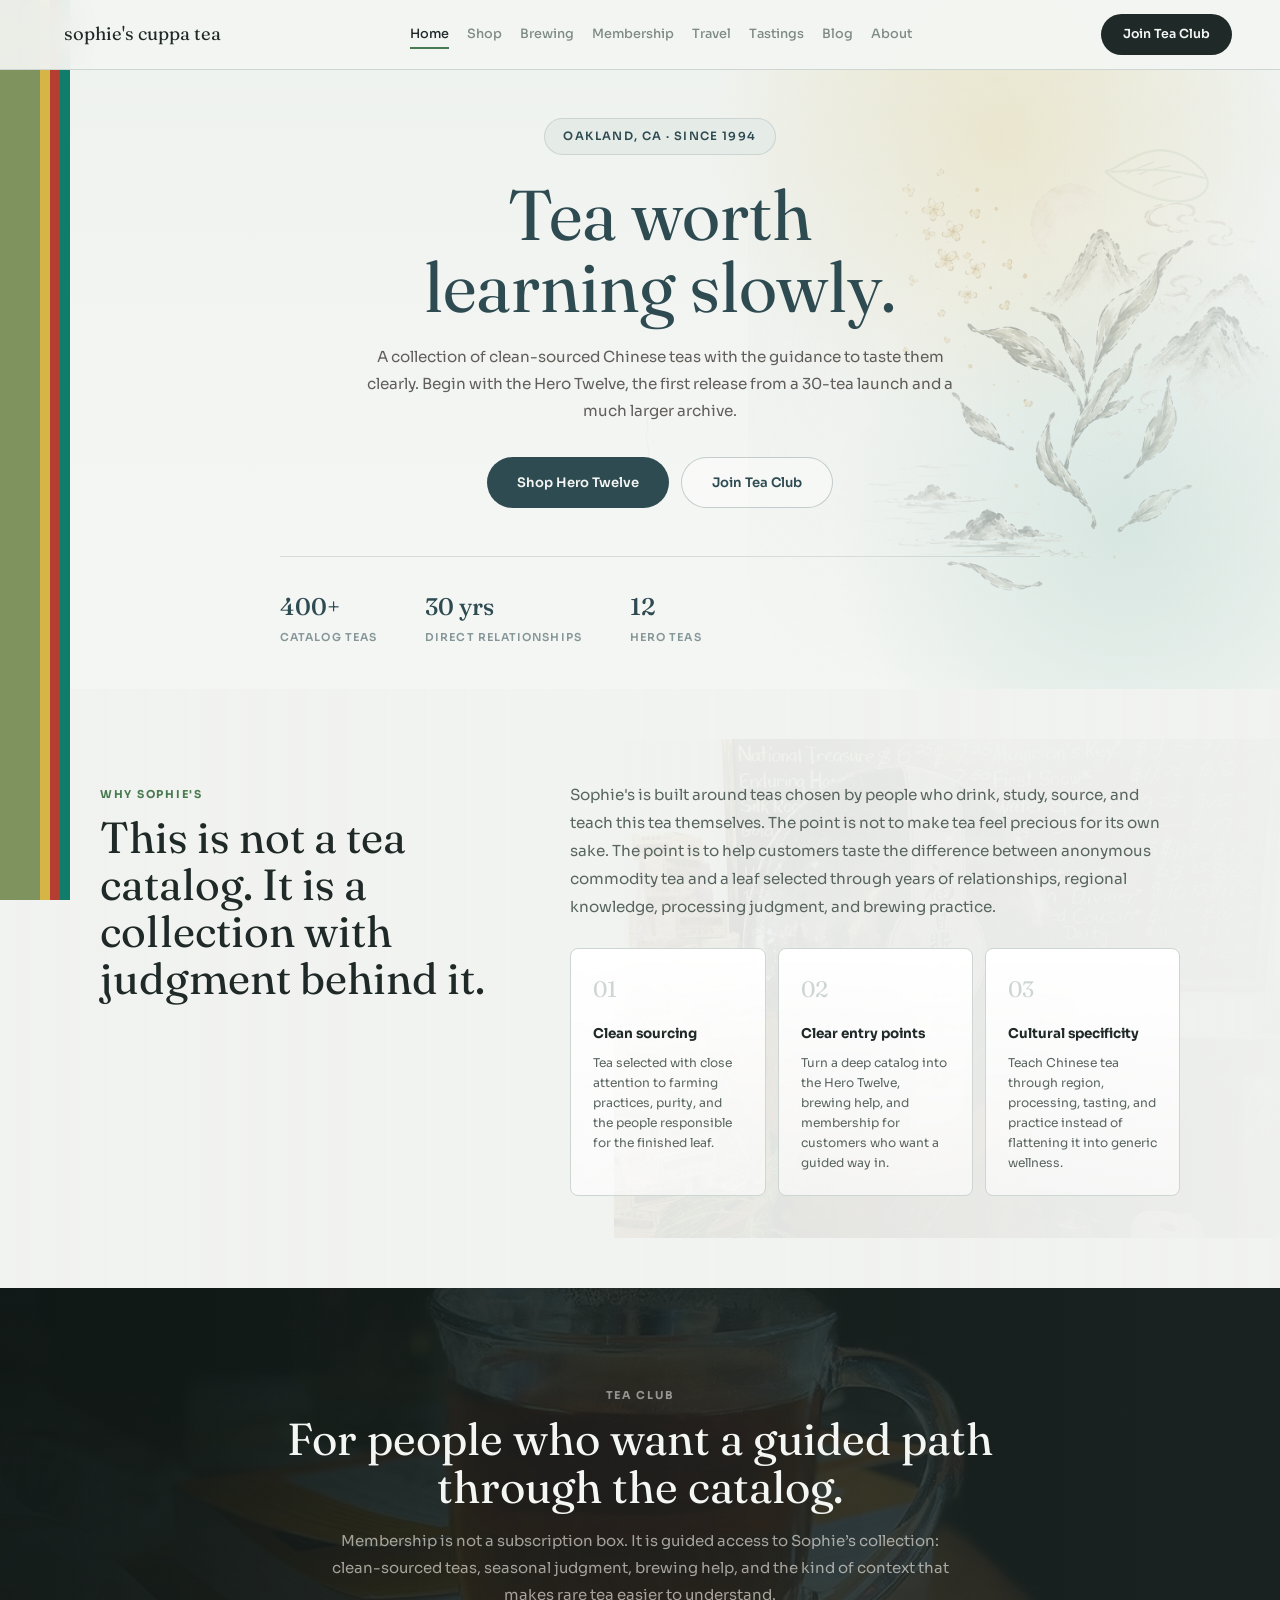
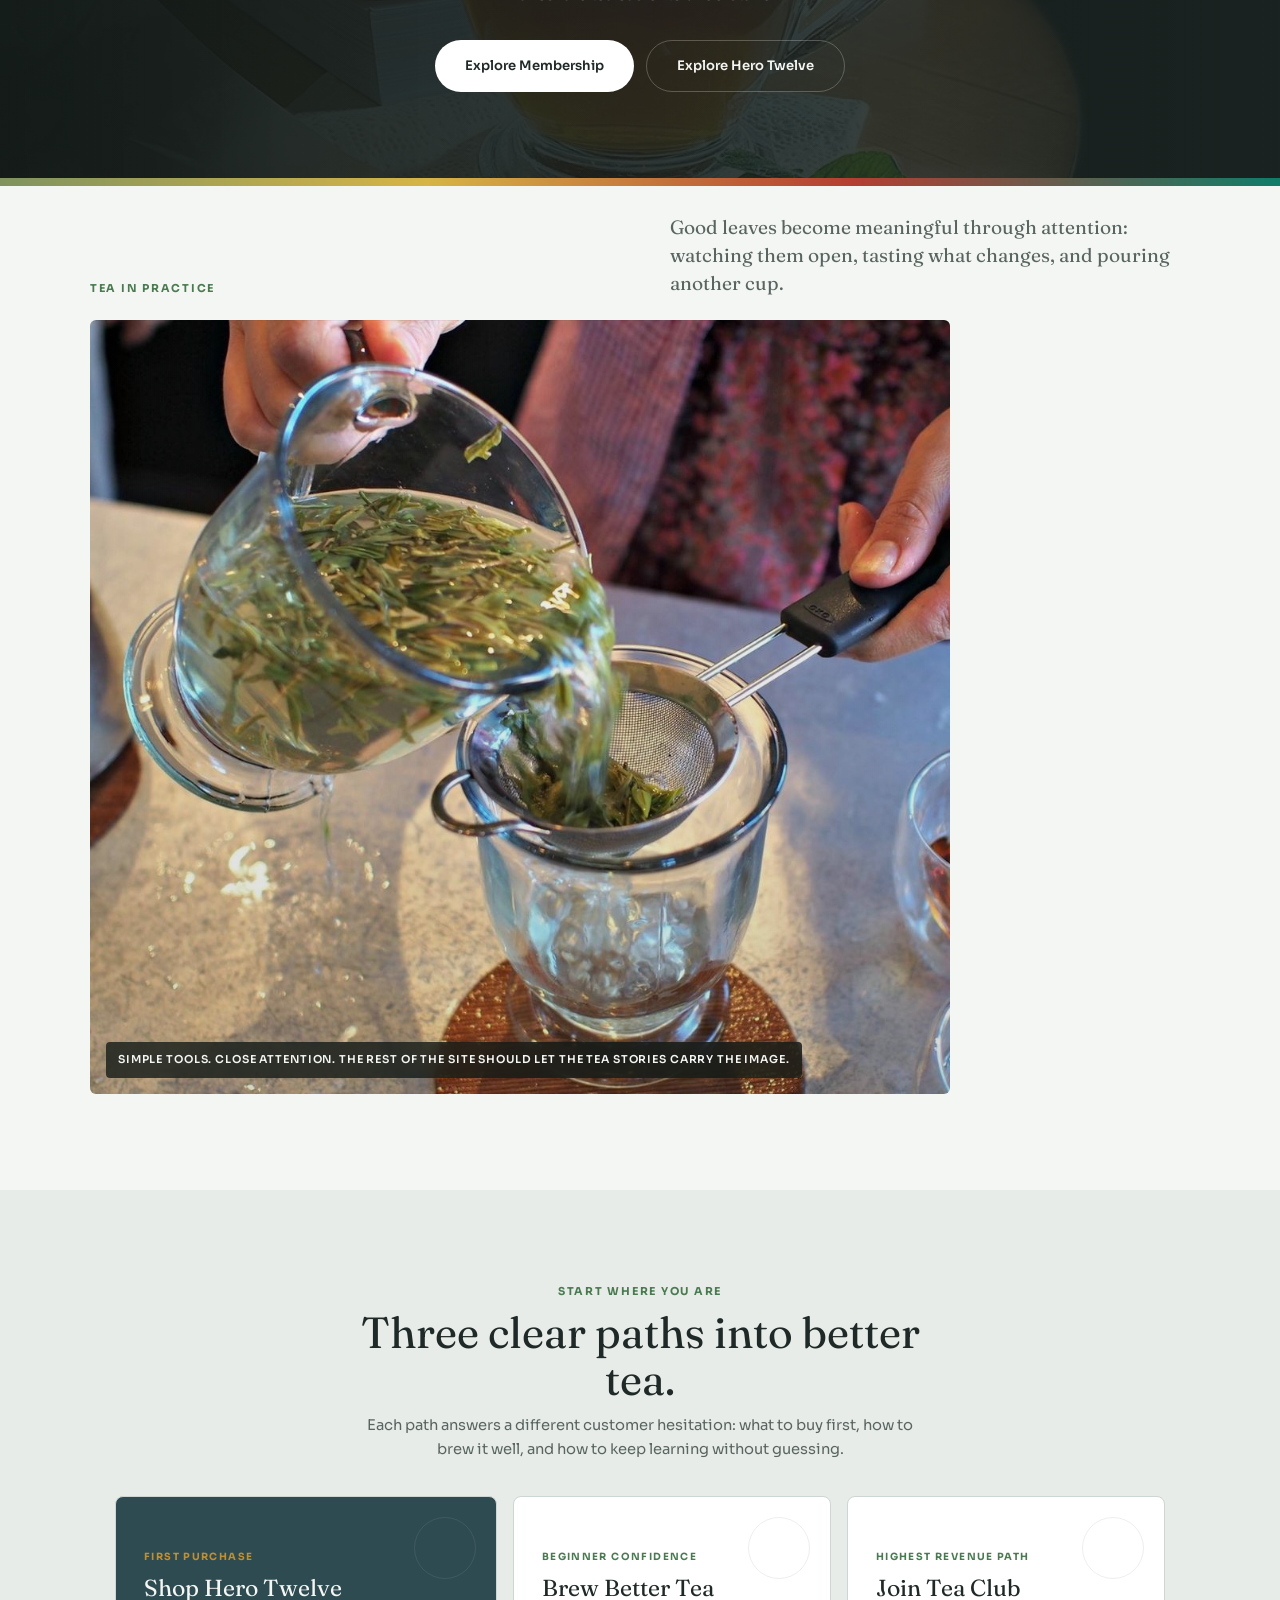
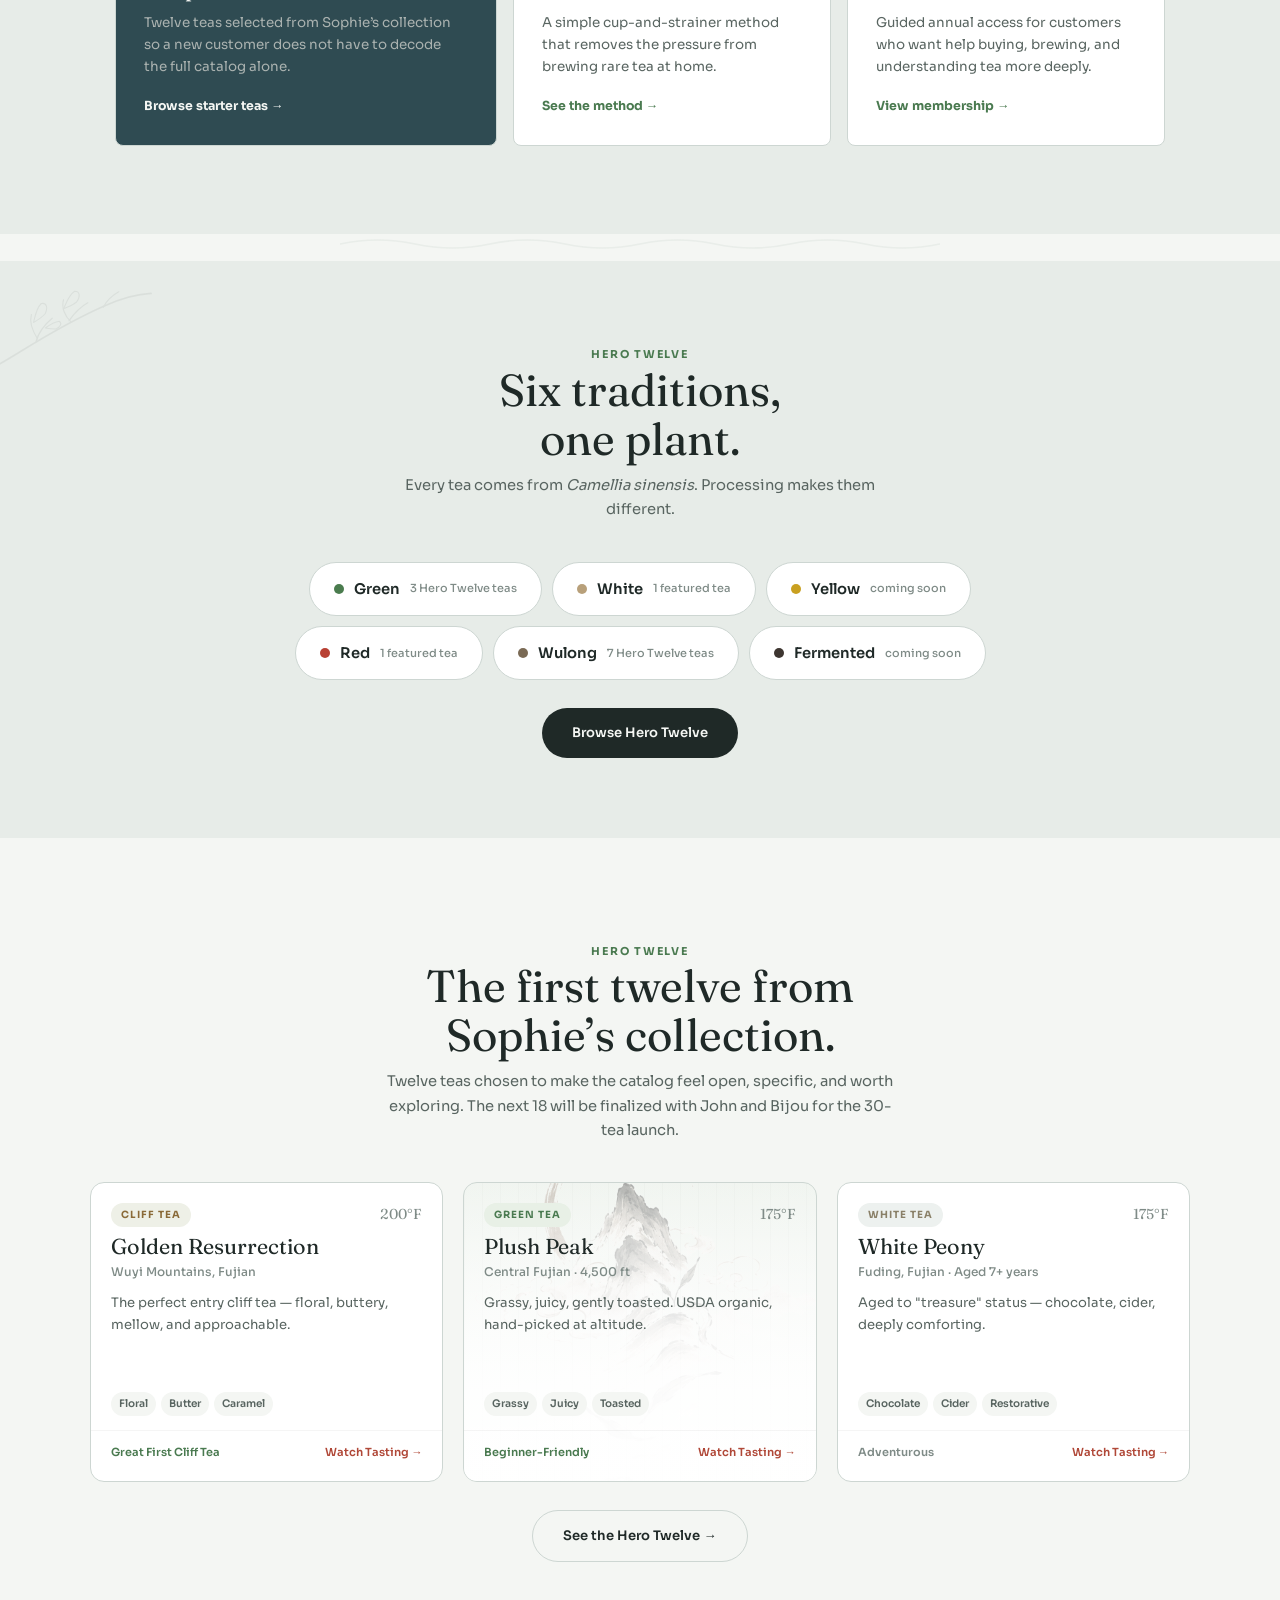
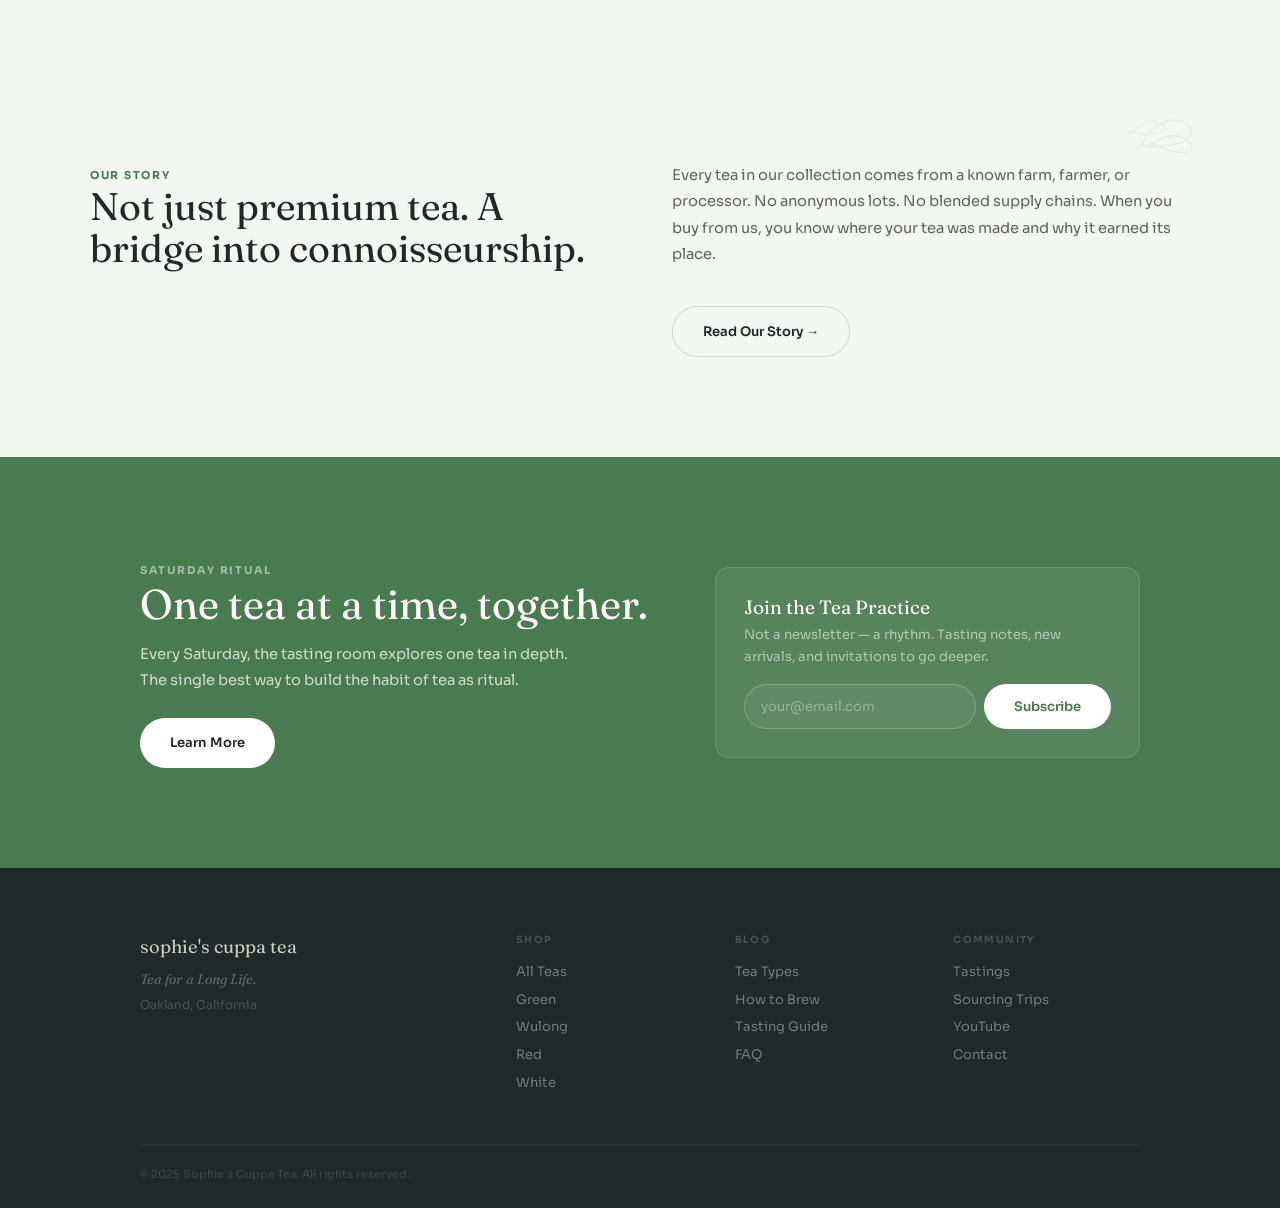
==== commit f488dd5a: "Focus shop on Hero Twelve launch" ====
--- a/index.html
+++ b/index.html
@@ -51,16 +51,16 @@
       <div class="hero-content">
         <div class="hero-pill">Oakland, CA &middot; Since 1994</div>
         <h1>Tea worth learning slowly.</h1>
-        <p class="hero-sub">A collection of clean-sourced Chinese teas with the guidance to taste them clearly. Start with twelve teas we would pour first, then go deeper through brewing, stories, and membership.</p>
+        <p class="hero-sub">A collection of clean-sourced Chinese teas with the guidance to taste them clearly. Begin with the Hero Twelve, the first release from a 30-tea launch and a much larger archive.</p>
         <div class="hero-btns">
-          <a href="shop.html" class="btn btn-dark">Shop Start Here</a>
+          <a href="shop.html" class="btn btn-dark">Shop Hero Twelve</a>
           <a href="membership.html" class="btn btn-ghost">Join Tea Club</a>
         </div>
       </div>
       <div class="hero-metrics">
         <div class="metric"><span class="metric-num">400+</span><span class="metric-label">Catalog Teas</span></div>
         <div class="metric"><span class="metric-num">30 yrs</span><span class="metric-label">Direct Relationships</span></div>
-        <div class="metric"><span class="metric-num">12</span><span class="metric-label">Start Here Teas</span></div>
+        <div class="metric"><span class="metric-num">12</span><span class="metric-label">Hero Teas</span></div>
       </div>
     </section>
 
@@ -75,7 +75,7 @@
           <p>Sophie's is built around teas chosen by people who drink, study, source, and teach this tea themselves. The point is not to make tea feel precious for its own sake. The point is to help customers taste the difference between anonymous commodity tea and a leaf selected through years of relationships, regional knowledge, processing judgment, and brewing practice.</p>
           <div class="thesis-points">
             <div><span>01</span><strong>Clean sourcing</strong><p>Tea selected with close attention to farming practices, purity, and the people responsible for the finished leaf.</p></div>
-            <div><span>02</span><strong>Clear entry points</strong><p>Turn a deep catalog into Start Here teas, brewing help, and membership for customers who want a guided way in.</p></div>
+            <div><span>02</span><strong>Clear entry points</strong><p>Turn a deep catalog into the Hero Twelve, brewing help, and membership for customers who want a guided way in.</p></div>
             <div><span>03</span><strong>Cultural specificity</strong><p>Teach Chinese tea through region, processing, tasting, and practice instead of flattening it into generic wellness.</p></div>
           </div>
         </div>
@@ -90,7 +90,7 @@
         <p>Membership is not a subscription box. It is guided access to Sophie’s collection: clean-sourced teas, seasonal judgment, brewing help, and the kind of context that makes rare tea easier to understand.</p>
         <div class="hero-btns">
           <a href="membership.html" class="btn btn-light">Explore Membership</a>
-          <a href="shop.html" class="btn btn-ghost btn-ghost--light">Explore Start Here</a>
+          <a href="shop.html" class="btn btn-ghost btn-ghost--light">Explore Hero Twelve</a>
         </div>
       </div>
     </section>
@@ -119,7 +119,7 @@
       <div class="path-grid">
         <a href="shop.html" class="path-card path-card--featured reveal">
           <span class="path-kicker">First Purchase</span>
-          <h3>Shop Start Here</h3>
+          <h3>Shop Hero Twelve</h3>
           <p>Twelve teas selected from Sophie’s collection so a new customer does not have to decode the full catalog alone.</p>
           <span class="path-action">Browse starter teas &rarr;</span>
         </a>
@@ -145,29 +145,29 @@
     <section class="types" id="types">
       <svg class="illus illus--types-branch" width="180" height="90" viewBox="0 0 200 100"><use href="#branch"/></svg>
       <div class="types-head reveal">
-        <span class="label">Start Here</span>
+        <span class="label">Hero Twelve</span>
         <h2>Six traditions,<br/>one plant.</h2>
         <p>Every tea comes from <em>Camellia sinensis</em>. Processing makes them different.</p>
       </div>
       <div class="types-row">
-        <div class="type-pill reveal" style="--c:#4a7c4e"><span class="type-dot"></span>Green<em>3 Start Here teas</em></div>
+        <div class="type-pill reveal" style="--c:#4a7c4e"><span class="type-dot"></span>Green<em>3 Hero Twelve teas</em></div>
         <div class="type-pill reveal" style="--c:#b8a07a"><span class="type-dot"></span>White<em>1 featured tea</em></div>
         <div class="type-pill reveal" style="--c:#c9a020"><span class="type-dot"></span>Yellow<em>coming soon</em></div>
         <div class="type-pill reveal" style="--c:#b84033"><span class="type-dot"></span>Red<em>1 featured tea</em></div>
-        <div class="type-pill reveal" style="--c:#7a6a55"><span class="type-dot"></span>Wulong<em>7 Start Here teas</em></div>
+        <div class="type-pill reveal" style="--c:#7a6a55"><span class="type-dot"></span>Wulong<em>7 Hero Twelve teas</em></div>
         <div class="type-pill reveal" style="--c:#3d3530"><span class="type-dot"></span>Fermented<em>coming soon</em></div>
       </div>
       <div class="types-cta reveal">
-        <a href="shop.html" class="btn btn-dark">Browse Start Here</a>
+        <a href="shop.html" class="btn btn-dark">Browse Hero Twelve</a>
       </div>
     </section>
 
     <!-- ══ FEATURED TEAS PREVIEW (3 cards) ══ -->
     <section class="collection collection--home">
       <div class="collection-head reveal">
-        <span class="label">Start Here Teas</span>
+        <span class="label">Hero Twelve</span>
         <h2>The first twelve from Sophie’s collection.</h2>
-        <p>Twelve teas chosen to make the catalog feel open, specific, and worth exploring. Here are three to get you started.</p>
+        <p>Twelve teas chosen to make the catalog feel open, specific, and worth exploring. The next 18 will be finalized with John and Bijou for the 30-tea launch.</p>
       </div>
       <div class="grid grid--3">
         <article class="card reveal">
@@ -208,7 +208,7 @@
         </article>
       </div>
       <div class="types-cta reveal">
-        <a href="shop.html" class="btn btn-ghost">See All 12 Teas &rarr;</a>
+        <a href="shop.html" class="btn btn-ghost">See the Hero Twelve &rarr;</a>
       </div>
     </section>
 
--- a/styles.css
+++ b/styles.css
@@ -1276,25 +1276,30 @@
 .page-hero .hero-sub { max-width: 520px; margin: 14px auto 0; color: var(--mid); font-size: 0.92rem; line-height: 1.8; }
 
 /* ═══ SHOP INTENT ═══ */
-.shop-intent { padding: 12px 48px 50px; }
-.shop-intent-grid { max-width: 1000px; margin: 0 auto; display: grid; grid-template-columns: repeat(3, 1fr); gap: 14px; }
-.shop-intent-card { display: block; padding: 24px; min-height: 170px; border: 1px solid var(--line); border-radius: 14px; background: var(--white); transition: all 0.3s var(--ease); }
-.shop-intent-card:hover { transform: translateY(-2px); box-shadow: 0 8px 24px rgba(0,0,0,0.05); border-color: transparent; }
-.shop-intent-card span { display: block; font-family: var(--serif); font-size: 1.45rem; color: var(--line); margin-bottom: 14px; }
-.shop-intent-card h3 { font-size: 1.12rem; }
-.shop-intent-card p { margin-top: 8px; color: var(--mid); font-size: 0.8rem; line-height: 1.65; }
 
 /* ═══ FILTER ═══ */
 .filter-row { display: flex; flex-wrap: wrap; justify-content: center; gap: 8px; margin-bottom: 36px; }
 .collection-toolbar {
   display: flex;
   align-items: center;
-  justify-content: center;
+  justify-content: space-between;
   gap: 16px;
+  max-width: 1100px;
+  margin-left: auto;
+  margin-right: auto;
   margin-bottom: 36px;
 }
 .collection-toolbar .filter-row {
   margin-bottom: 0;
+}
+.launch-kicker {
+  max-width: 360px;
+}
+.launch-kicker p {
+  margin-top: 4px;
+  color: var(--muted);
+  font-size: 0.78rem;
+  line-height: 1.55;
 }
 .btn-small {
   min-height: 39px;
@@ -1337,6 +1342,102 @@
 .detail span { font-size: 0.68rem; font-weight: 600; letter-spacing: 0.08em; text-transform: uppercase; color: rgba(247,242,234,0.3); }
 .detail strong { font-weight: 500; font-size: 0.85rem; }
 .spotlight-right .btn-dark { background: var(--paper); color: var(--ink); }
+
+/* ═══ LAUNCH PLAN ═══ */
+.launch-plan {
+  padding: 88px 48px;
+  background:
+    linear-gradient(90deg, rgba(15,125,105,0.16) 0 3px, transparent 3px 14px),
+    linear-gradient(180deg, #eef2ef, #f7f5ef);
+}
+.launch-plan-head {
+  max-width: 720px;
+  margin: 0 auto 34px;
+  text-align: center;
+}
+.launch-plan-head h2 {
+  margin-top: 8px;
+  color: var(--blue-ink);
+  font-size: clamp(2rem, 3.4vw, 3rem);
+}
+.launch-plan-head p {
+  margin-top: 12px;
+  color: var(--mid);
+  font-size: 0.98rem;
+  line-height: 1.8;
+}
+.launch-splits {
+  max-width: 1080px;
+  margin: 0 auto;
+  display: grid;
+  grid-template-columns: repeat(3, 1fr);
+  gap: 16px;
+}
+.launch-split {
+  min-height: 250px;
+  padding: 28px;
+  background: rgba(255,255,255,0.72);
+  border: 1px solid rgba(47,75,82,0.14);
+  border-radius: 8px;
+  display: flex;
+  flex-direction: column;
+}
+.launch-split--active {
+  background: var(--ink);
+  color: var(--paper);
+}
+.launch-split span {
+  color: var(--gold);
+  font-family: var(--serif);
+  font-size: 1.7rem;
+}
+.launch-split h3 {
+  margin-top: 18px;
+  font-size: 1.5rem;
+}
+.launch-split p {
+  margin-top: 10px;
+  color: var(--muted);
+  font-size: 0.86rem;
+  line-height: 1.7;
+}
+.launch-split--active p {
+  color: rgba(247,242,234,0.72);
+}
+.launch-split strong {
+  margin-top: auto;
+  padding-top: 18px;
+  color: var(--green);
+  font-size: 0.72rem;
+  letter-spacing: 0.12em;
+  text-transform: uppercase;
+}
+.launch-split--active strong {
+  color: var(--gold);
+}
+.archive-request {
+  max-width: 1080px;
+  margin: 18px auto 0;
+  padding: 30px;
+  display: flex;
+  align-items: center;
+  justify-content: space-between;
+  gap: 28px;
+  background: rgba(255,255,255,0.62);
+  border: 1px solid rgba(47,75,82,0.14);
+  border-radius: 8px;
+}
+.archive-request h3 {
+  margin-top: 8px;
+  font-size: 1.6rem;
+}
+.archive-request p {
+  max-width: 680px;
+  margin-top: 8px;
+  color: var(--mid);
+  font-size: 0.88rem;
+  line-height: 1.7;
+}
 
 /* ═══ LEARN ═══ */
 .learn { padding: 100px 48px; background: var(--paper-warm); position: relative; overflow: hidden; }
@@ -1545,7 +1646,19 @@
 .brewing-shop-inner .hero-btns { justify-content: center; }
 
 /* ═══ MEMBERSHIP PAGE ═══ */
-.membership-hero { padding-bottom: 54px; }
+.membership-hero {
+  max-width: none;
+  padding: 92px 48px 66px 88px;
+  background:
+    radial-gradient(circle at 18% 24%, rgba(192,144,48,0.18), transparent 26%),
+    radial-gradient(circle at 84% 54%, rgba(74,122,80,0.16), transparent 26%),
+    linear-gradient(180deg, var(--paper), var(--paper-warm));
+  border-bottom: 1px solid rgba(31,41,39,0.12);
+}
+.membership-hero h1,
+.membership-hero .hero-sub {
+  max-width: 760px;
+}
 .membership-world {
   padding: 18px 48px 72px;
   background: var(--paper);
@@ -3022,8 +3135,9 @@
   .practice-photos-grid { grid-template-columns: 1.25fr 0.75fr; }
   .thesis-points { grid-template-columns: 1fr; }
   .thesis-points div { min-height: auto; }
-  .shop-intent-grid { grid-template-columns: 1fr; }
   .browse-grid { grid-template-columns: repeat(2, 1fr) !important; }
+  .launch-splits { grid-template-columns: 1fr; }
+  .archive-request { align-items: flex-start; flex-direction: column; }
   .blog-post { padding: 54px 28px 72px; }
   .blog-post-grid { grid-template-columns: 1fr; gap: 42px; }
   .blog-sidebar { position: static; }
@@ -3146,10 +3260,10 @@
   .selection-seal strong { font-size: 0.9rem; }
   .selection-seal span, .selection-seal em { font-size: 0.48rem; }
   .hero-metrics { flex-direction: column; gap: 12px; }
-  .about, .types, .collection, .spotlight, .learn, .tastings, .values, .browse, .brewing, .yt-section, .ritual, .purchase-paths, .membership-band, .shop-intent, .brew-intro, .gear, .brew-steps-page, .brewing-shop-cta, .membership-buy, .membership-world, .travel-proof, .travel-map, .travel-gallery, .brand-thesis, .practice-photos { padding-left: 32px; padding-right: 16px; }
+  .about, .types, .collection, .spotlight, .learn, .tastings, .values, .browse, .brewing, .yt-section, .ritual, .purchase-paths, .membership-band, .brew-intro, .gear, .brew-steps-page, .brewing-shop-cta, .membership-buy, .membership-world, .travel-proof, .travel-map, .travel-gallery, .brand-thesis, .practice-photos { padding-left: 32px; padding-right: 16px; }
   .about-grid, .about-stats { grid-template-columns: 1fr; flex-direction: column; gap: 16px; }
   .types-row { flex-direction: column; align-items: stretch; }
-  .grid, .grid--3, .path-grid, .shop-intent-grid, .gear-grid, .brew-intro-grid, .membership-buy-grid { grid-template-columns: 1fr; }
+  .grid, .grid--3, .path-grid, .gear-grid, .brew-intro-grid, .membership-buy-grid { grid-template-columns: 1fr; }
   .membership-world { padding-top: 8px; padding-bottom: 42px; }
   .membership-world-grid { grid-template-columns: 1fr; }
   .membership-world-copy { grid-column: auto; padding: 26px; }
